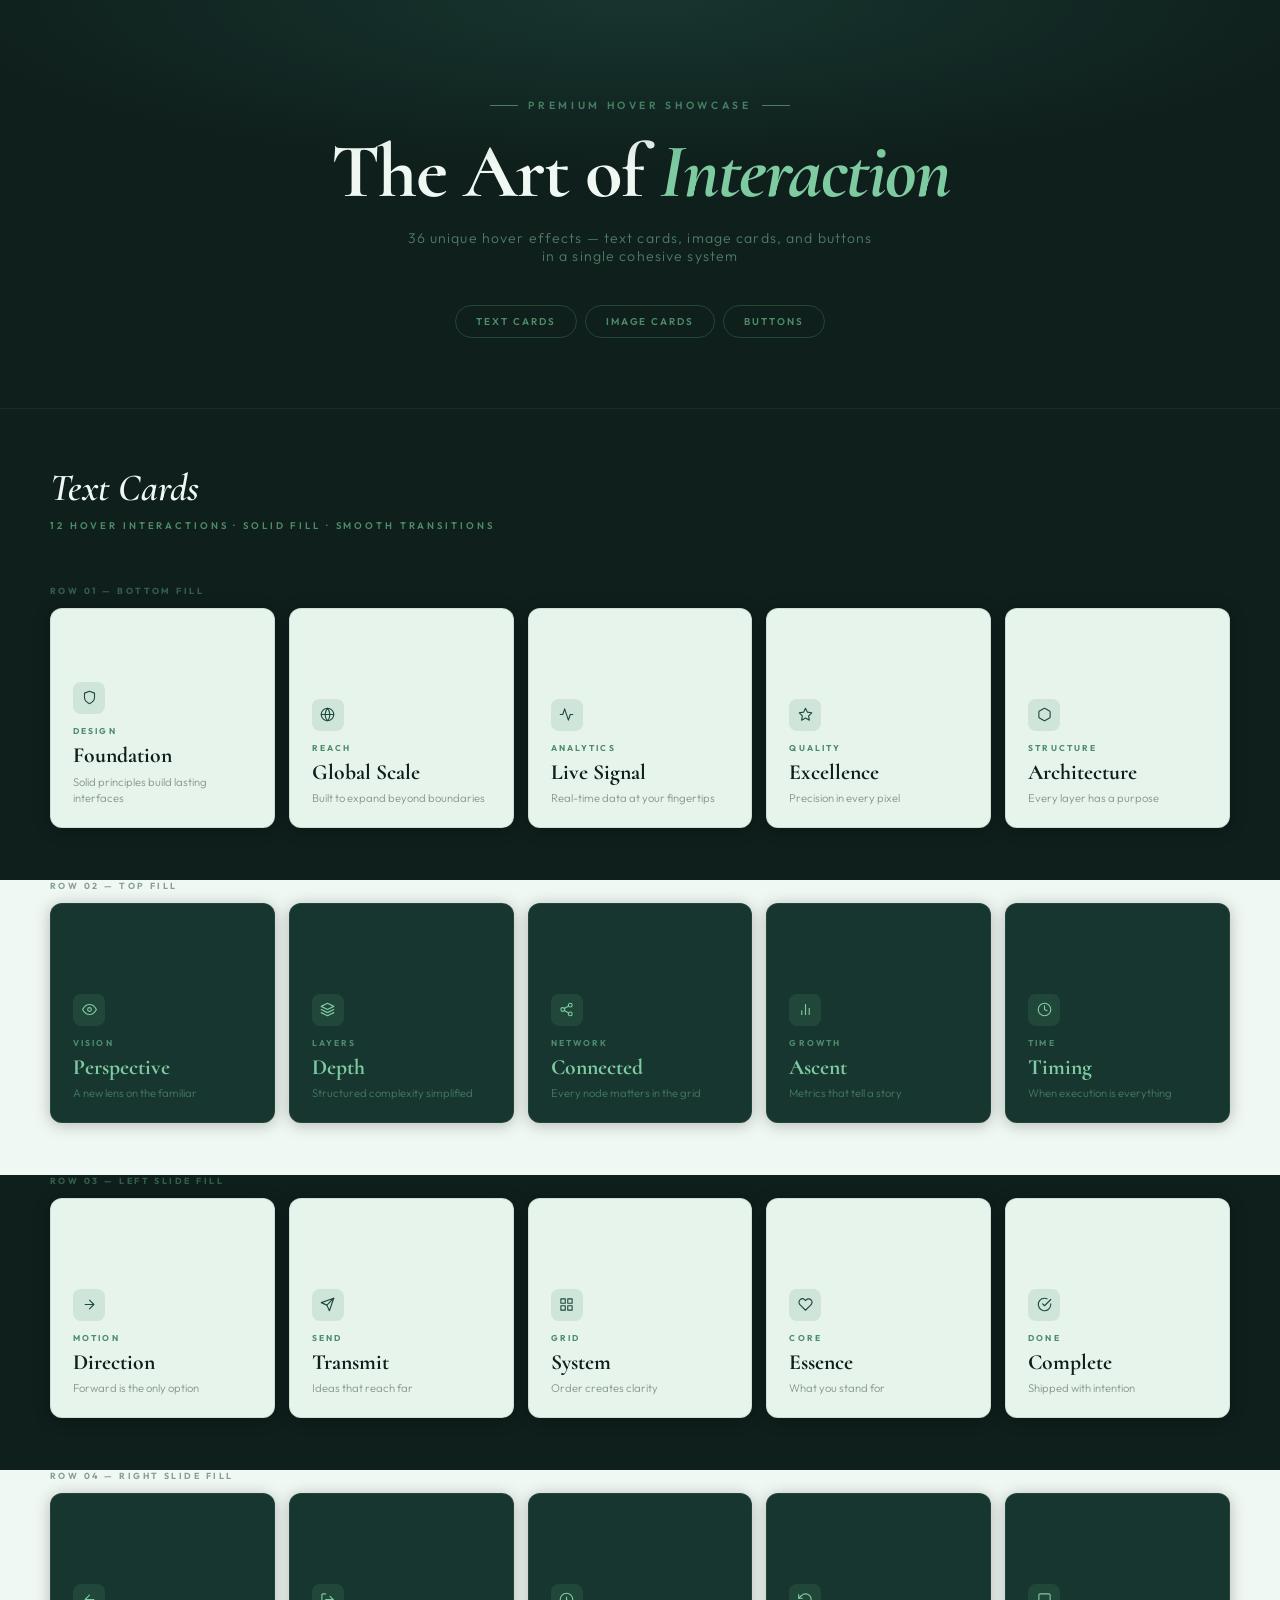
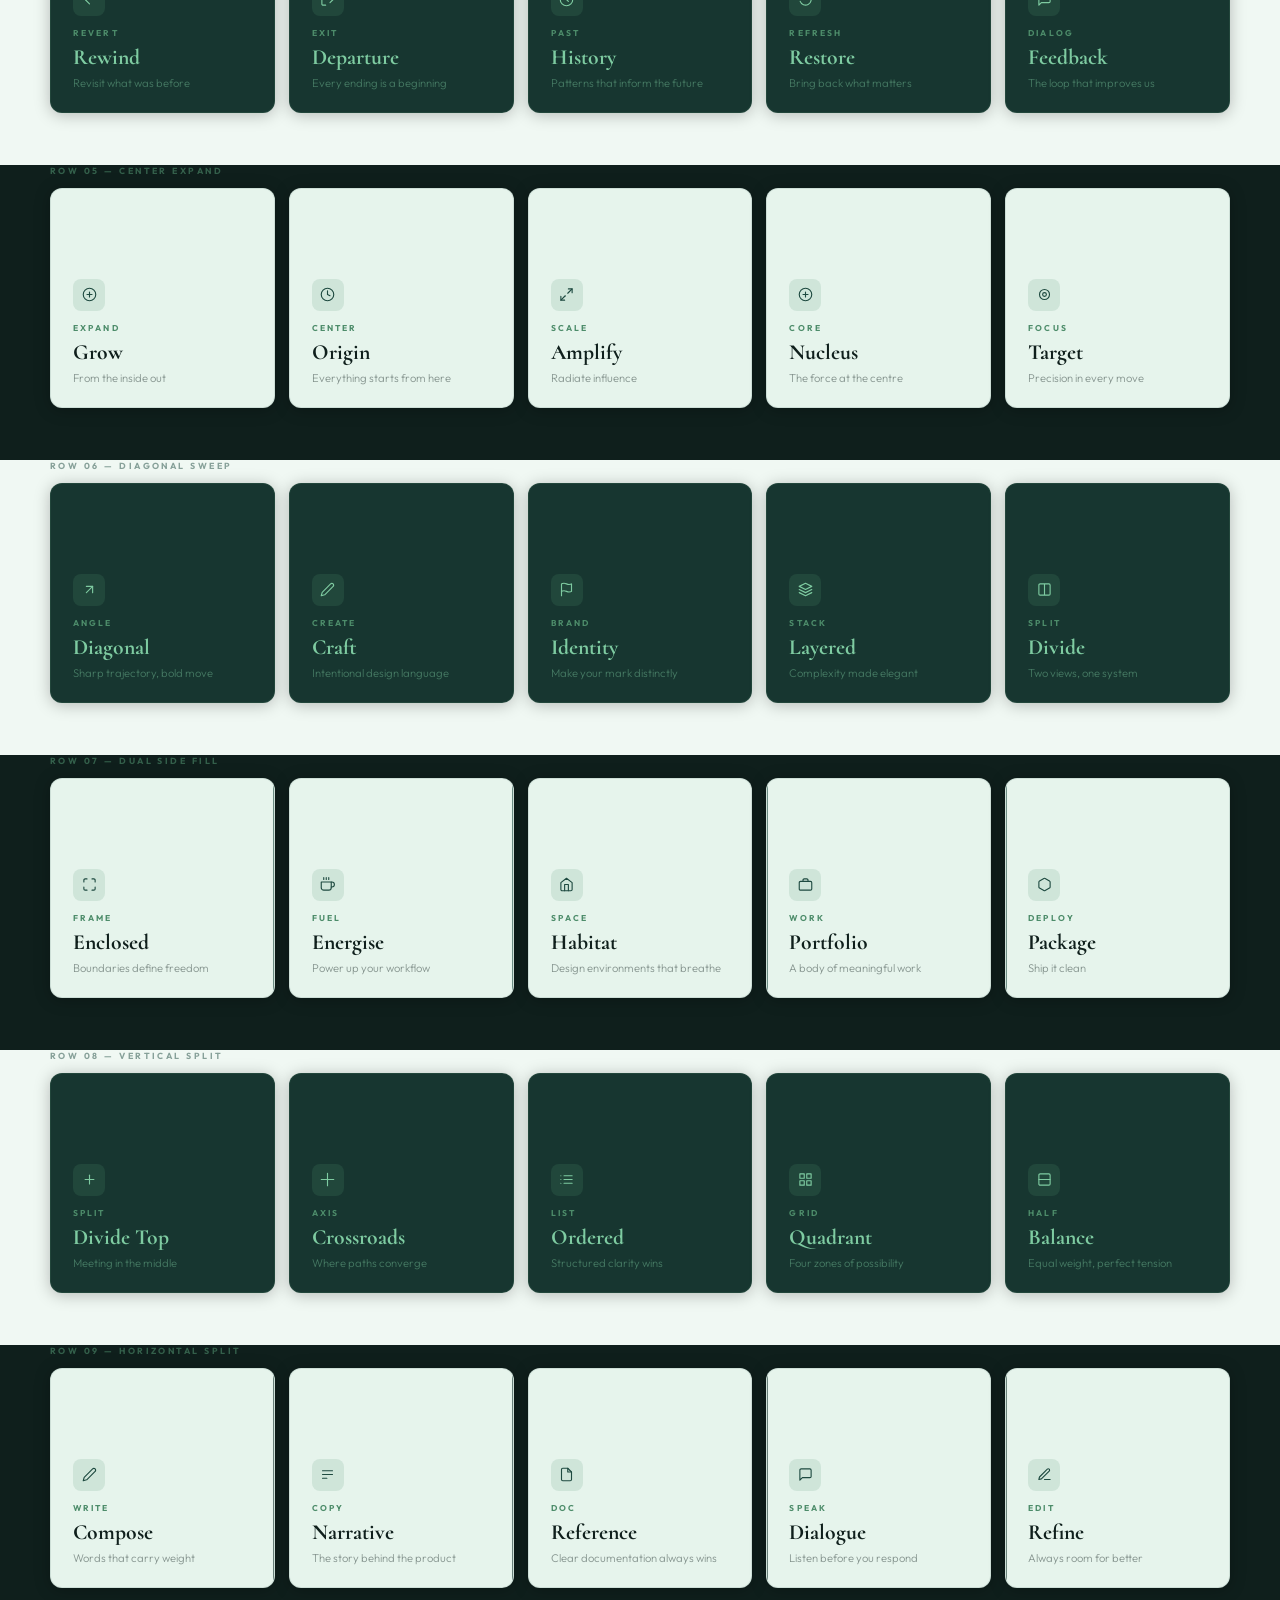
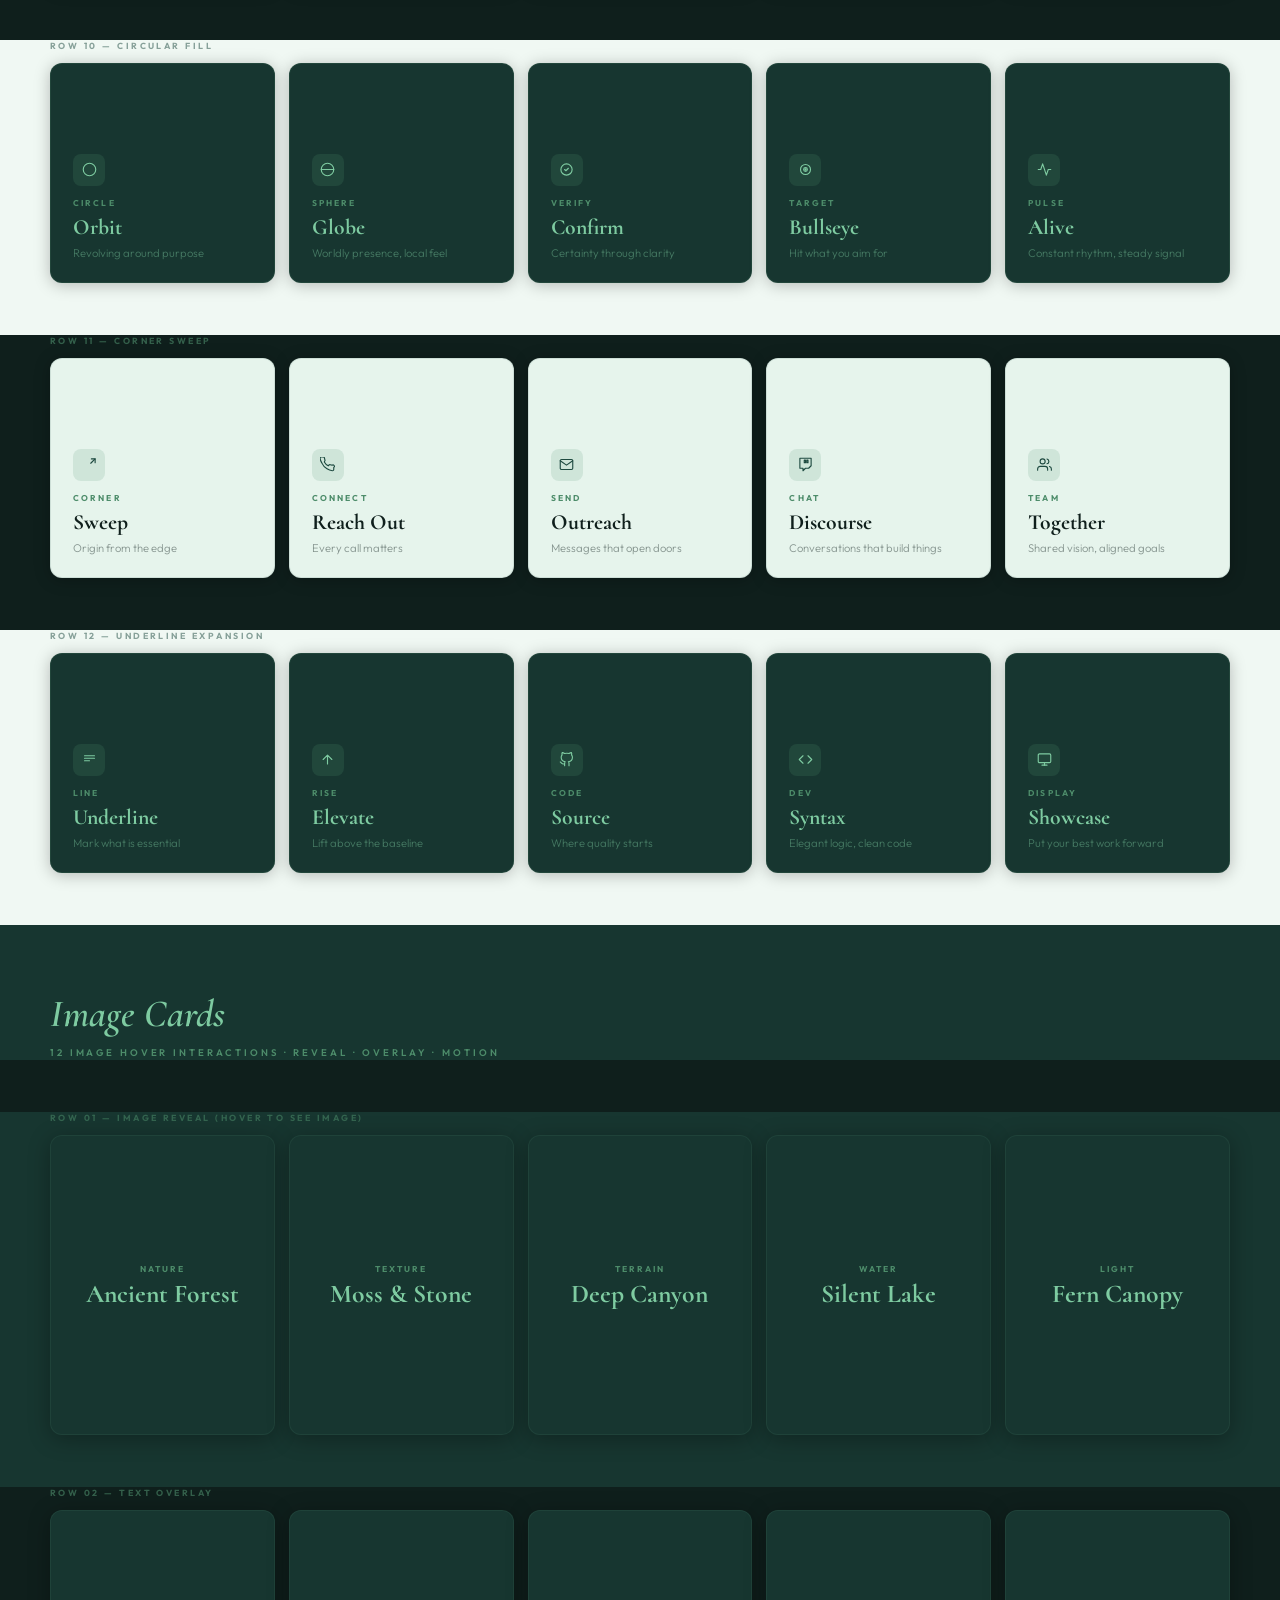
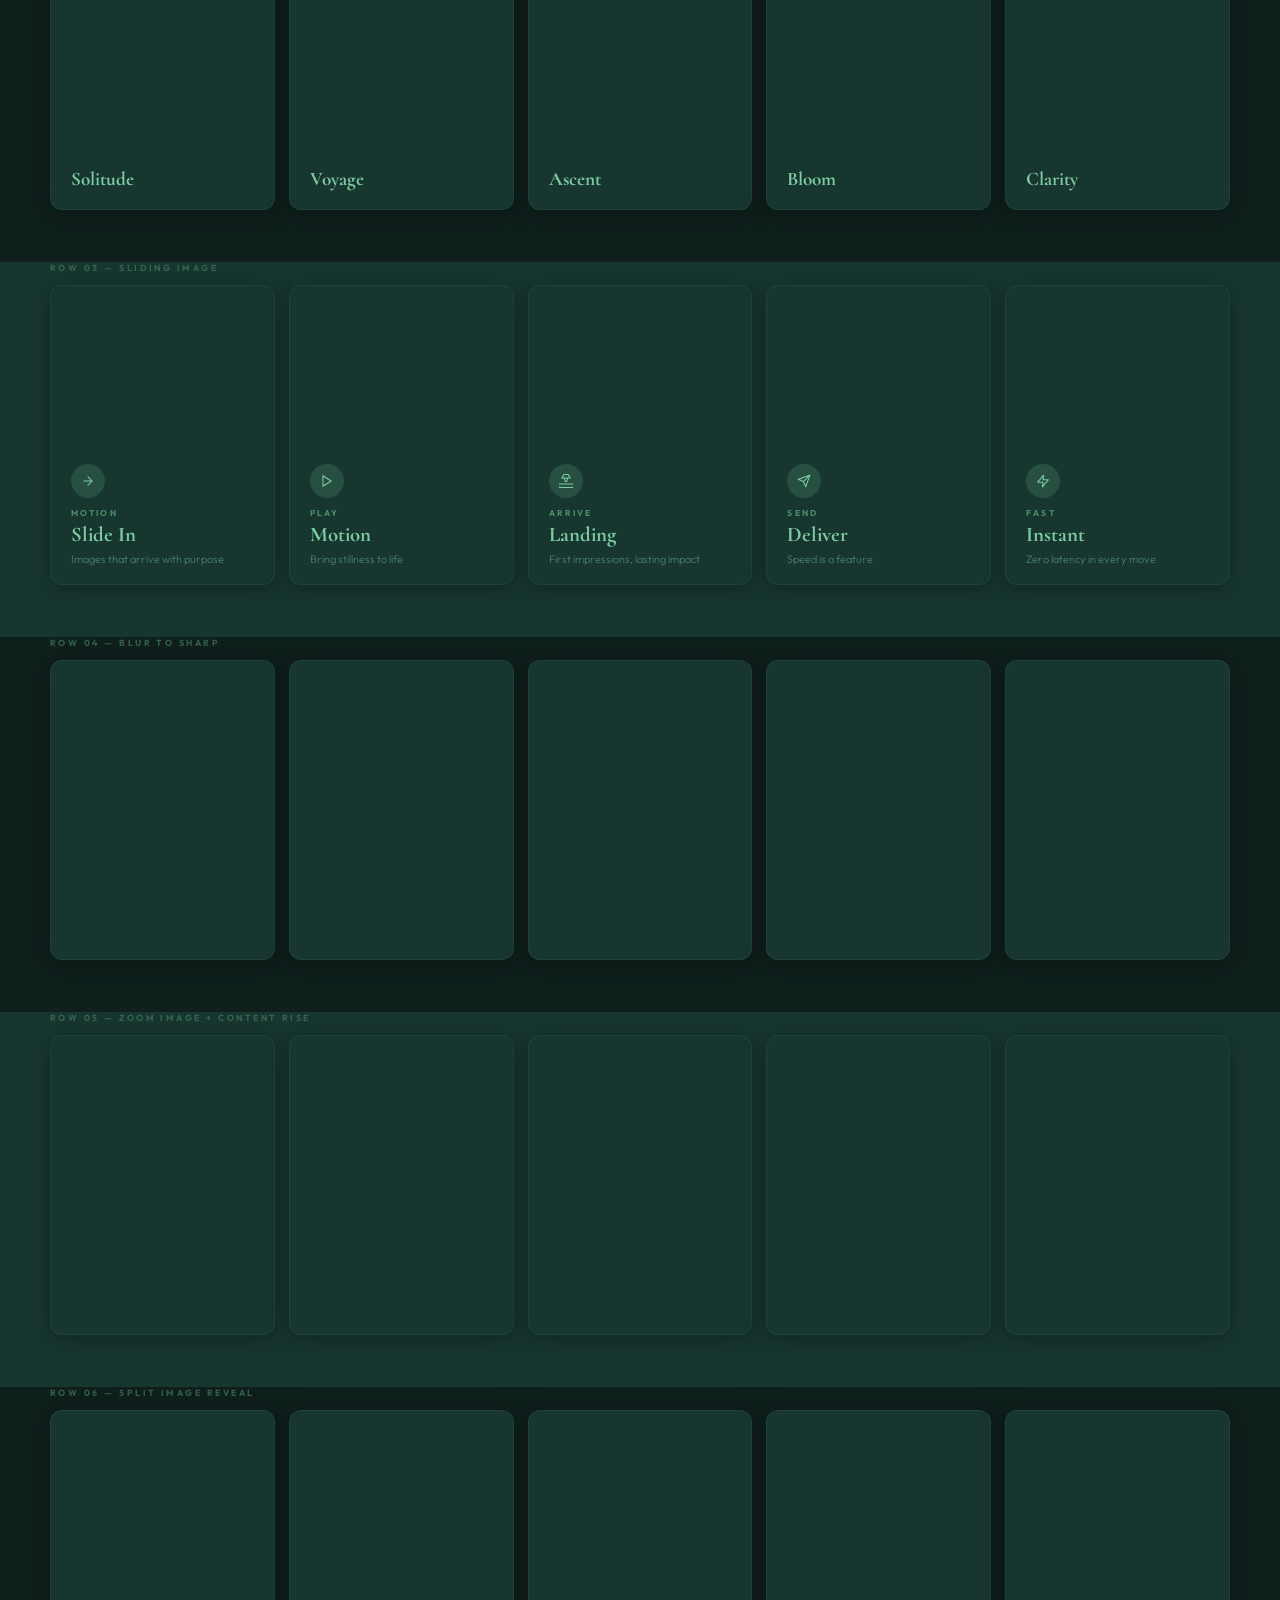
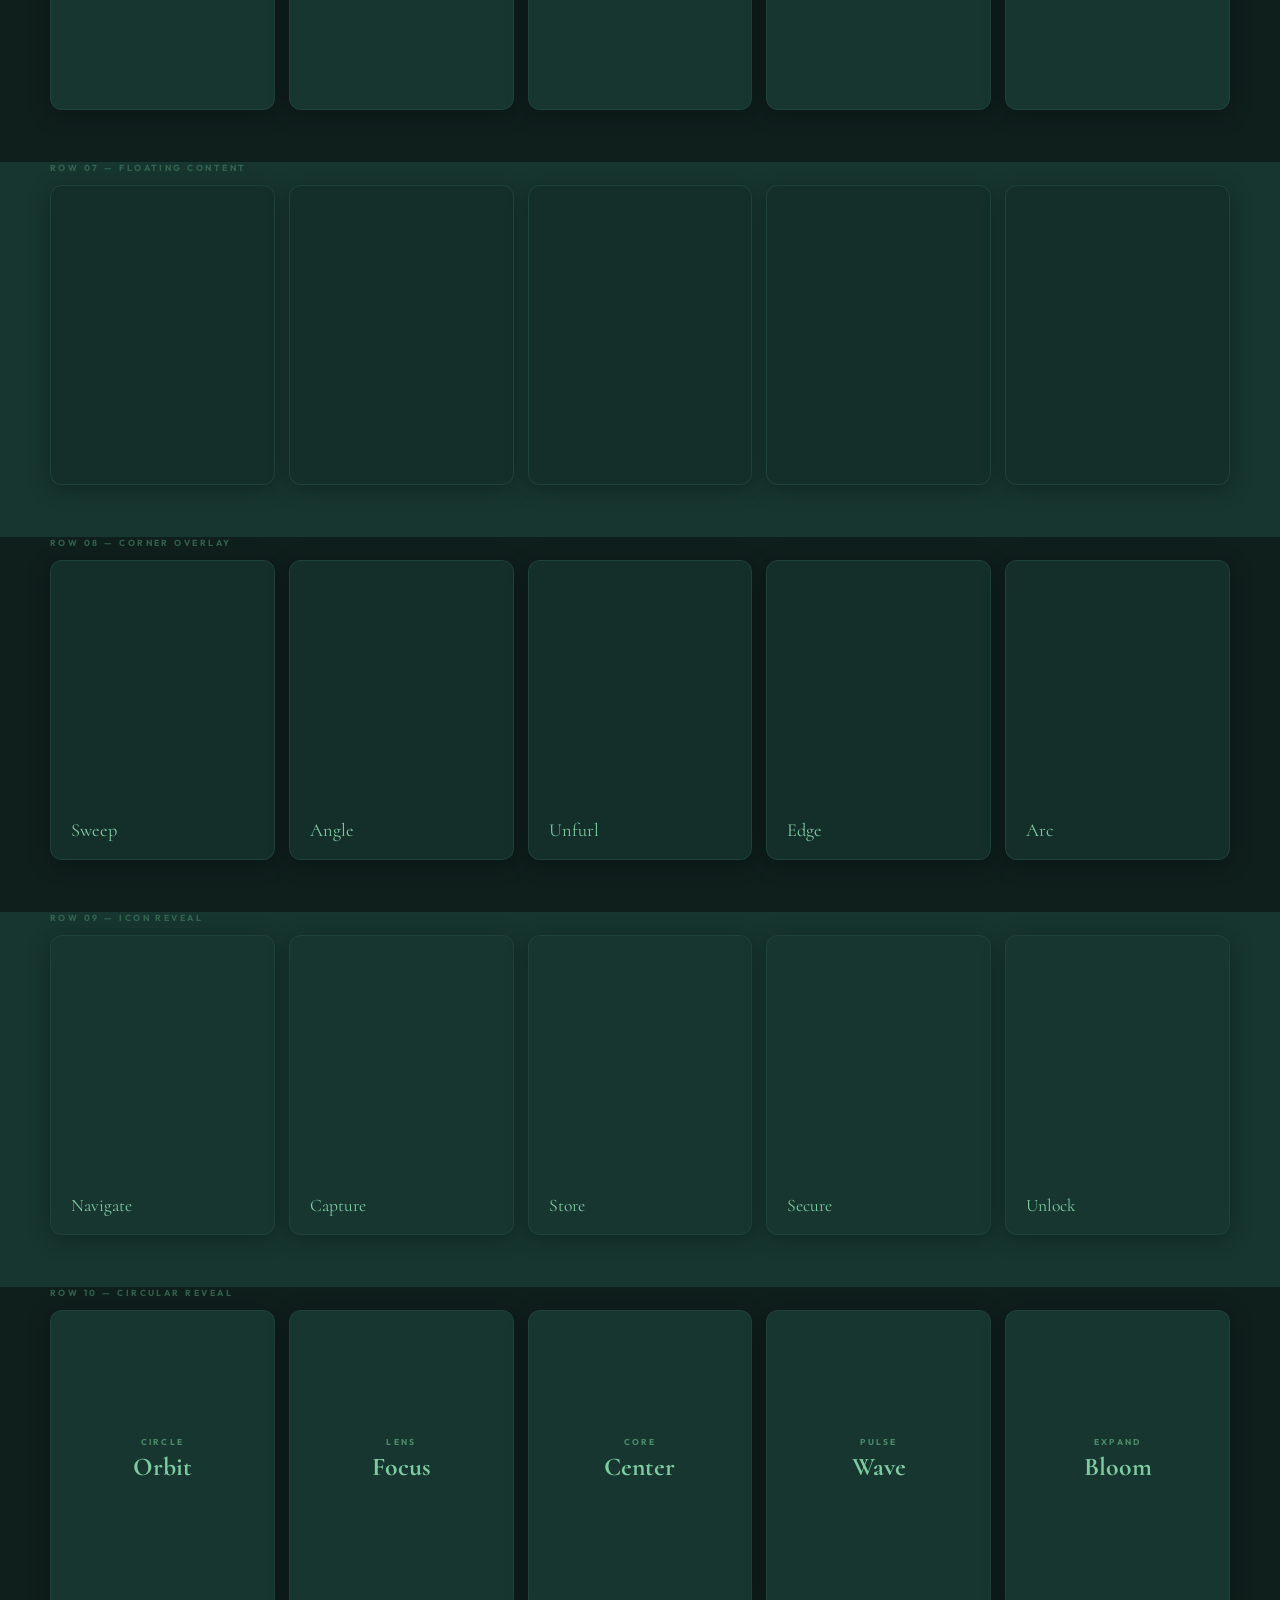
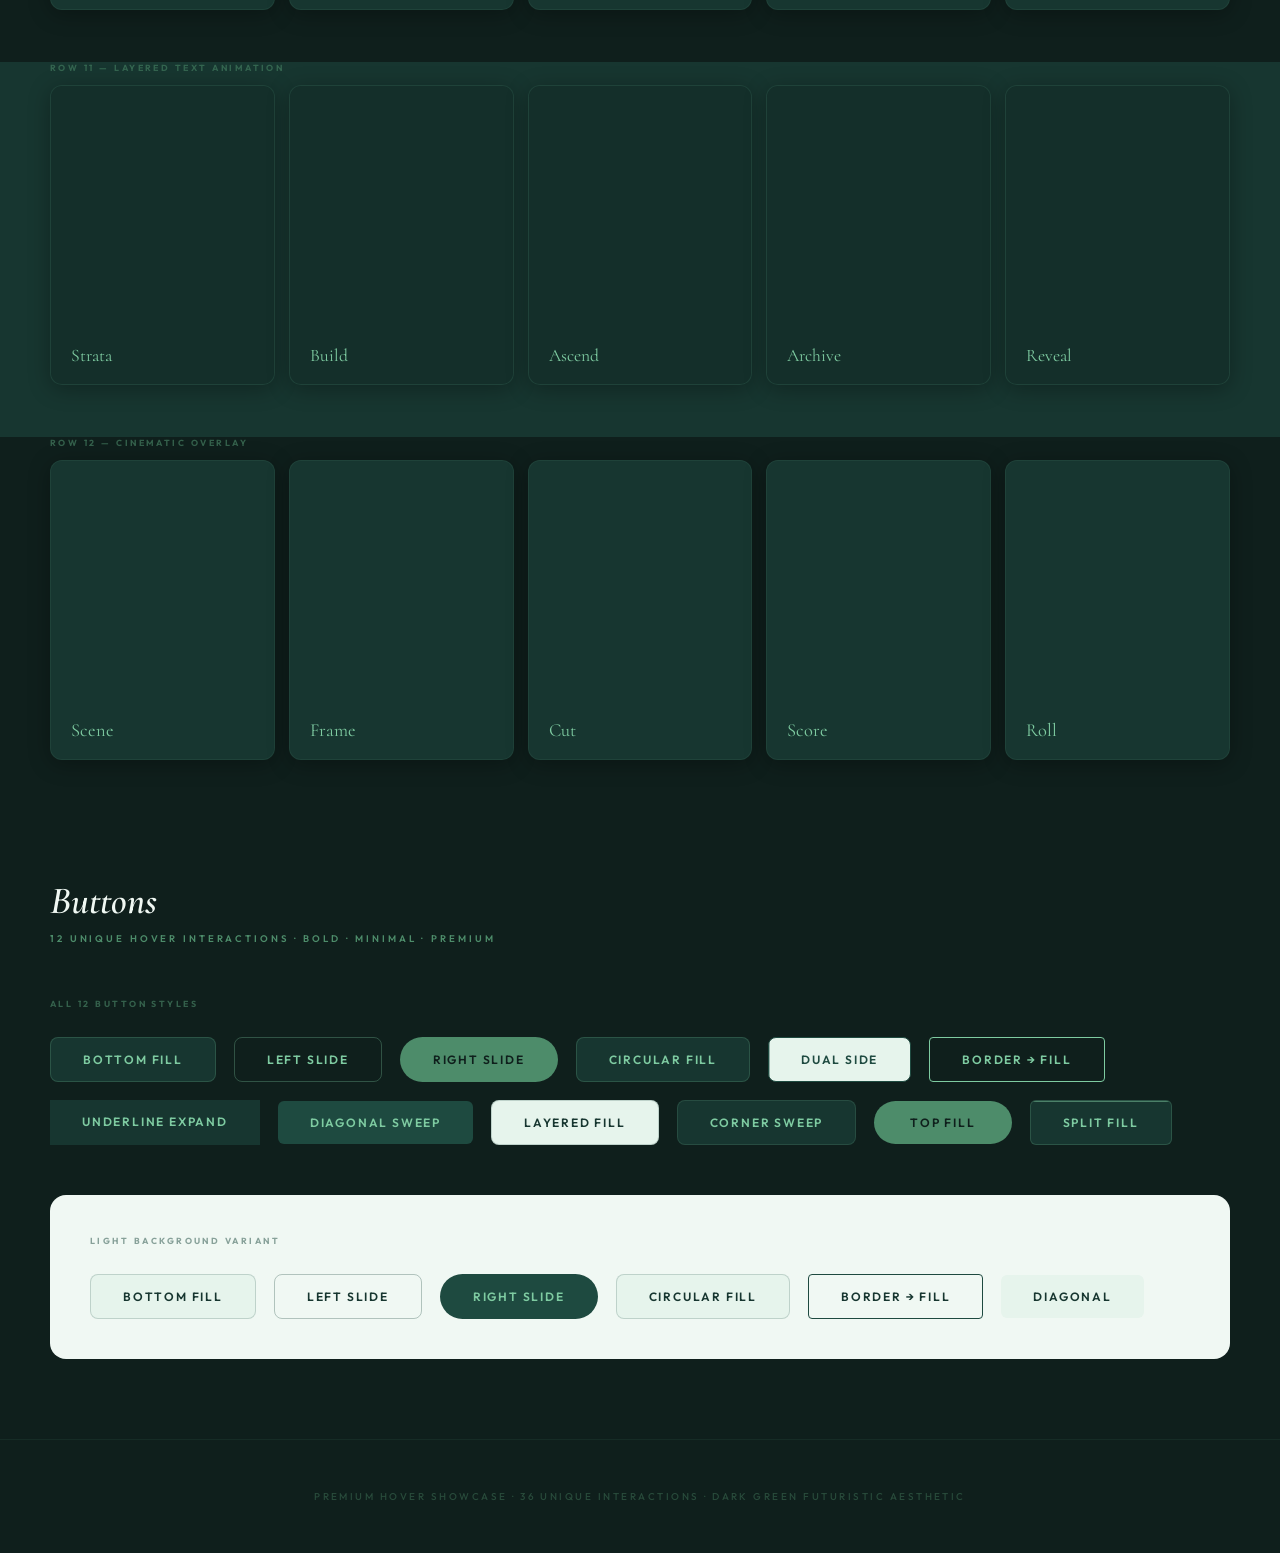
==== hvereffct.html @ 58dda0cb "today work done" ====
<!DOCTYPE html>
<html lang="en">
<head>
<meta charset="UTF-8">
<meta name="viewport" content="width=device-width, initial-scale=1.0">
<title>Premium Hover Showcase</title>
<link href="https://fonts.googleapis.com/css2?family=Cormorant:ital,wght@0,600;0,700;1,600&family=Outfit:wght@300;400;500;600;700&display=swap" rel="stylesheet">
<style>
/* ═══════════ TOKENS ═══════════ */
:root{
  --d1:#0f1f1c; --d2:#173630; --d3:#1e4a40;
  --a1:#4d8c6a; --a2:#7ecba1;
  --light:#e6f4ec; --lighter:#f0f8f3;
  --fd:'Cormorant',serif; --fb:'Outfit',sans-serif;
  --tr:0.5s cubic-bezier(.4,0,.2,1);
  --tr-fast:0.35s cubic-bezier(.4,0,.2,1);
  --r:12px;
}
*,*::before,*::after{box-sizing:border-box;margin:0;padding:0}
html{scroll-behavior:smooth}
body{background:var(--d1);font-family:var(--fb);color:var(--a2);overflow-x:hidden;min-width:1100px}

/* ── Scrollbar ── */
::-webkit-scrollbar{width:5px}
::-webkit-scrollbar-track{background:var(--d1)}
::-webkit-scrollbar-thumb{background:var(--d3);border-radius:3px}

/* ══════════════════════════════════════════════════════
   HERO
══════════════════════════════════════════════════════ */
.hero{
  text-align:center;padding:90px 40px 70px;
  border-bottom:1px solid rgba(77,140,106,.15);
  position:relative;overflow:hidden;
}
.hero::before{
  content:'';position:absolute;inset:0;
  background:radial-gradient(ellipse 80% 60% at 50% 0%, rgba(30,74,64,.5) 0%, transparent 70%);
  pointer-events:none;
}
.hero-eyebrow{
  font-size:.65rem;letter-spacing:.35em;text-transform:uppercase;
  color:var(--a1);font-weight:600;margin-bottom:22px;
  display:inline-flex;align-items:center;gap:10px;
}
.hero-eyebrow::before,.hero-eyebrow::after{
  content:'';display:block;width:28px;height:1px;background:var(--a1);
}
.hero h1{
  font-family:var(--fd);font-size:clamp(3rem,6vw,5.5rem);
  font-weight:700;color:var(--lighter);line-height:1;
  letter-spacing:-.02em;margin-bottom:18px;
}
.hero h1 em{font-style:italic;color:var(--a2)}
.hero p{
  font-size:.88rem;color:rgba(126,203,161,.55);letter-spacing:.08em;
  font-weight:300;max-width:480px;margin:0 auto;
}
.hero-nav{
  display:flex;gap:8px;justify-content:center;margin-top:40px;flex-wrap:wrap;
}
.hero-nav a{
  font-size:.62rem;letter-spacing:.2em;text-transform:uppercase;
  padding:9px 20px;border:1px solid rgba(77,140,106,.35);
  border-radius:40px;color:var(--a1);text-decoration:none;
  transition:all .3s;font-weight:600;
}
.hero-nav a:hover{background:var(--a1);color:var(--d1);border-color:var(--a1)}

/* ══════════════════════════════════════════════════════
   LAYOUT WRAPPERS
══════════════════════════════════════════════════════ */
.chapter{padding:70px 50px 0}
.chapter-hd{margin-bottom:52px}
.chapter-hd h2{
  font-family:var(--fd);font-size:2.4rem;font-weight:600;
  font-style:italic;color:var(--lighter);line-height:1;margin-bottom:6px;
}
.chapter-hd span{
  font-size:.6rem;letter-spacing:.3em;text-transform:uppercase;
  color:var(--a1);font-weight:600;
}
.section{padding:0 50px 56px}
.row-lbl{
  font-size:.55rem;letter-spacing:.28em;text-transform:uppercase;
  color:rgba(77,140,106,.6);margin-bottom:12px;font-weight:700;
}
.row{display:grid;grid-template-columns:repeat(5,1fr);gap:14px}

/* ── Section bg alternation ── */
.sec-dark{background:var(--d1)}
.sec-light{background:var(--lighter)}
.sec-light .chapter-hd h2{color:var(--d1)}
.sec-light .chapter-hd span{color:var(--a1)}
.sec-light .row-lbl{color:rgba(30,74,64,.5)}

/* ══════════════════════════════════════════════════════
   TEXT CARD BASE
══════════════════════════════════════════════════════ */
.tc{
  position:relative;height:220px;border-radius:var(--r);
  overflow:hidden;cursor:pointer;
  border:1px solid rgba(126,203,161,.1);
  box-shadow:0 2px 16px rgba(0,0,0,.25);
  transition:box-shadow var(--tr);
}
.tc:hover{box-shadow:0 6px 32px rgba(0,0,0,.4)}
.tc-fill{position:absolute;inset:0;z-index:2;pointer-events:none}
.tc-body{
  position:absolute;inset:0;z-index:4;
  display:flex;flex-direction:column;justify-content:flex-end;
  padding:24px 22px 20px;
}
.tc-ico{
  width:32px;height:32px;border-radius:8px;
  display:flex;align-items:center;justify-content:center;
  margin-bottom:12px;transition:background var(--tr),transform var(--tr);
}
.tc-ico svg{width:15px;height:15px;stroke-width:1.8;stroke-linecap:round;stroke-linejoin:round;fill:none}
.tc-tag{
  font-size:.53rem;letter-spacing:.25em;text-transform:uppercase;
  font-weight:700;margin-bottom:7px;
  transition:color var(--tr);
}
.tc-title{
  font-family:var(--fd);font-size:1.35rem;font-weight:700;
  line-height:1.15;transition:color var(--tr);
}
.tc-desc{
  font-size:.7rem;margin-top:6px;font-weight:300;
  line-height:1.5;transition:color var(--tr),opacity var(--tr);
}

/* Dark card defaults */
.tc.dk{background:var(--d2)}
.tc.dk .tc-tag{color:var(--a1)}
.tc.dk .tc-title{color:var(--a2)}
.tc.dk .tc-desc{color:rgba(126,203,161,.45)}
.tc.dk .tc-ico{background:rgba(77,140,106,.2)}
.tc.dk .tc-ico svg{stroke:var(--a2)}

/* Light card defaults */
.tc.lt{background:var(--light);border-color:rgba(30,74,64,.12)}
.tc.lt .tc-tag{color:var(--a1)}
.tc.lt .tc-title{color:var(--d1)}
.tc.lt .tc-desc{color:rgba(15,31,28,.45)}
.tc.lt .tc-ico{background:rgba(77,140,106,.15)}
.tc.lt .tc-ico svg{stroke:var(--d3)}

/* ──────── TEXT ROW 1 — Bottom-to-top fill ──────── */
.tr1 .tc-fill{background:var(--d3);clip-path:inset(100% 0 0 0);transition:clip-path var(--tr)}
.tr1 .tc:hover .tc-fill{clip-path:inset(0 0 0 0)}
.tr1 .tc.lt:hover .tc-tag,.tr1 .tc.lt:hover .tc-ico svg{color:var(--a2);stroke:var(--a2)}
.tr1 .tc.lt:hover .tc-title{color:var(--a2)}
.tr1 .tc.lt:hover .tc-desc{color:rgba(126,203,161,.6)}
.tr1 .tc.lt:hover .tc-ico{background:rgba(126,203,161,.15)}
.tr1 .tc.dk:hover .tc-title{color:var(--lighter)}
.tr1 .tc.dk:hover .tc-ico{background:rgba(126,203,161,.2)}

/* ──────── TEXT ROW 2 — Top-to-bottom fill ──────── */
.tr2 .tc-fill{background:var(--a2);clip-path:inset(0 0 100% 0);transition:clip-path var(--tr)}
.tr2 .tc:hover .tc-fill{clip-path:inset(0 0 0% 0)}
.tr2 .tc.dk:hover .tc-tag,.tr2 .tc.lt:hover .tc-tag{color:var(--d2)}
.tr2 .tc.dk:hover .tc-title,.tr2 .tc.lt:hover .tc-title{color:var(--d1)}
.tr2 .tc.dk:hover .tc-desc,.tr2 .tc.lt:hover .tc-desc{color:rgba(15,31,28,.55)}
.tr2 .tc:hover .tc-ico{background:rgba(15,31,28,.15)}
.tr2 .tc:hover .tc-ico svg{stroke:var(--d1)}

/* ──────── TEXT ROW 3 — Left-to-right fill ──────── */
.tr3 .tc-fill{background:var(--d3);clip-path:inset(0 100% 0 0);transition:clip-path var(--tr)}
.tr3 .tc:hover .tc-fill{clip-path:inset(0 0% 0 0)}
.tr3 .tc.lt:hover .tc-title,.tr3 .tc.lt:hover .tc-tag{color:var(--a2)}
.tr3 .tc.lt:hover .tc-desc{color:rgba(126,203,161,.55)}
.tr3 .tc.lt:hover .tc-ico svg{stroke:var(--a2)}
.tr3 .tc.lt:hover .tc-ico{background:rgba(126,203,161,.15)}
.tr3 .tc.dk:hover .tc-title{color:var(--lighter)}

/* ──────── TEXT ROW 4 — Right-to-left fill ──────── */
.tr4 .tc-fill{background:var(--a1);clip-path:inset(0 0 0 100%);transition:clip-path var(--tr)}
.tr4 .tc:hover .tc-fill{clip-path:inset(0 0 0 0%)}
.tr4 .tc:hover .tc-tag{color:var(--d1)}
.tr4 .tc:hover .tc-title{color:var(--d1)}
.tr4 .tc:hover .tc-desc{color:rgba(15,31,28,.6)}
.tr4 .tc:hover .tc-ico{background:rgba(15,31,28,.2)}
.tr4 .tc:hover .tc-ico svg{stroke:var(--d1)}

/* ──────── TEXT ROW 5 — Center expand ──────── */
.tr5 .tc-fill{
  background:var(--d2);border-radius:50%;
  width:0;height:0;top:50%;left:50%;
  transform:translate(-50%,-50%);
  transition:width .55s cubic-bezier(.4,0,.2,1),height .55s cubic-bezier(.4,0,.2,1);
}
.tr5 .tc:hover .tc-fill{width:220%;height:220%}
.tr5 .tc.lt:hover .tc-title{color:var(--a2)}
.tr5 .tc.lt:hover .tc-desc{color:rgba(126,203,161,.5)}
.tr5 .tc.lt:hover .tc-tag{color:var(--a1)}
.tr5 .tc.lt:hover .tc-ico svg{stroke:var(--a2)}
.tr5 .tc.lt:hover .tc-ico{background:rgba(126,203,161,.15)}
.tr5 .tc.dk:hover .tc-title{color:var(--lighter)}

/* ──────── TEXT ROW 6 — Diagonal sweep ──────── */
.tr6 .tc-fill{
  background:var(--a1);
  clip-path:polygon(0 100%,0 100%,0 100%);
  transition:clip-path .6s cubic-bezier(.4,0,.2,1);
}
.tr6 .tc:hover .tc-fill{clip-path:polygon(-5% 105%,105% -5%,105% 105%)}
.tr6 .tc:hover .tc-tag{color:var(--d1)}
.tr6 .tc:hover .tc-title{color:var(--d1)}
.tr6 .tc:hover .tc-desc{color:rgba(15,31,28,.6)}
.tr6 .tc:hover .tc-ico{background:rgba(15,31,28,.2)}
.tr6 .tc:hover .tc-ico svg{stroke:var(--d1)}

/* ──────── TEXT ROW 7 — Dual-side fill ──────── */
.tr7 .fill-l,.tr7 .fill-r{
  position:absolute;top:0;bottom:0;width:50%;z-index:2;
  background:var(--d3);pointer-events:none;
  transition:transform var(--tr);
}
.tr7 .fill-l{left:0;transform:translateX(-100%)}
.tr7 .fill-r{right:0;transform:translateX(100%)}
.tr7 .tc:hover .fill-l{transform:translateX(0)}
.tr7 .tc:hover .fill-r{transform:translateX(0)}
.tr7 .tc.lt:hover .tc-title{color:var(--a2)}
.tr7 .tc.lt:hover .tc-desc{color:rgba(126,203,161,.5)}
.tr7 .tc.lt:hover .tc-tag{color:var(--a1)}
.tr7 .tc.lt:hover .tc-ico svg{stroke:var(--a2)}
.tr7 .tc.lt:hover .tc-ico{background:rgba(126,203,161,.15)}
.tr7 .tc.dk:hover .tc-title{color:var(--lighter)}

/* ──────── TEXT ROW 8 — Vertical split ──────── */
.tr8 .fill-t,.tr8 .fill-b{
  position:absolute;left:0;right:0;height:50%;z-index:2;
  background:var(--a2);pointer-events:none;
  transition:transform var(--tr);
}
.tr8 .fill-t{top:0;transform:translateY(-100%)}
.tr8 .fill-b{bottom:0;transform:translateY(100%)}
.tr8 .tc:hover .fill-t{transform:translateY(0)}
.tr8 .tc:hover .fill-b{transform:translateY(0)}
.tr8 .tc:hover .tc-tag,.tr8 .tc:hover .tc-title,.tr8 .tc:hover .tc-desc{color:var(--d1)}
.tr8 .tc:hover .tc-ico{background:rgba(15,31,28,.15)}
.tr8 .tc:hover .tc-ico svg{stroke:var(--d1)}

/* ──────── TEXT ROW 9 — Horizontal split ──────── */
.tr9 .fill-hl,.tr9 .fill-hr{
  position:absolute;top:0;bottom:0;width:50%;z-index:2;
  background:var(--d2);pointer-events:none;
  transition:transform var(--tr);
}
.tr9 .fill-hl{left:0;transform:translateX(-100%)}
.tr9 .fill-hr{right:0;transform:translateX(100%)}
.tr9 .tc:hover .fill-hl{transform:translateX(0)}
.tr9 .tc:hover .fill-hr{transform:translateX(0)}
.tr9 .tc.lt:hover .tc-title{color:var(--a2)}
.tr9 .tc.lt:hover .tc-desc{color:rgba(126,203,161,.5)}
.tr9 .tc.lt:hover .tc-tag{color:var(--a1)}
.tr9 .tc.lt:hover .tc-ico svg{stroke:var(--a2)}
.tr9 .tc.lt:hover .tc-ico{background:rgba(126,203,161,.15)}
.tr9 .tc.dk:hover .tc-title{color:var(--lighter)}

/* ──────── TEXT ROW 10 — Circular fill ──────── */
.tr10 .tc-fill{
  background:radial-gradient(circle,var(--d3) 0%,var(--d2) 100%);
  border-radius:50%;width:0;height:0;
  top:50%;left:50%;transform:translate(-50%,-50%);
  transition:width .6s cubic-bezier(.4,0,.2,1),height .6s cubic-bezier(.4,0,.2,1);
}
.tr10 .tc:hover .tc-fill{width:230%;height:230%}
.tr10 .tc.lt:hover .tc-title{color:var(--a2)}
.tr10 .tc.lt:hover .tc-tag{color:var(--a1)}
.tr10 .tc.lt:hover .tc-desc{color:rgba(126,203,161,.5)}
.tr10 .tc.lt:hover .tc-ico svg{stroke:var(--a2)}
.tr10 .tc.lt:hover .tc-ico{background:rgba(126,203,161,.15)}
.tr10 .tc.dk:hover .tc-title{color:var(--lighter)}

/* ──────── TEXT ROW 11 — Corner sweep ──────── */
.tr11 .tc-fill{
  background:var(--a1);
  clip-path:polygon(100% 0,100% 0,100% 0);
  transition:clip-path .62s cubic-bezier(.4,0,.2,1);
}
.tr11 .tc:hover .tc-fill{clip-path:polygon(100% 0,-5% 0,-5% 110%,105% 110%)}
.tr11 .tc:hover .tc-tag{color:var(--d1)}
.tr11 .tc:hover .tc-title{color:var(--d1)}
.tr11 .tc:hover .tc-desc{color:rgba(15,31,28,.6)}
.tr11 .tc:hover .tc-ico{background:rgba(15,31,28,.2)}
.tr11 .tc:hover .tc-ico svg{stroke:var(--d1)}

/* ──────── TEXT ROW 12 — Underline expansion ──────── */
.tr12 .tc::after{
  content:'';position:absolute;bottom:0;left:0;right:0;
  height:3px;background:var(--a2);
  transform:scaleX(0);transform-origin:left;
  transition:transform var(--tr);z-index:5;
}
.tr12 .tc-fill{background:var(--d3);clip-path:inset(100% 0 0 0);transition:clip-path var(--tr)}
.tr12 .tc:hover::after{transform:scaleX(1)}
.tr12 .tc:hover .tc-fill{clip-path:inset(20% 0 0 0)}
.tr12 .tc.lt:hover .tc-title{color:var(--a2)}
.tr12 .tc.lt:hover .tc-tag{color:var(--a1)}
.tr12 .tc.lt:hover .tc-desc{color:rgba(126,203,161,.55)}
.tr12 .tc.lt:hover .tc-ico svg{stroke:var(--a2)}
.tr12 .tc.lt:hover .tc-ico{background:rgba(126,203,161,.15)}
.tr12 .tc.dk:hover .tc-title{color:var(--lighter)}
.tr12 .tc.dk:hover .tc-ico{background:rgba(126,203,161,.2)}

/* ══════════════════════════════════════════════════════
   IMAGE CARD BASE
══════════════════════════════════════════════════════ */
.ic{
  position:relative;height:300px;border-radius:var(--r);
  overflow:hidden;cursor:pointer;background:var(--d2);
  border:1px solid rgba(126,203,161,.08);
  box-shadow:0 4px 22px rgba(0,0,0,.3);
  transition:box-shadow var(--tr);
}
.ic:hover{box-shadow:0 8px 40px rgba(0,0,0,.5)}
.ic-img{
  position:absolute;inset:0;
  background-size:cover;background-position:center;
  transition:transform .55s cubic-bezier(.4,0,.2,1),filter .5s ease,opacity .5s ease;
}
.ic:hover .ic-img{transform:scale(1.06)}
.ic-fill{position:absolute;inset:0;z-index:2;pointer-events:none}
.ic-body{
  position:absolute;inset:0;z-index:4;
  display:flex;flex-direction:column;justify-content:flex-end;
  padding:22px 20px 18px;
}
.ic-tag{font-size:.53rem;letter-spacing:.25em;text-transform:uppercase;font-weight:700;color:var(--a1);margin-bottom:5px;transition:color var(--tr)}
.ic-title{font-family:var(--fd);font-size:1.3rem;font-weight:700;color:var(--a2);line-height:1.2;transition:color var(--tr)}
.ic-sub{font-size:.68rem;color:rgba(126,203,161,.5);margin-top:4px;font-weight:300;transition:color var(--tr)}
.ic-ico{
  width:34px;height:34px;border-radius:50%;
  background:rgba(77,140,106,.3);
  display:flex;align-items:center;justify-content:center;
  margin-bottom:10px;transition:background var(--tr),transform var(--tr);
}
.ic-ico svg{width:14px;height:14px;stroke:var(--a2);fill:none;stroke-width:1.8;stroke-linecap:round;stroke-linejoin:round;transition:stroke var(--tr)}

/* images */
.ia{background-image:url('https://images.unsplash.com/photo-1448375240586-882707db888b?w=700&q=80')}
.ib{background-image:url('https://images.unsplash.com/photo-1504701954957-2010ec3bcec1?w=700&q=80')}
.ic2{background-image:url('https://images.unsplash.com/photo-1469854523086-cc02fe5d8800?w=700&q=80')}
.id{background-image:url('https://images.unsplash.com/photo-1441974231531-c6227db76b6e?w=700&q=80')}
.ie{background-image:url('https://images.unsplash.com/photo-1518495973542-4542c06a5843?w=700&q=80')}
.if{background-image:url('https://images.unsplash.com/photo-1500534314209-a25ddb2bd429?w=700&q=80')}
.ig{background-image:url('https://images.unsplash.com/photo-1421789665209-c9b2a435e3dc?w=700&q=80')}
.ih{background-image:url('https://images.unsplash.com/photo-1470770841072-f978cf4d019e?w=700&q=80')}
.ii{background-image:url('https://images.unsplash.com/photo-1465146344425-f00d5f5c8f07?w=700&q=80')}
.ij{background-image:url('https://images.unsplash.com/photo-1426604966848-d7adac402bff?w=700&q=80')}

/* ──────── IMAGE ROW 1 — Image Reveal (text→image from bottom) ──────── */
.ir1 .ic-img{opacity:0;transform:translateY(15px) scale(1.08);transition:opacity .55s ease,transform .55s cubic-bezier(.4,0,.2,1)}
.ir1 .ic-fill{background:var(--d3);clip-path:inset(100% 0 0 0);transition:clip-path var(--tr)}
.ir1 .ic:hover .ic-fill{clip-path:inset(0 0 0 0)}
.ir1 .ic:hover .ic-img{opacity:1;transform:scale(1.04)}
.ir1 .ic:hover .ic-title{color:var(--a2)}
/* static text visible always */
.ir1 .ic-body{justify-content:center;align-items:center;text-align:center}
.ir1 .ic-title{font-size:1.6rem;color:var(--a2)}
.ir1 .ic:hover .ic-tag{color:var(--a1)}

/* ──────── IMAGE ROW 2 — Text Overlay (image→text top-down) ──────── */
.ir2 .ic-img{opacity:.9}
.ir2 .ic-fill{background:linear-gradient(180deg,var(--d3) 0%,var(--d2) 100%);clip-path:inset(0 0 100% 0);transition:clip-path var(--tr)}
.ir2 .ic:hover .ic-fill{clip-path:inset(0 0 0% 0)}
.ir2 .ic-body{opacity:0;transform:translateY(8px);transition:opacity .4s ease .15s,transform .4s ease .15s}
.ir2 .ic:hover .ic-body{opacity:1;transform:translateY(0)}
.ir2 .always-title{
  position:absolute;bottom:18px;left:20px;z-index:3;
  font-family:var(--fd);font-size:1.2rem;color:var(--a2);
  transition:opacity .3s;font-weight:700;
}
.ir2 .ic:hover .always-title{opacity:0}

/* ──────── IMAGE ROW 3 — Sliding Image (image slides from left) ──────── */
.ir3 .ic-img{transform:translateX(-100%);opacity:.85;transition:transform .55s cubic-bezier(.4,0,.2,1),opacity .4s}
.ir3 .ic:hover .ic-img{transform:translateX(0) scale(1.04);opacity:1}
.ir3 .ic-fill{background:rgba(15,31,28,.7);clip-path:inset(0 0 0 100%);transition:clip-path var(--tr) .05s}
.ir3 .ic:hover .ic-fill{clip-path:inset(0 0 0 0%)}
.ir3 .ic-body{transition:transform .4s}
.ir3 .ic:hover .ic-body{transform:translateY(-6px)}

/* ──────── IMAGE ROW 4 — Blur to Sharp ──────── */
.ir4 .ic-img{filter:blur(10px);transform:scale(1.12);opacity:.7;transition:filter .5s,transform .55s,opacity .4s}
.ir4 .ic:hover .ic-img{filter:blur(0);transform:scale(1.04);opacity:1}
.ir4 .ic-fill{
  background:rgba(14,31,28,.6);border-radius:50%;
  width:0;height:0;top:50%;left:50%;transform:translate(-50%,-50%);
  transition:width .5s cubic-bezier(.4,0,.2,1),height .5s;
}
.ir4 .ic:hover .ic-fill{width:210%;height:210%}
.ir4 .ic-body{opacity:0;transition:opacity .4s .15s}
.ir4 .ic:hover .ic-body{opacity:1}

/* ──────── IMAGE ROW 5 — Zoom with center expand ──────── */
.ir5 .ic-img{opacity:1}
.ir5 .ic-fill{background:rgba(14,31,28,.65);clip-path:inset(100% 0 0 0);transition:clip-path var(--tr)}
.ir5 .ic:hover .ic-fill{clip-path:inset(0 0 0 0)}
.ir5 .ic-body{transform:translateY(20px);opacity:0;transition:transform .4s .1s,opacity .4s .1s}
.ir5 .ic:hover .ic-body{transform:translateY(0);opacity:1}

/* ──────── IMAGE ROW 6 — Split Image Reveal ──────── */
.ir6 .img-l,.ir6 .img-r{
  position:absolute;inset:0;background-size:cover;background-position:center;
  transition:transform .55s cubic-bezier(.4,0,.2,1);z-index:1;
}
.ir6 .img-l{clip-path:inset(0 50% 0 0)}
.ir6 .img-r{clip-path:inset(0 0 0 50%)}
.ir6 .ic:hover .img-l{transform:translateX(-105%)}
.ir6 .ic:hover .img-r{transform:translateX(105%)}
.ir6 .ic-fill{background:var(--d3);clip-path:inset(0 100% 0 0);transition:clip-path var(--tr) .1s;z-index:2}
.ir6 .ic:hover .ic-fill{clip-path:inset(0 0% 0 0)}
.ir6 .ic-body{opacity:0;transition:opacity .4s .3s}
.ir6 .ic:hover .ic-body{opacity:1}

/* ──────── IMAGE ROW 7 — Floating Content ──────── */
.ir7 .ic-img{opacity:1}
.ir7 .ic-overlay{position:absolute;inset:0;z-index:1;background:rgba(15,31,28,.3);transition:background .4s}
.ir7 .ic:hover .ic-overlay{background:rgba(15,31,28,.0)}
.ir7 .ft-t,.ir7 .ft-b{
  position:absolute;left:0;right:0;z-index:2;background:rgba(14,31,28,.8);
  height:50%;pointer-events:none;transition:transform var(--tr);
}
.ir7 .ft-t{top:0;transform:translateY(-100%)}
.ir7 .ft-b{bottom:0;transform:translateY(100%)}
.ir7 .ic:hover .ft-t{transform:translateY(0)}
.ir7 .ic:hover .ft-b{transform:translateY(0)}
.ir7 .ic-body{opacity:0;transform:translateY(20px);transition:opacity .4s .12s,transform .4s .12s}
.ir7 .ic:hover .ic-body{opacity:1;transform:translateY(0)}

/* ──────── IMAGE ROW 8 — Corner Overlay ──────── */
.ir8 .ic-img{opacity:.85}
.ir8 .ic-img-overlay{position:absolute;inset:0;z-index:1;background:rgba(15,31,28,.3)}
.ir8 .ic-fill{
  background:var(--d3);
  clip-path:polygon(100% 100%,100% 100%,100% 100%);
  transition:clip-path .6s cubic-bezier(.4,0,.2,1);z-index:2;
}
.ir8 .ic:hover .ic-fill{clip-path:polygon(100% 100%,-5% -5%,-5% 105%,105% 105%)}
.ir8 .ic-body{opacity:0;transform:translateX(14px);transition:opacity .4s .18s,transform .4s .18s}
.ir8 .ic:hover .ic-body{opacity:1;transform:translateX(0)}
.ir8 .mini-t{
  position:absolute;z-index:3;bottom:18px;left:20px;
  font-family:var(--fd);font-size:1.15rem;color:var(--a2);transition:opacity .3s;
}
.ir8 .ic:hover .mini-t{opacity:0}

/* ──────── IMAGE ROW 9 — Icon Reveal ──────── */
.ir9 .ic-img{opacity:.9}
.ir9 .ic-fill{background:var(--d2);clip-path:inset(0 0 100% 0);transition:clip-path var(--tr)}
.ir9 .ic:hover .ic-fill{clip-path:inset(0 0 0% 0)}
.ir9 .ic-body{opacity:0;transition:opacity .4s .1s}
.ir9 .ic:hover .ic-body{opacity:1}
.ir9 .ic-ico{width:48px;height:48px;transform:scale(.6);transition:transform .4s .25s,background var(--tr)}
.ir9 .ic:hover .ic-ico{transform:scale(1)}
.ir9 .ic-ico svg{width:20px;height:20px}
.ir9 .mini-t{
  position:absolute;z-index:3;bottom:18px;left:20px;
  font-family:var(--fd);font-size:1.1rem;color:var(--a2);transition:opacity .3s;
}
.ir9 .ic:hover .mini-t{opacity:0}

/* ──────── IMAGE ROW 10 — Circular Image Reveal ──────── */
.ir10 .ic-img{clip-path:circle(0% at 50% 50%);transition:clip-path .6s cubic-bezier(.4,0,.2,1)}
.ir10 .ic:hover .ic-img{clip-path:circle(75% at 50% 50%)}
.ir10 .ic-fill{background:rgba(14,31,28,.6);clip-path:circle(0% at 50% 50%);transition:clip-path .6s cubic-bezier(.4,0,.2,1) .05s}
.ir10 .ic:hover .ic-fill{clip-path:circle(75% at 50% 50%)}
.ir10 .def-text{
  position:absolute;inset:0;z-index:3;
  display:flex;flex-direction:column;align-items:center;justify-content:center;
  text-align:center;padding:20px;transition:opacity .35s;
}
.ir10 .def-text .ic-title{font-size:1.6rem;text-align:center}
.ir10 .ic:hover .def-text{opacity:0}
.ir10 .ic-body{opacity:0;align-items:center;justify-content:center;text-align:center;transition:opacity .4s .25s}
.ir10 .ic:hover .ic-body{opacity:1}

/* ──────── IMAGE ROW 11 — Layered Text Animation ──────── */
.ir11 .ic-img{opacity:.85}
.ir11 .ic-img-ov{position:absolute;inset:0;z-index:1;background:rgba(15,31,28,.3)}
.ir11 .lyr1,.ir11 .lyr2,.ir11 .lyr3{
  position:absolute;left:0;right:0;z-index:2;
  clip-path:inset(100% 0 0 0);pointer-events:none;
  transition:clip-path .42s cubic-bezier(.4,0,.2,1);
}
.ir11 .lyr1{bottom:0;height:100%;background:rgba(30,74,64,.65);transition-delay:0s}
.ir11 .lyr2{bottom:0;height:65%;background:rgba(23,54,48,.8);transition-delay:.07s}
.ir11 .lyr3{bottom:0;height:42%;background:rgba(15,31,28,.95);transition-delay:.14s}
.ir11 .ic:hover .lyr1,.ir11 .ic:hover .lyr2,.ir11 .ic:hover .lyr3{clip-path:inset(0% 0 0 0)}
.ir11 .ic-body{opacity:0;transform:translateY(12px);transition:opacity .4s .3s,transform .4s .3s}
.ir11 .ic:hover .ic-body{opacity:1;transform:translateY(0)}
.ir11 .mini-t{
  position:absolute;z-index:3;bottom:18px;left:20px;
  font-family:var(--fd);font-size:1.1rem;color:var(--a2);transition:opacity .3s;
}
.ir11 .ic:hover .mini-t{opacity:0}

/* ──────── IMAGE ROW 12 — Cinematic Overlay ──────── */
.ir12 .ic-img{opacity:1;transition:transform .55s cubic-bezier(.4,0,.2,1),filter .5s}
.ir12 .ic:hover .ic-img{transform:scale(1.05);filter:brightness(.7)}
.ir12 .ic-fill{
  background:linear-gradient(0deg,rgba(15,31,28,.97) 0%,rgba(15,31,28,.5) 50%,transparent 100%);
  opacity:0;transition:opacity var(--tr);
}
.ir12 .ic:hover .ic-fill{opacity:1}
.ir12 .ic-body{transform:translateY(24px);opacity:0;transition:transform .45s .08s,opacity .4s .08s}
.ir12 .ic:hover .ic-body{transform:translateY(0);opacity:1}
.ir12 .ic-ico{transform:scale(.7) translateY(8px);opacity:0;transition:transform .4s .2s,opacity .4s .2s,background var(--tr)}
.ir12 .ic:hover .ic-ico{transform:scale(1) translateY(0);opacity:1}
.ir12 .mini-t{
  position:absolute;z-index:3;bottom:18px;left:20px;
  font-family:var(--fd);font-size:1.15rem;color:var(--a2);
  transition:opacity .3s,transform .3s;
}
.ir12 .ic:hover .mini-t{opacity:0;transform:translateY(-6px)}

/* ══════════════════════════════════════════════════════
   BUTTONS
══════════════════════════════════════════════════════ */
.btn-section{padding:0 50px 80px}
.btn-grid{display:flex;flex-wrap:wrap;gap:18px;align-items:center}

/* Base button */
.btn{
  position:relative;overflow:hidden;cursor:pointer;
  font-family:var(--fb);font-weight:600;font-size:.75rem;
  letter-spacing:.15em;text-transform:uppercase;
  padding:14px 32px;border-radius:8px;
  display:inline-flex;align-items:center;gap:8px;
  text-decoration:none;border:none;outline:none;
  transition:color var(--tr),border-color var(--tr),box-shadow var(--tr);
}
.btn .btn-fill{position:absolute;inset:0;z-index:0;pointer-events:none}
.btn span{position:relative;z-index:1;white-space:nowrap}

/* ── Button 1 — Bottom fill ── */
.b1{background:var(--d2);color:var(--a2);border:1px solid rgba(126,203,161,.2)}
.b1 .btn-fill{background:var(--a2);clip-path:inset(100% 0 0 0);transition:clip-path var(--tr)}
.b1:hover .btn-fill{clip-path:inset(0 0 0 0)}
.b1:hover{color:var(--d1)}

/* ── Button 2 — Left slide ── */
.b2{background:transparent;color:var(--a2);border:1px solid rgba(126,203,161,.3)}
.b2 .btn-fill{background:var(--d3);clip-path:inset(0 100% 0 0);transition:clip-path var(--tr)}
.b2:hover .btn-fill{clip-path:inset(0 0% 0 0)}
.b2:hover{color:var(--a2);border-color:var(--d3)}

/* ── Button 3 — Right slide ── */
.b3{background:var(--a1);color:var(--d1);border:1px solid transparent;border-radius:40px}
.b3 .btn-fill{background:var(--d1);clip-path:inset(0 0 0 100%);transition:clip-path var(--tr)}
.b3:hover .btn-fill{clip-path:inset(0 0 0 0%)}
.b3:hover{color:var(--a2)}

/* ── Button 4 — Circular fill ── */
.b4{background:var(--d2);color:var(--a2);border:1px solid rgba(126,203,161,.2)}
.b4 .btn-fill{
  background:var(--a1);border-radius:50%;
  width:0;height:0;top:50%;left:50%;transform:translate(-50%,-50%);
  transition:width .5s cubic-bezier(.4,0,.2,1),height .5s;
}
.b4:hover .btn-fill{width:220%;height:220%}
.b4:hover{color:var(--d1)}

/* ── Button 5 — Dual-side fill ── */
.b5{background:transparent;color:var(--d3);border:1.5px solid var(--d3);background:var(--light)}
.b5 .fill-bl,.b5 .fill-br{
  position:absolute;top:0;bottom:0;width:50%;z-index:0;
  background:var(--d3);transition:transform var(--tr);
}
.b5 .fill-bl{left:0;transform:translateX(-100%)}
.b5 .fill-br{right:0;transform:translateX(100%)}
.b5:hover .fill-bl{transform:translateX(0)}
.b5:hover .fill-br{transform:translateX(0)}
.b5:hover{color:var(--a2)}

/* ── Button 6 — Border to fill ── */
.b6{background:transparent;color:var(--a2);border:1.5px solid var(--a2);border-radius:4px}
.b6 .btn-fill{background:var(--a2);opacity:0;transition:opacity var(--tr)}
.b6:hover .btn-fill{opacity:1}
.b6:hover{color:var(--d1)}

/* ── Button 7 — Underline animation ── */
.b7{background:var(--d2);color:var(--a2);border:none;border-radius:0;padding-bottom:16px}
.b7::after{
  content:'';position:absolute;bottom:0;left:0;right:0;height:2px;
  background:var(--a2);transform:scaleX(0);transform-origin:left;
  transition:transform var(--tr);
}
.b7 .btn-fill{background:rgba(126,203,161,.08);clip-path:inset(100% 0 0 0);transition:clip-path var(--tr)}
.b7:hover::after{transform:scaleX(1)}
.b7:hover .btn-fill{clip-path:inset(0 0 0 0)}
.b7:hover{color:var(--a2)}

/* ── Button 8 — Diagonal sweep ── */
.b8{background:var(--d3);color:var(--a2);border:none;border-radius:6px}
.b8 .btn-fill{
  background:var(--a1);
  clip-path:polygon(0 100%,0 100%,0 100%);
  transition:clip-path .55s cubic-bezier(.4,0,.2,1);
}
.b8:hover .btn-fill{clip-path:polygon(-5% 105%,105% -5%,105% 105%)}
.b8:hover{color:var(--d1)}

/* ── Button 9 — Layered fill ── */
.b9{background:var(--light);color:var(--d2);border:1px solid rgba(30,74,64,.2);border-radius:8px}
.b9 .lyr-a,.b9 .lyr-b,.b9 .lyr-c{
  position:absolute;inset:0;z-index:0;
  clip-path:inset(100% 0 0 0);pointer-events:none;
}
.b9 .lyr-a{background:rgba(30,74,64,.4);transition:clip-path .38s cubic-bezier(.4,0,.2,1) 0s}
.b9 .lyr-b{background:rgba(23,54,48,.6);transition:clip-path .38s cubic-bezier(.4,0,.2,1) .07s}
.b9 .lyr-c{background:rgba(15,31,28,.9);transition:clip-path .38s cubic-bezier(.4,0,.2,1) .14s}
.b9:hover .lyr-a,.b9:hover .lyr-b,.b9:hover .lyr-c{clip-path:inset(0% 0 0 0)}
.b9:hover{color:var(--a2)}

/* ── Button 10 — Corner sweep ── */
.b10{background:var(--d2);color:var(--a2);border:1px solid rgba(126,203,161,.15);border-radius:8px}
.b10 .btn-fill{
  background:var(--a2);
  clip-path:polygon(100% 0,100% 0,100% 0);
  transition:clip-path .58s cubic-bezier(.4,0,.2,1);
}
.b10:hover .btn-fill{clip-path:polygon(100% 0,-5% 0,-5% 110%,105% 110%)}
.b10:hover{color:var(--d1)}

/* ── Button 11 — Top fill ── */
.b11{background:var(--a1);color:var(--d1);border:none;border-radius:40px;padding:14px 36px}
.b11 .btn-fill{background:var(--d1);clip-path:inset(0 0 100% 0);transition:clip-path var(--tr)}
.b11:hover .btn-fill{clip-path:inset(0 0 0% 0)}
.b11:hover{color:var(--a2)}

/* ── Button 12 — Split fill ── */
.b12{background:var(--d2);color:var(--a2);border:1px solid rgba(126,203,161,.2);border-radius:6px}
.b12 .split-t,.b12 .split-b{
  position:absolute;left:0;right:0;height:50%;z-index:0;
  background:var(--a2);transition:transform var(--tr);
}
.b12 .split-t{top:0;transform:translateY(-100%)}
.b12 .split-b{bottom:0;transform:translateY(100%)}
.b12:hover .split-t{transform:translateY(0)}
.b12:hover .split-b{transform:translateY(0)}
.b12:hover{color:var(--d1)}

/* ══════════════════════════════════════════════════════
   FOOTER
══════════════════════════════════════════════════════ */
.footer{
  text-align:center;padding:50px 40px;
  border-top:1px solid rgba(77,140,106,.12);
}
.footer p{font-size:.62rem;letter-spacing:.25em;text-transform:uppercase;color:rgba(77,140,106,.4);font-weight:500}

/* ══════════════════════════════════════════════════════
   SECTION BG OVERRIDE for image rows
══════════════════════════════════════════════════════ */
.sec-mid{background:var(--d2)}
.sec-mid .chapter-hd h2{color:var(--a2)}
.sec-mid .chapter-hd span{color:var(--a1)}
.sec-mid .row-lbl{color:rgba(77,140,106,.55)}

/* spacing between sections */
.section{padding:0 50px 52px}
.chapter{padding:60px 50px 0}
</style>
</head>
<body>

<!-- ══════════════ HERO ══════════════ -->
<header class="hero">
  <div class="hero-eyebrow">Premium Hover Showcase</div>
  <h1>The Art of <em>Interaction</em></h1>
  <p>36 unique hover effects — text cards, image cards, and buttons in a single cohesive system</p>
  <nav class="hero-nav">
    <a href="#text-cards">Text Cards</a>
    <a href="#image-cards">Image Cards</a>
    <a href="#buttons">Buttons</a>
  </nav>
</header>

<!-- ══════════════════════════════════════════
     TEXT-ONLY CARDS — 12 ROWS
══════════════════════════════════════════ -->
<div id="text-cards">

<!-- Chapter Header -->
<div class="chapter sec-dark">
  <div class="chapter-hd">
    <h2>Text Cards</h2>
    <span>12 hover interactions · solid fill · smooth transitions</span>
  </div>
</div>

<!-- ROW 1 — Bottom-to-top fill (dark bg, light cards) -->
<div class="section sec-dark">
  <div class="row-lbl">Row 01 — Bottom Fill</div>
  <div class="row tr1">
    <div class="tc lt"><div class="tc-fill"></div><div class="tc-body"><div class="tc-ico"><svg viewBox="0 0 24 24"><path d="M12 22s8-4 8-10V5l-8-3-8 3v7c0 6 8 10 8 10z"/></svg></div><div class="tc-tag">Design</div><div class="tc-title">Foundation</div><div class="tc-desc">Solid principles build lasting interfaces</div></div></div>
    <div class="tc lt"><div class="tc-fill"></div><div class="tc-body"><div class="tc-ico"><svg viewBox="0 0 24 24"><circle cx="12" cy="12" r="10"/><line x1="2" y1="12" x2="22" y2="12"/><path d="M12 2a15 15 0 010 20M12 2a15 15 0 000 20"/></svg></div><div class="tc-tag">Reach</div><div class="tc-title">Global Scale</div><div class="tc-desc">Built to expand beyond boundaries</div></div></div>
    <div class="tc lt"><div class="tc-fill"></div><div class="tc-body"><div class="tc-ico"><svg viewBox="0 0 24 24"><polyline points="22 12 18 12 15 21 9 3 6 12 2 12"/></svg></div><div class="tc-tag">Analytics</div><div class="tc-title">Live Signal</div><div class="tc-desc">Real-time data at your fingertips</div></div></div>
    <div class="tc lt"><div class="tc-fill"></div><div class="tc-body"><div class="tc-ico"><svg viewBox="0 0 24 24"><polygon points="12 2 15.09 8.26 22 9.27 17 14.14 18.18 21.02 12 17.77 5.82 21.02 7 14.14 2 9.27 8.91 8.26 12 2"/></svg></div><div class="tc-tag">Quality</div><div class="tc-title">Excellence</div><div class="tc-desc">Precision in every pixel</div></div></div>
    <div class="tc lt"><div class="tc-fill"></div><div class="tc-body"><div class="tc-ico"><svg viewBox="0 0 24 24"><path d="M21 16V8a2 2 0 00-1-1.73l-7-4a2 2 0 00-2 0l-7 4A2 2 0 003 8v8a2 2 0 001 1.73l7 4a2 2 0 002 0l7-4A2 2 0 0021 16z"/></svg></div><div class="tc-tag">Structure</div><div class="tc-title">Architecture</div><div class="tc-desc">Every layer has a purpose</div></div></div>
  </div>
</div>

<!-- ROW 2 — Top-to-bottom fill (light bg, dark cards) -->
<div class="section sec-light">
  <div class="row-lbl">Row 02 — Top Fill</div>
  <div class="row tr2">
    <div class="tc dk"><div class="tc-fill"></div><div class="tc-body"><div class="tc-ico"><svg viewBox="0 0 24 24"><path d="M1 12s4-8 11-8 11 8 11 8-4 8-11 8-11-8-11-8z"/><circle cx="12" cy="12" r="3"/></svg></div><div class="tc-tag">Vision</div><div class="tc-title">Perspective</div><div class="tc-desc">A new lens on the familiar</div></div></div>
    <div class="tc dk"><div class="tc-fill"></div><div class="tc-body"><div class="tc-ico"><svg viewBox="0 0 24 24"><path d="M12 2L2 7l10 5 10-5-10-5zM2 17l10 5 10-5M2 12l10 5 10-5"/></svg></div><div class="tc-tag">Layers</div><div class="tc-title">Depth</div><div class="tc-desc">Structured complexity simplified</div></div></div>
    <div class="tc dk"><div class="tc-fill"></div><div class="tc-body"><div class="tc-ico"><svg viewBox="0 0 24 24"><circle cx="18" cy="5" r="3"/><circle cx="6" cy="12" r="3"/><circle cx="18" cy="19" r="3"/><line x1="8.59" y1="13.51" x2="15.42" y2="17.49"/><line x1="15.41" y1="6.51" x2="8.59" y2="10.49"/></svg></div><div class="tc-tag">Network</div><div class="tc-title">Connected</div><div class="tc-desc">Every node matters in the grid</div></div></div>
    <div class="tc dk"><div class="tc-fill"></div><div class="tc-body"><div class="tc-ico"><svg viewBox="0 0 24 24"><path d="M18 20V10M12 20V4M6 20v-6"/></svg></div><div class="tc-tag">Growth</div><div class="tc-title">Ascent</div><div class="tc-desc">Metrics that tell a story</div></div></div>
    <div class="tc dk"><div class="tc-fill"></div><div class="tc-body"><div class="tc-ico"><svg viewBox="0 0 24 24"><circle cx="12" cy="12" r="10"/><polyline points="12 6 12 12 16 14"/></svg></div><div class="tc-tag">Time</div><div class="tc-title">Timing</div><div class="tc-desc">When execution is everything</div></div></div>
  </div>
</div>

<!-- ROW 3 — Left-to-right fill (dark bg) -->
<div class="section sec-dark">
  <div class="row-lbl">Row 03 — Left Slide Fill</div>
  <div class="row tr3">
    <div class="tc lt"><div class="tc-fill"></div><div class="tc-body"><div class="tc-ico"><svg viewBox="0 0 24 24"><path d="M5 12h14M12 5l7 7-7 7"/></svg></div><div class="tc-tag">Motion</div><div class="tc-title">Direction</div><div class="tc-desc">Forward is the only option</div></div></div>
    <div class="tc lt"><div class="tc-fill"></div><div class="tc-body"><div class="tc-ico"><svg viewBox="0 0 24 24"><line x1="22" y1="2" x2="11" y2="13"/><polygon points="22 2 15 22 11 13 2 9 22 2"/></svg></div><div class="tc-tag">Send</div><div class="tc-title">Transmit</div><div class="tc-desc">Ideas that reach far</div></div></div>
    <div class="tc lt"><div class="tc-fill"></div><div class="tc-body"><div class="tc-ico"><svg viewBox="0 0 24 24"><rect x="3" y="3" width="7" height="7"/><rect x="14" y="3" width="7" height="7"/><rect x="14" y="14" width="7" height="7"/><rect x="3" y="14" width="7" height="7"/></svg></div><div class="tc-tag">Grid</div><div class="tc-title">System</div><div class="tc-desc">Order creates clarity</div></div></div>
    <div class="tc lt"><div class="tc-fill"></div><div class="tc-body"><div class="tc-ico"><svg viewBox="0 0 24 24"><path d="M20.84 4.61a5.5 5.5 0 00-7.78 0L12 5.67l-1.06-1.06a5.5 5.5 0 00-7.78 7.78l1.06 1.06L12 21.23l7.78-7.78 1.06-1.06a5.5 5.5 0 000-7.78z"/></svg></div><div class="tc-tag">Core</div><div class="tc-title">Essence</div><div class="tc-desc">What you stand for</div></div></div>
    <div class="tc lt"><div class="tc-fill"></div><div class="tc-body"><div class="tc-ico"><svg viewBox="0 0 24 24"><path d="M22 11.08V12a10 10 0 11-5.93-9.14"/><polyline points="22 4 12 14.01 9 11.01"/></svg></div><div class="tc-tag">Done</div><div class="tc-title">Complete</div><div class="tc-desc">Shipped with intention</div></div></div>
  </div>
</div>

<!-- ROW 4 — Right-to-left fill (light bg) -->
<div class="section sec-light">
  <div class="row-lbl">Row 04 — Right Slide Fill</div>
  <div class="row tr4">
    <div class="tc dk"><div class="tc-fill"></div><div class="tc-body"><div class="tc-ico"><svg viewBox="0 0 24 24"><path d="M19 12H5M12 19l-7-7 7-7"/></svg></div><div class="tc-tag">Revert</div><div class="tc-title">Rewind</div><div class="tc-desc">Revisit what was before</div></div></div>
    <div class="tc dk"><div class="tc-fill"></div><div class="tc-body"><div class="tc-ico"><svg viewBox="0 0 24 24"><path d="M9 21H5a2 2 0 01-2-2V5a2 2 0 012-2h4"/><polyline points="16 17 21 12 16 7"/><line x1="21" y1="12" x2="9" y2="12"/></svg></div><div class="tc-tag">Exit</div><div class="tc-title">Departure</div><div class="tc-desc">Every ending is a beginning</div></div></div>
    <div class="tc dk"><div class="tc-fill"></div><div class="tc-body"><div class="tc-ico"><svg viewBox="0 0 24 24"><circle cx="12" cy="12" r="10"/><path d="M12 8v4l3 3"/></svg></div><div class="tc-tag">Past</div><div class="tc-title">History</div><div class="tc-desc">Patterns that inform the future</div></div></div>
    <div class="tc dk"><div class="tc-fill"></div><div class="tc-body"><div class="tc-ico"><svg viewBox="0 0 24 24"><polyline points="1 4 1 10 7 10"/><path d="M3.51 15a9 9 0 102.13-9.36L1 10"/></svg></div><div class="tc-tag">Refresh</div><div class="tc-title">Restore</div><div class="tc-desc">Bring back what matters</div></div></div>
    <div class="tc dk"><div class="tc-fill"></div><div class="tc-body"><div class="tc-ico"><svg viewBox="0 0 24 24"><path d="M21 15a2 2 0 01-2 2H7l-4 4V5a2 2 0 012-2h14a2 2 0 012 2z"/></svg></div><div class="tc-tag">Dialog</div><div class="tc-title">Feedback</div><div class="tc-desc">The loop that improves us</div></div></div>
  </div>
</div>

<!-- ROW 5 — Center expand (dark bg) -->
<div class="section sec-dark">
  <div class="row-lbl">Row 05 — Center Expand</div>
  <div class="row tr5">
    <div class="tc lt"><div class="tc-fill"></div><div class="tc-body"><div class="tc-ico"><svg viewBox="0 0 24 24"><circle cx="12" cy="12" r="10"/><line x1="12" y1="8" x2="12" y2="16"/><line x1="8" y1="12" x2="16" y2="12"/></svg></div><div class="tc-tag">Expand</div><div class="tc-title">Grow</div><div class="tc-desc">From the inside out</div></div></div>
    <div class="tc lt"><div class="tc-fill"></div><div class="tc-body"><div class="tc-ico"><svg viewBox="0 0 24 24"><path d="M12 2a10 10 0 110 20A10 10 0 0112 2z"/><path d="M12 6v6l4 2"/></svg></div><div class="tc-tag">Center</div><div class="tc-title">Origin</div><div class="tc-desc">Everything starts from here</div></div></div>
    <div class="tc lt"><div class="tc-fill"></div><div class="tc-body"><div class="tc-ico"><svg viewBox="0 0 24 24"><polyline points="15 3 21 3 21 9"/><polyline points="9 21 3 21 3 15"/><line x1="21" y1="3" x2="14" y2="10"/><line x1="3" y1="21" x2="10" y2="14"/></svg></div><div class="tc-tag">Scale</div><div class="tc-title">Amplify</div><div class="tc-desc">Radiate influence</div></div></div>
    <div class="tc lt"><div class="tc-fill"></div><div class="tc-body"><div class="tc-ico"><svg viewBox="0 0 24 24"><path d="M12 22c5.523 0 10-4.477 10-10S17.523 2 12 2 2 6.477 2 12s4.477 10 10 10z"/><path d="M8 12h8M12 8v8"/></svg></div><div class="tc-tag">Core</div><div class="tc-title">Nucleus</div><div class="tc-desc">The force at the centre</div></div></div>
    <div class="tc lt"><div class="tc-fill"></div><div class="tc-body"><div class="tc-ico"><svg viewBox="0 0 24 24"><circle cx="12" cy="12" r="3"/><circle cx="12" cy="12" r="8"/></svg></div><div class="tc-tag">Focus</div><div class="tc-title">Target</div><div class="tc-desc">Precision in every move</div></div></div>
  </div>
</div>

<!-- ROW 6 — Diagonal sweep (light bg) -->
<div class="section sec-light">
  <div class="row-lbl">Row 06 — Diagonal Sweep</div>
  <div class="row tr6">
    <div class="tc dk"><div class="tc-fill"></div><div class="tc-body"><div class="tc-ico"><svg viewBox="0 0 24 24"><line x1="7" y1="17" x2="17" y2="7"/><polyline points="7 7 17 7 17 17"/></svg></div><div class="tc-tag">Angle</div><div class="tc-title">Diagonal</div><div class="tc-desc">Sharp trajectory, bold move</div></div></div>
    <div class="tc dk"><div class="tc-fill"></div><div class="tc-body"><div class="tc-ico"><svg viewBox="0 0 24 24"><path d="M17 3a2.828 2.828 0 114 4L7.5 20.5 2 22l1.5-5.5L17 3z"/></svg></div><div class="tc-tag">Create</div><div class="tc-title">Craft</div><div class="tc-desc">Intentional design language</div></div></div>
    <div class="tc dk"><div class="tc-fill"></div><div class="tc-body"><div class="tc-ico"><svg viewBox="0 0 24 24"><path d="M4 15s1-1 4-1 5 2 8 2 4-1 4-1V3s-1 1-4 1-5-2-8-2-4 1-4 1z"/><line x1="4" y1="22" x2="4" y2="15"/></svg></div><div class="tc-tag">Brand</div><div class="tc-title">Identity</div><div class="tc-desc">Make your mark distinctly</div></div></div>
    <div class="tc dk"><div class="tc-fill"></div><div class="tc-body"><div class="tc-ico"><svg viewBox="0 0 24 24"><polygon points="12 2 2 7 12 12 22 7 12 2"/><polyline points="2 17 12 22 22 17"/><polyline points="2 12 12 17 22 12"/></svg></div><div class="tc-tag">Stack</div><div class="tc-title">Layered</div><div class="tc-desc">Complexity made elegant</div></div></div>
    <div class="tc dk"><div class="tc-fill"></div><div class="tc-body"><div class="tc-ico"><svg viewBox="0 0 24 24"><path d="M12 3h7a2 2 0 012 2v14a2 2 0 01-2 2h-7m0-18H5a2 2 0 00-2 2v14a2 2 0 002 2h7m0-18v18"/></svg></div><div class="tc-tag">Split</div><div class="tc-title">Divide</div><div class="tc-desc">Two views, one system</div></div></div>
  </div>
</div>

<!-- ROW 7 — Dual-side fill (dark bg) -->
<div class="section sec-dark">
  <div class="row-lbl">Row 07 — Dual Side Fill</div>
  <div class="row tr7">
    <div class="tc lt"><div class="fill-l"></div><div class="fill-r"></div><div class="tc-body"><div class="tc-ico"><svg viewBox="0 0 24 24"><path d="M8 3H5a2 2 0 00-2 2v3m18 0V5a2 2 0 00-2-2h-3m0 18h3a2 2 0 002-2v-3M3 16v3a2 2 0 002 2h3"/></svg></div><div class="tc-tag">Frame</div><div class="tc-title">Enclosed</div><div class="tc-desc">Boundaries define freedom</div></div></div>
    <div class="tc lt"><div class="fill-l"></div><div class="fill-r"></div><div class="tc-body"><div class="tc-ico"><svg viewBox="0 0 24 24"><path d="M18 8h1a4 4 0 010 8h-1"/><path d="M2 8h16v9a4 4 0 01-4 4H6a4 4 0 01-4-4V8z"/><line x1="6" y1="1" x2="6" y2="4"/><line x1="10" y1="1" x2="10" y2="4"/><line x1="14" y1="1" x2="14" y2="4"/></svg></div><div class="tc-tag">Fuel</div><div class="tc-title">Energise</div><div class="tc-desc">Power up your workflow</div></div></div>
    <div class="tc lt"><div class="fill-l"></div><div class="fill-r"></div><div class="tc-body"><div class="tc-ico"><svg viewBox="0 0 24 24"><path d="M3 9l9-7 9 7v11a2 2 0 01-2 2H5a2 2 0 01-2-2z"/><polyline points="9 22 9 12 15 12 15 22"/></svg></div><div class="tc-tag">Space</div><div class="tc-title">Habitat</div><div class="tc-desc">Design environments that breathe</div></div></div>
    <div class="tc lt"><div class="fill-l"></div><div class="fill-r"></div><div class="tc-body"><div class="tc-ico"><svg viewBox="0 0 24 24"><rect x="2" y="7" width="20" height="14" rx="2"/><path d="M16 7V5a2 2 0 00-2-2h-4a2 2 0 00-2 2v2"/></svg></div><div class="tc-tag">Work</div><div class="tc-title">Portfolio</div><div class="tc-desc">A body of meaningful work</div></div></div>
    <div class="tc lt"><div class="fill-l"></div><div class="fill-r"></div><div class="tc-body"><div class="tc-ico"><svg viewBox="0 0 24 24"><path d="M21 16V8a2 2 0 00-1-1.73l-7-4a2 2 0 00-2 0l-7 4A2 2 0 003 8v8a2 2 0 001 1.73l7 4a2 2 0 002 0l7-4A2 2 0 0021 16z"/></svg></div><div class="tc-tag">Deploy</div><div class="tc-title">Package</div><div class="tc-desc">Ship it clean</div></div></div>
  </div>
</div>

<!-- ROW 8 — Vertical split (light bg) -->
<div class="section sec-light">
  <div class="row-lbl">Row 08 — Vertical Split</div>
  <div class="row tr8">
    <div class="tc dk"><div class="fill-t"></div><div class="fill-b"></div><div class="tc-body"><div class="tc-ico"><svg viewBox="0 0 24 24"><line x1="12" y1="5" x2="12" y2="19"/><line x1="5" y1="12" x2="19" y2="12"/></svg></div><div class="tc-tag">Split</div><div class="tc-title">Divide Top</div><div class="tc-desc">Meeting in the middle</div></div></div>
    <div class="tc dk"><div class="fill-t"></div><div class="fill-b"></div><div class="tc-body"><div class="tc-ico"><svg viewBox="0 0 24 24"><path d="M12 2v20M2 12h20"/></svg></div><div class="tc-tag">Axis</div><div class="tc-title">Crossroads</div><div class="tc-desc">Where paths converge</div></div></div>
    <div class="tc dk"><div class="fill-t"></div><div class="fill-b"></div><div class="tc-body"><div class="tc-ico"><svg viewBox="0 0 24 24"><path d="M8 6h13M8 12h13M8 18h13M3 6h.01M3 12h.01M3 18h.01"/></svg></div><div class="tc-tag">List</div><div class="tc-title">Ordered</div><div class="tc-desc">Structured clarity wins</div></div></div>
    <div class="tc dk"><div class="fill-t"></div><div class="fill-b"></div><div class="tc-body"><div class="tc-ico"><svg viewBox="0 0 24 24"><path d="M3 3h7v7H3zM14 3h7v7h-7zM14 14h7v7h-7zM3 14h7v7H3z"/></svg></div><div class="tc-tag">Grid</div><div class="tc-title">Quadrant</div><div class="tc-desc">Four zones of possibility</div></div></div>
    <div class="tc dk"><div class="fill-t"></div><div class="fill-b"></div><div class="tc-body"><div class="tc-ico"><svg viewBox="0 0 24 24"><rect x="3" y="3" width="18" height="18" rx="2"/><line x1="3" y1="12" x2="21" y2="12"/></svg></div><div class="tc-tag">Half</div><div class="tc-title">Balance</div><div class="tc-desc">Equal weight, perfect tension</div></div></div>
  </div>
</div>

<!-- ROW 9 — Horizontal split (dark bg) -->
<div class="section sec-dark">
  <div class="row-lbl">Row 09 — Horizontal Split</div>
  <div class="row tr9">
    <div class="tc lt"><div class="fill-hl"></div><div class="fill-hr"></div><div class="tc-body"><div class="tc-ico"><svg viewBox="0 0 24 24"><path d="M17 3a2.828 2.828 0 114 4L7.5 20.5 2 22l1.5-5.5L17 3z"/></svg></div><div class="tc-tag">Write</div><div class="tc-title">Compose</div><div class="tc-desc">Words that carry weight</div></div></div>
    <div class="tc lt"><div class="fill-hl"></div><div class="fill-hr"></div><div class="tc-body"><div class="tc-ico"><svg viewBox="0 0 24 24"><path d="M4 6h16M4 12h16M4 18h7"/></svg></div><div class="tc-tag">Copy</div><div class="tc-title">Narrative</div><div class="tc-desc">The story behind the product</div></div></div>
    <div class="tc lt"><div class="fill-hl"></div><div class="fill-hr"></div><div class="tc-body"><div class="tc-ico"><svg viewBox="0 0 24 24"><path d="M14 2H6a2 2 0 00-2 2v16a2 2 0 002 2h12a2 2 0 002-2V8z"/><polyline points="14 2 14 8 20 8"/></svg></div><div class="tc-tag">Doc</div><div class="tc-title">Reference</div><div class="tc-desc">Clear documentation always wins</div></div></div>
    <div class="tc lt"><div class="fill-hl"></div><div class="fill-hr"></div><div class="tc-body"><div class="tc-ico"><svg viewBox="0 0 24 24"><path d="M21 15a2 2 0 01-2 2H7l-4 4V5a2 2 0 012-2h14a2 2 0 012 2z"/></svg></div><div class="tc-tag">Speak</div><div class="tc-title">Dialogue</div><div class="tc-desc">Listen before you respond</div></div></div>
    <div class="tc lt"><div class="fill-hl"></div><div class="fill-hr"></div><div class="tc-body"><div class="tc-ico"><svg viewBox="0 0 24 24"><path d="M12 20h9M16.5 3.5a2.121 2.121 0 013 3L7 19l-4 1 1-4L16.5 3.5z"/></svg></div><div class="tc-tag">Edit</div><div class="tc-title">Refine</div><div class="tc-desc">Always room for better</div></div></div>
  </div>
</div>

<!-- ROW 10 — Circular fill (light bg) -->
<div class="section sec-light">
  <div class="row-lbl">Row 10 — Circular Fill</div>
  <div class="row tr10">
    <div class="tc dk"><div class="tc-fill"></div><div class="tc-body"><div class="tc-ico"><svg viewBox="0 0 24 24"><circle cx="12" cy="12" r="10"/></svg></div><div class="tc-tag">Circle</div><div class="tc-title">Orbit</div><div class="tc-desc">Revolving around purpose</div></div></div>
    <div class="tc dk"><div class="tc-fill"></div><div class="tc-body"><div class="tc-ico"><svg viewBox="0 0 24 24"><path d="M12 2a10 10 0 110 20A10 10 0 0112 2z"/><path d="M2 12h20"/></svg></div><div class="tc-tag">Sphere</div><div class="tc-title">Globe</div><div class="tc-desc">Worldly presence, local feel</div></div></div>
    <div class="tc dk"><div class="tc-fill"></div><div class="tc-body"><div class="tc-ico"><svg viewBox="0 0 24 24"><path d="M21 12a9 9 0 11-18 0 9 9 0 0118 0z"/><path d="M9 12l2 2 4-4"/></svg></div><div class="tc-tag">Verify</div><div class="tc-title">Confirm</div><div class="tc-desc">Certainty through clarity</div></div></div>
    <div class="tc dk"><div class="tc-fill"></div><div class="tc-body"><div class="tc-ico"><svg viewBox="0 0 24 24"><circle cx="12" cy="12" r="3"/><circle cx="12" cy="12" r="8"/><circle cx="12" cy="12" r="1"/></svg></div><div class="tc-tag">Target</div><div class="tc-title">Bullseye</div><div class="tc-desc">Hit what you aim for</div></div></div>
    <div class="tc dk"><div class="tc-fill"></div><div class="tc-body"><div class="tc-ico"><svg viewBox="0 0 24 24"><path d="M22 12h-4l-3 9L9 3l-3 9H2"/></svg></div><div class="tc-tag">Pulse</div><div class="tc-title">Alive</div><div class="tc-desc">Constant rhythm, steady signal</div></div></div>
  </div>
</div>

<!-- ROW 11 — Corner sweep (dark bg) -->
<div class="section sec-dark">
  <div class="row-lbl">Row 11 — Corner Sweep</div>
  <div class="row tr11">
    <div class="tc lt"><div class="tc-fill"></div><div class="tc-body"><div class="tc-ico"><svg viewBox="0 0 24 24"><polyline points="15 3 21 3 21 9"/><line x1="21" y1="3" x2="14" y2="10"/></svg></div><div class="tc-tag">Corner</div><div class="tc-title">Sweep</div><div class="tc-desc">Origin from the edge</div></div></div>
    <div class="tc lt"><div class="tc-fill"></div><div class="tc-body"><div class="tc-ico"><svg viewBox="0 0 24 24"><path d="M22 16.92v3a2 2 0 01-2.18 2 19.79 19.79 0 01-8.63-3.07A19.5 19.5 0 013.07 9.8a19.79 19.79 0 01-3.07-8.63A2 2 0 012.18 0h3a2 2 0 012 1.72c.127.96.361 1.903.7 2.81a2 2 0 01-.45 2.11L6.91 7.91a16 16 0 006.18 6.18l1.27-1.27a2 2 0 012.11-.45c.907.339 1.85.573 2.81.7A2 2 0 0122 16.92z"/></svg></div><div class="tc-tag">Connect</div><div class="tc-title">Reach Out</div><div class="tc-desc">Every call matters</div></div></div>
    <div class="tc lt"><div class="tc-fill"></div><div class="tc-body"><div class="tc-ico"><svg viewBox="0 0 24 24"><path d="M4 4h16c1.1 0 2 .9 2 2v12c0 1.1-.9 2-2 2H4c-1.1 0-2-.9-2-2V6c0-1.1.9-2 2-2z"/><polyline points="22,6 12,13 2,6"/></svg></div><div class="tc-tag">Send</div><div class="tc-title">Outreach</div><div class="tc-desc">Messages that open doors</div></div></div>
    <div class="tc lt"><div class="tc-fill"></div><div class="tc-body"><div class="tc-ico"><svg viewBox="0 0 24 24"><path d="M21 2H3v16h5v4l4-4h5l4-4V2zm-7 7V5h2v4h-2zm-4 0V5h2v4h-2z"/></svg></div><div class="tc-tag">Chat</div><div class="tc-title">Discourse</div><div class="tc-desc">Conversations that build things</div></div></div>
    <div class="tc lt"><div class="tc-fill"></div><div class="tc-body"><div class="tc-ico"><svg viewBox="0 0 24 24"><path d="M17 21v-2a4 4 0 00-4-4H5a4 4 0 00-4 4v2"/><circle cx="9" cy="7" r="4"/><path d="M23 21v-2a4 4 0 00-3-3.87M16 3.13a4 4 0 010 7.75"/></svg></div><div class="tc-tag">Team</div><div class="tc-title">Together</div><div class="tc-desc">Shared vision, aligned goals</div></div></div>
  </div>
</div>

<!-- ROW 12 — Underline expansion (light bg) -->
<div class="section sec-light">
  <div class="row-lbl">Row 12 — Underline Expansion</div>
  <div class="row tr12">
    <div class="tc dk"><div class="tc-fill"></div><div class="tc-body"><div class="tc-ico"><svg viewBox="0 0 24 24"><path d="M4 6h16M4 10h16M4 14h8"/></svg></div><div class="tc-tag">Line</div><div class="tc-title">Underline</div><div class="tc-desc">Mark what is essential</div></div></div>
    <div class="tc dk"><div class="tc-fill"></div><div class="tc-body"><div class="tc-ico"><svg viewBox="0 0 24 24"><path d="M12 19V5M5 12l7-7 7 7"/></svg></div><div class="tc-tag">Rise</div><div class="tc-title">Elevate</div><div class="tc-desc">Lift above the baseline</div></div></div>
    <div class="tc dk"><div class="tc-fill"></div><div class="tc-body"><div class="tc-ico"><svg viewBox="0 0 24 24"><path d="M9 19c-5 1.5-5-2.5-7-3m14 6v-3.87a3.37 3.37 0 00-.94-2.61c3.14-.35 6.44-1.54 6.44-7A5.44 5.44 0 0020 4.77 5.07 5.07 0 0019.91 1S18.73.65 16 2.48a13.38 13.38 0 00-7 0C6.27.65 5.09 1 5.09 1A5.07 5.07 0 005 4.77a5.44 5.44 0 00-1.5 3.78c0 5.42 3.3 6.61 6.44 7A3.37 3.37 0 009 18.13V22"/></svg></div><div class="tc-tag">Code</div><div class="tc-title">Source</div><div class="tc-desc">Where quality starts</div></div></div>
    <div class="tc dk"><div class="tc-fill"></div><div class="tc-body"><div class="tc-ico"><svg viewBox="0 0 24 24"><polyline points="16 18 22 12 16 6"/><polyline points="8 6 2 12 8 18"/></svg></div><div class="tc-tag">Dev</div><div class="tc-title">Syntax</div><div class="tc-desc">Elegant logic, clean code</div></div></div>
    <div class="tc dk"><div class="tc-fill"></div><div class="tc-body"><div class="tc-ico"><svg viewBox="0 0 24 24"><rect x="2" y="3" width="20" height="14" rx="2"/><line x1="8" y1="21" x2="16" y2="21"/><line x1="12" y1="17" x2="12" y2="21"/></svg></div><div class="tc-tag">Display</div><div class="tc-title">Showcase</div><div class="tc-desc">Put your best work forward</div></div></div>
  </div>
</div>

</div><!-- end text-cards -->

<!-- ══════════════════════════════════════════
     IMAGE CARDS — 12 ROWS
══════════════════════════════════════════ -->
<div id="image-cards">

<div class="chapter sec-mid" style="padding-top:70px">
  <div class="chapter-hd">
    <h2>Image Cards</h2>
    <span>12 image hover interactions · reveal · overlay · motion</span>
  </div>
</div>

<!-- IR1 — Image Reveal -->
<div class="section sec-mid">
  <div class="row-lbl">Row 01 — Image Reveal (hover to see image)</div>
  <div class="row ir1">
    <div class="ic"><div class="ic-img ia"></div><div class="ic-fill"></div><div class="ic-body"><div class="ic-tag">Nature</div><div class="ic-title">Ancient Forest</div></div></div>
    <div class="ic"><div class="ic-img ib"></div><div class="ic-fill"></div><div class="ic-body"><div class="ic-tag">Texture</div><div class="ic-title">Moss & Stone</div></div></div>
    <div class="ic"><div class="ic-img ic2"></div><div class="ic-fill"></div><div class="ic-body"><div class="ic-tag">Terrain</div><div class="ic-title">Deep Canyon</div></div></div>
    <div class="ic"><div class="ic-img id"></div><div class="ic-fill"></div><div class="ic-body"><div class="ic-tag">Water</div><div class="ic-title">Silent Lake</div></div></div>
    <div class="ic"><div class="ic-img ie"></div><div class="ic-fill"></div><div class="ic-body"><div class="ic-tag">Light</div><div class="ic-title">Fern Canopy</div></div></div>
  </div>
</div>

<!-- IR2 — Text Overlay -->
<div class="section sec-dark">
  <div class="row-lbl">Row 02 — Text Overlay</div>
  <div class="row ir2">
    <div class="ic"><div class="ic-img if"></div><div class="ic-fill"></div><div class="always-title">Solitude</div><div class="ic-body"><div class="ic-ico"><svg viewBox="0 0 24 24"><path d="M12 22s8-4 8-10V5l-8-3-8 3v7c0 6 8 10 8 10z"/></svg></div><div class="ic-tag">Peace</div><div class="ic-title">Solitude</div><div class="ic-sub">Find your stillness within</div></div></div>
    <div class="ic"><div class="ic-img ig"></div><div class="ic-fill"></div><div class="always-title">Voyage</div><div class="ic-body"><div class="ic-ico"><svg viewBox="0 0 24 24"><circle cx="12" cy="12" r="10"/><line x1="2" y1="12" x2="22" y2="12"/><path d="M12 2a15 15 0 010 20"/></svg></div><div class="ic-tag">Explore</div><div class="ic-title">Voyage</div><div class="ic-sub">Beyond the known horizon</div></div></div>
    <div class="ic"><div class="ic-img ih"></div><div class="ic-fill"></div><div class="always-title">Ascent</div><div class="ic-body"><div class="ic-ico"><svg viewBox="0 0 24 24"><polyline points="23 6 13.5 15.5 8.5 10.5 1 18"/></svg></div><div class="ic-tag">Rise</div><div class="ic-title">Ascent</div><div class="ic-sub">Rise with every dawn</div></div></div>
    <div class="ic"><div class="ic-img ii"></div><div class="ic-fill"></div><div class="always-title">Bloom</div><div class="ic-body"><div class="ic-ico"><svg viewBox="0 0 24 24"><path d="M12 22V12m0 0C12 6 6 2 6 2s0 6 6 10zm0 0c0-6 6-10 6-10s0 6-6 10z"/></svg></div><div class="ic-tag">Growth</div><div class="ic-title">Bloom</div><div class="ic-sub">Unfold every potential</div></div></div>
    <div class="ic"><div class="ic-img ij"></div><div class="ic-fill"></div><div class="always-title">Clarity</div><div class="ic-body"><div class="ic-ico"><svg viewBox="0 0 24 24"><circle cx="12" cy="12" r="5"/><line x1="12" y1="1" x2="12" y2="3"/><line x1="12" y1="21" x2="12" y2="23"/></svg></div><div class="ic-tag">Vision</div><div class="ic-title">Clarity</div><div class="ic-sub">See what truly matters</div></div></div>
  </div>
</div>

<!-- IR3 — Sliding Image -->
<div class="section sec-mid">
  <div class="row-lbl">Row 03 — Sliding Image</div>
  <div class="row ir3">
    <div class="ic"><div class="ic-img ia"></div><div class="ic-fill"></div><div class="ic-body"><div class="ic-ico"><svg viewBox="0 0 24 24"><path d="M5 12h14M12 5l7 7-7 7"/></svg></div><div class="ic-tag">Motion</div><div class="ic-title">Slide In</div><div class="ic-sub">Images that arrive with purpose</div></div></div>
    <div class="ic"><div class="ic-img ib"></div><div class="ic-fill"></div><div class="ic-body"><div class="ic-ico"><svg viewBox="0 0 24 24"><polygon points="5 3 19 12 5 21 5 3"/></svg></div><div class="ic-tag">Play</div><div class="ic-title">Motion</div><div class="ic-sub">Bring stillness to life</div></div></div>
    <div class="ic"><div class="ic-img ic2"></div><div class="ic-fill"></div><div class="ic-body"><div class="ic-ico"><svg viewBox="0 0 24 24"><path d="M22 17H2a3 3 0 000 6h20a3 3 0 000-6zm-11-4h2l2-6H9l2 6zm5-12H8L5 7h14l-3-6z"/></svg></div><div class="ic-tag">Arrive</div><div class="ic-title">Landing</div><div class="ic-sub">First impressions, lasting impact</div></div></div>
    <div class="ic"><div class="ic-img id"></div><div class="ic-fill"></div><div class="ic-body"><div class="ic-ico"><svg viewBox="0 0 24 24"><line x1="22" y1="2" x2="11" y2="13"/><polygon points="22 2 15 22 11 13 2 9 22 2"/></svg></div><div class="ic-tag">Send</div><div class="ic-title">Deliver</div><div class="ic-sub">Speed is a feature</div></div></div>
    <div class="ic"><div class="ic-img ie"></div><div class="ic-fill"></div><div class="ic-body"><div class="ic-ico"><svg viewBox="0 0 24 24"><path d="M13 2L3 14h9l-1 8 10-12h-9l1-8z"/></svg></div><div class="ic-tag">Fast</div><div class="ic-title">Instant</div><div class="ic-sub">Zero latency in every move</div></div></div>
  </div>
</div>

<!-- IR4 — Blur to Sharp -->
<div class="section sec-dark">
  <div class="row-lbl">Row 04 — Blur to Sharp</div>
  <div class="row ir4">
    <div class="ic"><div class="ic-img if"></div><div class="ic-fill"></div><div class="ic-body"><div class="ic-ico"><svg viewBox="0 0 24 24"><circle cx="11" cy="11" r="8"/><line x1="21" y1="21" x2="16.65" y2="16.65"/></svg></div><div class="ic-tag">Clarity</div><div class="ic-title">Focus</div><div class="ic-sub">Sharpen your attention</div></div></div>
    <div class="ic"><div class="ic-img ig"></div><div class="ic-fill"></div><div class="ic-body"><div class="ic-ico"><svg viewBox="0 0 24 24"><path d="M1 12s4-8 11-8 11 8 11 8-4 8-11 8-11-8-11-8z"/><circle cx="12" cy="12" r="3"/></svg></div><div class="ic-tag">Sight</div><div class="ic-title">Reveal</div><div class="ic-sub">Nothing stays hidden</div></div></div>
    <div class="ic"><div class="ic-img ih"></div><div class="ic-fill"></div><div class="ic-body"><div class="ic-ico"><svg viewBox="0 0 24 24"><path d="M2 12s3-7 10-7 10 7 10 7-3 7-10 7-10-7-10-7z"/><circle cx="12" cy="12" r="4"/></svg></div><div class="ic-tag">See</div><div class="ic-title">Observe</div><div class="ic-sub">The detail is everything</div></div></div>
    <div class="ic"><div class="ic-img ii"></div><div class="ic-fill"></div><div class="ic-body"><div class="ic-ico"><svg viewBox="0 0 24 24"><path d="M15 3h6v6M9 21H3v-6M21 3l-7 7M3 21l7-7"/></svg></div><div class="ic-tag">Zoom</div><div class="ic-title">Enlarge</div><div class="ic-sub">Get closer to the truth</div></div></div>
    <div class="ic"><div class="ic-img ij"></div><div class="ic-fill"></div><div class="ic-body"><div class="ic-ico"><svg viewBox="0 0 24 24"><polygon points="12 2 15.09 8.26 22 9.27 17 14.14 18.18 21.02 12 17.77 5.82 21.02 7 14.14 2 9.27 8.91 8.26 12 2"/></svg></div><div class="ic-tag">Star</div><div class="ic-title">Emerge</div><div class="ic-sub">Brilliance in the blur</div></div></div>
  </div>
</div>

<!-- IR5 — Zoom with content -->
<div class="section sec-mid">
  <div class="row-lbl">Row 05 — Zoom Image + Content Rise</div>
  <div class="row ir5">
    <div class="ic"><div class="ic-img ia"></div><div class="ic-fill"></div><div class="ic-body"><div class="ic-ico"><svg viewBox="0 0 24 24"><path d="M21 15v4a2 2 0 01-2 2H5a2 2 0 01-2-2v-4"/><polyline points="7 10 12 15 17 10"/><line x1="12" y1="15" x2="12" y2="3"/></svg></div><div class="ic-tag">Drop</div><div class="ic-title">Descend</div><div class="ic-sub">Depth of character</div></div></div>
    <div class="ic"><div class="ic-img ib"></div><div class="ic-fill"></div><div class="ic-body"><div class="ic-ico"><svg viewBox="0 0 24 24"><path d="M3 15v4c0 1.1.9 2 2 2h14a2 2 0 002-2v-4M17 8l-5-5-5 5M12 3v13"/></svg></div><div class="ic-tag">Rise</div><div class="ic-title">Ascend</div><div class="ic-sub">Upward is the direction</div></div></div>
    <div class="ic"><div class="ic-img ic2"></div><div class="ic-fill"></div><div class="ic-body"><div class="ic-ico"><svg viewBox="0 0 24 24"><path d="M12 2v4m0 12v4M4.93 4.93l2.83 2.83m8.48 8.48l2.83 2.83M2 12h4m12 0h4"/></svg></div><div class="ic-tag">Shine</div><div class="ic-title">Radiate</div><div class="ic-sub">Energy in all directions</div></div></div>
    <div class="ic"><div class="ic-img id"></div><div class="ic-fill"></div><div class="ic-body"><div class="ic-ico"><svg viewBox="0 0 24 24"><path d="M12 22V12m0 0C6 12 2 6 2 6s4 0 10 6zm0 0c6 0 10-6 10-6s-4 0-10 6z"/></svg></div><div class="ic-tag">Branch</div><div class="ic-title">Spread</div><div class="ic-sub">Grow in every direction</div></div></div>
    <div class="ic"><div class="ic-img ie"></div><div class="ic-fill"></div><div class="ic-body"><div class="ic-ico"><svg viewBox="0 0 24 24"><path d="M20.84 4.61a5.5 5.5 0 00-7.78 0L12 5.67l-1.06-1.06a5.5 5.5 0 00-7.78 7.78l1.06 1.06L12 21.23l7.78-7.78 1.06-1.06a5.5 5.5 0 000-7.78z"/></svg></div><div class="ic-tag">Heart</div><div class="ic-title">Cherish</div><div class="ic-sub">What you love, you protect</div></div></div>
  </div>
</div>

<!-- IR6 — Split Image Reveal -->
<div class="section sec-dark">
  <div class="row-lbl">Row 06 — Split Image Reveal</div>
  <div class="row ir6">
    <div class="ic"><div class="img-l ia" style="background-image:url('https://images.unsplash.com/photo-1448375240586-882707db888b?w=700&q=80')"></div><div class="img-r ia" style="background-image:url('https://images.unsplash.com/photo-1448375240586-882707db888b?w=700&q=80')"></div><div class="ic-fill"></div><div class="ic-body"><div class="ic-tag">Split</div><div class="ic-title">Hidden Depth</div><div class="ic-sub">Beneath the surface</div></div></div>
    <div class="ic"><div class="img-l ib" style="background-image:url('https://images.unsplash.com/photo-1504701954957-2010ec3bcec1?w=700&q=80')"></div><div class="img-r ib" style="background-image:url('https://images.unsplash.com/photo-1504701954957-2010ec3bcec1?w=700&q=80')"></div><div class="ic-fill"></div><div class="ic-body"><div class="ic-tag">Part</div><div class="ic-title">Divide</div><div class="ic-sub">Two halves, one story</div></div></div>
    <div class="ic"><div class="img-l ic2" style="background-image:url('https://images.unsplash.com/photo-1469854523086-cc02fe5d8800?w=700&q=80')"></div><div class="img-r ic2" style="background-image:url('https://images.unsplash.com/photo-1469854523086-cc02fe5d8800?w=700&q=80')"></div><div class="ic-fill"></div><div class="ic-body"><div class="ic-tag">Open</div><div class="ic-title">Unveil</div><div class="ic-sub">Open what was closed</div></div></div>
    <div class="ic"><div class="img-l id" style="background-image:url('https://images.unsplash.com/photo-1441974231531-c6227db76b6e?w=700&q=80')"></div><div class="img-r id" style="background-image:url('https://images.unsplash.com/photo-1441974231531-c6227db76b6e?w=700&q=80')"></div><div class="ic-fill"></div><div class="ic-body"><div class="ic-tag">Mirror</div><div class="ic-title">Reflect</div><div class="ic-sub">Perfect symmetry breaks</div></div></div>
    <div class="ic"><div class="img-l ie" style="background-image:url('https://images.unsplash.com/photo-1518495973542-4542c06a5843?w=700&q=80')"></div><div class="img-r ie" style="background-image:url('https://images.unsplash.com/photo-1518495973542-4542c06a5843?w=700&q=80')"></div><div class="ic-fill"></div><div class="ic-body"><div class="ic-tag">Light</div><div class="ic-title">Between</div><div class="ic-sub">Revealed at the seam</div></div></div>
  </div>
</div>

<!-- IR7 — Floating Content -->
<div class="section sec-mid">
  <div class="row-lbl">Row 07 — Floating Content</div>
  <div class="row ir7">
    <div class="ic"><div class="ic-img if"></div><div class="ic-overlay"></div><div class="ft-t"></div><div class="ft-b"></div><div class="ic-body"><div class="ic-ico"><svg viewBox="0 0 24 24"><path d="M12 2C6.48 2 2 6.48 2 12s4.48 10 10 10 10-4.48 10-10S17.52 2 12 2zm-2 14.5v-9l6 4.5-6 4.5z"/></svg></div><div class="ic-tag">Float</div><div class="ic-title">Emerge</div><div class="ic-sub">Rise into view</div></div></div>
    <div class="ic"><div class="ic-img ig"></div><div class="ic-overlay"></div><div class="ft-t"></div><div class="ft-b"></div><div class="ic-body"><div class="ic-ico"><svg viewBox="0 0 24 24"><path d="M3 9l9-7 9 7v11a2 2 0 01-2 2H5a2 2 0 01-2-2z"/></svg></div><div class="ic-tag">Shelter</div><div class="ic-title">Refuge</div><div class="ic-sub">A place to land</div></div></div>
    <div class="ic"><div class="ic-img ih"></div><div class="ic-overlay"></div><div class="ft-t"></div><div class="ft-b"></div><div class="ic-body"><div class="ic-ico"><svg viewBox="0 0 24 24"><path d="M17 21v-2a4 4 0 00-4-4H5a4 4 0 00-4 4v2"/><circle cx="9" cy="7" r="4"/></svg></div><div class="ic-tag">People</div><div class="ic-title">Community</div><div class="ic-sub">Built for human connection</div></div></div>
    <div class="ic"><div class="ic-img ii"></div><div class="ic-overlay"></div><div class="ft-t"></div><div class="ft-b"></div><div class="ic-body"><div class="ic-ico"><svg viewBox="0 0 24 24"><path d="M21 10c0 7-9 13-9 13s-9-6-9-13a9 9 0 0118 0z"/><circle cx="12" cy="10" r="3"/></svg></div><div class="ic-tag">Place</div><div class="ic-title">Locate</div><div class="ic-sub">Every place has meaning</div></div></div>
    <div class="ic"><div class="ic-img ij"></div><div class="ic-overlay"></div><div class="ft-t"></div><div class="ft-b"></div><div class="ic-body"><div class="ic-ico"><svg viewBox="0 0 24 24"><path d="M22 11.08V12a10 10 0 11-5.93-9.14"/><polyline points="22 4 12 14.01 9 11.01"/></svg></div><div class="ic-tag">Done</div><div class="ic-title">Achieved</div><div class="ic-sub">Milestones that matter</div></div></div>
  </div>
</div>

<!-- IR8 — Corner Overlay -->
<div class="section sec-dark">
  <div class="row-lbl">Row 08 — Corner Overlay</div>
  <div class="row ir8">
    <div class="ic"><div class="ic-img ia"></div><div class="ic-img-overlay"></div><div class="ic-fill"></div><div class="mini-t">Sweep</div><div class="ic-body"><div class="ic-ico"><svg viewBox="0 0 24 24"><path d="M15 3h6v6M9 21H3v-6M21 3l-7 7M3 21l7-7"/></svg></div><div class="ic-tag">Corner</div><div class="ic-title">Diagonal</div><div class="ic-sub">Sharp elegant approach</div></div></div>
    <div class="ic"><div class="ic-img ib"></div><div class="ic-img-overlay"></div><div class="ic-fill"></div><div class="mini-t">Angle</div><div class="ic-body"><div class="ic-ico"><svg viewBox="0 0 24 24"><line x1="7" y1="17" x2="17" y2="7"/><polyline points="7 7 17 7 17 17"/></svg></div><div class="ic-tag">Direction</div><div class="ic-title">Trajectory</div><div class="ic-sub">Always moving forward</div></div></div>
    <div class="ic"><div class="ic-img ic2"></div><div class="ic-img-overlay"></div><div class="ic-fill"></div><div class="mini-t">Unfurl</div><div class="ic-body"><div class="ic-ico"><svg viewBox="0 0 24 24"><path d="M3 12l2-2m0 0l7-7 7 7M5 10v10a1 1 0 001 1h3m10-11l2 2m-2-2v10a1 1 0 01-1 1h-3"/></svg></div><div class="ic-tag">Open</div><div class="ic-title">Unfurl</div><div class="ic-sub">Reveal with elegance</div></div></div>
    <div class="ic"><div class="ic-img id"></div><div class="ic-img-overlay"></div><div class="ic-fill"></div><div class="mini-t">Edge</div><div class="ic-body"><div class="ic-ico"><svg viewBox="0 0 24 24"><path d="M12 2L2 7l10 5 10-5-10-5zM2 17l10 5 10-5"/></svg></div><div class="ic-tag">Stack</div><div class="ic-title">Edge</div><div class="ic-sub">The power at the margin</div></div></div>
    <div class="ic"><div class="ic-img ie"></div><div class="ic-img-overlay"></div><div class="ic-fill"></div><div class="mini-t">Arc</div><div class="ic-body"><div class="ic-ico"><svg viewBox="0 0 24 24"><path d="M22 12h-4l-3 9L9 3l-3 9H2"/></svg></div><div class="ic-tag">Signal</div><div class="ic-title">Transmit</div><div class="ic-sub">Messages that land</div></div></div>
  </div>
</div>

<!-- IR9 — Icon Reveal -->
<div class="section sec-mid">
  <div class="row-lbl">Row 09 — Icon Reveal</div>
  <div class="row ir9">
    <div class="ic"><div class="ic-img if"></div><div class="ic-fill"></div><div class="mini-t">Navigate</div><div class="ic-body"><div class="ic-ico"><svg viewBox="0 0 24 24"><polygon points="3 11 22 2 13 21 11 13 3 11"/></svg></div><div class="ic-tag">Go</div><div class="ic-title">Navigate</div><div class="ic-sub">Find the right path</div></div></div>
    <div class="ic"><div class="ic-img ig"></div><div class="ic-fill"></div><div class="mini-t">Capture</div><div class="ic-body"><div class="ic-ico"><svg viewBox="0 0 24 24"><path d="M23 19a2 2 0 01-2 2H3a2 2 0 01-2-2V8a2 2 0 012-2h4l2-3h6l2 3h4a2 2 0 012 2z"/><circle cx="12" cy="13" r="4"/></svg></div><div class="ic-tag">Shot</div><div class="ic-title">Capture</div><div class="ic-sub">Freeze the moment</div></div></div>
    <div class="ic"><div class="ic-img ih"></div><div class="ic-fill"></div><div class="mini-t">Store</div><div class="ic-body"><div class="ic-ico"><svg viewBox="0 0 24 24"><path d="M21 16V8a2 2 0 00-1-1.73l-7-4a2 2 0 00-2 0l-7 4A2 2 0 003 8v8a2 2 0 001 1.73l7 4a2 2 0 002 0l7-4A2 2 0 0021 16z"/></svg></div><div class="ic-tag">Archive</div><div class="ic-title">Store</div><div class="ic-sub">Preserve what endures</div></div></div>
    <div class="ic"><div class="ic-img ii"></div><div class="ic-fill"></div><div class="mini-t">Secure</div><div class="ic-body"><div class="ic-ico"><svg viewBox="0 0 24 24"><rect x="3" y="11" width="18" height="11" rx="2"/><path d="M7 11V7a5 5 0 0110 0v4"/></svg></div><div class="ic-tag">Safe</div><div class="ic-title">Secure</div><div class="ic-sub">Protection by design</div></div></div>
    <div class="ic"><div class="ic-img ij"></div><div class="ic-fill"></div><div class="mini-t">Unlock</div><div class="ic-body"><div class="ic-ico"><svg viewBox="0 0 24 24"><rect x="3" y="11" width="18" height="11" rx="2"/><path d="M7 11V7a5 5 0 019.9-1"/></svg></div><div class="ic-tag">Open</div><div class="ic-title">Unlock</div><div class="ic-sub">Access opens everything</div></div></div>
  </div>
</div>

<!-- IR10 — Circular Reveal -->
<div class="section sec-dark">
  <div class="row-lbl">Row 10 — Circular Reveal</div>
  <div class="row ir10">
    <div class="ic"><div class="ic-img ia"></div><div class="ic-fill"></div><div class="def-text"><div class="ic-tag">Circle</div><div class="ic-title">Orbit</div></div><div class="ic-body"><div class="ic-ico"><svg viewBox="0 0 24 24"><circle cx="12" cy="12" r="10"/></svg></div><div class="ic-tag">Sphere</div><div class="ic-title">Orbit</div><div class="ic-sub">Revolving with precision</div></div></div>
    <div class="ic"><div class="ic-img ib"></div><div class="ic-fill"></div><div class="def-text"><div class="ic-tag">Lens</div><div class="ic-title">Focus</div></div><div class="ic-body"><div class="ic-ico"><svg viewBox="0 0 24 24"><circle cx="11" cy="11" r="8"/><line x1="21" y1="21" x2="16.65" y2="16.65"/></svg></div><div class="ic-tag">Lens</div><div class="ic-title">Focus</div><div class="ic-sub">See through the noise</div></div></div>
    <div class="ic"><div class="ic-img ic2"></div><div class="ic-fill"></div><div class="def-text"><div class="ic-tag">Core</div><div class="ic-title">Center</div></div><div class="ic-body"><div class="ic-ico"><svg viewBox="0 0 24 24"><circle cx="12" cy="12" r="5"/><circle cx="12" cy="12" r="10"/></svg></div><div class="ic-tag">Core</div><div class="ic-title">Center</div><div class="ic-sub">Everything from the core</div></div></div>
    <div class="ic"><div class="ic-img id"></div><div class="ic-fill"></div><div class="def-text"><div class="ic-tag">Pulse</div><div class="ic-title">Wave</div></div><div class="ic-body"><div class="ic-ico"><svg viewBox="0 0 24 24"><path d="M22 12h-4l-3 9L9 3l-3 9H2"/></svg></div><div class="ic-tag">Pulse</div><div class="ic-title">Rhythm</div><div class="ic-sub">The beat that never stops</div></div></div>
    <div class="ic"><div class="ic-img ie"></div><div class="ic-fill"></div><div class="def-text"><div class="ic-tag">Expand</div><div class="ic-title">Bloom</div></div><div class="ic-body"><div class="ic-ico"><svg viewBox="0 0 24 24"><path d="M12 2a10 10 0 110 20"/></svg></div><div class="ic-tag">Grow</div><div class="ic-title">Bloom</div><div class="ic-sub">Expand from within</div></div></div>
  </div>
</div>

<!-- IR11 — Layered Text -->
<div class="section sec-mid">
  <div class="row-lbl">Row 11 — Layered Text Animation</div>
  <div class="row ir11">
    <div class="ic"><div class="ic-img if"></div><div class="ic-img-ov"></div><div class="lyr1"></div><div class="lyr2"></div><div class="lyr3"></div><div class="mini-t">Strata</div><div class="ic-body"><div class="ic-ico"><svg viewBox="0 0 24 24"><path d="M12 2L2 7l10 5 10-5-10-5zM2 17l10 5 10-5M2 12l10 5 10-5"/></svg></div><div class="ic-tag">Depth</div><div class="ic-title">Strata</div><div class="ic-sub">Layer upon layer</div></div></div>
    <div class="ic"><div class="ic-img ig"></div><div class="ic-img-ov"></div><div class="lyr1"></div><div class="lyr2"></div><div class="lyr3"></div><div class="mini-t">Build</div><div class="ic-body"><div class="ic-ico"><svg viewBox="0 0 24 24"><rect x="2" y="7" width="20" height="14" rx="2"/><path d="M16 7V5a2 2 0 00-2-2h-4a2 2 0 00-2 2v2"/></svg></div><div class="ic-tag">Stack</div><div class="ic-title">Build</div><div class="ic-sub">Constructed with care</div></div></div>
    <div class="ic"><div class="ic-img ih"></div><div class="ic-img-ov"></div><div class="lyr1"></div><div class="lyr2"></div><div class="lyr3"></div><div class="mini-t">Ascend</div><div class="ic-body"><div class="ic-ico"><svg viewBox="0 0 24 24"><polyline points="18 15 12 9 6 15"/></svg></div><div class="ic-tag">Rise</div><div class="ic-title">Ascend</div><div class="ic-sub">Layer by layer upward</div></div></div>
    <div class="ic"><div class="ic-img ii"></div><div class="ic-img-ov"></div><div class="lyr1"></div><div class="lyr2"></div><div class="lyr3"></div><div class="mini-t">Archive</div><div class="ic-body"><div class="ic-ico"><svg viewBox="0 0 24 24"><polyline points="21 8 21 21 3 21 3 8"/><rect x="1" y="3" width="22" height="5"/><line x1="10" y1="12" x2="14" y2="12"/></svg></div><div class="ic-tag">Archive</div><div class="ic-title">Memory</div><div class="ic-sub">Stored with precision</div></div></div>
    <div class="ic"><div class="ic-img ij"></div><div class="ic-img-ov"></div><div class="lyr1"></div><div class="lyr2"></div><div class="lyr3"></div><div class="mini-t">Reveal</div><div class="ic-body"><div class="ic-ico"><svg viewBox="0 0 24 24"><path d="M1 12s4-8 11-8 11 8 11 8-4 8-11 8-11-8-11-8z"/><circle cx="12" cy="12" r="3"/></svg></div><div class="ic-tag">Unveil</div><div class="ic-title">Reveal</div><div class="ic-sub">The final layer</div></div></div>
  </div>
</div>

<!-- IR12 — Cinematic Overlay -->
<div class="section sec-dark">
  <div class="row-lbl">Row 12 — Cinematic Overlay</div>
  <div class="row ir12">
    <div class="ic"><div class="ic-img ia"></div><div class="ic-fill"></div><div class="mini-t">Scene</div><div class="ic-body"><div class="ic-ico"><svg viewBox="0 0 24 24"><rect x="2" y="2" width="20" height="20" rx="2.18"/><line x1="7" y1="2" x2="7" y2="22"/><line x1="17" y1="2" x2="17" y2="22"/><line x1="2" y1="12" x2="22" y2="12"/><line x1="2" y1="7" x2="7" y2="7"/><line x1="2" y1="17" x2="7" y2="17"/><line x1="17" y1="17" x2="22" y2="17"/><line x1="17" y1="7" x2="22" y2="7"/></svg></div><div class="ic-tag">Cinema</div><div class="ic-title">The Scene</div><div class="ic-sub">Composed with intent</div></div></div>
    <div class="ic"><div class="ic-img ib"></div><div class="ic-fill"></div><div class="mini-t">Frame</div><div class="ic-body"><div class="ic-ico"><svg viewBox="0 0 24 24"><path d="M23 7l-7 5 7 5V7z"/><rect x="1" y="5" width="15" height="14" rx="2"/></svg></div><div class="ic-tag">Film</div><div class="ic-title">The Frame</div><div class="ic-sub">Every frame tells something</div></div></div>
    <div class="ic"><div class="ic-img ic2"></div><div class="ic-fill"></div><div class="mini-t">Cut</div><div class="ic-body"><div class="ic-ico"><svg viewBox="0 0 24 24"><circle cx="6" cy="6" r="3"/><circle cx="6" cy="18" r="3"/><line x1="20" y1="4" x2="8.12" y2="15.88"/><line x1="14.47" y1="14.48" x2="20" y2="20"/><line x1="8.12" y1="8.12" x2="12" y2="12"/></svg></div><div class="ic-tag">Edit</div><div class="ic-title">The Cut</div><div class="ic-sub">Precision in post</div></div></div>
    <div class="ic"><div class="ic-img id"></div><div class="ic-fill"></div><div class="mini-t">Score</div><div class="ic-body"><div class="ic-ico"><svg viewBox="0 0 24 24"><path d="M9 18V5l12-2v13"/><circle cx="6" cy="18" r="3"/><circle cx="18" cy="16" r="3"/></svg></div><div class="ic-tag">Sound</div><div class="ic-title">The Score</div><div class="ic-sub">Emotion through sound</div></div></div>
    <div class="ic"><div class="ic-img ie"></div><div class="ic-fill"></div><div class="mini-t">Roll</div><div class="ic-body"><div class="ic-ico"><svg viewBox="0 0 24 24"><circle cx="12" cy="12" r="10"/><polygon points="10 8 16 12 10 16 10 8"/></svg></div><div class="ic-tag">Play</div><div class="ic-title">Roll It</div><div class="ic-sub">Action. Always.</div></div></div>
  </div>
</div>

</div><!-- end image-cards -->

<!-- ══════════════════════════════════════════
     BUTTONS — 12 DESIGNS
══════════════════════════════════════════ -->
<div id="buttons">

<div class="chapter sec-dark" style="padding-top:70px">
  <div class="chapter-hd">
    <h2>Buttons</h2>
    <span>12 unique hover interactions · bold · minimal · premium</span>
  </div>
</div>

<div class="btn-section">
  <div class="row-lbl" style="margin-bottom:28px">All 12 Button Styles</div>
  <div class="btn-grid">

    <!-- B1 Bottom fill -->
    <button class="btn b1"><div class="btn-fill"></div><span>Bottom Fill</span></button>

    <!-- B2 Left slide -->
    <button class="btn b2"><div class="btn-fill"></div><span>Left Slide</span></button>

    <!-- B3 Right slide -->
    <button class="btn b3"><div class="btn-fill"></div><span>Right Slide</span></button>

    <!-- B4 Circular -->
    <button class="btn b4"><div class="btn-fill"></div><span>Circular Fill</span></button>

    <!-- B5 Dual-side -->
    <button class="btn b5"><div class="fill-bl"></div><div class="fill-br"></div><span>Dual Side</span></button>

    <!-- B6 Border-to-fill -->
    <button class="btn b6"><div class="btn-fill"></div><span>Border → Fill</span></button>

    <!-- B7 Underline -->
    <button class="btn b7"><div class="btn-fill"></div><span>Underline Expand</span></button>

    <!-- B8 Diagonal -->
    <button class="btn b8"><div class="btn-fill"></div><span>Diagonal Sweep</span></button>

    <!-- B9 Layered -->
    <button class="btn b9"><div class="lyr-a"></div><div class="lyr-b"></div><div class="lyr-c"></div><span>Layered Fill</span></button>

    <!-- B10 Corner sweep -->
    <button class="btn b10"><div class="btn-fill"></div><span>Corner Sweep</span></button>

    <!-- B11 Top fill -->
    <button class="btn b11"><div class="btn-fill"></div><span>Top Fill</span></button>

    <!-- B12 Split -->
    <button class="btn b12"><div class="split-t"></div><div class="split-b"></div><span>Split Fill</span></button>

  </div>

  <!-- Buttons repeated on alternating bg -->
  <div style="margin-top:50px;padding:40px;background:var(--lighter);border-radius:16px">
    <div class="row-lbl" style="color:rgba(30,74,64,.5);margin-bottom:28px">Light Background Variant</div>
    <div class="btn-grid">
      <button class="btn b1" style="background:var(--light);color:var(--d2);border-color:rgba(30,74,64,.2)"><div class="btn-fill" style="background:var(--d3)"></div><span>Bottom Fill</span></button>
      <button class="btn b2" style="color:var(--d2);border-color:rgba(30,74,64,.3)"><div class="btn-fill" style="background:var(--d3)"></div><span>Left Slide</span></button>
      <button class="btn b3" style="background:var(--d3);color:var(--a2)"><div class="btn-fill" style="background:var(--a2)"></div><span>Right Slide</span></button>
      <button class="btn b4" style="background:var(--light);color:var(--d2);border-color:rgba(30,74,64,.2)"><div class="btn-fill" style="background:var(--d3)"></div><span>Circular Fill</span></button>
      <button class="btn b6" style="color:var(--d2);border-color:var(--d3)"><div class="btn-fill" style="background:var(--d3)"></div><span>Border → Fill</span></button>
      <button class="btn b8" style="background:var(--light);color:var(--d2)"><div class="btn-fill" style="background:var(--d3)"></div><span>Diagonal</span></button>
    </div>
  </div>
</div>

</div><!-- end buttons -->

<footer class="footer">
  <p>Premium Hover Showcase · 36 unique interactions · dark green futuristic aesthetic</p>
</footer>

<script>
// Center-expand buttons & cards — ensure circle covers fully on hover
document.querySelectorAll('.tr5 .tc, .tr10 .tc').forEach(card => {
  const fill = card.querySelector('.tc-fill');
  card.addEventListener('mouseenter', () => {
    fill.style.width = '220%';
    fill.style.height = '220%';
  });
  card.addEventListener('mouseleave', () => {
    fill.style.width = '0';
    fill.style.height = '0';
  });
});

// IR4 blur to sharp circle
document.querySelectorAll('.ir4 .ic').forEach(card => {
  const fill = card.querySelector('.ic-fill');
  card.addEventListener('mouseenter', () => {
    fill.style.width = '210%';
    fill.style.height = '210%';
  });
  card.addEventListener('mouseleave', () => {
    fill.style.width = '0';
    fill.style.height = '0';
  });
});

// B4 circular button
document.querySelectorAll('.b4').forEach(btn => {
  const fill = btn.querySelector('.btn-fill');
  btn.addEventListener('mouseenter', () => {
    fill.style.width = '220%';
    fill.style.height = '220%';
  });
  btn.addEventListener('mouseleave', () => {
    fill.style.width = '0';
    fill.style.height = '0';
  });
});
</script>
</body>
</html>
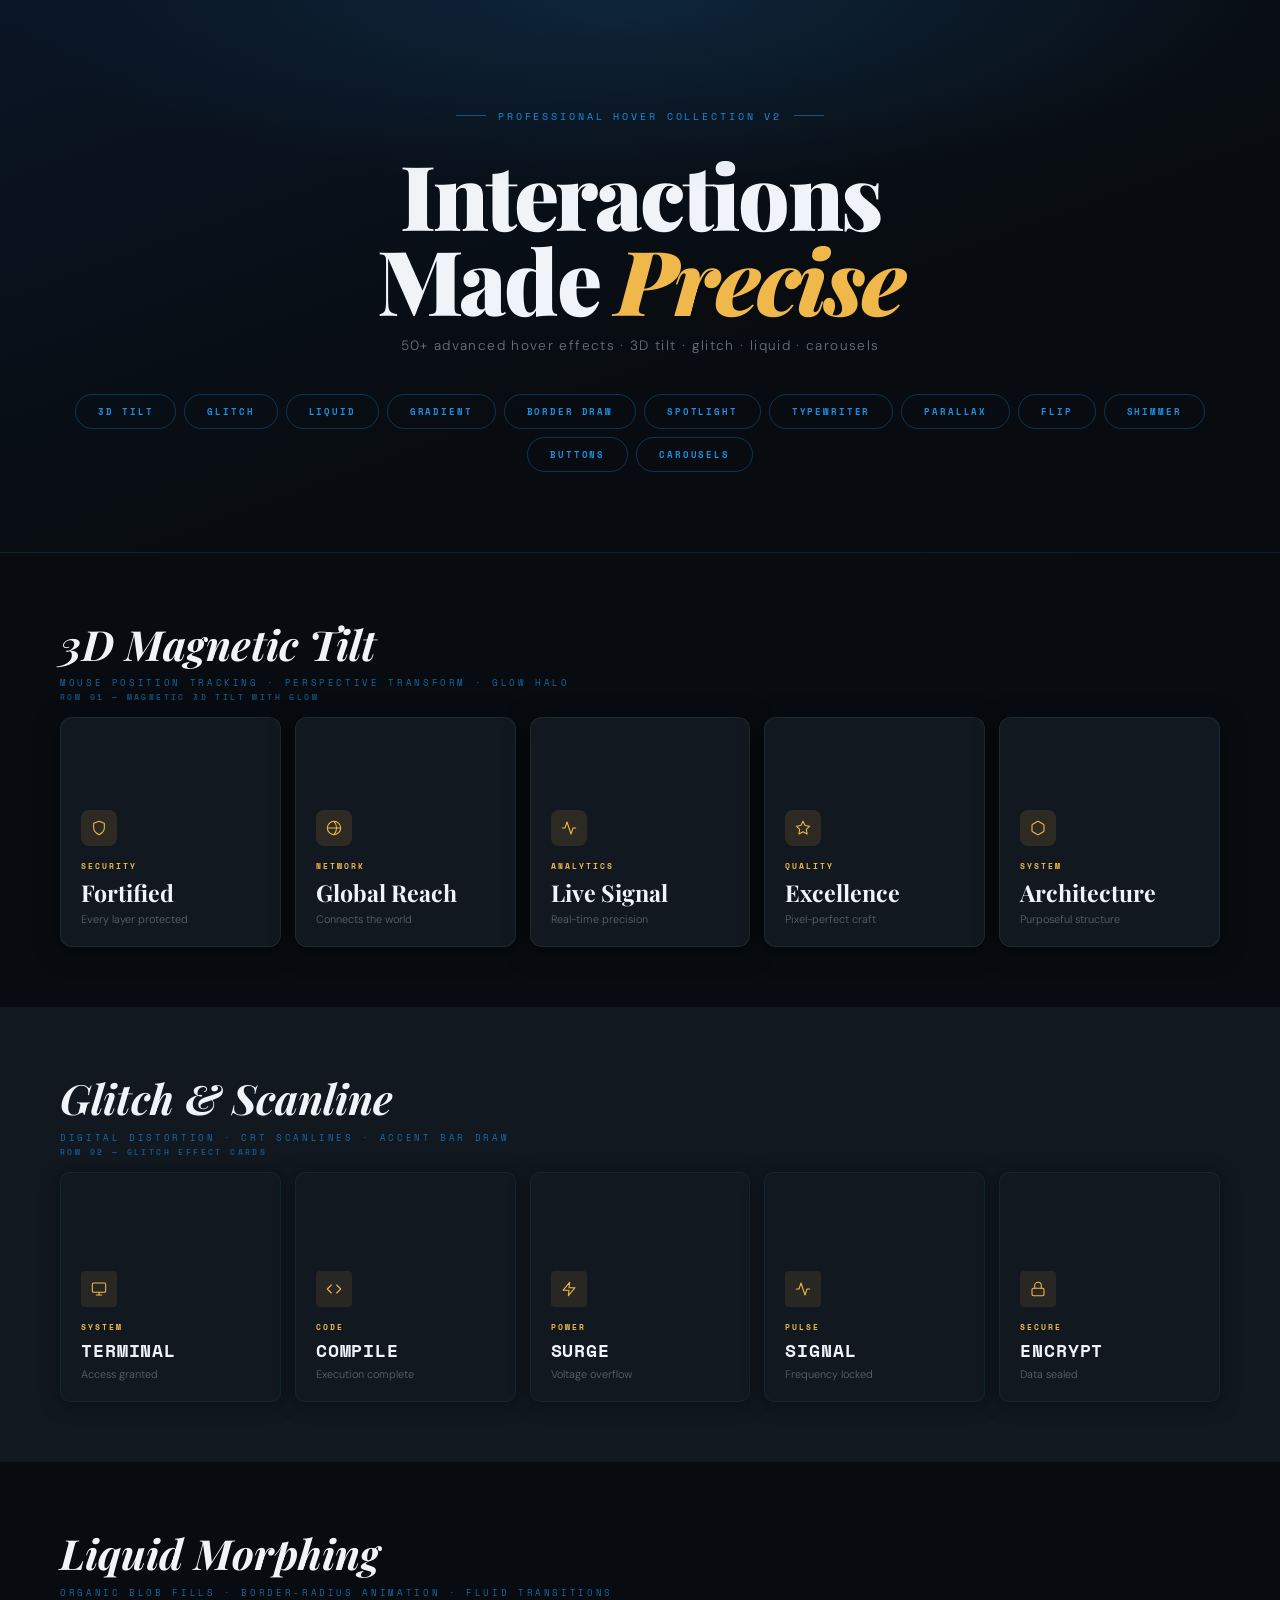
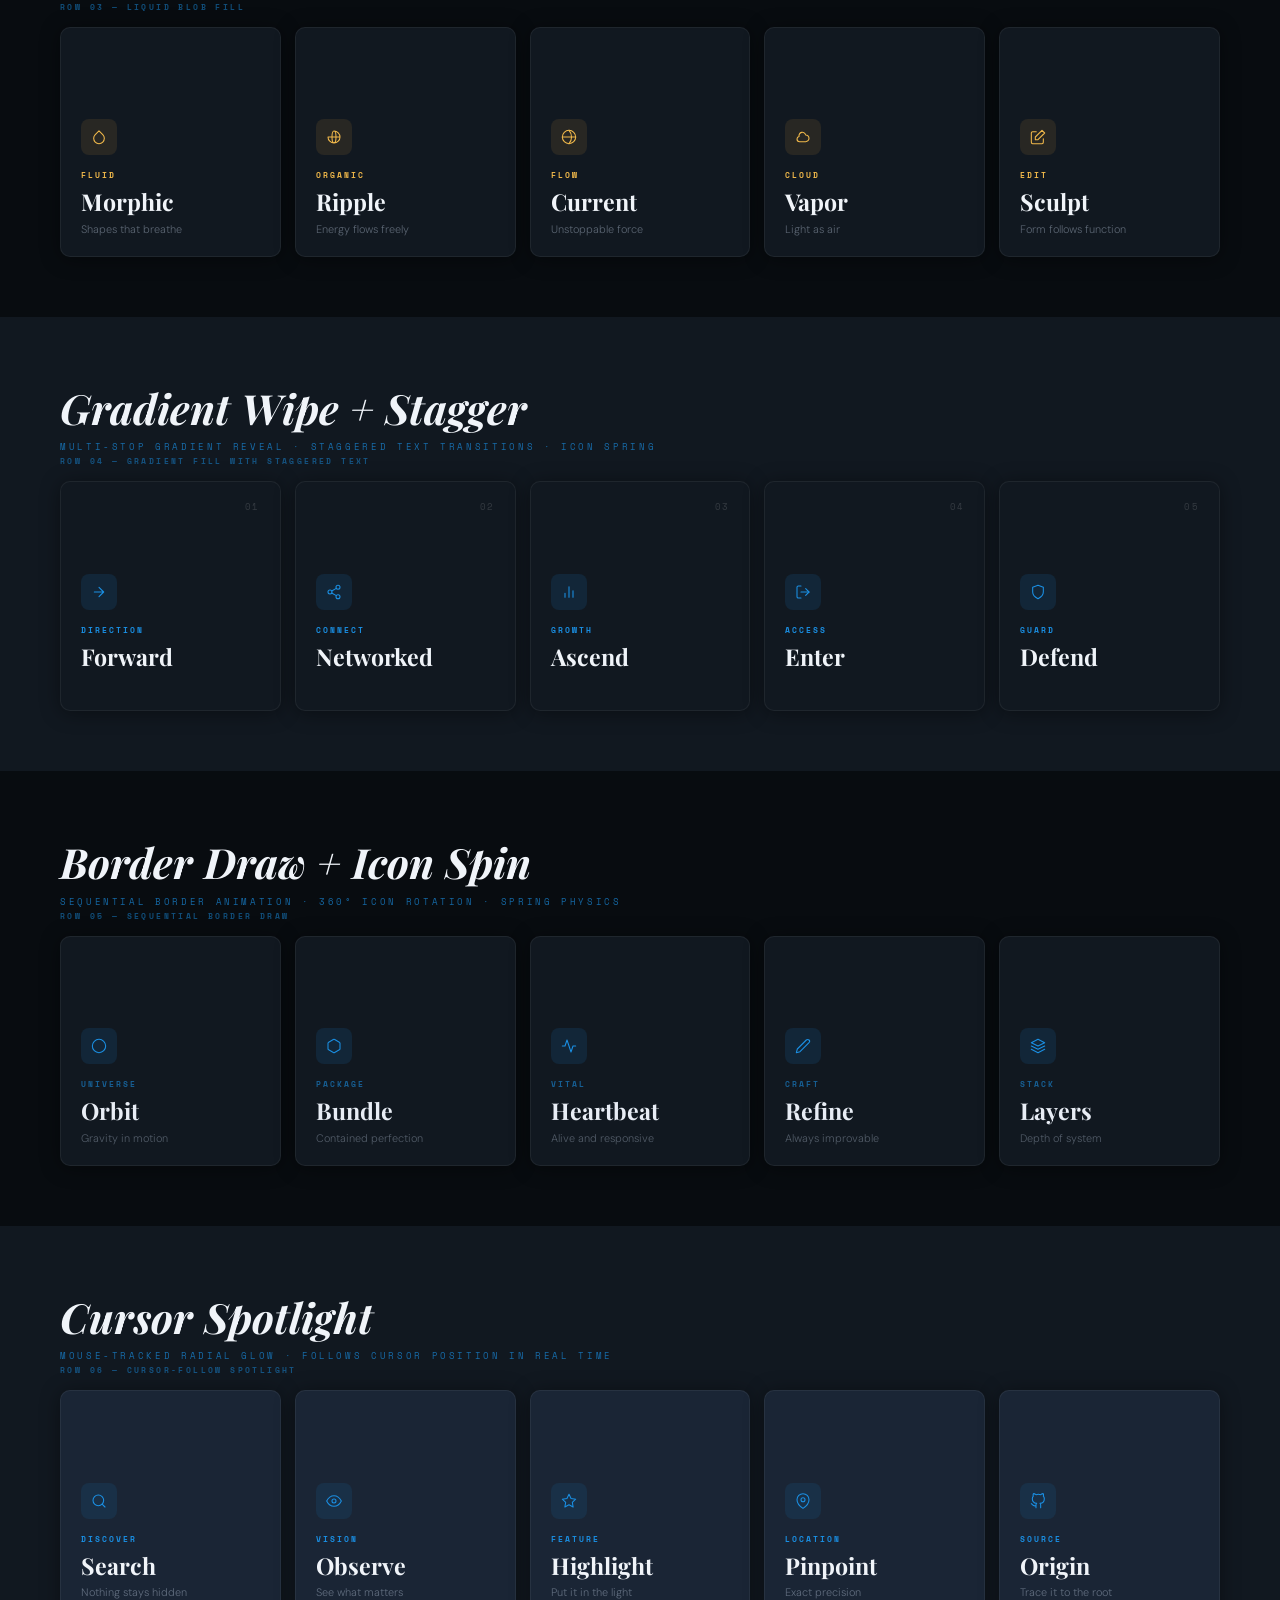
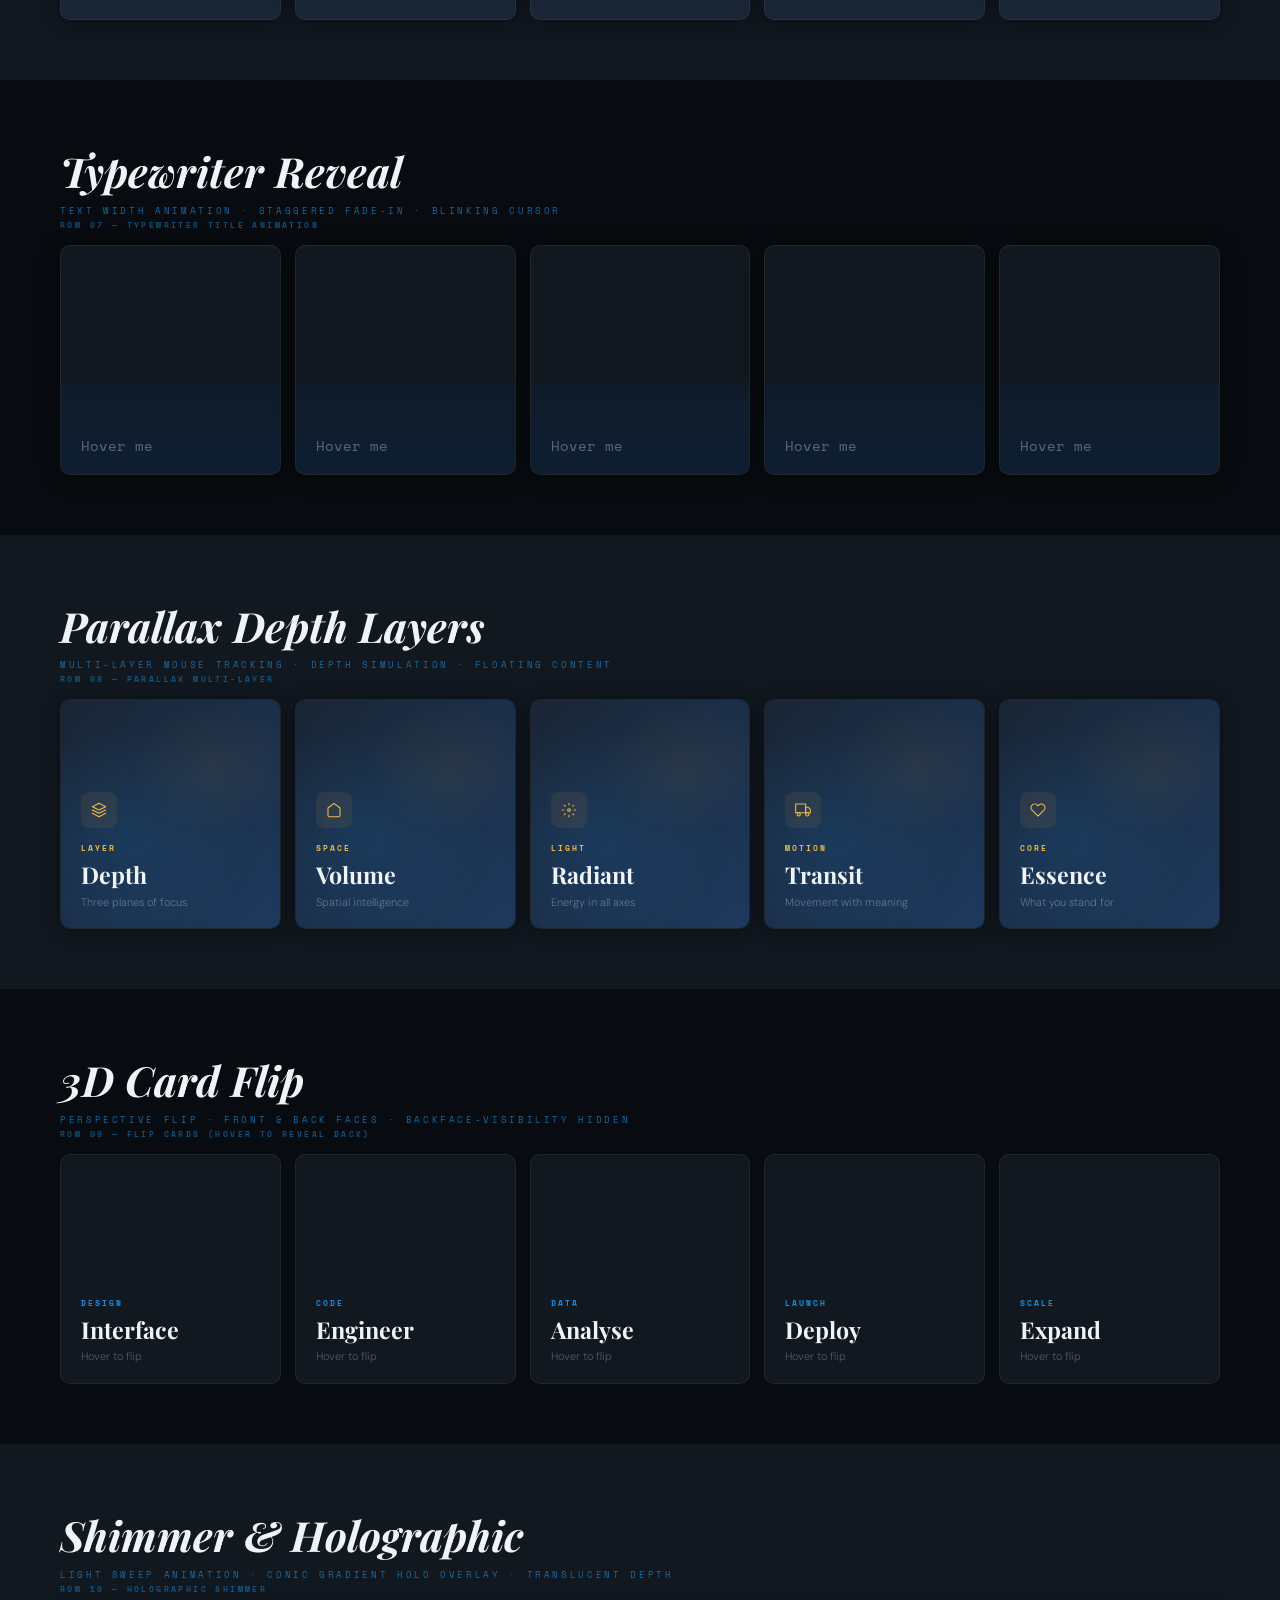
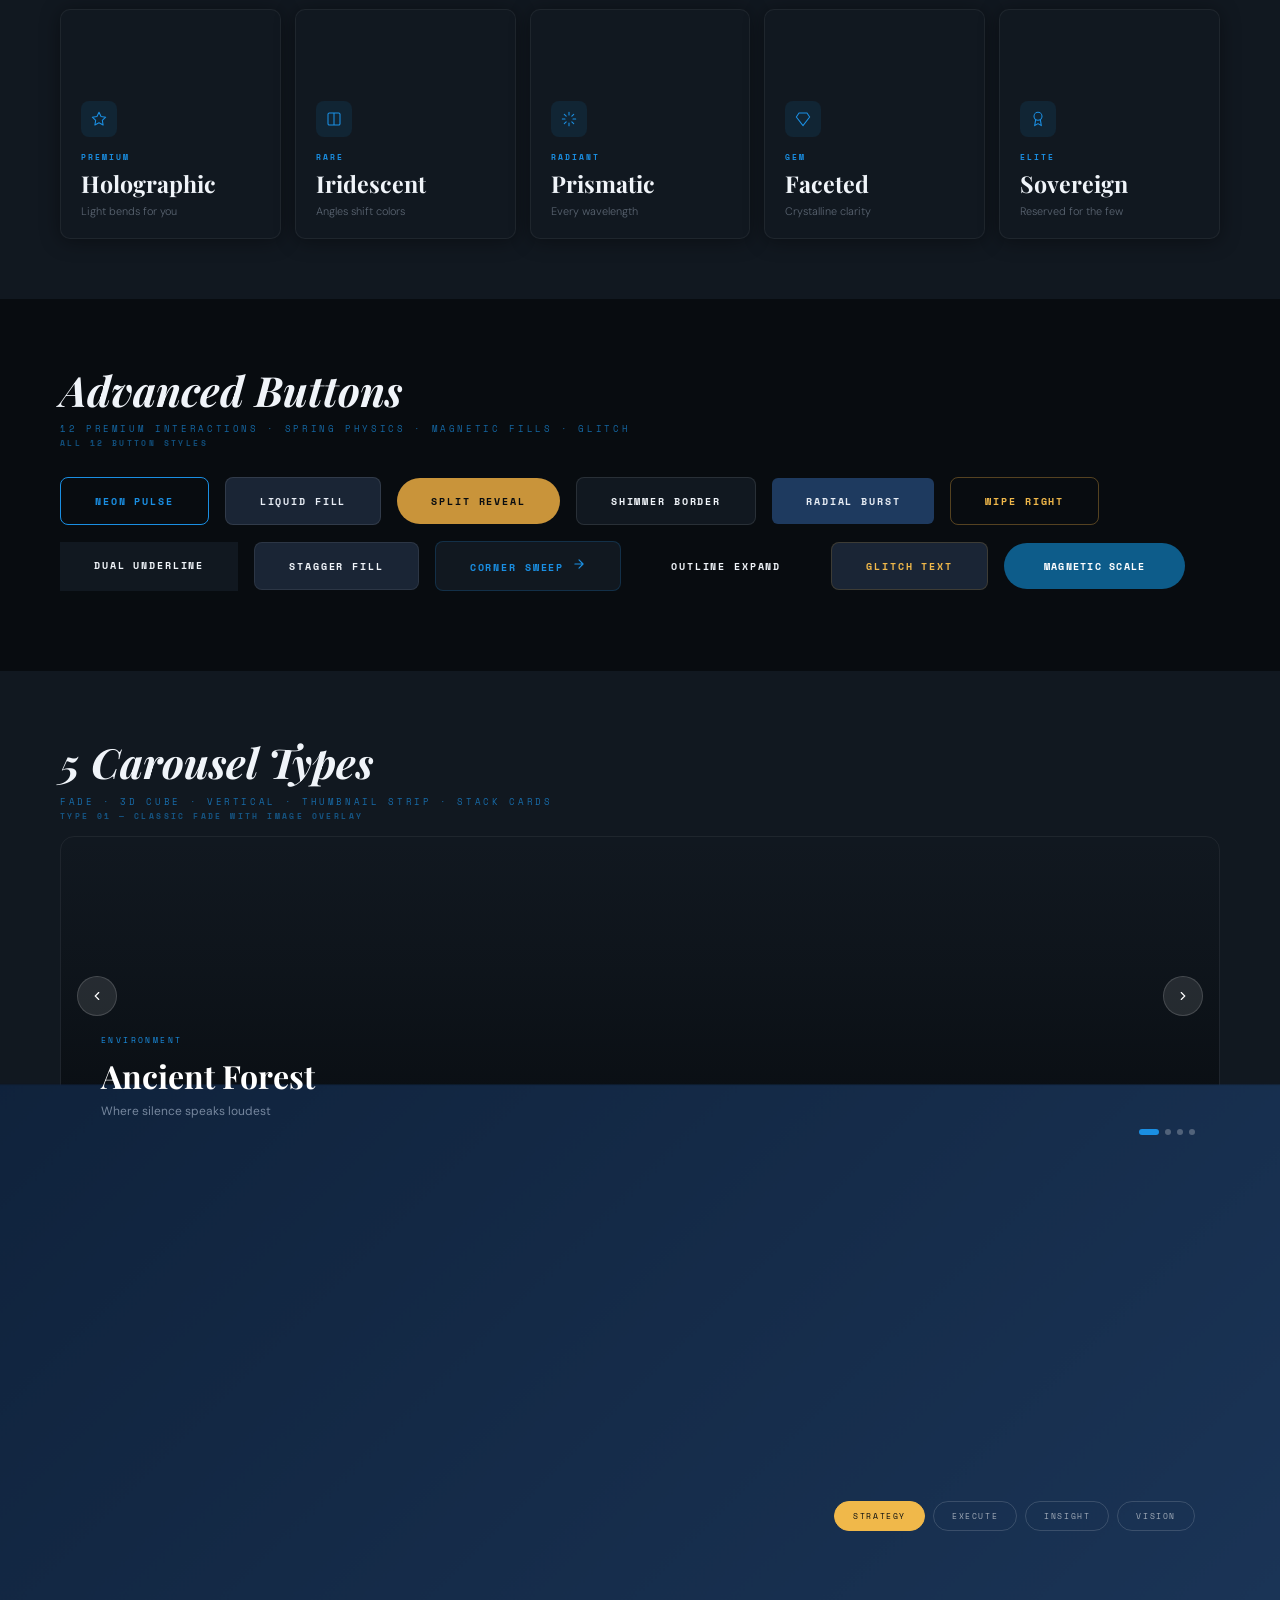
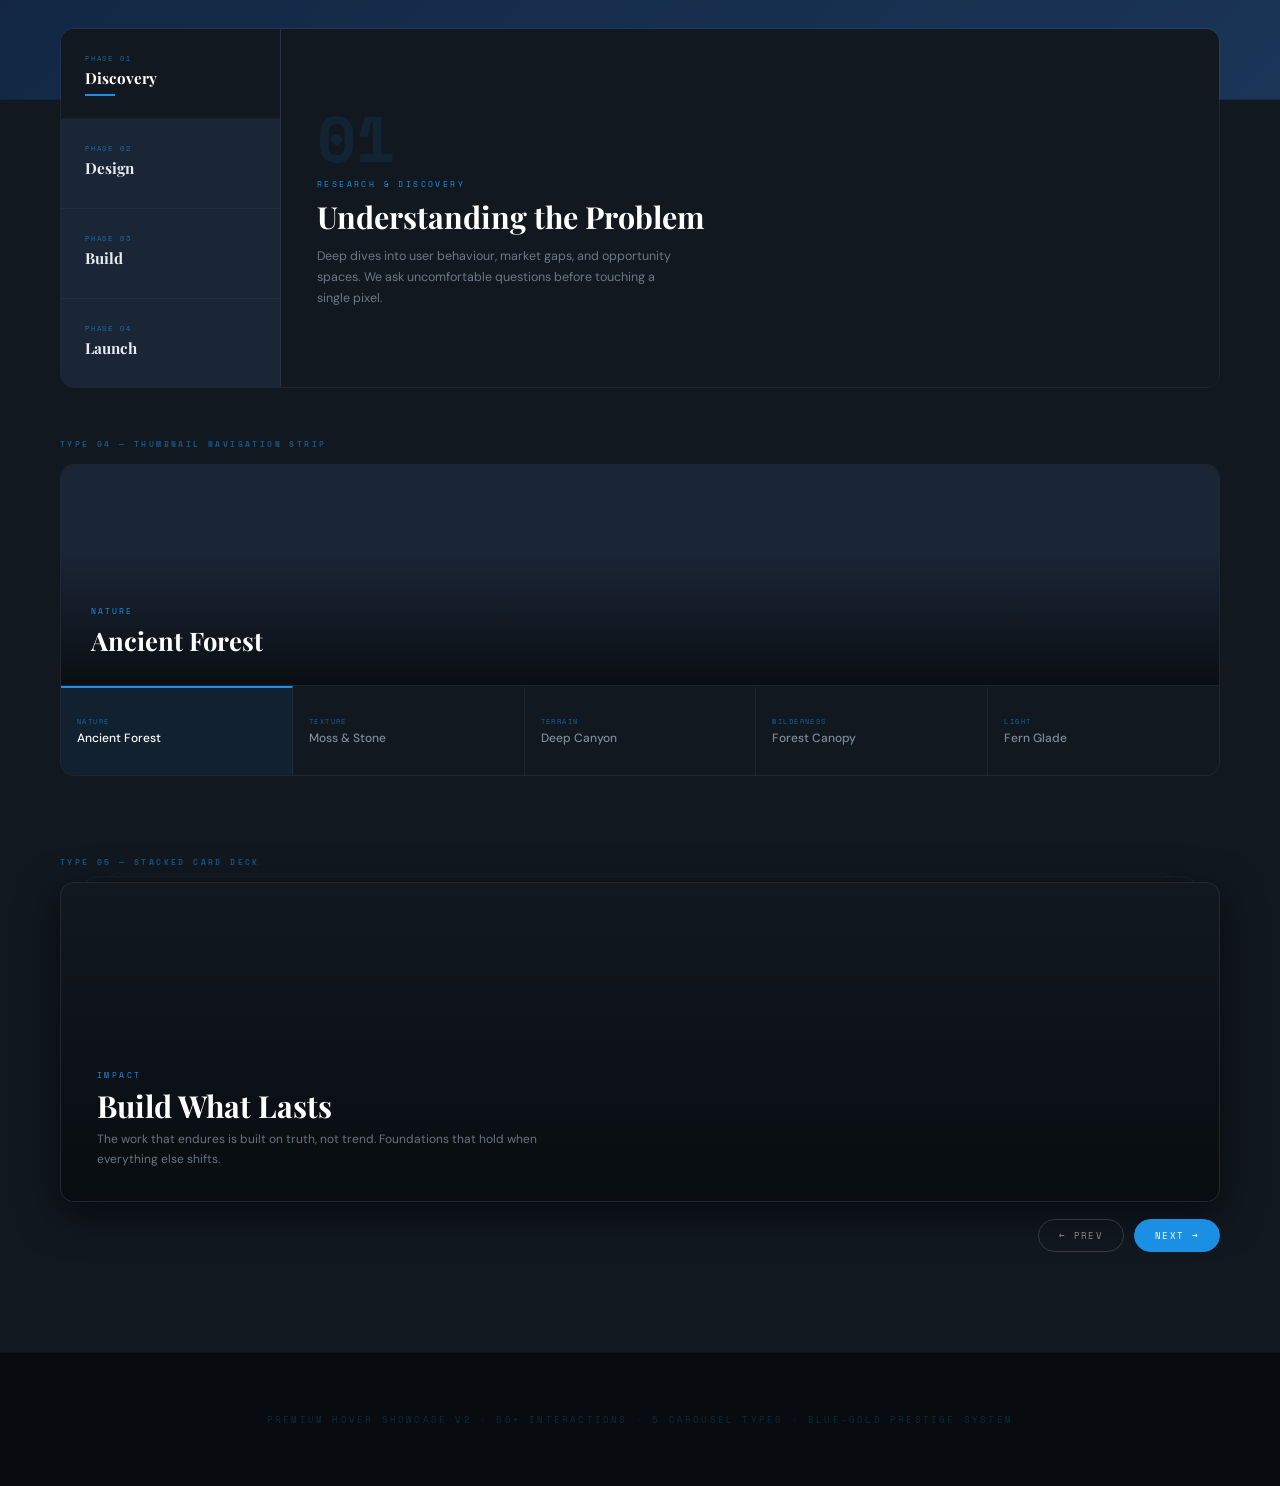
==== commit d05508f8: "today work done" ====
--- a/hvereffct.html
+++ b/hvereffct.html
@@ -3,1115 +3,1275 @@
 <head>
 <meta charset="UTF-8">
 <meta name="viewport" content="width=device-width, initial-scale=1.0">
-<title>Premium Hover Showcase</title>
-<link href="https://fonts.googleapis.com/css2?family=Cormorant:ital,wght@0,600;0,700;1,600&family=Outfit:wght@300;400;500;600;700&display=swap" rel="stylesheet">
+<title>Premium Hover Showcase V2</title>
+<link href="https://fonts.googleapis.com/css2?family=Playfair+Display:ital,wght@0,700;0,900;1,700&family=DM+Sans:wght@300;400;500;600&family=Space+Mono:wght@400;700&display=swap" rel="stylesheet">
 <style>
-/* ═══════════ TOKENS ═══════════ */
 :root{
-  --d1:#0f1f1c; --d2:#173630; --d3:#1e4a40;
-  --a1:#4d8c6a; --a2:#7ecba1;
-  --light:#e6f4ec; --lighter:#f0f8f3;
-  --fd:'Cormorant',serif; --fb:'Outfit',sans-serif;
-  --tr:0.5s cubic-bezier(.4,0,.2,1);
-  --tr-fast:0.35s cubic-bezier(.4,0,.2,1);
-  --r:12px;
+  --ink:#080c10;--ink2:#111820;--ink3:#1a2535;
+  --steel:#1e3a5f;--ocean:#0d5c8a;--azure:#1a8fe3;
+  --gold:#c9943a;--gold2:#f0b84a;--cream:#f5f0e8;
+  --fog:#e8edf5;--mist:#f0f4f9;
+  --fd:'Playfair Display',serif;--fb:'DM Sans',sans-serif;--fm:'Space Mono',monospace;
+  --ease:cubic-bezier(.4,0,.2,1);--spring:cubic-bezier(.34,1.56,.64,1);
+  --t:.5s;--tf:.32s;
+  --r:10px;
 }
 *,*::before,*::after{box-sizing:border-box;margin:0;padding:0}
 html{scroll-behavior:smooth}
-body{background:var(--d1);font-family:var(--fb);color:var(--a2);overflow-x:hidden;min-width:1100px}
-
-/* ── Scrollbar ── */
-::-webkit-scrollbar{width:5px}
-::-webkit-scrollbar-track{background:var(--d1)}
-::-webkit-scrollbar-thumb{background:var(--d3);border-radius:3px}
-
-/* ══════════════════════════════════════════════════════
-   HERO
-══════════════════════════════════════════════════════ */
+body{background:var(--ink);font-family:var(--fb);color:var(--fog);overflow-x:hidden;min-width:1100px}
+::-webkit-scrollbar{width:4px}
+::-webkit-scrollbar-track{background:var(--ink)}
+::-webkit-scrollbar-thumb{background:var(--steel);border-radius:2px}
+
+/* ── HERO ── */
 .hero{
-  text-align:center;padding:90px 40px 70px;
-  border-bottom:1px solid rgba(77,140,106,.15);
+  padding:100px 60px 80px;text-align:center;
+  background:linear-gradient(160deg,#0a1525 0%,var(--ink) 60%);
+  border-bottom:1px solid rgba(26,143,227,.12);
   position:relative;overflow:hidden;
 }
 .hero::before{
   content:'';position:absolute;inset:0;
-  background:radial-gradient(ellipse 80% 60% at 50% 0%, rgba(30,74,64,.5) 0%, transparent 70%);
+  background:radial-gradient(ellipse 70% 50% at 50% 0%,rgba(26,95,143,.25) 0%,transparent 70%);
   pointer-events:none;
 }
-.hero-eyebrow{
-  font-size:.65rem;letter-spacing:.35em;text-transform:uppercase;
-  color:var(--a1);font-weight:600;margin-bottom:22px;
-  display:inline-flex;align-items:center;gap:10px;
-}
-.hero-eyebrow::before,.hero-eyebrow::after{
-  content:'';display:block;width:28px;height:1px;background:var(--a1);
-}
-.hero h1{
-  font-family:var(--fd);font-size:clamp(3rem,6vw,5.5rem);
-  font-weight:700;color:var(--lighter);line-height:1;
-  letter-spacing:-.02em;margin-bottom:18px;
-}
-.hero h1 em{font-style:italic;color:var(--a2)}
-.hero p{
-  font-size:.88rem;color:rgba(126,203,161,.55);letter-spacing:.08em;
-  font-weight:300;max-width:480px;margin:0 auto;
-}
-.hero-nav{
-  display:flex;gap:8px;justify-content:center;margin-top:40px;flex-wrap:wrap;
-}
-.hero-nav a{
-  font-size:.62rem;letter-spacing:.2em;text-transform:uppercase;
-  padding:9px 20px;border:1px solid rgba(77,140,106,.35);
-  border-radius:40px;color:var(--a1);text-decoration:none;
-  transition:all .3s;font-weight:600;
-}
-.hero-nav a:hover{background:var(--a1);color:var(--d1);border-color:var(--a1)}
-
-/* ══════════════════════════════════════════════════════
-   LAYOUT WRAPPERS
-══════════════════════════════════════════════════════ */
-.chapter{padding:70px 50px 0}
-.chapter-hd{margin-bottom:52px}
-.chapter-hd h2{
-  font-family:var(--fd);font-size:2.4rem;font-weight:600;
-  font-style:italic;color:var(--lighter);line-height:1;margin-bottom:6px;
-}
-.chapter-hd span{
-  font-size:.6rem;letter-spacing:.3em;text-transform:uppercase;
-  color:var(--a1);font-weight:600;
-}
-.section{padding:0 50px 56px}
-.row-lbl{
-  font-size:.55rem;letter-spacing:.28em;text-transform:uppercase;
-  color:rgba(77,140,106,.6);margin-bottom:12px;font-weight:700;
-}
-.row{display:grid;grid-template-columns:repeat(5,1fr);gap:14px}
-
-/* ── Section bg alternation ── */
-.sec-dark{background:var(--d1)}
-.sec-light{background:var(--lighter)}
-.sec-light .chapter-hd h2{color:var(--d1)}
-.sec-light .chapter-hd span{color:var(--a1)}
-.sec-light .row-lbl{color:rgba(30,74,64,.5)}
-
-/* ══════════════════════════════════════════════════════
-   TEXT CARD BASE
-══════════════════════════════════════════════════════ */
-.tc{
-  position:relative;height:220px;border-radius:var(--r);
+.eyebrow{
+  display:inline-flex;align-items:center;gap:12px;
+  font-family:var(--fm);font-size:.6rem;letter-spacing:.3em;
+  color:var(--azure);margin-bottom:28px;text-transform:uppercase;
+}
+.eyebrow::before,.eyebrow::after{content:'';width:30px;height:1px;background:var(--azure);opacity:.5}
+.hero h1{font-family:var(--fd);font-size:clamp(3.2rem,7vw,6rem);font-weight:900;line-height:.95;letter-spacing:-.03em;color:var(--mist);margin-bottom:16px}
+.hero h1 em{font-style:italic;color:var(--gold2)}
+.hero p{font-size:.85rem;color:rgba(200,215,235,.5);letter-spacing:.1em;font-weight:300;max-width:500px;margin:0 auto 40px}
+.hnav{display:flex;gap:8px;justify-content:center;flex-wrap:wrap}
+.hnav a{
+  font-family:var(--fm);font-size:.58rem;letter-spacing:.2em;text-transform:uppercase;
+  padding:10px 22px;border:1px solid rgba(26,143,227,.3);border-radius:40px;
+  color:var(--azure);text-decoration:none;transition:all .3s;font-weight:700;
+}
+.hnav a:hover{background:var(--azure);color:var(--ink);border-color:var(--azure)}
+
+/* ── LAYOUT ── */
+.chapter{padding:70px 60px 0}
+.chapter h2{font-family:var(--fd);font-size:2.6rem;font-weight:700;font-style:italic;color:var(--mist);line-height:1;margin-bottom:6px}
+.chapter span{font-family:var(--fm);font-size:.55rem;letter-spacing:.3em;text-transform:uppercase;color:var(--azure);opacity:.7}
+.section{padding:0 60px 60px}
+.rlbl{font-family:var(--fm);font-size:.5rem;letter-spacing:.3em;text-transform:uppercase;color:rgba(26,143,227,.5);margin-bottom:14px;font-weight:700}
+.row5{display:grid;grid-template-columns:repeat(5,1fr);gap:14px}
+.row4{display:grid;grid-template-columns:repeat(4,1fr);gap:16px}
+.row3{display:grid;grid-template-columns:repeat(3,1fr);gap:18px}
+
+/* ── BASE CARD ── */
+.c{
+  position:relative;height:230px;border-radius:var(--r);
   overflow:hidden;cursor:pointer;
-  border:1px solid rgba(126,203,161,.1);
-  box-shadow:0 2px 16px rgba(0,0,0,.25);
-  transition:box-shadow var(--tr);
-}
-.tc:hover{box-shadow:0 6px 32px rgba(0,0,0,.4)}
-.tc-fill{position:absolute;inset:0;z-index:2;pointer-events:none}
-.tc-body{
-  position:absolute;inset:0;z-index:4;
-  display:flex;flex-direction:column;justify-content:flex-end;
-  padding:24px 22px 20px;
-}
-.tc-ico{
-  width:32px;height:32px;border-radius:8px;
-  display:flex;align-items:center;justify-content:center;
-  margin-bottom:12px;transition:background var(--tr),transform var(--tr);
-}
-.tc-ico svg{width:15px;height:15px;stroke-width:1.8;stroke-linecap:round;stroke-linejoin:round;fill:none}
-.tc-tag{
-  font-size:.53rem;letter-spacing:.25em;text-transform:uppercase;
-  font-weight:700;margin-bottom:7px;
-  transition:color var(--tr);
-}
-.tc-title{
-  font-family:var(--fd);font-size:1.35rem;font-weight:700;
-  line-height:1.15;transition:color var(--tr);
-}
-.tc-desc{
-  font-size:.7rem;margin-top:6px;font-weight:300;
-  line-height:1.5;transition:color var(--tr),opacity var(--tr);
-}
-
-/* Dark card defaults */
-.tc.dk{background:var(--d2)}
-.tc.dk .tc-tag{color:var(--a1)}
-.tc.dk .tc-title{color:var(--a2)}
-.tc.dk .tc-desc{color:rgba(126,203,161,.45)}
-.tc.dk .tc-ico{background:rgba(77,140,106,.2)}
-.tc.dk .tc-ico svg{stroke:var(--a2)}
-
-/* Light card defaults */
-.tc.lt{background:var(--light);border-color:rgba(30,74,64,.12)}
-.tc.lt .tc-tag{color:var(--a1)}
-.tc.lt .tc-title{color:var(--d1)}
-.tc.lt .tc-desc{color:rgba(15,31,28,.45)}
-.tc.lt .tc-ico{background:rgba(77,140,106,.15)}
-.tc.lt .tc-ico svg{stroke:var(--d3)}
-
-/* ──────── TEXT ROW 1 — Bottom-to-top fill ──────── */
-.tr1 .tc-fill{background:var(--d3);clip-path:inset(100% 0 0 0);transition:clip-path var(--tr)}
-.tr1 .tc:hover .tc-fill{clip-path:inset(0 0 0 0)}
-.tr1 .tc.lt:hover .tc-tag,.tr1 .tc.lt:hover .tc-ico svg{color:var(--a2);stroke:var(--a2)}
-.tr1 .tc.lt:hover .tc-title{color:var(--a2)}
-.tr1 .tc.lt:hover .tc-desc{color:rgba(126,203,161,.6)}
-.tr1 .tc.lt:hover .tc-ico{background:rgba(126,203,161,.15)}
-.tr1 .tc.dk:hover .tc-title{color:var(--lighter)}
-.tr1 .tc.dk:hover .tc-ico{background:rgba(126,203,161,.2)}
-
-/* ──────── TEXT ROW 2 — Top-to-bottom fill ──────── */
-.tr2 .tc-fill{background:var(--a2);clip-path:inset(0 0 100% 0);transition:clip-path var(--tr)}
-.tr2 .tc:hover .tc-fill{clip-path:inset(0 0 0% 0)}
-.tr2 .tc.dk:hover .tc-tag,.tr2 .tc.lt:hover .tc-tag{color:var(--d2)}
-.tr2 .tc.dk:hover .tc-title,.tr2 .tc.lt:hover .tc-title{color:var(--d1)}
-.tr2 .tc.dk:hover .tc-desc,.tr2 .tc.lt:hover .tc-desc{color:rgba(15,31,28,.55)}
-.tr2 .tc:hover .tc-ico{background:rgba(15,31,28,.15)}
-.tr2 .tc:hover .tc-ico svg{stroke:var(--d1)}
-
-/* ──────── TEXT ROW 3 — Left-to-right fill ──────── */
-.tr3 .tc-fill{background:var(--d3);clip-path:inset(0 100% 0 0);transition:clip-path var(--tr)}
-.tr3 .tc:hover .tc-fill{clip-path:inset(0 0% 0 0)}
-.tr3 .tc.lt:hover .tc-title,.tr3 .tc.lt:hover .tc-tag{color:var(--a2)}
-.tr3 .tc.lt:hover .tc-desc{color:rgba(126,203,161,.55)}
-.tr3 .tc.lt:hover .tc-ico svg{stroke:var(--a2)}
-.tr3 .tc.lt:hover .tc-ico{background:rgba(126,203,161,.15)}
-.tr3 .tc.dk:hover .tc-title{color:var(--lighter)}
-
-/* ──────── TEXT ROW 4 — Right-to-left fill ──────── */
-.tr4 .tc-fill{background:var(--a1);clip-path:inset(0 0 0 100%);transition:clip-path var(--tr)}
-.tr4 .tc:hover .tc-fill{clip-path:inset(0 0 0 0%)}
-.tr4 .tc:hover .tc-tag{color:var(--d1)}
-.tr4 .tc:hover .tc-title{color:var(--d1)}
-.tr4 .tc:hover .tc-desc{color:rgba(15,31,28,.6)}
-.tr4 .tc:hover .tc-ico{background:rgba(15,31,28,.2)}
-.tr4 .tc:hover .tc-ico svg{stroke:var(--d1)}
-
-/* ──────── TEXT ROW 5 — Center expand ──────── */
-.tr5 .tc-fill{
-  background:var(--d2);border-radius:50%;
-  width:0;height:0;top:50%;left:50%;
-  transform:translate(-50%,-50%);
-  transition:width .55s cubic-bezier(.4,0,.2,1),height .55s cubic-bezier(.4,0,.2,1);
-}
-.tr5 .tc:hover .tc-fill{width:220%;height:220%}
-.tr5 .tc.lt:hover .tc-title{color:var(--a2)}
-.tr5 .tc.lt:hover .tc-desc{color:rgba(126,203,161,.5)}
-.tr5 .tc.lt:hover .tc-tag{color:var(--a1)}
-.tr5 .tc.lt:hover .tc-ico svg{stroke:var(--a2)}
-.tr5 .tc.lt:hover .tc-ico{background:rgba(126,203,161,.15)}
-.tr5 .tc.dk:hover .tc-title{color:var(--lighter)}
-
-/* ──────── TEXT ROW 6 — Diagonal sweep ──────── */
-.tr6 .tc-fill{
-  background:var(--a1);
-  clip-path:polygon(0 100%,0 100%,0 100%);
-  transition:clip-path .6s cubic-bezier(.4,0,.2,1);
-}
-.tr6 .tc:hover .tc-fill{clip-path:polygon(-5% 105%,105% -5%,105% 105%)}
-.tr6 .tc:hover .tc-tag{color:var(--d1)}
-.tr6 .tc:hover .tc-title{color:var(--d1)}
-.tr6 .tc:hover .tc-desc{color:rgba(15,31,28,.6)}
-.tr6 .tc:hover .tc-ico{background:rgba(15,31,28,.2)}
-.tr6 .tc:hover .tc-ico svg{stroke:var(--d1)}
-
-/* ──────── TEXT ROW 7 — Dual-side fill ──────── */
-.tr7 .fill-l,.tr7 .fill-r{
-  position:absolute;top:0;bottom:0;width:50%;z-index:2;
-  background:var(--d3);pointer-events:none;
-  transition:transform var(--tr);
-}
-.tr7 .fill-l{left:0;transform:translateX(-100%)}
-.tr7 .fill-r{right:0;transform:translateX(100%)}
-.tr7 .tc:hover .fill-l{transform:translateX(0)}
-.tr7 .tc:hover .fill-r{transform:translateX(0)}
-.tr7 .tc.lt:hover .tc-title{color:var(--a2)}
-.tr7 .tc.lt:hover .tc-desc{color:rgba(126,203,161,.5)}
-.tr7 .tc.lt:hover .tc-tag{color:var(--a1)}
-.tr7 .tc.lt:hover .tc-ico svg{stroke:var(--a2)}
-.tr7 .tc.lt:hover .tc-ico{background:rgba(126,203,161,.15)}
-.tr7 .tc.dk:hover .tc-title{color:var(--lighter)}
-
-/* ──────── TEXT ROW 8 — Vertical split ──────── */
-.tr8 .fill-t,.tr8 .fill-b{
-  position:absolute;left:0;right:0;height:50%;z-index:2;
-  background:var(--a2);pointer-events:none;
-  transition:transform var(--tr);
-}
-.tr8 .fill-t{top:0;transform:translateY(-100%)}
-.tr8 .fill-b{bottom:0;transform:translateY(100%)}
-.tr8 .tc:hover .fill-t{transform:translateY(0)}
-.tr8 .tc:hover .fill-b{transform:translateY(0)}
-.tr8 .tc:hover .tc-tag,.tr8 .tc:hover .tc-title,.tr8 .tc:hover .tc-desc{color:var(--d1)}
-.tr8 .tc:hover .tc-ico{background:rgba(15,31,28,.15)}
-.tr8 .tc:hover .tc-ico svg{stroke:var(--d1)}
-
-/* ──────── TEXT ROW 9 — Horizontal split ──────── */
-.tr9 .fill-hl,.tr9 .fill-hr{
-  position:absolute;top:0;bottom:0;width:50%;z-index:2;
-  background:var(--d2);pointer-events:none;
-  transition:transform var(--tr);
-}
-.tr9 .fill-hl{left:0;transform:translateX(-100%)}
-.tr9 .fill-hr{right:0;transform:translateX(100%)}
-.tr9 .tc:hover .fill-hl{transform:translateX(0)}
-.tr9 .tc:hover .fill-hr{transform:translateX(0)}
-.tr9 .tc.lt:hover .tc-title{color:var(--a2)}
-.tr9 .tc.lt:hover .tc-desc{color:rgba(126,203,161,.5)}
-.tr9 .tc.lt:hover .tc-tag{color:var(--a1)}
-.tr9 .tc.lt:hover .tc-ico svg{stroke:var(--a2)}
-.tr9 .tc.lt:hover .tc-ico{background:rgba(126,203,161,.15)}
-.tr9 .tc.dk:hover .tc-title{color:var(--lighter)}
-
-/* ──────── TEXT ROW 10 — Circular fill ──────── */
-.tr10 .tc-fill{
-  background:radial-gradient(circle,var(--d3) 0%,var(--d2) 100%);
-  border-radius:50%;width:0;height:0;
-  top:50%;left:50%;transform:translate(-50%,-50%);
-  transition:width .6s cubic-bezier(.4,0,.2,1),height .6s cubic-bezier(.4,0,.2,1);
-}
-.tr10 .tc:hover .tc-fill{width:230%;height:230%}
-.tr10 .tc.lt:hover .tc-title{color:var(--a2)}
-.tr10 .tc.lt:hover .tc-tag{color:var(--a1)}
-.tr10 .tc.lt:hover .tc-desc{color:rgba(126,203,161,.5)}
-.tr10 .tc.lt:hover .tc-ico svg{stroke:var(--a2)}
-.tr10 .tc.lt:hover .tc-ico{background:rgba(126,203,161,.15)}
-.tr10 .tc.dk:hover .tc-title{color:var(--lighter)}
-
-/* ──────── TEXT ROW 11 — Corner sweep ──────── */
-.tr11 .tc-fill{
-  background:var(--a1);
-  clip-path:polygon(100% 0,100% 0,100% 0);
-  transition:clip-path .62s cubic-bezier(.4,0,.2,1);
-}
-.tr11 .tc:hover .tc-fill{clip-path:polygon(100% 0,-5% 0,-5% 110%,105% 110%)}
-.tr11 .tc:hover .tc-tag{color:var(--d1)}
-.tr11 .tc:hover .tc-title{color:var(--d1)}
-.tr11 .tc:hover .tc-desc{color:rgba(15,31,28,.6)}
-.tr11 .tc:hover .tc-ico{background:rgba(15,31,28,.2)}
-.tr11 .tc:hover .tc-ico svg{stroke:var(--d1)}
-
-/* ──────── TEXT ROW 12 — Underline expansion ──────── */
-.tr12 .tc::after{
-  content:'';position:absolute;bottom:0;left:0;right:0;
-  height:3px;background:var(--a2);
-  transform:scaleX(0);transform-origin:left;
-  transition:transform var(--tr);z-index:5;
-}
-.tr12 .tc-fill{background:var(--d3);clip-path:inset(100% 0 0 0);transition:clip-path var(--tr)}
-.tr12 .tc:hover::after{transform:scaleX(1)}
-.tr12 .tc:hover .tc-fill{clip-path:inset(20% 0 0 0)}
-.tr12 .tc.lt:hover .tc-title{color:var(--a2)}
-.tr12 .tc.lt:hover .tc-tag{color:var(--a1)}
-.tr12 .tc.lt:hover .tc-desc{color:rgba(126,203,161,.55)}
-.tr12 .tc.lt:hover .tc-ico svg{stroke:var(--a2)}
-.tr12 .tc.lt:hover .tc-ico{background:rgba(126,203,161,.15)}
-.tr12 .tc.dk:hover .tc-title{color:var(--lighter)}
-.tr12 .tc.dk:hover .tc-ico{background:rgba(126,203,161,.2)}
-
-/* ══════════════════════════════════════════════════════
-   IMAGE CARD BASE
-══════════════════════════════════════════════════════ */
-.ic{
-  position:relative;height:300px;border-radius:var(--r);
-  overflow:hidden;cursor:pointer;background:var(--d2);
-  border:1px solid rgba(126,203,161,.08);
-  box-shadow:0 4px 22px rgba(0,0,0,.3);
-  transition:box-shadow var(--tr);
-}
-.ic:hover{box-shadow:0 8px 40px rgba(0,0,0,.5)}
-.ic-img{
-  position:absolute;inset:0;
-  background-size:cover;background-position:center;
-  transition:transform .55s cubic-bezier(.4,0,.2,1),filter .5s ease,opacity .5s ease;
-}
-.ic:hover .ic-img{transform:scale(1.06)}
-.ic-fill{position:absolute;inset:0;z-index:2;pointer-events:none}
-.ic-body{
+  border:1px solid rgba(255,255,255,.06);
+  box-shadow:0 2px 20px rgba(0,0,0,.4);
+  transition:box-shadow var(--t) var(--ease),transform var(--t) var(--ease);
+}
+.c:hover{box-shadow:0 8px 40px rgba(0,0,0,.6)}
+.cfill{position:absolute;inset:0;z-index:2;pointer-events:none}
+.cbody{
   position:absolute;inset:0;z-index:4;
   display:flex;flex-direction:column;justify-content:flex-end;
   padding:22px 20px 18px;
 }
-.ic-tag{font-size:.53rem;letter-spacing:.25em;text-transform:uppercase;font-weight:700;color:var(--a1);margin-bottom:5px;transition:color var(--tr)}
-.ic-title{font-family:var(--fd);font-size:1.3rem;font-weight:700;color:var(--a2);line-height:1.2;transition:color var(--tr)}
-.ic-sub{font-size:.68rem;color:rgba(126,203,161,.5);margin-top:4px;font-weight:300;transition:color var(--tr)}
-.ic-ico{
-  width:34px;height:34px;border-radius:50%;
-  background:rgba(77,140,106,.3);
+.ctag{font-family:var(--fm);font-size:.5rem;letter-spacing:.25em;text-transform:uppercase;font-weight:700;margin-bottom:8px;color:var(--azure);transition:color var(--t)}
+.ctitle{font-family:var(--fd);font-size:1.45rem;font-weight:700;line-height:1.1;color:var(--mist);transition:color var(--t),transform var(--t)}
+.cdesc{font-size:.68rem;margin-top:6px;font-weight:300;line-height:1.55;color:rgba(200,215,235,.4);transition:color var(--t),opacity var(--t),transform var(--t)}
+.cico{
+  width:36px;height:36px;border-radius:8px;
   display:flex;align-items:center;justify-content:center;
-  margin-bottom:10px;transition:background var(--tr),transform var(--tr);
-}
-.ic-ico svg{width:14px;height:14px;stroke:var(--a2);fill:none;stroke-width:1.8;stroke-linecap:round;stroke-linejoin:round;transition:stroke var(--tr)}
-
-/* images */
+  margin-bottom:14px;background:rgba(26,143,227,.12);
+  transition:background var(--t),transform var(--t);
+}
+.cico svg{width:16px;height:16px;stroke:var(--azure);fill:none;stroke-width:1.6;stroke-linecap:round;stroke-linejoin:round;transition:stroke var(--t),transform var(--t)}
+
+/* dark card base */
+.dk{background:var(--ink2)}
+
+/* ════════════════════════════════════════
+   SECTION 1: MAGNETIC / 3D TILT CARDS
+════════════════════════════════════════ */
+.tilt-card{
+  position:relative;height:230px;border-radius:12px;
+  overflow:visible;cursor:pointer;
+  transform-style:preserve-3d;
+  transition:box-shadow .4s var(--ease);
+  box-shadow:0 4px 24px rgba(0,0,0,.5);
+}
+.tilt-card .inner{
+  position:absolute;inset:0;border-radius:12px;overflow:hidden;
+  background:var(--ink2);border:1px solid rgba(255,255,255,.07);
+  transform-style:preserve-3d;
+  transition:transform .15s linear;
+}
+.tilt-card .shine{
+  position:absolute;inset:0;z-index:10;
+  background:radial-gradient(circle at 50% 50%,rgba(255,255,255,.08) 0%,transparent 60%);
+  opacity:0;transition:opacity .3s;border-radius:12px;pointer-events:none;
+}
+.tilt-card:hover .shine{opacity:1}
+.tilt-card .inner .cbody{z-index:4}
+.tilt-card .glow{
+  position:absolute;inset:-2px;border-radius:14px;z-index:-1;
+  background:conic-gradient(from var(--a,0deg),var(--azure),var(--gold),var(--azure));
+  opacity:0;filter:blur(8px);
+  transition:opacity .4s;
+}
+.tilt-card:hover .glow{opacity:.5}
+.tilt-card .ctag{color:var(--gold2)}
+.tilt-card .cico{background:rgba(201,148,58,.15)}
+.tilt-card .cico svg{stroke:var(--gold2)}
+
+/* ════════════════════════════════════════
+   SECTION 2: GLITCH / SCANLINE EFFECTS
+════════════════════════════════════════ */
+.glitch-card{
+  position:relative;height:230px;border-radius:var(--r);
+  overflow:hidden;cursor:pointer;background:var(--ink2);
+  border:1px solid rgba(26,143,227,.1);
+  box-shadow:0 2px 20px rgba(0,0,0,.4);
+}
+.glitch-card .scanlines{
+  position:absolute;inset:0;z-index:6;pointer-events:none;
+  background:repeating-linear-gradient(0deg,transparent,transparent 2px,rgba(0,0,0,.15) 2px,rgba(0,0,0,.15) 4px);
+  opacity:0;transition:opacity .3s;
+}
+.glitch-card:hover .scanlines{opacity:1}
+.glitch-card .g-shift{
+  position:absolute;inset:0;z-index:5;pointer-events:none;
+  background:var(--ink3);
+  clip-path:polygon(0 0,100% 0,100% 0,0 0);
+  transition:none;
+}
+.glitch-card .cbody{z-index:7}
+.glitch-card .ctitle{font-family:var(--fm);font-size:1.1rem;letter-spacing:.05em}
+.glitch-card .ctag{color:var(--gold2)}
+.glitch-card .cico{background:rgba(201,148,58,.12);border-radius:4px}
+.glitch-card .cico svg{stroke:var(--gold2)}
+.glitch-card .noise{
+  position:absolute;inset:0;z-index:3;pointer-events:none;
+  opacity:0;transition:opacity .3s;
+  background-image:url("data:image/svg+xml,%3Csvg xmlns='http://www.w3.org/2000/svg' width='200' height='200'%3E%3Cfilter id='n'%3E%3CfeTurbulence type='fractalNoise' baseFrequency='0.9' numOctaves='4' stitchTiles='stitch'/%3E%3C/filter%3E%3Crect width='200' height='200' filter='url(%23n)' opacity='0.08'/%3E%3C/svg%3E");
+}
+.glitch-card:hover .noise{opacity:1}
+.glitch-card .accent-bar{
+  position:absolute;top:0;left:0;right:0;height:3px;z-index:8;
+  background:linear-gradient(90deg,var(--azure),var(--gold2),var(--azure));
+  background-size:200%;transform:scaleX(0);transform-origin:left;
+  transition:transform .5s var(--ease),background-position .5s;
+}
+.glitch-card:hover .accent-bar{transform:scaleX(1);background-position:100%}
+
+/* ════════════════════════════════════════
+   SECTION 3: LIQUID / MORPHING FILL
+════════════════════════════════════════ */
+.liquid-card{
+  position:relative;height:230px;border-radius:var(--r);
+  overflow:hidden;cursor:pointer;
+  background:var(--ink2);border:1px solid rgba(255,255,255,.06);
+  box-shadow:0 2px 20px rgba(0,0,0,.4);
+}
+.liquid-card .blob{
+  position:absolute;z-index:2;pointer-events:none;
+  border-radius:40% 60% 70% 30% / 40% 50% 60% 50%;
+  transition:transform .6s var(--ease),width .6s var(--ease),height .6s var(--ease),border-radius .6s var(--ease),opacity .4s;
+  opacity:0;
+}
+.liquid-card:hover .blob{opacity:1}
+.lq1 .blob{background:rgba(26,143,227,.2);width:180%;height:180%;top:-40%;left:-40%}
+.lq1:hover .blob{border-radius:60% 40% 30% 70% / 60% 30% 70% 40%;transform:rotate(60deg) scale(1.1)}
+.lq2 .blob{background:rgba(201,148,58,.18);width:200%;height:200%;top:-50%;left:-50%}
+.lq2:hover .blob{border-radius:30% 70% 50% 50% / 30% 30% 70% 70%;transform:rotate(-45deg) scale(1.05)}
+.lq3 .blob{background:rgba(26,95,143,.25);width:220%;height:220%;top:-60%;left:-60%}
+.lq3:hover .blob{border-radius:70% 30% 30% 70% / 50% 50% 30% 60%;transform:rotate(90deg) scale(1.08)}
+.lq4 .blob{background:rgba(26,143,227,.15);width:190%;height:190%;top:-45%;left:-45%}
+.lq4:hover .blob{border-radius:50% 50% 30% 70% / 60% 40% 60% 40%;transform:rotate(-70deg) scale(1.12)}
+.lq5 .blob{background:rgba(201,148,58,.2);width:210%;height:210%;top:-55%;left:-55%}
+.lq5:hover .blob{border-radius:40% 60% 60% 40% / 40% 30% 60% 50%;transform:rotate(30deg) scale(1.06)}
+.liquid-card .cbody{z-index:4}
+.liquid-card .ctag{color:var(--gold2)}
+.liquid-card .cico{background:rgba(201,148,58,.12)}
+.liquid-card .cico svg{stroke:var(--gold2)}
+.liquid-card:hover .ctitle{color:#fff}
+.liquid-card:hover .cdesc{color:rgba(200,215,235,.6)}
+
+/* ════════════════════════════════════════
+   SECTION 4: GRADIENT WIPE + STAGGER TEXT
+════════════════════════════════════════ */
+.gw-card{
+  position:relative;height:230px;border-radius:var(--r);
+  overflow:hidden;cursor:pointer;
+  background:var(--ink2);border:1px solid rgba(255,255,255,.06);
+  box-shadow:0 2px 20px rgba(0,0,0,.4);
+}
+.gw-card .gwfill{
+  position:absolute;inset:0;z-index:2;
+  background:linear-gradient(135deg,var(--steel) 0%,var(--ocean) 50%,var(--azure) 100%);
+  clip-path:inset(100% 0 0 0);
+  transition:clip-path .55s var(--ease);
+  opacity:.9;
+}
+.gw-card:hover .gwfill{clip-path:inset(0 0 0 0)}
+.gw-card .cbody{z-index:4}
+.gw-card .ctag{transition:color .4s .1s}
+.gw-card .ctitle{transition:color .4s .15s,transform .4s .15s}
+.gw-card .cdesc{transition:color .4s .2s,transform .4s .2s;transform:translateY(4px);opacity:0}
+.gw-card:hover .ctag{color:var(--gold2)}
+.gw-card:hover .ctitle{color:#fff}
+.gw-card:hover .cdesc{color:rgba(240,184,74,.7);transform:translateY(0);opacity:1}
+.gw-card .cico{transition:background .4s,transform .5s var(--spring) .1s}
+.gw-card:hover .cico{background:rgba(240,184,74,.2);transform:scale(1.15) rotate(-5deg)}
+.gw-card:hover .cico svg{stroke:var(--gold2)}
+.gw-card .num{
+  position:absolute;top:18px;right:20px;z-index:5;
+  font-family:var(--fm);font-size:.55rem;letter-spacing:.15em;
+  color:rgba(255,255,255,.15);transition:color .4s,transform .4s;
+}
+.gw-card:hover .num{color:rgba(240,184,74,.5);transform:scale(1.1)}
+
+/* ════════════════════════════════════════
+   SECTION 5: BORDER DRAW + ICON SPIN
+════════════════════════════════════════ */
+.bd-card{
+  position:relative;height:230px;border-radius:var(--r);
+  overflow:hidden;cursor:pointer;
+  background:var(--ink2);
+  box-shadow:0 2px 20px rgba(0,0,0,.4);
+}
+.bd-card::before,.bd-card::after{
+  content:'';position:absolute;z-index:3;pointer-events:none;
+  background:var(--azure);transition:none;
+}
+.bd-card::before{top:0;left:0;width:0;height:2px;transition:width .4s var(--ease)}
+.bd-card::after{bottom:0;right:0;width:0;height:2px;transition:width .4s var(--ease) .2s}
+.bd-card .bside-l,.bd-card .bside-r{
+  position:absolute;z-index:3;pointer-events:none;background:var(--azure);
+}
+.bd-card .bside-l{top:0;left:0;width:2px;height:0;transition:height .4s var(--ease) .4s}
+.bd-card .bside-r{bottom:0;right:0;width:2px;height:0;transition:height .4s var(--ease) .6s}
+.bd-card:hover::before{width:100%}
+.bd-card:hover::after{width:100%}
+.bd-card:hover .bside-l{height:100%}
+.bd-card:hover .bside-r{height:100%}
+.bd-card .cbody{z-index:4}
+.bd-card .cico{transition:transform .6s var(--spring),background .4s}
+.bd-card:hover .cico{transform:rotate(360deg) scale(1.15);background:rgba(26,143,227,.25)}
+.bd-card:hover .ctag{color:var(--azure)}
+.bd-card:hover .ctitle{color:#fff}
+.bd-card:hover .cico svg{stroke:var(--azure)}
+.bd-card .ctag{color:rgba(26,143,227,.6)}
+.bd-card .ctitle{color:var(--fog)}
+.bd-card .cdesc{color:rgba(200,215,235,.35)}
+
+/* ════════════════════════════════════════
+   SECTION 6: SPOTLIGHT / CURSOR FOLLOW
+════════════════════════════════════════ */
+.spot-card{
+  position:relative;height:230px;border-radius:var(--r);
+  overflow:hidden;cursor:pointer;
+  background:var(--ink3);border:1px solid rgba(255,255,255,.06);
+  box-shadow:0 2px 20px rgba(0,0,0,.4);
+}
+.spot-card .spotlight{
+  position:absolute;z-index:2;pointer-events:none;
+  width:300px;height:300px;
+  border-radius:50%;
+  transform:translate(-50%,-50%);
+  opacity:0;
+  transition:opacity .4s;
+}
+.spot-card:hover .spotlight{opacity:1}
+.sp1 .spotlight{background:radial-gradient(circle,rgba(26,143,227,.15) 0%,transparent 70%)}
+.sp2 .spotlight{background:radial-gradient(circle,rgba(201,148,58,.15) 0%,transparent 70%)}
+.sp3 .spotlight{background:radial-gradient(circle,rgba(26,143,227,.12) 0%,transparent 70%)}
+.sp4 .spotlight{background:radial-gradient(circle,rgba(201,148,58,.12) 0%,transparent 70%)}
+.sp5 .spotlight{background:radial-gradient(circle,rgba(26,143,227,.18) 0%,transparent 70%)}
+.spot-card .cbody{z-index:4}
+.spot-card:hover .ctitle{color:#fff}
+.spot-card:hover .cdesc{color:rgba(200,215,235,.55)}
+.spot-card .ctag{color:var(--azure)}
+.spot-card .cico{background:rgba(26,143,227,.1)}
+.spot-card .cico svg{stroke:var(--azure)}
+.spot-card:hover .cico{background:rgba(26,143,227,.22)}
+
+/* ════════════════════════════════════════
+   SECTION 7: TYPEWRITER REVEAL
+════════════════════════════════════════ */
+.tw-card{
+  position:relative;height:230px;border-radius:var(--r);
+  overflow:hidden;cursor:pointer;
+  background:var(--ink2);border:1px solid rgba(255,255,255,.06);
+  box-shadow:0 2px 20px rgba(0,0,0,.4);
+}
+.tw-card .cfill{background:linear-gradient(180deg,rgba(14,30,50,.0) 0%,rgba(14,30,50,.95) 100%);clip-path:inset(60% 0 0 0);transition:clip-path .5s var(--ease)}
+.tw-card:hover .cfill{clip-path:inset(0 0 0 0)}
+.tw-card .cbody{z-index:4}
+.tw-card .ctag{opacity:0;transform:translateX(-8px);transition:opacity .35s .1s,transform .35s .1s}
+.tw-card .ctitle{overflow:hidden;white-space:nowrap;width:0;transition:width .6s .15s var(--ease);font-family:var(--fm);font-size:1rem;letter-spacing:.05em}
+.tw-card .cdesc{opacity:0;transform:translateY(6px);transition:opacity .3s .55s,transform .3s .55s}
+.tw-card .cursor{display:inline-block;width:2px;height:1em;background:var(--azure);vertical-align:middle;opacity:0;margin-left:2px;transition:opacity .1s .15s;animation:blink 1s infinite}
+.tw-card:hover .ctag{opacity:1;transform:translateX(0)}
+.tw-card:hover .ctitle{width:100%}
+.tw-card:hover .cdesc{opacity:1;transform:translateY(0)}
+.tw-card:hover .cursor{opacity:1}
+@keyframes blink{0%,100%{opacity:1}50%{opacity:0}}
+.tw-card .preview-title{
+  position:absolute;bottom:18px;left:20px;z-index:5;
+  font-family:var(--fm);font-size:.85rem;color:rgba(200,215,235,.4);
+  transition:opacity .3s;
+}
+.tw-card:hover .preview-title{opacity:0}
+
+/* ════════════════════════════════════════
+   SECTION 8: LAYERED DEPTH / PARALLAX
+════════════════════════════════════════ */
+.par-card{
+  position:relative;height:230px;border-radius:var(--r);
+  overflow:hidden;cursor:pointer;
+  background:var(--ink2);border:1px solid rgba(255,255,255,.06);
+  box-shadow:0 2px 20px rgba(0,0,0,.4);
+  transform-style:preserve-3d;perspective:600px;
+}
+.par-card .pl1,.par-card .pl2,.par-card .pl3{
+  position:absolute;inset:0;pointer-events:none;
+  transition:transform .5s var(--ease);
+  will-change:transform;
+}
+.par-card .pl1{
+  background:linear-gradient(135deg,var(--ink3) 0%,var(--steel) 100%);
+  z-index:1;
+}
+.par-card .pl2{
+  background:radial-gradient(ellipse 60% 50% at 30% 60%,rgba(26,143,227,.12) 0%,transparent 100%);
+  z-index:2;
+}
+.par-card .pl3{
+  background:radial-gradient(ellipse 40% 30% at 70% 30%,rgba(201,148,58,.08) 0%,transparent 100%);
+  z-index:3;
+}
+.par-card .cbody{z-index:5}
+.par-card:hover .ctitle{color:#fff}
+.par-card:hover .cdesc{color:rgba(200,215,235,.6)}
+.par-card .ctag{color:var(--gold2)}
+.par-card .cico{background:rgba(201,148,58,.1)}
+.par-card .cico svg{stroke:var(--gold2)}
+
+/* ════════════════════════════════════════
+   SECTION 9: FLIP CARD
+════════════════════════════════════════ */
+.flip-wrap{height:230px;perspective:1000px;cursor:pointer}
+.flip-inner{
+  position:relative;width:100%;height:100%;
+  transform-style:preserve-3d;
+  transition:transform .65s cubic-bezier(.4,0,.2,1);
+}
+.flip-wrap:hover .flip-inner{transform:rotateY(180deg)}
+.flip-front,.flip-back{
+  position:absolute;inset:0;backface-visibility:hidden;
+  border-radius:var(--r);border:1px solid rgba(255,255,255,.06);
+  display:flex;flex-direction:column;justify-content:flex-end;
+  padding:22px 20px 18px;overflow:hidden;
+}
+.flip-front{background:var(--ink2)}
+.flip-back{
+  background:linear-gradient(135deg,var(--steel),var(--ink3));
+  transform:rotateY(180deg);
+  justify-content:center;align-items:flex-start;gap:10px;
+}
+.flip-front .ctag{color:var(--azure)}
+.flip-front .ctitle{color:var(--mist)}
+.flip-front .cdesc{color:rgba(200,215,235,.35)}
+.flip-back .bk-tag{font-family:var(--fm);font-size:.5rem;letter-spacing:.25em;text-transform:uppercase;color:var(--gold2);margin-bottom:4px}
+.flip-back .bk-title{font-family:var(--fd);font-size:1.3rem;font-weight:700;color:#fff;line-height:1.1;margin-bottom:10px}
+.flip-back .bk-desc{font-size:.7rem;color:rgba(200,215,235,.65);line-height:1.6}
+.flip-back .bk-btn{
+  display:inline-flex;align-items:center;gap:6px;margin-top:14px;
+  font-family:var(--fm);font-size:.55rem;letter-spacing:.2em;text-transform:uppercase;
+  padding:8px 16px;border:1px solid rgba(26,143,227,.5);border-radius:40px;
+  color:var(--azure);
+}
+
+/* ════════════════════════════════════════
+   SECTION 10: SHIMMER / HOLOGRAPHIC
+════════════════════════════════════════ */
+.shim-card{
+  position:relative;height:230px;border-radius:var(--r);
+  overflow:hidden;cursor:pointer;
+  background:var(--ink2);border:1px solid rgba(255,255,255,.06);
+  box-shadow:0 2px 20px rgba(0,0,0,.4);
+}
+.shim-card .shimmer{
+  position:absolute;inset:0;z-index:2;pointer-events:none;
+  background:linear-gradient(105deg,transparent 30%,rgba(255,255,255,.05) 50%,transparent 70%);
+  transform:translateX(-100%);
+  transition:transform .8s ease;
+}
+.shim-card:hover .shimmer{transform:translateX(100%)}
+.shim-card .holo{
+  position:absolute;inset:0;z-index:1;pointer-events:none;
+  background:conic-gradient(from 220deg at 60% 40%,rgba(26,143,227,.08),rgba(201,148,58,.06),rgba(26,143,227,.08));
+  opacity:0;transition:opacity .5s;
+}
+.shim-card:hover .holo{opacity:1}
+.shim-card .cbody{z-index:4}
+.shim-card .ctag{color:var(--azure)}
+.shim-card:hover .ctitle{color:#fff}
+.shim-card:hover .cdesc{color:rgba(200,215,235,.55)}
+.shim-card .cico{background:rgba(26,143,227,.1)}
+.shim-card .cico svg{stroke:var(--azure)}
+
+/* ════════════════════════════════════════
+   BUTTONS — ADVANCED
+════════════════════════════════════════ */
+.btn-sec{padding:0 60px 80px}
+.btn-grid{display:flex;flex-wrap:wrap;gap:16px;align-items:center}
+.btn{
+  position:relative;overflow:hidden;cursor:pointer;
+  font-family:var(--fm);font-weight:700;font-size:.65rem;
+  letter-spacing:.18em;text-transform:uppercase;
+  padding:15px 34px;border-radius:8px;
+  display:inline-flex;align-items:center;gap:8px;
+  border:none;outline:none;
+  transition:color var(--t) var(--ease),transform .2s var(--spring);
+}
+.btn:active{transform:scale(.97)}
+.btn .bf{position:absolute;inset:0;z-index:0;pointer-events:none}
+.btn span,.btn svg{position:relative;z-index:1}
+.btn svg{width:14px;height:14px;stroke:currentColor;fill:none;stroke-width:2;stroke-linecap:round;stroke-linejoin:round}
+
+/* B1 — Neon pulse */
+.b1{background:transparent;color:var(--azure);border:1px solid var(--azure)}
+.b1 .bf{background:var(--azure);transform:scale(0);border-radius:50%;transition:transform .5s var(--ease),border-radius .5s}
+.b1:hover .bf{transform:scale(3);border-radius:0}
+.b1:hover{color:var(--ink)}
+
+/* B2 — Liquid fill */
+.b2{background:var(--ink3);color:var(--fog);border:1px solid rgba(255,255,255,.1)}
+.b2 .bf{
+  background:linear-gradient(90deg,var(--ocean),var(--azure));
+  clip-path:ellipse(50% 0% at 50% 100%);
+  transition:clip-path .55s var(--ease);
+}
+.b2:hover .bf{clip-path:ellipse(150% 150% at 50% 100%)}
+.b2:hover{color:#fff}
+
+/* B3 — Split reveal */
+.b3{background:var(--gold);color:var(--ink);border-radius:40px}
+.b3 .t1,.b3 .t2{
+  position:absolute;inset:0;z-index:0;background:var(--ink);
+  transition:transform .4s var(--ease);
+}
+.b3 .t1{clip-path:polygon(0 0,50% 0,50% 100%,0 100%);transform:translateX(-100%)}
+.b3 .t2{clip-path:polygon(50% 0,100% 0,100% 100%,50% 100%);transform:translateX(100%)}
+.b3:hover .t1{transform:translateX(0)}
+.b3:hover .t2{transform:translateX(0)}
+.b3:hover{color:var(--gold2)}
+
+/* B4 — Magnetic shimmer */
+.b4{background:var(--ink2);color:var(--mist);border:1px solid rgba(255,255,255,.1)}
+.b4 .bf{
+  background:linear-gradient(105deg,transparent 30%,rgba(255,255,255,.1) 50%,transparent 70%);
+  transform:translateX(-100%);
+  transition:transform .6s ease;
+}
+.b4:hover .bf{transform:translateX(100%)}
+.b4 .border-anim{
+  position:absolute;inset:0;z-index:0;pointer-events:none;
+  border-radius:8px;
+  background:linear-gradient(90deg,transparent,var(--azure),var(--gold),var(--azure),transparent);
+  background-size:400%;
+  mask:linear-gradient(#fff 0 0) content-box,linear-gradient(#fff 0 0);
+  mask-composite:xor;padding:1px;
+  opacity:0;transition:opacity .4s;
+  animation:borderFlow 3s linear infinite;
+}
+.b4:hover .border-anim{opacity:1}
+@keyframes borderFlow{to{background-position:400% 0}}
+
+/* B5 — Particle burst */
+.b5{background:var(--steel);color:var(--fog);border-radius:6px}
+.b5 .bf{background:radial-gradient(circle at 50% 50%,var(--azure),var(--ocean));transform:scale(0);border-radius:50%;transition:transform .5s var(--spring),border-radius .5s}
+.b5:hover .bf{transform:scale(3);border-radius:0}
+.b5:hover{color:#fff}
+
+/* B6 — Typewriter */
+.b6{background:transparent;color:var(--gold2);border:1px solid rgba(201,148,58,.4);font-family:var(--fm)}
+.b6 .bf{background:var(--gold2);clip-path:inset(0 100% 0 0);transition:clip-path .5s var(--ease)}
+.b6:hover .bf{clip-path:inset(0 0% 0 0)}
+.b6:hover{color:var(--ink)}
+
+/* B7 — Underline reveal */
+.b7{background:var(--ink2);color:var(--mist);border:none;border-radius:0;padding-bottom:18px}
+.b7::after{content:'';position:absolute;bottom:0;left:0;width:0;height:2px;background:linear-gradient(90deg,var(--azure),var(--gold2));transition:width .5s var(--ease)}
+.b7::before{content:'';position:absolute;bottom:0;right:0;width:0;height:2px;background:linear-gradient(270deg,var(--azure),var(--gold2));transition:width .5s var(--ease) .05s}
+.b7 .bf{background:rgba(26,143,227,.06);clip-path:inset(100% 0 0 0);transition:clip-path .4s var(--ease)}
+.b7:hover::after,.b7:hover::before{width:50%}
+.b7:hover .bf{clip-path:inset(0 0 0 0)}
+
+/* B8 — Stagger fill */
+.b8{background:var(--ink3);color:var(--mist);border:1px solid rgba(255,255,255,.08)}
+.b8 .la,.b8 .lb,.b8 .lc{
+  position:absolute;inset:0;z-index:0;pointer-events:none;
+  clip-path:inset(100% 0 0 0);
+}
+.b8 .la{background:rgba(26,95,143,.5);transition:clip-path .35s var(--ease) 0s}
+.b8 .lb{background:rgba(13,92,138,.7);transition:clip-path .35s var(--ease) .07s}
+.b8 .lc{background:rgba(26,143,227,.9);transition:clip-path .35s var(--ease) .14s}
+.b8:hover .la,.b8:hover .lb,.b8:hover .lc{clip-path:inset(0% 0 0 0)}
+.b8:hover{color:#fff}
+
+/* B9 — Corner + icon */
+.b9{background:var(--ink2);color:var(--azure);border:1px solid rgba(26,143,227,.2);border-radius:8px;gap:10px}
+.b9 .bf{
+  background:var(--azure);
+  clip-path:polygon(100% 0,100% 0,100% 0);
+  transition:clip-path .55s var(--ease);
+}
+.b9:hover .bf{clip-path:polygon(100% 0,-5% 0,-5% 110%,105% 110%)}
+.b9:hover{color:#fff}
+.b9 svg{transition:transform .4s var(--spring)}
+.b9:hover svg{transform:translateX(4px)}
+
+/* B10 — Outline expand */
+.b10{background:transparent;color:var(--mist);border:none;padding:15px 34px}
+.b10 .bf{
+  position:absolute;inset:0;z-index:0;border-radius:8px;
+  border:2px solid var(--azure);
+  transform:scaleX(.3);opacity:0;
+  transition:transform .4s var(--spring),opacity .3s;
+}
+.b10::after{
+  content:'';position:absolute;bottom:0;left:50%;transform:translateX(-50%);
+  width:0;height:2px;background:var(--azure);transition:width .5s var(--ease);
+}
+.b10:hover .bf{transform:scaleX(1);opacity:1}
+.b10:hover::after{width:80%}
+
+/* B11 — Glitch text */
+.b11{background:var(--ink3);color:var(--gold2);border:1px solid rgba(201,148,58,.2)}
+.b11 .bf{background:rgba(201,148,58,.08);opacity:0;transition:opacity .3s}
+.b11:hover .bf{opacity:1}
+.b11:hover{animation:glitchBtn .3s infinite}
+@keyframes glitchBtn{
+  0%,100%{transform:translate(0)}
+  25%{transform:translate(-1px,1px)}
+  50%{transform:translate(1px,-1px)}
+  75%{transform:translate(-1px,-1px)}
+}
+
+/* B12 — Magnetic scale */
+.b12{background:var(--ocean);color:#fff;border:none;border-radius:40px;padding:15px 40px;letter-spacing:.12em;transition:transform .3s var(--spring),box-shadow .3s}
+.b12:hover{transform:scale(1.05);box-shadow:0 0 30px rgba(26,143,227,.4)}
+.b12 .bf{background:linear-gradient(90deg,rgba(255,255,255,.0),rgba(255,255,255,.12),rgba(255,255,255,.0));transform:translateX(-100%);transition:transform .5s ease}
+.b12:hover .bf{transform:translateX(100%)}
+
+/* ════════════════════════════════════════
+   CAROUSEL SECTION
+════════════════════════════════════════ */
+.cr-wrap{padding:0 60px 70px}
+
+/* Base carousel */
+.carousel{position:relative;overflow:hidden;border-radius:14px;border:1px solid rgba(255,255,255,.06)}
+
+/* ── CAROUSEL 1: Classic Fade ── */
+.cr1{height:320px}
+.cr1 .slides{position:relative;width:100%;height:100%}
+.cr1 .slide{
+  position:absolute;inset:0;opacity:0;
+  transition:opacity .6s var(--ease);
+  display:flex;align-items:flex-end;padding:36px 40px;
+}
+.cr1 .slide.active{opacity:1}
+.cr1 .slide-bg{position:absolute;inset:0;background-size:cover;background-position:center}
+.cr1 .slide-overlay{position:absolute;inset:0;background:linear-gradient(to top,rgba(8,12,16,.95) 0%,rgba(8,12,16,.3) 60%,transparent 100%)}
+.cr1 .slide-content{position:relative;z-index:2}
+.cr1 .slide-tag{font-family:var(--fm);font-size:.5rem;letter-spacing:.3em;text-transform:uppercase;color:var(--azure);margin-bottom:8px}
+.cr1 .slide-title{font-family:var(--fd);font-size:2rem;font-weight:700;color:#fff;margin-bottom:6px}
+.cr1 .slide-sub{font-size:.75rem;color:rgba(200,215,235,.55)}
+.cr1 .cr-dots{position:absolute;bottom:20px;right:24px;display:flex;gap:6px;z-index:5}
+.cr1 .dot{width:6px;height:6px;border-radius:50%;background:rgba(255,255,255,.25);cursor:pointer;transition:all .3s}
+.cr1 .dot.active{background:var(--azure);width:20px;border-radius:3px}
+.cr1 .cr-arrows{position:absolute;top:50%;transform:translateY(-50%);width:100%;display:flex;justify-content:space-between;padding:0 16px;z-index:5;pointer-events:none}
+.cr-arrow{
+  width:40px;height:40px;border-radius:50%;
+  background:rgba(255,255,255,.1);border:1px solid rgba(255,255,255,.15);
+  display:flex;align-items:center;justify-content:center;
+  cursor:pointer;pointer-events:all;
+  transition:background .3s,transform .2s var(--spring);
+}
+.cr-arrow:hover{background:var(--azure);transform:scale(1.1)}
+.cr-arrow svg{width:14px;height:14px;stroke:#fff;fill:none;stroke-width:2;stroke-linecap:round}
+
+/* ── CAROUSEL 2: 3D Cube ── */
+.cr2{height:320px;perspective:1200px}
+.cr2 .cube-wrap{
+  position:relative;width:100%;height:100%;
+  transform-style:preserve-3d;
+  transition:transform .7s cubic-bezier(.4,0,.2,1);
+}
+.cr2 .cube-face{
+  position:absolute;inset:0;
+  display:flex;align-items:flex-end;padding:36px 40px;
+  backface-visibility:hidden;background:var(--ink2);
+}
+.cr2 .cube-face.front{transform:translateZ(0px)}
+.cr2 .cube-face.right{transform:rotateY(90deg) translateZ(0px);background:var(--ink3)}
+.cr2 .cube-face.back{transform:rotateY(180deg) translateZ(0px);background:var(--ink2)}
+.cr2 .cube-face.left{transform:rotateY(-90deg) translateZ(0px);background:var(--ink3)}
+.cr2 .slide-tag{font-family:var(--fm);font-size:.5rem;letter-spacing:.3em;text-transform:uppercase;color:var(--gold2);margin-bottom:8px}
+.cr2 .slide-title{font-family:var(--fd);font-size:2rem;font-weight:700;color:#fff;margin-bottom:6px}
+.cr2 .slide-sub{font-size:.75rem;color:rgba(200,215,235,.5)}
+.cr2 .cr-ctrl{position:absolute;bottom:20px;right:24px;display:flex;gap:8px;z-index:5}
+.cr2-btn{
+  font-family:var(--fm);font-size:.5rem;letter-spacing:.2em;text-transform:uppercase;
+  padding:8px 18px;border:1px solid rgba(255,255,255,.15);border-radius:40px;
+  color:rgba(255,255,255,.6);cursor:pointer;background:transparent;
+  transition:all .3s;
+}
+.cr2-btn:hover,.cr2-btn.active{background:var(--gold2);color:var(--ink);border-color:var(--gold2)}
+
+/* ── CAROUSEL 3: Vertical Slider ── */
+.cr3{height:360px;display:flex}
+.cr3 .cr3-aside{
+  width:220px;flex-shrink:0;
+  border-right:1px solid rgba(255,255,255,.06);
+  overflow:hidden;position:relative;background:var(--ink3);
+}
+.cr3 .cr3-list{display:flex;flex-direction:column;transition:transform .5s var(--ease)}
+.cr3 .cr3-item{
+  padding:24px 24px;cursor:pointer;border-bottom:1px solid rgba(255,255,255,.04);
+  flex-shrink:0;height:90px;
+  transition:background .3s;
+}
+.cr3 .cr3-item.active{background:var(--ink2)}
+.cr3 .cr3-item-tag{font-family:var(--fm);font-size:.45rem;letter-spacing:.25em;text-transform:uppercase;color:var(--azure);margin-bottom:4px;opacity:.7}
+.cr3 .cr3-item-title{font-family:var(--fd);font-size:.95rem;font-weight:700;color:var(--fog)}
+.cr3 .cr3-item.active .cr3-item-title{color:#fff}
+.cr3 .cr3-item-line{width:0;height:2px;background:var(--azure);margin-top:6px;transition:width .4s var(--ease)}
+.cr3 .cr3-item.active .cr3-item-line{width:30px}
+.cr3 .cr3-main{flex:1;position:relative;overflow:hidden}
+.cr3 .cr3-panel{
+  position:absolute;inset:0;
+  display:flex;flex-direction:column;justify-content:center;padding:36px 36px;
+  opacity:0;transform:translateY(20px);
+  transition:opacity .5s var(--ease),transform .5s var(--ease);
+}
+.cr3 .cr3-panel.active{opacity:1;transform:translateY(0)}
+.cr3 .cr3-num{font-family:var(--fm);font-size:4rem;font-weight:700;color:rgba(26,143,227,.1);line-height:1;margin-bottom:8px}
+.cr3 .cr3-tag{font-family:var(--fm);font-size:.5rem;letter-spacing:.3em;text-transform:uppercase;color:var(--azure);margin-bottom:10px}
+.cr3 .cr3-title{font-family:var(--fd);font-size:1.9rem;font-weight:700;color:#fff;margin-bottom:12px;line-height:1.1}
+.cr3 .cr3-desc{font-size:.78rem;color:rgba(200,215,235,.5);line-height:1.7;max-width:360px}
+
+/* ── CAROUSEL 4: Thumbnail Strip ── */
+.cr4{background:var(--ink2)}
+.cr4 .cr4-main{
+  position:relative;height:220px;overflow:hidden;
+}
+.cr4 .cr4-slides{display:flex;transition:transform .5s var(--ease)}
+.cr4 .cr4-slide{
+  min-width:100%;height:220px;
+  display:flex;align-items:flex-end;padding:28px 30px;
+  background:var(--ink3);flex-shrink:0;position:relative;
+}
+.cr4 .cr4-slide-bg{position:absolute;inset:0;opacity:.4;background-size:cover;background-position:center;transition:opacity .5s}
+.cr4 .cr4-slide.active .cr4-slide-bg{opacity:.6}
+.cr4 .cr4-slide-overlay{position:absolute;inset:0;background:linear-gradient(to top,rgba(8,12,16,.9) 0%,transparent 60%)}
+.cr4 .cr4-slide-content{position:relative;z-index:2}
+.cr4 .cr4-slide-tag{font-family:var(--fm);font-size:.5rem;letter-spacing:.25em;text-transform:uppercase;color:var(--azure);margin-bottom:6px}
+.cr4 .cr4-slide-title{font-family:var(--fd);font-size:1.6rem;font-weight:700;color:#fff}
+.cr4 .cr4-thumbs{display:flex;height:90px;border-top:1px solid rgba(255,255,255,.05)}
+.cr4 .cr4-thumb{
+  flex:1;cursor:pointer;padding:12px 16px;
+  border-right:1px solid rgba(255,255,255,.05);
+  border-top:2px solid transparent;
+  transition:background .3s,border-color .3s;
+  display:flex;flex-direction:column;justify-content:center;
+}
+.cr4 .cr4-thumb:last-child{border-right:none}
+.cr4 .cr4-thumb.active{background:rgba(26,143,227,.08);border-top-color:var(--azure)}
+.cr4 .cr4-thumb-tag{font-family:var(--fm);font-size:.45rem;letter-spacing:.2em;text-transform:uppercase;color:var(--azure);opacity:.6;margin-bottom:3px}
+.cr4 .cr4-thumb-title{font-size:.75rem;color:rgba(200,215,235,.6);font-weight:500}
+.cr4 .cr4-thumb.active .cr4-thumb-title{color:#fff}
+
+/* ── CAROUSEL 5: Stack / Cards ── */
+.cr5{height:320px;background:transparent;border:none;overflow:visible;position:relative}
+.cr5 .stack-wrap{position:relative;width:100%;height:100%}
+.cr5 .stack-card{
+  position:absolute;inset:0;border-radius:14px;
+  background:var(--ink2);border:1px solid rgba(255,255,255,.07);
+  display:flex;flex-direction:column;justify-content:flex-end;
+  padding:32px 36px;cursor:pointer;
+  transition:transform .5s var(--ease),opacity .5s var(--ease),box-shadow .5s;
+  overflow:hidden;
+}
+.cr5 .stack-card .sc-bg{position:absolute;inset:0;background-size:cover;background-position:center;opacity:0;transition:opacity .4s}
+.cr5 .stack-card.active .sc-bg{opacity:.15}
+.cr5 .stack-card .sc-overlay{position:absolute;inset:0;background:linear-gradient(to top,rgba(8,12,16,.95) 0%,transparent 100%)}
+.cr5 .stack-card .sc-content{position:relative;z-index:2}
+.cr5 .stack-card.active{transform:translateY(0) scale(1);opacity:1;box-shadow:0 12px 40px rgba(0,0,0,.6);z-index:3}
+.cr5 .stack-card.prev1{transform:translateY(-12px) scale(.96);opacity:.8;z-index:2}
+.cr5 .stack-card.prev2{transform:translateY(-22px) scale(.92);opacity:.5;z-index:1}
+.cr5 .stack-card.hidden{transform:translateY(-32px) scale(.88);opacity:0;z-index:0}
+.cr5 .sc-tag{font-family:var(--fm);font-size:.5rem;letter-spacing:.3em;text-transform:uppercase;color:var(--azure);margin-bottom:8px}
+.cr5 .sc-title{font-family:var(--fd);font-size:1.9rem;font-weight:700;color:#fff;margin-bottom:8px;line-height:1.1}
+.cr5 .sc-desc{font-size:.75rem;color:rgba(200,215,235,.5);line-height:1.6;max-width:500px}
+.cr5 .stack-ctrl{position:absolute;bottom:-50px;right:0;display:flex;gap:10px;z-index:5}
+.cr5 .stk-btn{
+  font-family:var(--fm);font-size:.55rem;letter-spacing:.15em;text-transform:uppercase;
+  padding:9px 20px;border:1px solid rgba(255,255,255,.15);border-radius:40px;
+  color:rgba(255,255,255,.5);cursor:pointer;background:transparent;
+  transition:all .3s;
+}
+.cr5 .stk-btn:hover,.cr5 .stk-btn.active{background:var(--azure);color:#fff;border-color:var(--azure)}
+
+/* ── FOOTER ── */
+.footer{text-align:center;padding:60px 40px;border-top:1px solid rgba(26,95,143,.1)}
+.footer p{font-family:var(--fm);font-size:.55rem;letter-spacing:.25em;text-transform:uppercase;color:rgba(26,95,143,.35)}
+
+/* bg alternation */
+.bg-dark{background:var(--ink)}
+.bg-mid{background:var(--ink2)}
+.bg-light{background:var(--ink3)}
+</style>
+</head>
+<body>
+
+<!-- HERO -->
+<header class="hero">
+  <div class="eyebrow">Professional Hover Collection V2</div>
+  <h1>Interactions<br>Made <em>Precise</em></h1>
+  <p>50+ advanced hover effects · 3D tilt · glitch · liquid · carousels</p>
+  <nav class="hnav">
+    <a href="#tilt">3D Tilt</a>
+    <a href="#glitch">Glitch</a>
+    <a href="#liquid">Liquid</a>
+    <a href="#gradient">Gradient</a>
+    <a href="#border">Border Draw</a>
+    <a href="#spotlight">Spotlight</a>
+    <a href="#typewriter">Typewriter</a>
+    <a href="#parallax">Parallax</a>
+    <a href="#flip">Flip</a>
+    <a href="#shimmer">Shimmer</a>
+    <a href="#buttons">Buttons</a>
+    <a href="#carousels">Carousels</a>
+  </nav>
+</header>
+
+<!-- ════════ SECTION 1: 3D TILT ════════ -->
+<div id="tilt" class="chapter bg-dark">
+  <h2>3D Magnetic Tilt</h2>
+  <span>Mouse position tracking · perspective transform · glow halo</span>
+</div>
+<div class="section bg-dark">
+  <div class="rlbl">Row 01 — Magnetic 3D Tilt with Glow</div>
+  <div class="row5">
+    <div class="tilt-card" id="tc1"><div class="glow"></div><div class="inner"><div class="shine"></div><div class="cbody"><div class="cico"><svg viewBox="0 0 24 24"><path d="M12 22s8-4 8-10V5l-8-3-8 3v7c0 6 8 10 8 10z"/></svg></div><div class="ctag">Security</div><div class="ctitle">Fortified</div><div class="cdesc">Every layer protected</div></div></div></div>
+    <div class="tilt-card" id="tc2"><div class="glow"></div><div class="inner"><div class="shine"></div><div class="cbody"><div class="cico"><svg viewBox="0 0 24 24"><circle cx="12" cy="12" r="10"/><line x1="2" y1="12" x2="22" y2="12"/><path d="M12 2a15 15 0 010 20"/></svg></div><div class="ctag">Network</div><div class="ctitle">Global Reach</div><div class="cdesc">Connects the world</div></div></div></div>
+    <div class="tilt-card" id="tc3"><div class="glow"></div><div class="inner"><div class="shine"></div><div class="cbody"><div class="cico"><svg viewBox="0 0 24 24"><polyline points="22 12 18 12 15 21 9 3 6 12 2 12"/></svg></div><div class="ctag">Analytics</div><div class="ctitle">Live Signal</div><div class="cdesc">Real-time precision</div></div></div></div>
+    <div class="tilt-card" id="tc4"><div class="glow"></div><div class="inner"><div class="shine"></div><div class="cbody"><div class="cico"><svg viewBox="0 0 24 24"><polygon points="12 2 15.09 8.26 22 9.27 17 14.14 18.18 21.02 12 17.77 5.82 21.02 7 14.14 2 9.27 8.91 8.26 12 2"/></svg></div><div class="ctag">Quality</div><div class="ctitle">Excellence</div><div class="cdesc">Pixel-perfect craft</div></div></div></div>
+    <div class="tilt-card" id="tc5"><div class="glow"></div><div class="inner"><div class="shine"></div><div class="cbody"><div class="cico"><svg viewBox="0 0 24 24"><path d="M21 16V8a2 2 0 00-1-1.73l-7-4a2 2 0 00-2 0l-7 4A2 2 0 003 8v8a2 2 0 001 1.73l7 4a2 2 0 002 0l7-4A2 2 0 0021 16z"/></svg></div><div class="ctag">System</div><div class="ctitle">Architecture</div><div class="cdesc">Purposeful structure</div></div></div></div>
+  </div>
+</div>
+
+<!-- ════════ SECTION 2: GLITCH ════════ -->
+<div id="glitch" class="chapter bg-mid">
+  <h2>Glitch & Scanline</h2>
+  <span>Digital distortion · CRT scanlines · accent bar draw</span>
+</div>
+<div class="section bg-mid">
+  <div class="rlbl">Row 02 — Glitch Effect Cards</div>
+  <div class="row5">
+    <div class="glitch-card"><div class="accent-bar"></div><div class="noise"></div><div class="scanlines"></div><div class="g-shift"></div><div class="cbody"><div class="cico"><svg viewBox="0 0 24 24"><rect x="2" y="3" width="20" height="14" rx="2"/><line x1="8" y1="21" x2="16" y2="21"/><line x1="12" y1="17" x2="12" y2="21"/></svg></div><div class="ctag">System</div><div class="ctitle">TERMINAL</div><div class="cdesc">Access granted</div></div></div>
+    <div class="glitch-card"><div class="accent-bar"></div><div class="noise"></div><div class="scanlines"></div><div class="g-shift"></div><div class="cbody"><div class="cico"><svg viewBox="0 0 24 24"><polyline points="16 18 22 12 16 6"/><polyline points="8 6 2 12 8 18"/></svg></div><div class="ctag">Code</div><div class="ctitle">COMPILE</div><div class="cdesc">Execution complete</div></div></div>
+    <div class="glitch-card"><div class="accent-bar"></div><div class="noise"></div><div class="scanlines"></div><div class="g-shift"></div><div class="cbody"><div class="cico"><svg viewBox="0 0 24 24"><path d="M13 2L3 14h9l-1 8 10-12h-9l1-8z"/></svg></div><div class="ctag">Power</div><div class="ctitle">SURGE</div><div class="cdesc">Voltage overflow</div></div></div>
+    <div class="glitch-card"><div class="accent-bar"></div><div class="noise"></div><div class="scanlines"></div><div class="g-shift"></div><div class="cbody"><div class="cico"><svg viewBox="0 0 24 24"><path d="M22 12h-4l-3 9L9 3l-3 9H2"/></svg></div><div class="ctag">Pulse</div><div class="ctitle">SIGNAL</div><div class="cdesc">Frequency locked</div></div></div>
+    <div class="glitch-card"><div class="accent-bar"></div><div class="noise"></div><div class="scanlines"></div><div class="g-shift"></div><div class="cbody"><div class="cico"><svg viewBox="0 0 24 24"><rect x="3" y="11" width="18" height="11" rx="2"/><path d="M7 11V7a5 5 0 0110 0v4"/></svg></div><div class="ctag">Secure</div><div class="ctitle">ENCRYPT</div><div class="cdesc">Data sealed</div></div></div>
+  </div>
+</div>
+
+<!-- ════════ SECTION 3: LIQUID ════════ -->
+<div id="liquid" class="chapter bg-dark">
+  <h2>Liquid Morphing</h2>
+  <span>Organic blob fills · border-radius animation · fluid transitions</span>
+</div>
+<div class="section bg-dark">
+  <div class="rlbl">Row 03 — Liquid Blob Fill</div>
+  <div class="row5">
+    <div class="c liquid-card lq1"><div class="blob"></div><div class="cbody"><div class="cico"><svg viewBox="0 0 24 24"><path d="M12 2.69l5.66 5.66a8 8 0 11-11.31 0z"/></svg></div><div class="ctag">Fluid</div><div class="ctitle">Morphic</div><div class="cdesc">Shapes that breathe</div></div></div>
+    <div class="c liquid-card lq2"><div class="blob"></div><div class="cbody"><div class="cico"><svg viewBox="0 0 24 24"><path d="M21 12a9 9 0 01-9 9m9-9a9 9 0 00-9-9m9 9H3m9 9a9 9 0 01-9-9m9 9c1.657 0 3-4.03 3-9s-1.343-9-3-9m0 18c-1.657 0-3-4.03-3-9s1.343-9 3-9"/></svg></div><div class="ctag">Organic</div><div class="ctitle">Ripple</div><div class="cdesc">Energy flows freely</div></div></div>
+    <div class="c liquid-card lq3"><div class="blob"></div><div class="cbody"><div class="cico"><svg viewBox="0 0 24 24"><circle cx="12" cy="12" r="10"/><path d="M2 12h20M12 2a15 15 0 010 20"/></svg></div><div class="ctag">Flow</div><div class="ctitle">Current</div><div class="cdesc">Unstoppable force</div></div></div>
+    <div class="c liquid-card lq4"><div class="blob"></div><div class="cbody"><div class="cico"><svg viewBox="0 0 24 24"><path d="M3 15a4 4 0 004 4h9a5 5 0 10-.1-9.999 5.002 5.002 0 10-9.78 2.096A4.001 4.001 0 003 15z"/></svg></div><div class="ctag">Cloud</div><div class="ctitle">Vapor</div><div class="cdesc">Light as air</div></div></div>
+    <div class="c liquid-card lq5"><div class="blob"></div><div class="cbody"><div class="cico"><svg viewBox="0 0 24 24"><path d="M20 14.66V20a2 2 0 01-2 2H4a2 2 0 01-2-2V6a2 2 0 012-2h5.34"/><polygon points="18 2 22 6 12 16 8 16 8 12 18 2"/></svg></div><div class="ctag">Edit</div><div class="ctitle">Sculpt</div><div class="cdesc">Form follows function</div></div></div>
+  </div>
+</div>
+
+<!-- ════════ SECTION 4: GRADIENT WIPE ════════ -->
+<div id="gradient" class="chapter bg-mid">
+  <h2>Gradient Wipe + Stagger</h2>
+  <span>Multi-stop gradient reveal · staggered text transitions · icon spring</span>
+</div>
+<div class="section bg-mid">
+  <div class="rlbl">Row 04 — Gradient Fill with Staggered Text</div>
+  <div class="row5">
+    <div class="c gw-card"><div class="gwfill"></div><div class="num">01</div><div class="cbody"><div class="cico"><svg viewBox="0 0 24 24"><path d="M5 12h14M12 5l7 7-7 7"/></svg></div><div class="ctag">Direction</div><div class="ctitle">Forward</div><div class="cdesc">Momentum builds here</div></div></div>
+    <div class="c gw-card"><div class="gwfill"></div><div class="num">02</div><div class="cbody"><div class="cico"><svg viewBox="0 0 24 24"><circle cx="18" cy="5" r="3"/><circle cx="6" cy="12" r="3"/><circle cx="18" cy="19" r="3"/><line x1="8.59" y1="13.51" x2="15.42" y2="17.49"/><line x1="15.41" y1="6.51" x2="8.59" y2="10.49"/></svg></div><div class="ctag">Connect</div><div class="ctitle">Networked</div><div class="cdesc">Every node a gateway</div></div></div>
+    <div class="c gw-card"><div class="gwfill"></div><div class="num">03</div><div class="cbody"><div class="cico"><svg viewBox="0 0 24 24"><path d="M18 20V10M12 20V4M6 20v-6"/></svg></div><div class="ctag">Growth</div><div class="ctitle">Ascend</div><div class="cdesc">Charts that tell stories</div></div></div>
+    <div class="c gw-card"><div class="gwfill"></div><div class="num">04</div><div class="cbody"><div class="cico"><svg viewBox="0 0 24 24"><path d="M9 21H5a2 2 0 01-2-2V5a2 2 0 012-2h4"/><polyline points="16 17 21 12 16 7"/><line x1="21" y1="12" x2="9" y2="12"/></svg></div><div class="ctag">Access</div><div class="ctitle">Enter</div><div class="cdesc">Open the gateway</div></div></div>
+    <div class="c gw-card"><div class="gwfill"></div><div class="num">05</div><div class="cbody"><div class="cico"><svg viewBox="0 0 24 24"><path d="M12 22s8-4 8-10V5l-8-3-8 3v7c0 6 8 10 8 10z"/></svg></div><div class="ctag">Guard</div><div class="ctitle">Defend</div><div class="cdesc">Built to last</div></div></div>
+  </div>
+</div>
+
+<!-- ════════ SECTION 5: BORDER DRAW ════════ -->
+<div id="border" class="chapter bg-dark">
+  <h2>Border Draw + Icon Spin</h2>
+  <span>Sequential border animation · 360° icon rotation · spring physics</span>
+</div>
+<div class="section bg-dark">
+  <div class="rlbl">Row 05 — Sequential Border Draw</div>
+  <div class="row5">
+    <div class="c bd-card"><div class="bside-l"></div><div class="bside-r"></div><div class="cbody"><div class="cico"><svg viewBox="0 0 24 24"><path d="M12 22c5.523 0 10-4.477 10-10S17.523 2 12 2 2 6.477 2 12s4.477 10 10 10z"/></svg></div><div class="ctag">Universe</div><div class="ctitle">Orbit</div><div class="cdesc">Gravity in motion</div></div></div>
+    <div class="c bd-card"><div class="bside-l"></div><div class="bside-r"></div><div class="cbody"><div class="cico"><svg viewBox="0 0 24 24"><path d="M21 16V8a2 2 0 00-1-1.73l-7-4a2 2 0 00-2 0l-7 4A2 2 0 003 8v8a2 2 0 001 1.73l7 4a2 2 0 002 0l7-4A2 2 0 0021 16z"/></svg></div><div class="ctag">Package</div><div class="ctitle">Bundle</div><div class="cdesc">Contained perfection</div></div></div>
+    <div class="c bd-card"><div class="bside-l"></div><div class="bside-r"></div><div class="cbody"><div class="cico"><svg viewBox="0 0 24 24"><polyline points="22 12 18 12 15 21 9 3 6 12 2 12"/></svg></div><div class="ctag">Vital</div><div class="ctitle">Heartbeat</div><div class="cdesc">Alive and responsive</div></div></div>
+    <div class="c bd-card"><div class="bside-l"></div><div class="bside-r"></div><div class="cbody"><div class="cico"><svg viewBox="0 0 24 24"><path d="M17 3a2.828 2.828 0 114 4L7.5 20.5 2 22l1.5-5.5L17 3z"/></svg></div><div class="ctag">Craft</div><div class="ctitle">Refine</div><div class="cdesc">Always improvable</div></div></div>
+    <div class="c bd-card"><div class="bside-l"></div><div class="bside-r"></div><div class="cbody"><div class="cico"><svg viewBox="0 0 24 24"><polygon points="12 2 2 7 12 12 22 7 12 2"/><polyline points="2 17 12 22 22 17"/><polyline points="2 12 12 17 22 12"/></svg></div><div class="ctag">Stack</div><div class="ctitle">Layers</div><div class="cdesc">Depth of system</div></div></div>
+  </div>
+</div>
+
+<!-- ════════ SECTION 6: SPOTLIGHT ════════ -->
+<div id="spotlight" class="chapter bg-mid">
+  <h2>Cursor Spotlight</h2>
+  <span>Mouse-tracked radial glow · follows cursor position in real time</span>
+</div>
+<div class="section bg-mid">
+  <div class="rlbl">Row 06 — Cursor-Follow Spotlight</div>
+  <div class="row5">
+    <div class="c spot-card sp1"><div class="spotlight"></div><div class="cbody"><div class="cico"><svg viewBox="0 0 24 24"><circle cx="11" cy="11" r="8"/><line x1="21" y1="21" x2="16.65" y2="16.65"/></svg></div><div class="ctag">Discover</div><div class="ctitle">Search</div><div class="cdesc">Nothing stays hidden</div></div></div>
+    <div class="c spot-card sp2"><div class="spotlight"></div><div class="cbody"><div class="cico"><svg viewBox="0 0 24 24"><path d="M1 12s4-8 11-8 11 8 11 8-4 8-11 8-11-8-11-8z"/><circle cx="12" cy="12" r="3"/></svg></div><div class="ctag">Vision</div><div class="ctitle">Observe</div><div class="cdesc">See what matters</div></div></div>
+    <div class="c spot-card sp3"><div class="spotlight"></div><div class="cbody"><div class="cico"><svg viewBox="0 0 24 24"><polygon points="12 2 15.09 8.26 22 9.27 17 14.14 18.18 21.02 12 17.77 5.82 21.02 7 14.14 2 9.27 8.91 8.26 12 2"/></svg></div><div class="ctag">Feature</div><div class="ctitle">Highlight</div><div class="cdesc">Put it in the light</div></div></div>
+    <div class="c spot-card sp4"><div class="spotlight"></div><div class="cbody"><div class="cico"><svg viewBox="0 0 24 24"><path d="M21 10c0 7-9 13-9 13s-9-6-9-13a9 9 0 0118 0z"/><circle cx="12" cy="10" r="3"/></svg></div><div class="ctag">Location</div><div class="ctitle">Pinpoint</div><div class="cdesc">Exact precision</div></div></div>
+    <div class="c spot-card sp5"><div class="spotlight"></div><div class="cbody"><div class="cico"><svg viewBox="0 0 24 24"><path d="M9 19c-5 1.5-5-2.5-7-3m14 6v-3.87a3.37 3.37 0 00-.94-2.61c3.14-.35 6.44-1.54 6.44-7A5.44 5.44 0 0020 4.77 5.07 5.07 0 0019.91 1S18.73.65 16 2.48a13.38 13.38 0 00-7 0C6.27.65 5.09 1 5.09 1A5.07 5.07 0 005 4.77a5.44 5.44 0 00-1.5 3.78c0 5.42 3.3 6.61 6.44 7A3.37 3.37 0 009 18.13V22"/></svg></div><div class="ctag">Source</div><div class="ctitle">Origin</div><div class="cdesc">Trace it to the root</div></div></div>
+  </div>
+</div>
+
+<!-- ════════ SECTION 7: TYPEWRITER ════════ -->
+<div id="typewriter" class="chapter bg-dark">
+  <h2>Typewriter Reveal</h2>
+  <span>Text width animation · staggered fade-in · blinking cursor</span>
+</div>
+<div class="section bg-dark">
+  <div class="rlbl">Row 07 — Typewriter Title Animation</div>
+  <div class="row5">
+    <div class="c tw-card"><div class="cfill"></div><div class="preview-title">Hover me</div><div class="cbody"><div class="ctag">Terminal</div><div class="ctitle">COMPILE<span class="cursor"></span></div><div class="cdesc">Code executed cleanly</div></div></div>
+    <div class="c tw-card"><div class="cfill"></div><div class="preview-title">Hover me</div><div class="cbody"><div class="ctag">System</div><div class="ctitle">DEPLOY<span class="cursor"></span></div><div class="cdesc">Ship without fear</div></div></div>
+    <div class="c tw-card"><div class="cfill"></div><div class="preview-title">Hover me</div><div class="cbody"><div class="ctag">Process</div><div class="ctitle">EXECUTE<span class="cursor"></span></div><div class="cdesc">Zero failures logged</div></div></div>
+    <div class="c tw-card"><div class="cfill"></div><div class="preview-title">Hover me</div><div class="cbody"><div class="ctag">Network</div><div class="ctitle">CONNECT<span class="cursor"></span></div><div class="cdesc">Handshake confirmed</div></div></div>
+    <div class="c tw-card"><div class="cfill"></div><div class="preview-title">Hover me</div><div class="cbody"><div class="ctag">Access</div><div class="ctitle">UNLOCK<span class="cursor"></span></div><div class="cdesc">Permissions granted</div></div></div>
+  </div>
+</div>
+
+<!-- ════════ SECTION 8: PARALLAX DEPTH ════════ -->
+<div id="parallax" class="chapter bg-mid">
+  <h2>Parallax Depth Layers</h2>
+  <span>Multi-layer mouse tracking · depth simulation · floating content</span>
+</div>
+<div class="section bg-mid">
+  <div class="rlbl">Row 08 — Parallax Multi-Layer</div>
+  <div class="row5">
+    <div class="c par-card" data-par><div class="pl1"></div><div class="pl2"></div><div class="pl3"></div><div class="cbody"><div class="cico"><svg viewBox="0 0 24 24"><path d="M12 2L2 7l10 5 10-5-10-5zM2 17l10 5 10-5M2 12l10 5 10-5"/></svg></div><div class="ctag">Layer</div><div class="ctitle">Depth</div><div class="cdesc">Three planes of focus</div></div></div>
+    <div class="c par-card" data-par><div class="pl1"></div><div class="pl2"></div><div class="pl3"></div><div class="cbody"><div class="cico"><svg viewBox="0 0 24 24"><path d="M3 9l9-7 9 7v11a2 2 0 01-2 2H5a2 2 0 01-2-2z"/></svg></div><div class="ctag">Space</div><div class="ctitle">Volume</div><div class="cdesc">Spatial intelligence</div></div></div>
+    <div class="c par-card" data-par><div class="pl1"></div><div class="pl2"></div><div class="pl3"></div><div class="cbody"><div class="cico"><svg viewBox="0 0 24 24"><circle cx="12" cy="12" r="2"/><path d="M12 2v2M12 20v2M4.93 4.93l1.41 1.41M17.66 17.66l1.41 1.41M2 12h2M20 12h2M6.34 17.66l-1.41 1.41M19.07 4.93l-1.41 1.41"/></svg></div><div class="ctag">Light</div><div class="ctitle">Radiant</div><div class="cdesc">Energy in all axes</div></div></div>
+    <div class="c par-card" data-par><div class="pl1"></div><div class="pl2"></div><div class="pl3"></div><div class="cbody"><div class="cico"><svg viewBox="0 0 24 24"><rect x="1" y="3" width="15" height="13"/><polygon points="16 8 20 8 23 11 23 16 16 16 16 8"/><circle cx="5.5" cy="18.5" r="2.5"/><circle cx="18.5" cy="18.5" r="2.5"/></svg></div><div class="ctag">Motion</div><div class="ctitle">Transit</div><div class="cdesc">Movement with meaning</div></div></div>
+    <div class="c par-card" data-par><div class="pl1"></div><div class="pl2"></div><div class="pl3"></div><div class="cbody"><div class="cico"><svg viewBox="0 0 24 24"><path d="M20.84 4.61a5.5 5.5 0 00-7.78 0L12 5.67l-1.06-1.06a5.5 5.5 0 00-7.78 7.78l1.06 1.06L12 21.23l7.78-7.78 1.06-1.06a5.5 5.5 0 000-7.78z"/></svg></div><div class="ctag">Core</div><div class="ctitle">Essence</div><div class="cdesc">What you stand for</div></div></div>
+  </div>
+</div>
+
+<!-- ════════ SECTION 9: FLIP CARDS ════════ -->
+<div id="flip" class="chapter bg-dark">
+  <h2>3D Card Flip</h2>
+  <span>Perspective flip · front & back faces · backface-visibility hidden</span>
+</div>
+<div class="section bg-dark">
+  <div class="rlbl">Row 09 — Flip Cards (Hover to reveal back)</div>
+  <div class="row5">
+    <div class="flip-wrap"><div class="flip-inner"><div class="flip-front"><div class="ctag">Design</div><div class="ctitle">Interface</div><div class="cdesc">Hover to flip</div></div><div class="flip-back"><div class="bk-tag">Back Side</div><div class="bk-title">Design Systems</div><div class="bk-desc">Scalable components built for consistency across every surface and viewport.</div><div class="bk-btn">→ Explore</div></div></div></div>
+    <div class="flip-wrap"><div class="flip-inner"><div class="flip-front"><div class="ctag">Code</div><div class="ctitle">Engineer</div><div class="cdesc">Hover to flip</div></div><div class="flip-back"><div class="bk-tag">Back Side</div><div class="bk-title">Clean Code</div><div class="bk-desc">Written for humans first. Structured logic, readable patterns, zero waste.</div><div class="bk-btn">→ Explore</div></div></div></div>
+    <div class="flip-wrap"><div class="flip-inner"><div class="flip-front"><div class="ctag">Data</div><div class="ctitle">Analyse</div><div class="cdesc">Hover to flip</div></div><div class="flip-back"><div class="bk-tag">Back Side</div><div class="bk-title">Deep Insights</div><div class="bk-desc">Patterns in the noise. Signals that drive decisions before markets move.</div><div class="bk-btn">→ Explore</div></div></div></div>
+    <div class="flip-wrap"><div class="flip-inner"><div class="flip-front"><div class="ctag">Launch</div><div class="ctitle">Deploy</div><div class="cdesc">Hover to flip</div></div><div class="flip-back"><div class="bk-tag">Back Side</div><div class="bk-title">Ship It Fast</div><div class="bk-desc">From concept to production with zero regret. CI/CD that never sleeps.</div><div class="bk-btn">→ Explore</div></div></div></div>
+    <div class="flip-wrap"><div class="flip-inner"><div class="flip-front"><div class="ctag">Scale</div><div class="ctitle">Expand</div><div class="cdesc">Hover to flip</div></div><div class="flip-back"><div class="bk-tag">Back Side</div><div class="bk-title">Global Scale</div><div class="bk-desc">Infrastructure that grows as fast as your ambition. No ceiling in sight.</div><div class="bk-btn">→ Explore</div></div></div></div>
+  </div>
+</div>
+
+<!-- ════════ SECTION 10: SHIMMER / HOLO ════════ -->
+<div id="shimmer" class="chapter bg-mid">
+  <h2>Shimmer & Holographic</h2>
+  <span>Light sweep animation · conic gradient holo overlay · translucent depth</span>
+</div>
+<div class="section bg-mid">
+  <div class="rlbl">Row 10 — Holographic Shimmer</div>
+  <div class="row5">
+    <div class="c shim-card"><div class="holo"></div><div class="shimmer"></div><div class="cbody"><div class="cico"><svg viewBox="0 0 24 24"><polygon points="12 2 15.09 8.26 22 9.27 17 14.14 18.18 21.02 12 17.77 5.82 21.02 7 14.14 2 9.27 8.91 8.26 12 2"/></svg></div><div class="ctag">Premium</div><div class="ctitle">Holographic</div><div class="cdesc">Light bends for you</div></div></div>
+    <div class="c shim-card"><div class="holo"></div><div class="shimmer"></div><div class="cbody"><div class="cico"><svg viewBox="0 0 24 24"><path d="M12 3h7a2 2 0 012 2v14a2 2 0 01-2 2h-7m0-18H5a2 2 0 00-2 2v14a2 2 0 002 2h7m0-18v18"/></svg></div><div class="ctag">Rare</div><div class="ctitle">Iridescent</div><div class="cdesc">Angles shift colors</div></div></div>
+    <div class="c shim-card"><div class="holo"></div><div class="shimmer"></div><div class="cbody"><div class="cico"><svg viewBox="0 0 24 24"><path d="M12 2v4M12 18v4M4.93 4.93l2.83 2.83M16.24 16.24l2.83 2.83M2 12h4M18 12h4M4.93 19.07l2.83-2.83M16.24 7.76l2.83-2.83"/></svg></div><div class="ctag">Radiant</div><div class="ctitle">Prismatic</div><div class="cdesc">Every wavelength</div></div></div>
+    <div class="c shim-card"><div class="holo"></div><div class="shimmer"></div><div class="cbody"><div class="cico"><svg viewBox="0 0 24 24"><path d="M6 3h12l4 6-10 13L2 9z"/></svg></div><div class="ctag">Gem</div><div class="ctitle">Faceted</div><div class="cdesc">Crystalline clarity</div></div></div>
+    <div class="c shim-card"><div class="holo"></div><div class="shimmer"></div><div class="cbody"><div class="cico"><svg viewBox="0 0 24 24"><circle cx="12" cy="8" r="6"/><path d="M15.477 12.89L17 22l-5-3-5 3 1.523-9.11"/></svg></div><div class="ctag">Elite</div><div class="ctitle">Sovereign</div><div class="cdesc">Reserved for the few</div></div></div>
+  </div>
+</div>
+
+<!-- ════════ ADVANCED BUTTONS ════════ -->
+<div id="buttons" class="chapter bg-dark">
+  <h2>Advanced Buttons</h2>
+  <span>12 premium interactions · spring physics · magnetic fills · glitch</span>
+</div>
+<div class="btn-sec bg-dark">
+  <div class="rlbl" style="margin-bottom:28px">All 12 Button Styles</div>
+  <div class="btn-grid">
+    <button class="btn b1"><div class="bf"></div><span>Neon Pulse</span></button>
+    <button class="btn b2"><div class="bf"></div><span>Liquid Fill</span></button>
+    <button class="btn b3"><div class="t1"></div><div class="t2"></div><span>Split Reveal</span></button>
+    <button class="btn b4"><div class="bf"></div><div class="border-anim"></div><span>Shimmer Border</span></button>
+    <button class="btn b5"><div class="bf"></div><span>Radial Burst</span></button>
+    <button class="btn b6"><div class="bf"></div><span>Wipe Right</span></button>
+    <button class="btn b7"><div class="bf"></div><span>Dual Underline</span></button>
+    <button class="btn b8"><div class="la"></div><div class="lb"></div><div class="lc"></div><span>Stagger Fill</span></button>
+    <button class="btn b9"><div class="bf"></div><span>Corner Sweep <svg viewBox="0 0 24 24"><path d="M5 12h14M12 5l7 7-7 7"/></svg></span></button>
+    <button class="btn b10"><div class="bf"></div><span>Outline Expand</span></button>
+    <button class="btn b11"><div class="bf"></div><span>Glitch Text</span></button>
+    <button class="btn b12"><div class="bf"></div><span>Magnetic Scale</span></button>
+  </div>
+</div>
+
+<!-- ════════ CAROUSELS ════════ -->
+<div id="carousels" class="chapter bg-mid">
+  <h2>5 Carousel Types</h2>
+  <span>Fade · 3D Cube · Vertical · Thumbnail Strip · Stack Cards</span>
+</div>
+<div class="cr-wrap bg-mid">
+
+  <!-- Carousel 1: Classic Fade -->
+  <div class="rlbl" style="margin-bottom:14px">Type 01 — Classic Fade with Image Overlay</div>
+  <div class="carousel cr1" style="margin-bottom:50px">
+    <div class="slides">
+      <div class="slide active">
+        <div class="slide-bg" style="background-image:url('https://images.unsplash.com/photo-1441974231531-c6227db76b6e?w=1200&q=80')"></div>
+        <div class="slide-overlay"></div>
+        <div class="slide-content">
+          <div class="slide-tag">Environment</div>
+          <div class="slide-title">Ancient Forest</div>
+          <div class="slide-sub">Where silence speaks loudest</div>
+        </div>
+      </div>
+      <div class="slide">
+        <div class="slide-bg" style="background-image:url('https://images.unsplash.com/photo-1469854523086-cc02fe5d8800?w=1200&q=80')"></div>
+        <div class="slide-overlay"></div>
+        <div class="slide-content">
+          <div class="slide-tag">Journey</div>
+          <div class="slide-title">Open Road</div>
+          <div class="slide-sub">Destination unknown, momentum certain</div>
+        </div>
+      </div>
+      <div class="slide">
+        <div class="slide-bg" style="background-image:url('https://images.unsplash.com/photo-1470770841072-f978cf4d019e?w=1200&q=80')"></div>
+        <div class="slide-overlay"></div>
+        <div class="slide-content">
+          <div class="slide-tag">Horizon</div>
+          <div class="slide-title">Mountain Dawn</div>
+          <div class="slide-sub">Every peak reveals another</div>
+        </div>
+      </div>
+      <div class="slide">
+        <div class="slide-bg" style="background-image:url('https://images.unsplash.com/photo-1465146344425-f00d5f5c8f07?w=1200&q=80')"></div>
+        <div class="slide-overlay"></div>
+        <div class="slide-content">
+          <div class="slide-tag">Light</div>
+          <div class="slide-title">Field of Gold</div>
+          <div class="slide-sub">Ordinary landscapes, extraordinary light</div>
+        </div>
+      </div>
+    </div>
+    <div class="cr-arrows">
+      <div class="cr-arrow" id="cr1-prev"><svg viewBox="0 0 24 24"><polyline points="15 18 9 12 15 6"/></svg></div>
+      <div class="cr-arrow" id="cr1-next"><svg viewBox="0 0 24 24"><polyline points="9 18 15 12 9 6"/></svg></div>
+    </div>
+    <div class="cr-dots" id="cr1-dots">
+      <div class="dot active" data-i="0"></div>
+      <div class="dot" data-i="1"></div>
+      <div class="dot" data-i="2"></div>
+      <div class="dot" data-i="3"></div>
+    </div>
+  </div>
+
+  <!-- Carousel 2: 3D Cube -->
+  <div class="rlbl" style="margin-bottom:14px">Type 02 — 3D Cube Rotation</div>
+  <div class="carousel cr2" style="margin-bottom:50px;overflow:visible">
+    <div class="cube-wrap" id="cube">
+      <div class="cube-face front" style="background:linear-gradient(135deg,#0d1e35,#1e3a5f)">
+        <div><div class="slide-tag">Strategy</div><div class="slide-title">Perspective</div><div class="slide-sub">Rotate to see all sides</div></div>
+      </div>
+      <div class="cube-face right" style="transform:rotateY(90deg) translateZ(0)">
+        <div><div class="slide-tag">Execution</div><div class="slide-title">Precision</div><div class="slide-sub">Details matter at scale</div></div>
+      </div>
+      <div class="cube-face back" style="transform:rotateY(180deg) translateZ(0);background:linear-gradient(135deg,#1a2535,#0d5c8a)">
+        <div><div class="slide-tag">Insight</div><div class="slide-title">Clarity</div><div class="slide-sub">What data reveals</div></div>
+      </div>
+      <div class="cube-face left" style="transform:rotateY(-90deg) translateZ(0)">
+        <div><div class="slide-tag">Vision</div><div class="slide-title">Foresight</div><div class="slide-sub">See before others do</div></div>
+      </div>
+    </div>
+    <div class="cr-ctrl">
+      <div class="cr2-btn active" data-face="0">Strategy</div>
+      <div class="cr2-btn" data-face="1">Execute</div>
+      <div class="cr2-btn" data-face="2">Insight</div>
+      <div class="cr2-btn" data-face="3">Vision</div>
+    </div>
+  </div>
+
+  <!-- Carousel 3: Vertical with sidebar -->
+  <div class="rlbl" style="margin-bottom:14px">Type 03 — Vertical Tabs + Content Panel</div>
+  <div class="carousel cr3" style="margin-bottom:50px">
+    <div class="cr3-aside">
+      <div class="cr3-list" id="cr3-list">
+        <div class="cr3-item active" data-idx="0"><div class="cr3-item-tag">Phase 01</div><div class="cr3-item-title">Discovery</div><div class="cr3-item-line"></div></div>
+        <div class="cr3-item" data-idx="1"><div class="cr3-item-tag">Phase 02</div><div class="cr3-item-title">Design</div><div class="cr3-item-line"></div></div>
+        <div class="cr3-item" data-idx="2"><div class="cr3-item-tag">Phase 03</div><div class="cr3-item-title">Build</div><div class="cr3-item-line"></div></div>
+        <div class="cr3-item" data-idx="3"><div class="cr3-item-tag">Phase 04</div><div class="cr3-item-title">Launch</div><div class="cr3-item-line"></div></div>
+      </div>
+    </div>
+    <div class="cr3-main" style="background:var(--ink2)">
+      <div class="cr3-panel active"><div class="cr3-num">01</div><div class="cr3-tag">Research & Discovery</div><div class="cr3-title">Understanding the Problem</div><div class="cr3-desc">Deep dives into user behaviour, market gaps, and opportunity spaces. We ask uncomfortable questions before touching a single pixel.</div></div>
+      <div class="cr3-panel"><div class="cr3-num">02</div><div class="cr3-tag">Interaction Design</div><div class="cr3-title">Crafting the Experience</div><div class="cr3-desc">Systems thinking applied to interfaces. Every component earns its place. Accessibility built in, not bolted on.</div></div>
+      <div class="cr3-panel"><div class="cr3-num">03</div><div class="cr3-tag">Engineering</div><div class="cr3-title">Built to Last</div><div class="cr3-desc">Clean architecture, tested code, and CI/CD that lets us move fast without breaking things. Performance is a feature.</div></div>
+      <div class="cr3-panel"><div class="cr3-num">04</div><div class="cr3-tag">Go to Market</div><div class="cr3-title">Shipped with Intent</div><div class="cr3-desc">Launches are just the beginning. We set up monitoring, iterate on feedback, and never call it done until the metrics prove it.</div></div>
+    </div>
+  </div>
+
+  <!-- Carousel 4: Thumbnail Strip -->
+  <div class="rlbl" style="margin-bottom:14px">Type 04 — Thumbnail Navigation Strip</div>
+  <div class="carousel cr4" style="margin-bottom:80px">
+    <div class="cr4-main">
+      <div class="cr4-slides" id="cr4-slides">
+        <div class="cr4-slide active">
+          <div class="cr4-slide-bg ia"></div>
+          <div class="cr4-slide-overlay"></div>
+          <div class="cr4-slide-content"><div class="cr4-slide-tag">Nature</div><div class="cr4-slide-title">Ancient Forest</div></div>
+        </div>
+        <div class="cr4-slide">
+          <div class="cr4-slide-bg ib"></div>
+          <div class="cr4-slide-overlay"></div>
+          <div class="cr4-slide-content"><div class="cr4-slide-tag">Texture</div><div class="cr4-slide-title">Moss & Stone</div></div>
+        </div>
+        <div class="cr4-slide">
+          <div class="cr4-slide-bg ic2"></div>
+          <div class="cr4-slide-overlay"></div>
+          <div class="cr4-slide-content"><div class="cr4-slide-tag">Terrain</div><div class="cr4-slide-title">Deep Canyon</div></div>
+        </div>
+        <div class="cr4-slide">
+          <div class="cr4-slide-bg id"></div>
+          <div class="cr4-slide-overlay"></div>
+          <div class="cr4-slide-content"><div class="cr4-slide-tag">Wilderness</div><div class="cr4-slide-title">Forest Canopy</div></div>
+        </div>
+        <div class="cr4-slide">
+          <div class="cr4-slide-bg ie"></div>
+          <div class="cr4-slide-overlay"></div>
+          <div class="cr4-slide-content"><div class="cr4-slide-tag">Light</div><div class="cr4-slide-title">Fern Glade</div></div>
+        </div>
+      </div>
+    </div>
+    <div class="cr4-thumbs" id="cr4-thumbs">
+      <div class="cr4-thumb active" data-i="0"><div class="cr4-thumb-tag">Nature</div><div class="cr4-thumb-title">Ancient Forest</div></div>
+      <div class="cr4-thumb" data-i="1"><div class="cr4-thumb-tag">Texture</div><div class="cr4-thumb-title">Moss & Stone</div></div>
+      <div class="cr4-thumb" data-i="2"><div class="cr4-thumb-tag">Terrain</div><div class="cr4-thumb-title">Deep Canyon</div></div>
+      <div class="cr4-thumb" data-i="3"><div class="cr4-thumb-tag">Wilderness</div><div class="cr4-thumb-title">Forest Canopy</div></div>
+      <div class="cr4-thumb" data-i="4"><div class="cr4-thumb-tag">Light</div><div class="cr4-thumb-title">Fern Glade</div></div>
+    </div>
+  </div>
+
+  <!-- Carousel 5: Stack Cards -->
+  <div class="rlbl" style="margin-bottom:14px">Type 05 — Stacked Card Deck</div>
+  <div class="carousel cr5">
+    <div class="stack-wrap" id="stack">
+      <div class="stack-card hidden"><div class="sc-overlay"></div><div class="sc-content"><div class="sc-tag">Vision</div><div class="sc-title">See Farther</div><div class="sc-desc">The clearest view comes from standing where others don't. Elevated perspective, relentless curiosity.</div></div></div>
+      <div class="stack-card prev2"><div class="sc-overlay"></div><div class="sc-content"><div class="sc-tag">Craft</div><div class="sc-title">Make Better</div><div class="sc-desc">Every detail is a decision. Every decision shapes the outcome. We obsess over the ones that matter most.</div></div></div>
+      <div class="stack-card prev1"><div class="sc-overlay"></div><div class="sc-content"><div class="sc-tag">Speed</div><div class="sc-title">Move Faster</div><div class="sc-desc">Velocity without direction is chaos. Velocity with clarity is unstoppable. We know the difference.</div></div></div>
+      <div class="stack-card active"><div class="sc-overlay"></div><div class="sc-content"><div class="sc-tag">Impact</div><div class="sc-title">Build What Lasts</div><div class="sc-desc">The work that endures is built on truth, not trend. Foundations that hold when everything else shifts.</div></div></div>
+    </div>
+    <div class="stack-ctrl">
+      <div class="stk-btn" id="stk-prev">← Prev</div>
+      <div class="stk-btn active" id="stk-next">Next →</div>
+    </div>
+  </div>
+  <div style="height:80px"></div>
+</div>
+
+<footer class="footer">
+  <p>Premium Hover Showcase V2 · 50+ interactions · 5 carousel types · blue-gold prestige system</p>
+</footer>
+
+<!-- image helpers for cr4 -->
+<style>
 .ia{background-image:url('https://images.unsplash.com/photo-1448375240586-882707db888b?w=700&q=80')}
 .ib{background-image:url('https://images.unsplash.com/photo-1504701954957-2010ec3bcec1?w=700&q=80')}
 .ic2{background-image:url('https://images.unsplash.com/photo-1469854523086-cc02fe5d8800?w=700&q=80')}
 .id{background-image:url('https://images.unsplash.com/photo-1441974231531-c6227db76b6e?w=700&q=80')}
 .ie{background-image:url('https://images.unsplash.com/photo-1518495973542-4542c06a5843?w=700&q=80')}
-.if{background-image:url('https://images.unsplash.com/photo-1500534314209-a25ddb2bd429?w=700&q=80')}
-.ig{background-image:url('https://images.unsplash.com/photo-1421789665209-c9b2a435e3dc?w=700&q=80')}
-.ih{background-image:url('https://images.unsplash.com/photo-1470770841072-f978cf4d019e?w=700&q=80')}
-.ii{background-image:url('https://images.unsplash.com/photo-1465146344425-f00d5f5c8f07?w=700&q=80')}
-.ij{background-image:url('https://images.unsplash.com/photo-1426604966848-d7adac402bff?w=700&q=80')}
-
-/* ──────── IMAGE ROW 1 — Image Reveal (text→image from bottom) ──────── */
-.ir1 .ic-img{opacity:0;transform:translateY(15px) scale(1.08);transition:opacity .55s ease,transform .55s cubic-bezier(.4,0,.2,1)}
-.ir1 .ic-fill{background:var(--d3);clip-path:inset(100% 0 0 0);transition:clip-path var(--tr)}
-.ir1 .ic:hover .ic-fill{clip-path:inset(0 0 0 0)}
-.ir1 .ic:hover .ic-img{opacity:1;transform:scale(1.04)}
-.ir1 .ic:hover .ic-title{color:var(--a2)}
-/* static text visible always */
-.ir1 .ic-body{justify-content:center;align-items:center;text-align:center}
-.ir1 .ic-title{font-size:1.6rem;color:var(--a2)}
-.ir1 .ic:hover .ic-tag{color:var(--a1)}
-
-/* ──────── IMAGE ROW 2 — Text Overlay (image→text top-down) ──────── */
-.ir2 .ic-img{opacity:.9}
-.ir2 .ic-fill{background:linear-gradient(180deg,var(--d3) 0%,var(--d2) 100%);clip-path:inset(0 0 100% 0);transition:clip-path var(--tr)}
-.ir2 .ic:hover .ic-fill{clip-path:inset(0 0 0% 0)}
-.ir2 .ic-body{opacity:0;transform:translateY(8px);transition:opacity .4s ease .15s,transform .4s ease .15s}
-.ir2 .ic:hover .ic-body{opacity:1;transform:translateY(0)}
-.ir2 .always-title{
-  position:absolute;bottom:18px;left:20px;z-index:3;
-  font-family:var(--fd);font-size:1.2rem;color:var(--a2);
-  transition:opacity .3s;font-weight:700;
-}
-.ir2 .ic:hover .always-title{opacity:0}
-
-/* ──────── IMAGE ROW 3 — Sliding Image (image slides from left) ──────── */
-.ir3 .ic-img{transform:translateX(-100%);opacity:.85;transition:transform .55s cubic-bezier(.4,0,.2,1),opacity .4s}
-.ir3 .ic:hover .ic-img{transform:translateX(0) scale(1.04);opacity:1}
-.ir3 .ic-fill{background:rgba(15,31,28,.7);clip-path:inset(0 0 0 100%);transition:clip-path var(--tr) .05s}
-.ir3 .ic:hover .ic-fill{clip-path:inset(0 0 0 0%)}
-.ir3 .ic-body{transition:transform .4s}
-.ir3 .ic:hover .ic-body{transform:translateY(-6px)}
-
-/* ──────── IMAGE ROW 4 — Blur to Sharp ──────── */
-.ir4 .ic-img{filter:blur(10px);transform:scale(1.12);opacity:.7;transition:filter .5s,transform .55s,opacity .4s}
-.ir4 .ic:hover .ic-img{filter:blur(0);transform:scale(1.04);opacity:1}
-.ir4 .ic-fill{
-  background:rgba(14,31,28,.6);border-radius:50%;
-  width:0;height:0;top:50%;left:50%;transform:translate(-50%,-50%);
-  transition:width .5s cubic-bezier(.4,0,.2,1),height .5s;
-}
-.ir4 .ic:hover .ic-fill{width:210%;height:210%}
-.ir4 .ic-body{opacity:0;transition:opacity .4s .15s}
-.ir4 .ic:hover .ic-body{opacity:1}
-
-/* ──────── IMAGE ROW 5 — Zoom with center expand ──────── */
-.ir5 .ic-img{opacity:1}
-.ir5 .ic-fill{background:rgba(14,31,28,.65);clip-path:inset(100% 0 0 0);transition:clip-path var(--tr)}
-.ir5 .ic:hover .ic-fill{clip-path:inset(0 0 0 0)}
-.ir5 .ic-body{transform:translateY(20px);opacity:0;transition:transform .4s .1s,opacity .4s .1s}
-.ir5 .ic:hover .ic-body{transform:translateY(0);opacity:1}
-
-/* ──────── IMAGE ROW 6 — Split Image Reveal ──────── */
-.ir6 .img-l,.ir6 .img-r{
-  position:absolute;inset:0;background-size:cover;background-position:center;
-  transition:transform .55s cubic-bezier(.4,0,.2,1);z-index:1;
-}
-.ir6 .img-l{clip-path:inset(0 50% 0 0)}
-.ir6 .img-r{clip-path:inset(0 0 0 50%)}
-.ir6 .ic:hover .img-l{transform:translateX(-105%)}
-.ir6 .ic:hover .img-r{transform:translateX(105%)}
-.ir6 .ic-fill{background:var(--d3);clip-path:inset(0 100% 0 0);transition:clip-path var(--tr) .1s;z-index:2}
-.ir6 .ic:hover .ic-fill{clip-path:inset(0 0% 0 0)}
-.ir6 .ic-body{opacity:0;transition:opacity .4s .3s}
-.ir6 .ic:hover .ic-body{opacity:1}
-
-/* ──────── IMAGE ROW 7 — Floating Content ──────── */
-.ir7 .ic-img{opacity:1}
-.ir7 .ic-overlay{position:absolute;inset:0;z-index:1;background:rgba(15,31,28,.3);transition:background .4s}
-.ir7 .ic:hover .ic-overlay{background:rgba(15,31,28,.0)}
-.ir7 .ft-t,.ir7 .ft-b{
-  position:absolute;left:0;right:0;z-index:2;background:rgba(14,31,28,.8);
-  height:50%;pointer-events:none;transition:transform var(--tr);
-}
-.ir7 .ft-t{top:0;transform:translateY(-100%)}
-.ir7 .ft-b{bottom:0;transform:translateY(100%)}
-.ir7 .ic:hover .ft-t{transform:translateY(0)}
-.ir7 .ic:hover .ft-b{transform:translateY(0)}
-.ir7 .ic-body{opacity:0;transform:translateY(20px);transition:opacity .4s .12s,transform .4s .12s}
-.ir7 .ic:hover .ic-body{opacity:1;transform:translateY(0)}
-
-/* ──────── IMAGE ROW 8 — Corner Overlay ──────── */
-.ir8 .ic-img{opacity:.85}
-.ir8 .ic-img-overlay{position:absolute;inset:0;z-index:1;background:rgba(15,31,28,.3)}
-.ir8 .ic-fill{
-  background:var(--d3);
-  clip-path:polygon(100% 100%,100% 100%,100% 100%);
-  transition:clip-path .6s cubic-bezier(.4,0,.2,1);z-index:2;
-}
-.ir8 .ic:hover .ic-fill{clip-path:polygon(100% 100%,-5% -5%,-5% 105%,105% 105%)}
-.ir8 .ic-body{opacity:0;transform:translateX(14px);transition:opacity .4s .18s,transform .4s .18s}
-.ir8 .ic:hover .ic-body{opacity:1;transform:translateX(0)}
-.ir8 .mini-t{
-  position:absolute;z-index:3;bottom:18px;left:20px;
-  font-family:var(--fd);font-size:1.15rem;color:var(--a2);transition:opacity .3s;
-}
-.ir8 .ic:hover .mini-t{opacity:0}
-
-/* ──────── IMAGE ROW 9 — Icon Reveal ──────── */
-.ir9 .ic-img{opacity:.9}
-.ir9 .ic-fill{background:var(--d2);clip-path:inset(0 0 100% 0);transition:clip-path var(--tr)}
-.ir9 .ic:hover .ic-fill{clip-path:inset(0 0 0% 0)}
-.ir9 .ic-body{opacity:0;transition:opacity .4s .1s}
-.ir9 .ic:hover .ic-body{opacity:1}
-.ir9 .ic-ico{width:48px;height:48px;transform:scale(.6);transition:transform .4s .25s,background var(--tr)}
-.ir9 .ic:hover .ic-ico{transform:scale(1)}
-.ir9 .ic-ico svg{width:20px;height:20px}
-.ir9 .mini-t{
-  position:absolute;z-index:3;bottom:18px;left:20px;
-  font-family:var(--fd);font-size:1.1rem;color:var(--a2);transition:opacity .3s;
-}
-.ir9 .ic:hover .mini-t{opacity:0}
-
-/* ──────── IMAGE ROW 10 — Circular Image Reveal ──────── */
-.ir10 .ic-img{clip-path:circle(0% at 50% 50%);transition:clip-path .6s cubic-bezier(.4,0,.2,1)}
-.ir10 .ic:hover .ic-img{clip-path:circle(75% at 50% 50%)}
-.ir10 .ic-fill{background:rgba(14,31,28,.6);clip-path:circle(0% at 50% 50%);transition:clip-path .6s cubic-bezier(.4,0,.2,1) .05s}
-.ir10 .ic:hover .ic-fill{clip-path:circle(75% at 50% 50%)}
-.ir10 .def-text{
-  position:absolute;inset:0;z-index:3;
-  display:flex;flex-direction:column;align-items:center;justify-content:center;
-  text-align:center;padding:20px;transition:opacity .35s;
-}
-.ir10 .def-text .ic-title{font-size:1.6rem;text-align:center}
-.ir10 .ic:hover .def-text{opacity:0}
-.ir10 .ic-body{opacity:0;align-items:center;justify-content:center;text-align:center;transition:opacity .4s .25s}
-.ir10 .ic:hover .ic-body{opacity:1}
-
-/* ──────── IMAGE ROW 11 — Layered Text Animation ──────── */
-.ir11 .ic-img{opacity:.85}
-.ir11 .ic-img-ov{position:absolute;inset:0;z-index:1;background:rgba(15,31,28,.3)}
-.ir11 .lyr1,.ir11 .lyr2,.ir11 .lyr3{
-  position:absolute;left:0;right:0;z-index:2;
-  clip-path:inset(100% 0 0 0);pointer-events:none;
-  transition:clip-path .42s cubic-bezier(.4,0,.2,1);
-}
-.ir11 .lyr1{bottom:0;height:100%;background:rgba(30,74,64,.65);transition-delay:0s}
-.ir11 .lyr2{bottom:0;height:65%;background:rgba(23,54,48,.8);transition-delay:.07s}
-.ir11 .lyr3{bottom:0;height:42%;background:rgba(15,31,28,.95);transition-delay:.14s}
-.ir11 .ic:hover .lyr1,.ir11 .ic:hover .lyr2,.ir11 .ic:hover .lyr3{clip-path:inset(0% 0 0 0)}
-.ir11 .ic-body{opacity:0;transform:translateY(12px);transition:opacity .4s .3s,transform .4s .3s}
-.ir11 .ic:hover .ic-body{opacity:1;transform:translateY(0)}
-.ir11 .mini-t{
-  position:absolute;z-index:3;bottom:18px;left:20px;
-  font-family:var(--fd);font-size:1.1rem;color:var(--a2);transition:opacity .3s;
-}
-.ir11 .ic:hover .mini-t{opacity:0}
-
-/* ──────── IMAGE ROW 12 — Cinematic Overlay ──────── */
-.ir12 .ic-img{opacity:1;transition:transform .55s cubic-bezier(.4,0,.2,1),filter .5s}
-.ir12 .ic:hover .ic-img{transform:scale(1.05);filter:brightness(.7)}
-.ir12 .ic-fill{
-  background:linear-gradient(0deg,rgba(15,31,28,.97) 0%,rgba(15,31,28,.5) 50%,transparent 100%);
-  opacity:0;transition:opacity var(--tr);
-}
-.ir12 .ic:hover .ic-fill{opacity:1}
-.ir12 .ic-body{transform:translateY(24px);opacity:0;transition:transform .45s .08s,opacity .4s .08s}
-.ir12 .ic:hover .ic-body{transform:translateY(0);opacity:1}
-.ir12 .ic-ico{transform:scale(.7) translateY(8px);opacity:0;transition:transform .4s .2s,opacity .4s .2s,background var(--tr)}
-.ir12 .ic:hover .ic-ico{transform:scale(1) translateY(0);opacity:1}
-.ir12 .mini-t{
-  position:absolute;z-index:3;bottom:18px;left:20px;
-  font-family:var(--fd);font-size:1.15rem;color:var(--a2);
-  transition:opacity .3s,transform .3s;
-}
-.ir12 .ic:hover .mini-t{opacity:0;transform:translateY(-6px)}
-
-/* ══════════════════════════════════════════════════════
-   BUTTONS
-══════════════════════════════════════════════════════ */
-.btn-section{padding:0 50px 80px}
-.btn-grid{display:flex;flex-wrap:wrap;gap:18px;align-items:center}
-
-/* Base button */
-.btn{
-  position:relative;overflow:hidden;cursor:pointer;
-  font-family:var(--fb);font-weight:600;font-size:.75rem;
-  letter-spacing:.15em;text-transform:uppercase;
-  padding:14px 32px;border-radius:8px;
-  display:inline-flex;align-items:center;gap:8px;
-  text-decoration:none;border:none;outline:none;
-  transition:color var(--tr),border-color var(--tr),box-shadow var(--tr);
-}
-.btn .btn-fill{position:absolute;inset:0;z-index:0;pointer-events:none}
-.btn span{position:relative;z-index:1;white-space:nowrap}
-
-/* ── Button 1 — Bottom fill ── */
-.b1{background:var(--d2);color:var(--a2);border:1px solid rgba(126,203,161,.2)}
-.b1 .btn-fill{background:var(--a2);clip-path:inset(100% 0 0 0);transition:clip-path var(--tr)}
-.b1:hover .btn-fill{clip-path:inset(0 0 0 0)}
-.b1:hover{color:var(--d1)}
-
-/* ── Button 2 — Left slide ── */
-.b2{background:transparent;color:var(--a2);border:1px solid rgba(126,203,161,.3)}
-.b2 .btn-fill{background:var(--d3);clip-path:inset(0 100% 0 0);transition:clip-path var(--tr)}
-.b2:hover .btn-fill{clip-path:inset(0 0% 0 0)}
-.b2:hover{color:var(--a2);border-color:var(--d3)}
-
-/* ── Button 3 — Right slide ── */
-.b3{background:var(--a1);color:var(--d1);border:1px solid transparent;border-radius:40px}
-.b3 .btn-fill{background:var(--d1);clip-path:inset(0 0 0 100%);transition:clip-path var(--tr)}
-.b3:hover .btn-fill{clip-path:inset(0 0 0 0%)}
-.b3:hover{color:var(--a2)}
-
-/* ── Button 4 — Circular fill ── */
-.b4{background:var(--d2);color:var(--a2);border:1px solid rgba(126,203,161,.2)}
-.b4 .btn-fill{
-  background:var(--a1);border-radius:50%;
-  width:0;height:0;top:50%;left:50%;transform:translate(-50%,-50%);
-  transition:width .5s cubic-bezier(.4,0,.2,1),height .5s;
-}
-.b4:hover .btn-fill{width:220%;height:220%}
-.b4:hover{color:var(--d1)}
-
-/* ── Button 5 — Dual-side fill ── */
-.b5{background:transparent;color:var(--d3);border:1.5px solid var(--d3);background:var(--light)}
-.b5 .fill-bl,.b5 .fill-br{
-  position:absolute;top:0;bottom:0;width:50%;z-index:0;
-  background:var(--d3);transition:transform var(--tr);
-}
-.b5 .fill-bl{left:0;transform:translateX(-100%)}
-.b5 .fill-br{right:0;transform:translateX(100%)}
-.b5:hover .fill-bl{transform:translateX(0)}
-.b5:hover .fill-br{transform:translateX(0)}
-.b5:hover{color:var(--a2)}
-
-/* ── Button 6 — Border to fill ── */
-.b6{background:transparent;color:var(--a2);border:1.5px solid var(--a2);border-radius:4px}
-.b6 .btn-fill{background:var(--a2);opacity:0;transition:opacity var(--tr)}
-.b6:hover .btn-fill{opacity:1}
-.b6:hover{color:var(--d1)}
-
-/* ── Button 7 — Underline animation ── */
-.b7{background:var(--d2);color:var(--a2);border:none;border-radius:0;padding-bottom:16px}
-.b7::after{
-  content:'';position:absolute;bottom:0;left:0;right:0;height:2px;
-  background:var(--a2);transform:scaleX(0);transform-origin:left;
-  transition:transform var(--tr);
-}
-.b7 .btn-fill{background:rgba(126,203,161,.08);clip-path:inset(100% 0 0 0);transition:clip-path var(--tr)}
-.b7:hover::after{transform:scaleX(1)}
-.b7:hover .btn-fill{clip-path:inset(0 0 0 0)}
-.b7:hover{color:var(--a2)}
-
-/* ── Button 8 — Diagonal sweep ── */
-.b8{background:var(--d3);color:var(--a2);border:none;border-radius:6px}
-.b8 .btn-fill{
-  background:var(--a1);
-  clip-path:polygon(0 100%,0 100%,0 100%);
-  transition:clip-path .55s cubic-bezier(.4,0,.2,1);
-}
-.b8:hover .btn-fill{clip-path:polygon(-5% 105%,105% -5%,105% 105%)}
-.b8:hover{color:var(--d1)}
-
-/* ── Button 9 — Layered fill ── */
-.b9{background:var(--light);color:var(--d2);border:1px solid rgba(30,74,64,.2);border-radius:8px}
-.b9 .lyr-a,.b9 .lyr-b,.b9 .lyr-c{
-  position:absolute;inset:0;z-index:0;
-  clip-path:inset(100% 0 0 0);pointer-events:none;
-}
-.b9 .lyr-a{background:rgba(30,74,64,.4);transition:clip-path .38s cubic-bezier(.4,0,.2,1) 0s}
-.b9 .lyr-b{background:rgba(23,54,48,.6);transition:clip-path .38s cubic-bezier(.4,0,.2,1) .07s}
-.b9 .lyr-c{background:rgba(15,31,28,.9);transition:clip-path .38s cubic-bezier(.4,0,.2,1) .14s}
-.b9:hover .lyr-a,.b9:hover .lyr-b,.b9:hover .lyr-c{clip-path:inset(0% 0 0 0)}
-.b9:hover{color:var(--a2)}
-
-/* ── Button 10 — Corner sweep ── */
-.b10{background:var(--d2);color:var(--a2);border:1px solid rgba(126,203,161,.15);border-radius:8px}
-.b10 .btn-fill{
-  background:var(--a2);
-  clip-path:polygon(100% 0,100% 0,100% 0);
-  transition:clip-path .58s cubic-bezier(.4,0,.2,1);
-}
-.b10:hover .btn-fill{clip-path:polygon(100% 0,-5% 0,-5% 110%,105% 110%)}
-.b10:hover{color:var(--d1)}
-
-/* ── Button 11 — Top fill ── */
-.b11{background:var(--a1);color:var(--d1);border:none;border-radius:40px;padding:14px 36px}
-.b11 .btn-fill{background:var(--d1);clip-path:inset(0 0 100% 0);transition:clip-path var(--tr)}
-.b11:hover .btn-fill{clip-path:inset(0 0 0% 0)}
-.b11:hover{color:var(--a2)}
-
-/* ── Button 12 — Split fill ── */
-.b12{background:var(--d2);color:var(--a2);border:1px solid rgba(126,203,161,.2);border-radius:6px}
-.b12 .split-t,.b12 .split-b{
-  position:absolute;left:0;right:0;height:50%;z-index:0;
-  background:var(--a2);transition:transform var(--tr);
-}
-.b12 .split-t{top:0;transform:translateY(-100%)}
-.b12 .split-b{bottom:0;transform:translateY(100%)}
-.b12:hover .split-t{transform:translateY(0)}
-.b12:hover .split-b{transform:translateY(0)}
-.b12:hover{color:var(--d1)}
-
-/* ══════════════════════════════════════════════════════
-   FOOTER
-══════════════════════════════════════════════════════ */
-.footer{
-  text-align:center;padding:50px 40px;
-  border-top:1px solid rgba(77,140,106,.12);
-}
-.footer p{font-size:.62rem;letter-spacing:.25em;text-transform:uppercase;color:rgba(77,140,106,.4);font-weight:500}
-
-/* ══════════════════════════════════════════════════════
-   SECTION BG OVERRIDE for image rows
-══════════════════════════════════════════════════════ */
-.sec-mid{background:var(--d2)}
-.sec-mid .chapter-hd h2{color:var(--a2)}
-.sec-mid .chapter-hd span{color:var(--a1)}
-.sec-mid .row-lbl{color:rgba(77,140,106,.55)}
-
-/* spacing between sections */
-.section{padding:0 50px 52px}
-.chapter{padding:60px 50px 0}
 </style>
-</head>
-<body>
-
-<!-- ══════════════ HERO ══════════════ -->
-<header class="hero">
-  <div class="hero-eyebrow">Premium Hover Showcase</div>
-  <h1>The Art of <em>Interaction</em></h1>
-  <p>36 unique hover effects — text cards, image cards, and buttons in a single cohesive system</p>
-  <nav class="hero-nav">
-    <a href="#text-cards">Text Cards</a>
-    <a href="#image-cards">Image Cards</a>
-    <a href="#buttons">Buttons</a>
-  </nav>
-</header>
-
-<!-- ══════════════════════════════════════════
-     TEXT-ONLY CARDS — 12 ROWS
-══════════════════════════════════════════ -->
-<div id="text-cards">
-
-<!-- Chapter Header -->
-<div class="chapter sec-dark">
-  <div class="chapter-hd">
-    <h2>Text Cards</h2>
-    <span>12 hover interactions · solid fill · smooth transitions</span>
-  </div>
-</div>
-
-<!-- ROW 1 — Bottom-to-top fill (dark bg, light cards) -->
-<div class="section sec-dark">
-  <div class="row-lbl">Row 01 — Bottom Fill</div>
-  <div class="row tr1">
-    <div class="tc lt"><div class="tc-fill"></div><div class="tc-body"><div class="tc-ico"><svg viewBox="0 0 24 24"><path d="M12 22s8-4 8-10V5l-8-3-8 3v7c0 6 8 10 8 10z"/></svg></div><div class="tc-tag">Design</div><div class="tc-title">Foundation</div><div class="tc-desc">Solid principles build lasting interfaces</div></div></div>
-    <div class="tc lt"><div class="tc-fill"></div><div class="tc-body"><div class="tc-ico"><svg viewBox="0 0 24 24"><circle cx="12" cy="12" r="10"/><line x1="2" y1="12" x2="22" y2="12"/><path d="M12 2a15 15 0 010 20M12 2a15 15 0 000 20"/></svg></div><div class="tc-tag">Reach</div><div class="tc-title">Global Scale</div><div class="tc-desc">Built to expand beyond boundaries</div></div></div>
-    <div class="tc lt"><div class="tc-fill"></div><div class="tc-body"><div class="tc-ico"><svg viewBox="0 0 24 24"><polyline points="22 12 18 12 15 21 9 3 6 12 2 12"/></svg></div><div class="tc-tag">Analytics</div><div class="tc-title">Live Signal</div><div class="tc-desc">Real-time data at your fingertips</div></div></div>
-    <div class="tc lt"><div class="tc-fill"></div><div class="tc-body"><div class="tc-ico"><svg viewBox="0 0 24 24"><polygon points="12 2 15.09 8.26 22 9.27 17 14.14 18.18 21.02 12 17.77 5.82 21.02 7 14.14 2 9.27 8.91 8.26 12 2"/></svg></div><div class="tc-tag">Quality</div><div class="tc-title">Excellence</div><div class="tc-desc">Precision in every pixel</div></div></div>
-    <div class="tc lt"><div class="tc-fill"></div><div class="tc-body"><div class="tc-ico"><svg viewBox="0 0 24 24"><path d="M21 16V8a2 2 0 00-1-1.73l-7-4a2 2 0 00-2 0l-7 4A2 2 0 003 8v8a2 2 0 001 1.73l7 4a2 2 0 002 0l7-4A2 2 0 0021 16z"/></svg></div><div class="tc-tag">Structure</div><div class="tc-title">Architecture</div><div class="tc-desc">Every layer has a purpose</div></div></div>
-  </div>
-</div>
-
-<!-- ROW 2 — Top-to-bottom fill (light bg, dark cards) -->
-<div class="section sec-light">
-  <div class="row-lbl">Row 02 — Top Fill</div>
-  <div class="row tr2">
-    <div class="tc dk"><div class="tc-fill"></div><div class="tc-body"><div class="tc-ico"><svg viewBox="0 0 24 24"><path d="M1 12s4-8 11-8 11 8 11 8-4 8-11 8-11-8-11-8z"/><circle cx="12" cy="12" r="3"/></svg></div><div class="tc-tag">Vision</div><div class="tc-title">Perspective</div><div class="tc-desc">A new lens on the familiar</div></div></div>
-    <div class="tc dk"><div class="tc-fill"></div><div class="tc-body"><div class="tc-ico"><svg viewBox="0 0 24 24"><path d="M12 2L2 7l10 5 10-5-10-5zM2 17l10 5 10-5M2 12l10 5 10-5"/></svg></div><div class="tc-tag">Layers</div><div class="tc-title">Depth</div><div class="tc-desc">Structured complexity simplified</div></div></div>
-    <div class="tc dk"><div class="tc-fill"></div><div class="tc-body"><div class="tc-ico"><svg viewBox="0 0 24 24"><circle cx="18" cy="5" r="3"/><circle cx="6" cy="12" r="3"/><circle cx="18" cy="19" r="3"/><line x1="8.59" y1="13.51" x2="15.42" y2="17.49"/><line x1="15.41" y1="6.51" x2="8.59" y2="10.49"/></svg></div><div class="tc-tag">Network</div><div class="tc-title">Connected</div><div class="tc-desc">Every node matters in the grid</div></div></div>
-    <div class="tc dk"><div class="tc-fill"></div><div class="tc-body"><div class="tc-ico"><svg viewBox="0 0 24 24"><path d="M18 20V10M12 20V4M6 20v-6"/></svg></div><div class="tc-tag">Growth</div><div class="tc-title">Ascent</div><div class="tc-desc">Metrics that tell a story</div></div></div>
-    <div class="tc dk"><div class="tc-fill"></div><div class="tc-body"><div class="tc-ico"><svg viewBox="0 0 24 24"><circle cx="12" cy="12" r="10"/><polyline points="12 6 12 12 16 14"/></svg></div><div class="tc-tag">Time</div><div class="tc-title">Timing</div><div class="tc-desc">When execution is everything</div></div></div>
-  </div>
-</div>
-
-<!-- ROW 3 — Left-to-right fill (dark bg) -->
-<div class="section sec-dark">
-  <div class="row-lbl">Row 03 — Left Slide Fill</div>
-  <div class="row tr3">
-    <div class="tc lt"><div class="tc-fill"></div><div class="tc-body"><div class="tc-ico"><svg viewBox="0 0 24 24"><path d="M5 12h14M12 5l7 7-7 7"/></svg></div><div class="tc-tag">Motion</div><div class="tc-title">Direction</div><div class="tc-desc">Forward is the only option</div></div></div>
-    <div class="tc lt"><div class="tc-fill"></div><div class="tc-body"><div class="tc-ico"><svg viewBox="0 0 24 24"><line x1="22" y1="2" x2="11" y2="13"/><polygon points="22 2 15 22 11 13 2 9 22 2"/></svg></div><div class="tc-tag">Send</div><div class="tc-title">Transmit</div><div class="tc-desc">Ideas that reach far</div></div></div>
-    <div class="tc lt"><div class="tc-fill"></div><div class="tc-body"><div class="tc-ico"><svg viewBox="0 0 24 24"><rect x="3" y="3" width="7" height="7"/><rect x="14" y="3" width="7" height="7"/><rect x="14" y="14" width="7" height="7"/><rect x="3" y="14" width="7" height="7"/></svg></div><div class="tc-tag">Grid</div><div class="tc-title">System</div><div class="tc-desc">Order creates clarity</div></div></div>
-    <div class="tc lt"><div class="tc-fill"></div><div class="tc-body"><div class="tc-ico"><svg viewBox="0 0 24 24"><path d="M20.84 4.61a5.5 5.5 0 00-7.78 0L12 5.67l-1.06-1.06a5.5 5.5 0 00-7.78 7.78l1.06 1.06L12 21.23l7.78-7.78 1.06-1.06a5.5 5.5 0 000-7.78z"/></svg></div><div class="tc-tag">Core</div><div class="tc-title">Essence</div><div class="tc-desc">What you stand for</div></div></div>
-    <div class="tc lt"><div class="tc-fill"></div><div class="tc-body"><div class="tc-ico"><svg viewBox="0 0 24 24"><path d="M22 11.08V12a10 10 0 11-5.93-9.14"/><polyline points="22 4 12 14.01 9 11.01"/></svg></div><div class="tc-tag">Done</div><div class="tc-title">Complete</div><div class="tc-desc">Shipped with intention</div></div></div>
-  </div>
-</div>
-
-<!-- ROW 4 — Right-to-left fill (light bg) -->
-<div class="section sec-light">
-  <div class="row-lbl">Row 04 — Right Slide Fill</div>
-  <div class="row tr4">
-    <div class="tc dk"><div class="tc-fill"></div><div class="tc-body"><div class="tc-ico"><svg viewBox="0 0 24 24"><path d="M19 12H5M12 19l-7-7 7-7"/></svg></div><div class="tc-tag">Revert</div><div class="tc-title">Rewind</div><div class="tc-desc">Revisit what was before</div></div></div>
-    <div class="tc dk"><div class="tc-fill"></div><div class="tc-body"><div class="tc-ico"><svg viewBox="0 0 24 24"><path d="M9 21H5a2 2 0 01-2-2V5a2 2 0 012-2h4"/><polyline points="16 17 21 12 16 7"/><line x1="21" y1="12" x2="9" y2="12"/></svg></div><div class="tc-tag">Exit</div><div class="tc-title">Departure</div><div class="tc-desc">Every ending is a beginning</div></div></div>
-    <div class="tc dk"><div class="tc-fill"></div><div class="tc-body"><div class="tc-ico"><svg viewBox="0 0 24 24"><circle cx="12" cy="12" r="10"/><path d="M12 8v4l3 3"/></svg></div><div class="tc-tag">Past</div><div class="tc-title">History</div><div class="tc-desc">Patterns that inform the future</div></div></div>
-    <div class="tc dk"><div class="tc-fill"></div><div class="tc-body"><div class="tc-ico"><svg viewBox="0 0 24 24"><polyline points="1 4 1 10 7 10"/><path d="M3.51 15a9 9 0 102.13-9.36L1 10"/></svg></div><div class="tc-tag">Refresh</div><div class="tc-title">Restore</div><div class="tc-desc">Bring back what matters</div></div></div>
-    <div class="tc dk"><div class="tc-fill"></div><div class="tc-body"><div class="tc-ico"><svg viewBox="0 0 24 24"><path d="M21 15a2 2 0 01-2 2H7l-4 4V5a2 2 0 012-2h14a2 2 0 012 2z"/></svg></div><div class="tc-tag">Dialog</div><div class="tc-title">Feedback</div><div class="tc-desc">The loop that improves us</div></div></div>
-  </div>
-</div>
-
-<!-- ROW 5 — Center expand (dark bg) -->
-<div class="section sec-dark">
-  <div class="row-lbl">Row 05 — Center Expand</div>
-  <div class="row tr5">
-    <div class="tc lt"><div class="tc-fill"></div><div class="tc-body"><div class="tc-ico"><svg viewBox="0 0 24 24"><circle cx="12" cy="12" r="10"/><line x1="12" y1="8" x2="12" y2="16"/><line x1="8" y1="12" x2="16" y2="12"/></svg></div><div class="tc-tag">Expand</div><div class="tc-title">Grow</div><div class="tc-desc">From the inside out</div></div></div>
-    <div class="tc lt"><div class="tc-fill"></div><div class="tc-body"><div class="tc-ico"><svg viewBox="0 0 24 24"><path d="M12 2a10 10 0 110 20A10 10 0 0112 2z"/><path d="M12 6v6l4 2"/></svg></div><div class="tc-tag">Center</div><div class="tc-title">Origin</div><div class="tc-desc">Everything starts from here</div></div></div>
-    <div class="tc lt"><div class="tc-fill"></div><div class="tc-body"><div class="tc-ico"><svg viewBox="0 0 24 24"><polyline points="15 3 21 3 21 9"/><polyline points="9 21 3 21 3 15"/><line x1="21" y1="3" x2="14" y2="10"/><line x1="3" y1="21" x2="10" y2="14"/></svg></div><div class="tc-tag">Scale</div><div class="tc-title">Amplify</div><div class="tc-desc">Radiate influence</div></div></div>
-    <div class="tc lt"><div class="tc-fill"></div><div class="tc-body"><div class="tc-ico"><svg viewBox="0 0 24 24"><path d="M12 22c5.523 0 10-4.477 10-10S17.523 2 12 2 2 6.477 2 12s4.477 10 10 10z"/><path d="M8 12h8M12 8v8"/></svg></div><div class="tc-tag">Core</div><div class="tc-title">Nucleus</div><div class="tc-desc">The force at the centre</div></div></div>
-    <div class="tc lt"><div class="tc-fill"></div><div class="tc-body"><div class="tc-ico"><svg viewBox="0 0 24 24"><circle cx="12" cy="12" r="3"/><circle cx="12" cy="12" r="8"/></svg></div><div class="tc-tag">Focus</div><div class="tc-title">Target</div><div class="tc-desc">Precision in every move</div></div></div>
-  </div>
-</div>
-
-<!-- ROW 6 — Diagonal sweep (light bg) -->
-<div class="section sec-light">
-  <div class="row-lbl">Row 06 — Diagonal Sweep</div>
-  <div class="row tr6">
-    <div class="tc dk"><div class="tc-fill"></div><div class="tc-body"><div class="tc-ico"><svg viewBox="0 0 24 24"><line x1="7" y1="17" x2="17" y2="7"/><polyline points="7 7 17 7 17 17"/></svg></div><div class="tc-tag">Angle</div><div class="tc-title">Diagonal</div><div class="tc-desc">Sharp trajectory, bold move</div></div></div>
-    <div class="tc dk"><div class="tc-fill"></div><div class="tc-body"><div class="tc-ico"><svg viewBox="0 0 24 24"><path d="M17 3a2.828 2.828 0 114 4L7.5 20.5 2 22l1.5-5.5L17 3z"/></svg></div><div class="tc-tag">Create</div><div class="tc-title">Craft</div><div class="tc-desc">Intentional design language</div></div></div>
-    <div class="tc dk"><div class="tc-fill"></div><div class="tc-body"><div class="tc-ico"><svg viewBox="0 0 24 24"><path d="M4 15s1-1 4-1 5 2 8 2 4-1 4-1V3s-1 1-4 1-5-2-8-2-4 1-4 1z"/><line x1="4" y1="22" x2="4" y2="15"/></svg></div><div class="tc-tag">Brand</div><div class="tc-title">Identity</div><div class="tc-desc">Make your mark distinctly</div></div></div>
-    <div class="tc dk"><div class="tc-fill"></div><div class="tc-body"><div class="tc-ico"><svg viewBox="0 0 24 24"><polygon points="12 2 2 7 12 12 22 7 12 2"/><polyline points="2 17 12 22 22 17"/><polyline points="2 12 12 17 22 12"/></svg></div><div class="tc-tag">Stack</div><div class="tc-title">Layered</div><div class="tc-desc">Complexity made elegant</div></div></div>
-    <div class="tc dk"><div class="tc-fill"></div><div class="tc-body"><div class="tc-ico"><svg viewBox="0 0 24 24"><path d="M12 3h7a2 2 0 012 2v14a2 2 0 01-2 2h-7m0-18H5a2 2 0 00-2 2v14a2 2 0 002 2h7m0-18v18"/></svg></div><div class="tc-tag">Split</div><div class="tc-title">Divide</div><div class="tc-desc">Two views, one system</div></div></div>
-  </div>
-</div>
-
-<!-- ROW 7 — Dual-side fill (dark bg) -->
-<div class="section sec-dark">
-  <div class="row-lbl">Row 07 — Dual Side Fill</div>
-  <div class="row tr7">
-    <div class="tc lt"><div class="fill-l"></div><div class="fill-r"></div><div class="tc-body"><div class="tc-ico"><svg viewBox="0 0 24 24"><path d="M8 3H5a2 2 0 00-2 2v3m18 0V5a2 2 0 00-2-2h-3m0 18h3a2 2 0 002-2v-3M3 16v3a2 2 0 002 2h3"/></svg></div><div class="tc-tag">Frame</div><div class="tc-title">Enclosed</div><div class="tc-desc">Boundaries define freedom</div></div></div>
-    <div class="tc lt"><div class="fill-l"></div><div class="fill-r"></div><div class="tc-body"><div class="tc-ico"><svg viewBox="0 0 24 24"><path d="M18 8h1a4 4 0 010 8h-1"/><path d="M2 8h16v9a4 4 0 01-4 4H6a4 4 0 01-4-4V8z"/><line x1="6" y1="1" x2="6" y2="4"/><line x1="10" y1="1" x2="10" y2="4"/><line x1="14" y1="1" x2="14" y2="4"/></svg></div><div class="tc-tag">Fuel</div><div class="tc-title">Energise</div><div class="tc-desc">Power up your workflow</div></div></div>
-    <div class="tc lt"><div class="fill-l"></div><div class="fill-r"></div><div class="tc-body"><div class="tc-ico"><svg viewBox="0 0 24 24"><path d="M3 9l9-7 9 7v11a2 2 0 01-2 2H5a2 2 0 01-2-2z"/><polyline points="9 22 9 12 15 12 15 22"/></svg></div><div class="tc-tag">Space</div><div class="tc-title">Habitat</div><div class="tc-desc">Design environments that breathe</div></div></div>
-    <div class="tc lt"><div class="fill-l"></div><div class="fill-r"></div><div class="tc-body"><div class="tc-ico"><svg viewBox="0 0 24 24"><rect x="2" y="7" width="20" height="14" rx="2"/><path d="M16 7V5a2 2 0 00-2-2h-4a2 2 0 00-2 2v2"/></svg></div><div class="tc-tag">Work</div><div class="tc-title">Portfolio</div><div class="tc-desc">A body of meaningful work</div></div></div>
-    <div class="tc lt"><div class="fill-l"></div><div class="fill-r"></div><div class="tc-body"><div class="tc-ico"><svg viewBox="0 0 24 24"><path d="M21 16V8a2 2 0 00-1-1.73l-7-4a2 2 0 00-2 0l-7 4A2 2 0 003 8v8a2 2 0 001 1.73l7 4a2 2 0 002 0l7-4A2 2 0 0021 16z"/></svg></div><div class="tc-tag">Deploy</div><div class="tc-title">Package</div><div class="tc-desc">Ship it clean</div></div></div>
-  </div>
-</div>
-
-<!-- ROW 8 — Vertical split (light bg) -->
-<div class="section sec-light">
-  <div class="row-lbl">Row 08 — Vertical Split</div>
-  <div class="row tr8">
-    <div class="tc dk"><div class="fill-t"></div><div class="fill-b"></div><div class="tc-body"><div class="tc-ico"><svg viewBox="0 0 24 24"><line x1="12" y1="5" x2="12" y2="19"/><line x1="5" y1="12" x2="19" y2="12"/></svg></div><div class="tc-tag">Split</div><div class="tc-title">Divide Top</div><div class="tc-desc">Meeting in the middle</div></div></div>
-    <div class="tc dk"><div class="fill-t"></div><div class="fill-b"></div><div class="tc-body"><div class="tc-ico"><svg viewBox="0 0 24 24"><path d="M12 2v20M2 12h20"/></svg></div><div class="tc-tag">Axis</div><div class="tc-title">Crossroads</div><div class="tc-desc">Where paths converge</div></div></div>
-    <div class="tc dk"><div class="fill-t"></div><div class="fill-b"></div><div class="tc-body"><div class="tc-ico"><svg viewBox="0 0 24 24"><path d="M8 6h13M8 12h13M8 18h13M3 6h.01M3 12h.01M3 18h.01"/></svg></div><div class="tc-tag">List</div><div class="tc-title">Ordered</div><div class="tc-desc">Structured clarity wins</div></div></div>
-    <div class="tc dk"><div class="fill-t"></div><div class="fill-b"></div><div class="tc-body"><div class="tc-ico"><svg viewBox="0 0 24 24"><path d="M3 3h7v7H3zM14 3h7v7h-7zM14 14h7v7h-7zM3 14h7v7H3z"/></svg></div><div class="tc-tag">Grid</div><div class="tc-title">Quadrant</div><div class="tc-desc">Four zones of possibility</div></div></div>
-    <div class="tc dk"><div class="fill-t"></div><div class="fill-b"></div><div class="tc-body"><div class="tc-ico"><svg viewBox="0 0 24 24"><rect x="3" y="3" width="18" height="18" rx="2"/><line x1="3" y1="12" x2="21" y2="12"/></svg></div><div class="tc-tag">Half</div><div class="tc-title">Balance</div><div class="tc-desc">Equal weight, perfect tension</div></div></div>
-  </div>
-</div>
-
-<!-- ROW 9 — Horizontal split (dark bg) -->
-<div class="section sec-dark">
-  <div class="row-lbl">Row 09 — Horizontal Split</div>
-  <div class="row tr9">
-    <div class="tc lt"><div class="fill-hl"></div><div class="fill-hr"></div><div class="tc-body"><div class="tc-ico"><svg viewBox="0 0 24 24"><path d="M17 3a2.828 2.828 0 114 4L7.5 20.5 2 22l1.5-5.5L17 3z"/></svg></div><div class="tc-tag">Write</div><div class="tc-title">Compose</div><div class="tc-desc">Words that carry weight</div></div></div>
-    <div class="tc lt"><div class="fill-hl"></div><div class="fill-hr"></div><div class="tc-body"><div class="tc-ico"><svg viewBox="0 0 24 24"><path d="M4 6h16M4 12h16M4 18h7"/></svg></div><div class="tc-tag">Copy</div><div class="tc-title">Narrative</div><div class="tc-desc">The story behind the product</div></div></div>
-    <div class="tc lt"><div class="fill-hl"></div><div class="fill-hr"></div><div class="tc-body"><div class="tc-ico"><svg viewBox="0 0 24 24"><path d="M14 2H6a2 2 0 00-2 2v16a2 2 0 002 2h12a2 2 0 002-2V8z"/><polyline points="14 2 14 8 20 8"/></svg></div><div class="tc-tag">Doc</div><div class="tc-title">Reference</div><div class="tc-desc">Clear documentation always wins</div></div></div>
-    <div class="tc lt"><div class="fill-hl"></div><div class="fill-hr"></div><div class="tc-body"><div class="tc-ico"><svg viewBox="0 0 24 24"><path d="M21 15a2 2 0 01-2 2H7l-4 4V5a2 2 0 012-2h14a2 2 0 012 2z"/></svg></div><div class="tc-tag">Speak</div><div class="tc-title">Dialogue</div><div class="tc-desc">Listen before you respond</div></div></div>
-    <div class="tc lt"><div class="fill-hl"></div><div class="fill-hr"></div><div class="tc-body"><div class="tc-ico"><svg viewBox="0 0 24 24"><path d="M12 20h9M16.5 3.5a2.121 2.121 0 013 3L7 19l-4 1 1-4L16.5 3.5z"/></svg></div><div class="tc-tag">Edit</div><div class="tc-title">Refine</div><div class="tc-desc">Always room for better</div></div></div>
-  </div>
-</div>
-
-<!-- ROW 10 — Circular fill (light bg) -->
-<div class="section sec-light">
-  <div class="row-lbl">Row 10 — Circular Fill</div>
-  <div class="row tr10">
-    <div class="tc dk"><div class="tc-fill"></div><div class="tc-body"><div class="tc-ico"><svg viewBox="0 0 24 24"><circle cx="12" cy="12" r="10"/></svg></div><div class="tc-tag">Circle</div><div class="tc-title">Orbit</div><div class="tc-desc">Revolving around purpose</div></div></div>
-    <div class="tc dk"><div class="tc-fill"></div><div class="tc-body"><div class="tc-ico"><svg viewBox="0 0 24 24"><path d="M12 2a10 10 0 110 20A10 10 0 0112 2z"/><path d="M2 12h20"/></svg></div><div class="tc-tag">Sphere</div><div class="tc-title">Globe</div><div class="tc-desc">Worldly presence, local feel</div></div></div>
-    <div class="tc dk"><div class="tc-fill"></div><div class="tc-body"><div class="tc-ico"><svg viewBox="0 0 24 24"><path d="M21 12a9 9 0 11-18 0 9 9 0 0118 0z"/><path d="M9 12l2 2 4-4"/></svg></div><div class="tc-tag">Verify</div><div class="tc-title">Confirm</div><div class="tc-desc">Certainty through clarity</div></div></div>
-    <div class="tc dk"><div class="tc-fill"></div><div class="tc-body"><div class="tc-ico"><svg viewBox="0 0 24 24"><circle cx="12" cy="12" r="3"/><circle cx="12" cy="12" r="8"/><circle cx="12" cy="12" r="1"/></svg></div><div class="tc-tag">Target</div><div class="tc-title">Bullseye</div><div class="tc-desc">Hit what you aim for</div></div></div>
-    <div class="tc dk"><div class="tc-fill"></div><div class="tc-body"><div class="tc-ico"><svg viewBox="0 0 24 24"><path d="M22 12h-4l-3 9L9 3l-3 9H2"/></svg></div><div class="tc-tag">Pulse</div><div class="tc-title">Alive</div><div class="tc-desc">Constant rhythm, steady signal</div></div></div>
-  </div>
-</div>
-
-<!-- ROW 11 — Corner sweep (dark bg) -->
-<div class="section sec-dark">
-  <div class="row-lbl">Row 11 — Corner Sweep</div>
-  <div class="row tr11">
-    <div class="tc lt"><div class="tc-fill"></div><div class="tc-body"><div class="tc-ico"><svg viewBox="0 0 24 24"><polyline points="15 3 21 3 21 9"/><line x1="21" y1="3" x2="14" y2="10"/></svg></div><div class="tc-tag">Corner</div><div class="tc-title">Sweep</div><div class="tc-desc">Origin from the edge</div></div></div>
-    <div class="tc lt"><div class="tc-fill"></div><div class="tc-body"><div class="tc-ico"><svg viewBox="0 0 24 24"><path d="M22 16.92v3a2 2 0 01-2.18 2 19.79 19.79 0 01-8.63-3.07A19.5 19.5 0 013.07 9.8a19.79 19.79 0 01-3.07-8.63A2 2 0 012.18 0h3a2 2 0 012 1.72c.127.96.361 1.903.7 2.81a2 2 0 01-.45 2.11L6.91 7.91a16 16 0 006.18 6.18l1.27-1.27a2 2 0 012.11-.45c.907.339 1.85.573 2.81.7A2 2 0 0122 16.92z"/></svg></div><div class="tc-tag">Connect</div><div class="tc-title">Reach Out</div><div class="tc-desc">Every call matters</div></div></div>
-    <div class="tc lt"><div class="tc-fill"></div><div class="tc-body"><div class="tc-ico"><svg viewBox="0 0 24 24"><path d="M4 4h16c1.1 0 2 .9 2 2v12c0 1.1-.9 2-2 2H4c-1.1 0-2-.9-2-2V6c0-1.1.9-2 2-2z"/><polyline points="22,6 12,13 2,6"/></svg></div><div class="tc-tag">Send</div><div class="tc-title">Outreach</div><div class="tc-desc">Messages that open doors</div></div></div>
-    <div class="tc lt"><div class="tc-fill"></div><div class="tc-body"><div class="tc-ico"><svg viewBox="0 0 24 24"><path d="M21 2H3v16h5v4l4-4h5l4-4V2zm-7 7V5h2v4h-2zm-4 0V5h2v4h-2z"/></svg></div><div class="tc-tag">Chat</div><div class="tc-title">Discourse</div><div class="tc-desc">Conversations that build things</div></div></div>
-    <div class="tc lt"><div class="tc-fill"></div><div class="tc-body"><div class="tc-ico"><svg viewBox="0 0 24 24"><path d="M17 21v-2a4 4 0 00-4-4H5a4 4 0 00-4 4v2"/><circle cx="9" cy="7" r="4"/><path d="M23 21v-2a4 4 0 00-3-3.87M16 3.13a4 4 0 010 7.75"/></svg></div><div class="tc-tag">Team</div><div class="tc-title">Together</div><div class="tc-desc">Shared vision, aligned goals</div></div></div>
-  </div>
-</div>
-
-<!-- ROW 12 — Underline expansion (light bg) -->
-<div class="section sec-light">
-  <div class="row-lbl">Row 12 — Underline Expansion</div>
-  <div class="row tr12">
-    <div class="tc dk"><div class="tc-fill"></div><div class="tc-body"><div class="tc-ico"><svg viewBox="0 0 24 24"><path d="M4 6h16M4 10h16M4 14h8"/></svg></div><div class="tc-tag">Line</div><div class="tc-title">Underline</div><div class="tc-desc">Mark what is essential</div></div></div>
-    <div class="tc dk"><div class="tc-fill"></div><div class="tc-body"><div class="tc-ico"><svg viewBox="0 0 24 24"><path d="M12 19V5M5 12l7-7 7 7"/></svg></div><div class="tc-tag">Rise</div><div class="tc-title">Elevate</div><div class="tc-desc">Lift above the baseline</div></div></div>
-    <div class="tc dk"><div class="tc-fill"></div><div class="tc-body"><div class="tc-ico"><svg viewBox="0 0 24 24"><path d="M9 19c-5 1.5-5-2.5-7-3m14 6v-3.87a3.37 3.37 0 00-.94-2.61c3.14-.35 6.44-1.54 6.44-7A5.44 5.44 0 0020 4.77 5.07 5.07 0 0019.91 1S18.73.65 16 2.48a13.38 13.38 0 00-7 0C6.27.65 5.09 1 5.09 1A5.07 5.07 0 005 4.77a5.44 5.44 0 00-1.5 3.78c0 5.42 3.3 6.61 6.44 7A3.37 3.37 0 009 18.13V22"/></svg></div><div class="tc-tag">Code</div><div class="tc-title">Source</div><div class="tc-desc">Where quality starts</div></div></div>
-    <div class="tc dk"><div class="tc-fill"></div><div class="tc-body"><div class="tc-ico"><svg viewBox="0 0 24 24"><polyline points="16 18 22 12 16 6"/><polyline points="8 6 2 12 8 18"/></svg></div><div class="tc-tag">Dev</div><div class="tc-title">Syntax</div><div class="tc-desc">Elegant logic, clean code</div></div></div>
-    <div class="tc dk"><div class="tc-fill"></div><div class="tc-body"><div class="tc-ico"><svg viewBox="0 0 24 24"><rect x="2" y="3" width="20" height="14" rx="2"/><line x1="8" y1="21" x2="16" y2="21"/><line x1="12" y1="17" x2="12" y2="21"/></svg></div><div class="tc-tag">Display</div><div class="tc-title">Showcase</div><div class="tc-desc">Put your best work forward</div></div></div>
-  </div>
-</div>
-
-</div><!-- end text-cards -->
-
-<!-- ══════════════════════════════════════════
-     IMAGE CARDS — 12 ROWS
-══════════════════════════════════════════ -->
-<div id="image-cards">
-
-<div class="chapter sec-mid" style="padding-top:70px">
-  <div class="chapter-hd">
-    <h2>Image Cards</h2>
-    <span>12 image hover interactions · reveal · overlay · motion</span>
-  </div>
-</div>
-
-<!-- IR1 — Image Reveal -->
-<div class="section sec-mid">
-  <div class="row-lbl">Row 01 — Image Reveal (hover to see image)</div>
-  <div class="row ir1">
-    <div class="ic"><div class="ic-img ia"></div><div class="ic-fill"></div><div class="ic-body"><div class="ic-tag">Nature</div><div class="ic-title">Ancient Forest</div></div></div>
-    <div class="ic"><div class="ic-img ib"></div><div class="ic-fill"></div><div class="ic-body"><div class="ic-tag">Texture</div><div class="ic-title">Moss & Stone</div></div></div>
-    <div class="ic"><div class="ic-img ic2"></div><div class="ic-fill"></div><div class="ic-body"><div class="ic-tag">Terrain</div><div class="ic-title">Deep Canyon</div></div></div>
-    <div class="ic"><div class="ic-img id"></div><div class="ic-fill"></div><div class="ic-body"><div class="ic-tag">Water</div><div class="ic-title">Silent Lake</div></div></div>
-    <div class="ic"><div class="ic-img ie"></div><div class="ic-fill"></div><div class="ic-body"><div class="ic-tag">Light</div><div class="ic-title">Fern Canopy</div></div></div>
-  </div>
-</div>
-
-<!-- IR2 — Text Overlay -->
-<div class="section sec-dark">
-  <div class="row-lbl">Row 02 — Text Overlay</div>
-  <div class="row ir2">
-    <div class="ic"><div class="ic-img if"></div><div class="ic-fill"></div><div class="always-title">Solitude</div><div class="ic-body"><div class="ic-ico"><svg viewBox="0 0 24 24"><path d="M12 22s8-4 8-10V5l-8-3-8 3v7c0 6 8 10 8 10z"/></svg></div><div class="ic-tag">Peace</div><div class="ic-title">Solitude</div><div class="ic-sub">Find your stillness within</div></div></div>
-    <div class="ic"><div class="ic-img ig"></div><div class="ic-fill"></div><div class="always-title">Voyage</div><div class="ic-body"><div class="ic-ico"><svg viewBox="0 0 24 24"><circle cx="12" cy="12" r="10"/><line x1="2" y1="12" x2="22" y2="12"/><path d="M12 2a15 15 0 010 20"/></svg></div><div class="ic-tag">Explore</div><div class="ic-title">Voyage</div><div class="ic-sub">Beyond the known horizon</div></div></div>
-    <div class="ic"><div class="ic-img ih"></div><div class="ic-fill"></div><div class="always-title">Ascent</div><div class="ic-body"><div class="ic-ico"><svg viewBox="0 0 24 24"><polyline points="23 6 13.5 15.5 8.5 10.5 1 18"/></svg></div><div class="ic-tag">Rise</div><div class="ic-title">Ascent</div><div class="ic-sub">Rise with every dawn</div></div></div>
-    <div class="ic"><div class="ic-img ii"></div><div class="ic-fill"></div><div class="always-title">Bloom</div><div class="ic-body"><div class="ic-ico"><svg viewBox="0 0 24 24"><path d="M12 22V12m0 0C12 6 6 2 6 2s0 6 6 10zm0 0c0-6 6-10 6-10s0 6-6 10z"/></svg></div><div class="ic-tag">Growth</div><div class="ic-title">Bloom</div><div class="ic-sub">Unfold every potential</div></div></div>
-    <div class="ic"><div class="ic-img ij"></div><div class="ic-fill"></div><div class="always-title">Clarity</div><div class="ic-body"><div class="ic-ico"><svg viewBox="0 0 24 24"><circle cx="12" cy="12" r="5"/><line x1="12" y1="1" x2="12" y2="3"/><line x1="12" y1="21" x2="12" y2="23"/></svg></div><div class="ic-tag">Vision</div><div class="ic-title">Clarity</div><div class="ic-sub">See what truly matters</div></div></div>
-  </div>
-</div>
-
-<!-- IR3 — Sliding Image -->
-<div class="section sec-mid">
-  <div class="row-lbl">Row 03 — Sliding Image</div>
-  <div class="row ir3">
-    <div class="ic"><div class="ic-img ia"></div><div class="ic-fill"></div><div class="ic-body"><div class="ic-ico"><svg viewBox="0 0 24 24"><path d="M5 12h14M12 5l7 7-7 7"/></svg></div><div class="ic-tag">Motion</div><div class="ic-title">Slide In</div><div class="ic-sub">Images that arrive with purpose</div></div></div>
-    <div class="ic"><div class="ic-img ib"></div><div class="ic-fill"></div><div class="ic-body"><div class="ic-ico"><svg viewBox="0 0 24 24"><polygon points="5 3 19 12 5 21 5 3"/></svg></div><div class="ic-tag">Play</div><div class="ic-title">Motion</div><div class="ic-sub">Bring stillness to life</div></div></div>
-    <div class="ic"><div class="ic-img ic2"></div><div class="ic-fill"></div><div class="ic-body"><div class="ic-ico"><svg viewBox="0 0 24 24"><path d="M22 17H2a3 3 0 000 6h20a3 3 0 000-6zm-11-4h2l2-6H9l2 6zm5-12H8L5 7h14l-3-6z"/></svg></div><div class="ic-tag">Arrive</div><div class="ic-title">Landing</div><div class="ic-sub">First impressions, lasting impact</div></div></div>
-    <div class="ic"><div class="ic-img id"></div><div class="ic-fill"></div><div class="ic-body"><div class="ic-ico"><svg viewBox="0 0 24 24"><line x1="22" y1="2" x2="11" y2="13"/><polygon points="22 2 15 22 11 13 2 9 22 2"/></svg></div><div class="ic-tag">Send</div><div class="ic-title">Deliver</div><div class="ic-sub">Speed is a feature</div></div></div>
-    <div class="ic"><div class="ic-img ie"></div><div class="ic-fill"></div><div class="ic-body"><div class="ic-ico"><svg viewBox="0 0 24 24"><path d="M13 2L3 14h9l-1 8 10-12h-9l1-8z"/></svg></div><div class="ic-tag">Fast</div><div class="ic-title">Instant</div><div class="ic-sub">Zero latency in every move</div></div></div>
-  </div>
-</div>
-
-<!-- IR4 — Blur to Sharp -->
-<div class="section sec-dark">
-  <div class="row-lbl">Row 04 — Blur to Sharp</div>
-  <div class="row ir4">
-    <div class="ic"><div class="ic-img if"></div><div class="ic-fill"></div><div class="ic-body"><div class="ic-ico"><svg viewBox="0 0 24 24"><circle cx="11" cy="11" r="8"/><line x1="21" y1="21" x2="16.65" y2="16.65"/></svg></div><div class="ic-tag">Clarity</div><div class="ic-title">Focus</div><div class="ic-sub">Sharpen your attention</div></div></div>
-    <div class="ic"><div class="ic-img ig"></div><div class="ic-fill"></div><div class="ic-body"><div class="ic-ico"><svg viewBox="0 0 24 24"><path d="M1 12s4-8 11-8 11 8 11 8-4 8-11 8-11-8-11-8z"/><circle cx="12" cy="12" r="3"/></svg></div><div class="ic-tag">Sight</div><div class="ic-title">Reveal</div><div class="ic-sub">Nothing stays hidden</div></div></div>
-    <div class="ic"><div class="ic-img ih"></div><div class="ic-fill"></div><div class="ic-body"><div class="ic-ico"><svg viewBox="0 0 24 24"><path d="M2 12s3-7 10-7 10 7 10 7-3 7-10 7-10-7-10-7z"/><circle cx="12" cy="12" r="4"/></svg></div><div class="ic-tag">See</div><div class="ic-title">Observe</div><div class="ic-sub">The detail is everything</div></div></div>
-    <div class="ic"><div class="ic-img ii"></div><div class="ic-fill"></div><div class="ic-body"><div class="ic-ico"><svg viewBox="0 0 24 24"><path d="M15 3h6v6M9 21H3v-6M21 3l-7 7M3 21l7-7"/></svg></div><div class="ic-tag">Zoom</div><div class="ic-title">Enlarge</div><div class="ic-sub">Get closer to the truth</div></div></div>
-    <div class="ic"><div class="ic-img ij"></div><div class="ic-fill"></div><div class="ic-body"><div class="ic-ico"><svg viewBox="0 0 24 24"><polygon points="12 2 15.09 8.26 22 9.27 17 14.14 18.18 21.02 12 17.77 5.82 21.02 7 14.14 2 9.27 8.91 8.26 12 2"/></svg></div><div class="ic-tag">Star</div><div class="ic-title">Emerge</div><div class="ic-sub">Brilliance in the blur</div></div></div>
-  </div>
-</div>
-
-<!-- IR5 — Zoom with content -->
-<div class="section sec-mid">
-  <div class="row-lbl">Row 05 — Zoom Image + Content Rise</div>
-  <div class="row ir5">
-    <div class="ic"><div class="ic-img ia"></div><div class="ic-fill"></div><div class="ic-body"><div class="ic-ico"><svg viewBox="0 0 24 24"><path d="M21 15v4a2 2 0 01-2 2H5a2 2 0 01-2-2v-4"/><polyline points="7 10 12 15 17 10"/><line x1="12" y1="15" x2="12" y2="3"/></svg></div><div class="ic-tag">Drop</div><div class="ic-title">Descend</div><div class="ic-sub">Depth of character</div></div></div>
-    <div class="ic"><div class="ic-img ib"></div><div class="ic-fill"></div><div class="ic-body"><div class="ic-ico"><svg viewBox="0 0 24 24"><path d="M3 15v4c0 1.1.9 2 2 2h14a2 2 0 002-2v-4M17 8l-5-5-5 5M12 3v13"/></svg></div><div class="ic-tag">Rise</div><div class="ic-title">Ascend</div><div class="ic-sub">Upward is the direction</div></div></div>
-    <div class="ic"><div class="ic-img ic2"></div><div class="ic-fill"></div><div class="ic-body"><div class="ic-ico"><svg viewBox="0 0 24 24"><path d="M12 2v4m0 12v4M4.93 4.93l2.83 2.83m8.48 8.48l2.83 2.83M2 12h4m12 0h4"/></svg></div><div class="ic-tag">Shine</div><div class="ic-title">Radiate</div><div class="ic-sub">Energy in all directions</div></div></div>
-    <div class="ic"><div class="ic-img id"></div><div class="ic-fill"></div><div class="ic-body"><div class="ic-ico"><svg viewBox="0 0 24 24"><path d="M12 22V12m0 0C6 12 2 6 2 6s4 0 10 6zm0 0c6 0 10-6 10-6s-4 0-10 6z"/></svg></div><div class="ic-tag">Branch</div><div class="ic-title">Spread</div><div class="ic-sub">Grow in every direction</div></div></div>
-    <div class="ic"><div class="ic-img ie"></div><div class="ic-fill"></div><div class="ic-body"><div class="ic-ico"><svg viewBox="0 0 24 24"><path d="M20.84 4.61a5.5 5.5 0 00-7.78 0L12 5.67l-1.06-1.06a5.5 5.5 0 00-7.78 7.78l1.06 1.06L12 21.23l7.78-7.78 1.06-1.06a5.5 5.5 0 000-7.78z"/></svg></div><div class="ic-tag">Heart</div><div class="ic-title">Cherish</div><div class="ic-sub">What you love, you protect</div></div></div>
-  </div>
-</div>
-
-<!-- IR6 — Split Image Reveal -->
-<div class="section sec-dark">
-  <div class="row-lbl">Row 06 — Split Image Reveal</div>
-  <div class="row ir6">
-    <div class="ic"><div class="img-l ia" style="background-image:url('https://images.unsplash.com/photo-1448375240586-882707db888b?w=700&q=80')"></div><div class="img-r ia" style="background-image:url('https://images.unsplash.com/photo-1448375240586-882707db888b?w=700&q=80')"></div><div class="ic-fill"></div><div class="ic-body"><div class="ic-tag">Split</div><div class="ic-title">Hidden Depth</div><div class="ic-sub">Beneath the surface</div></div></div>
-    <div class="ic"><div class="img-l ib" style="background-image:url('https://images.unsplash.com/photo-1504701954957-2010ec3bcec1?w=700&q=80')"></div><div class="img-r ib" style="background-image:url('https://images.unsplash.com/photo-1504701954957-2010ec3bcec1?w=700&q=80')"></div><div class="ic-fill"></div><div class="ic-body"><div class="ic-tag">Part</div><div class="ic-title">Divide</div><div class="ic-sub">Two halves, one story</div></div></div>
-    <div class="ic"><div class="img-l ic2" style="background-image:url('https://images.unsplash.com/photo-1469854523086-cc02fe5d8800?w=700&q=80')"></div><div class="img-r ic2" style="background-image:url('https://images.unsplash.com/photo-1469854523086-cc02fe5d8800?w=700&q=80')"></div><div class="ic-fill"></div><div class="ic-body"><div class="ic-tag">Open</div><div class="ic-title">Unveil</div><div class="ic-sub">Open what was closed</div></div></div>
-    <div class="ic"><div class="img-l id" style="background-image:url('https://images.unsplash.com/photo-1441974231531-c6227db76b6e?w=700&q=80')"></div><div class="img-r id" style="background-image:url('https://images.unsplash.com/photo-1441974231531-c6227db76b6e?w=700&q=80')"></div><div class="ic-fill"></div><div class="ic-body"><div class="ic-tag">Mirror</div><div class="ic-title">Reflect</div><div class="ic-sub">Perfect symmetry breaks</div></div></div>
-    <div class="ic"><div class="img-l ie" style="background-image:url('https://images.unsplash.com/photo-1518495973542-4542c06a5843?w=700&q=80')"></div><div class="img-r ie" style="background-image:url('https://images.unsplash.com/photo-1518495973542-4542c06a5843?w=700&q=80')"></div><div class="ic-fill"></div><div class="ic-body"><div class="ic-tag">Light</div><div class="ic-title">Between</div><div class="ic-sub">Revealed at the seam</div></div></div>
-  </div>
-</div>
-
-<!-- IR7 — Floating Content -->
-<div class="section sec-mid">
-  <div class="row-lbl">Row 07 — Floating Content</div>
-  <div class="row ir7">
-    <div class="ic"><div class="ic-img if"></div><div class="ic-overlay"></div><div class="ft-t"></div><div class="ft-b"></div><div class="ic-body"><div class="ic-ico"><svg viewBox="0 0 24 24"><path d="M12 2C6.48 2 2 6.48 2 12s4.48 10 10 10 10-4.48 10-10S17.52 2 12 2zm-2 14.5v-9l6 4.5-6 4.5z"/></svg></div><div class="ic-tag">Float</div><div class="ic-title">Emerge</div><div class="ic-sub">Rise into view</div></div></div>
-    <div class="ic"><div class="ic-img ig"></div><div class="ic-overlay"></div><div class="ft-t"></div><div class="ft-b"></div><div class="ic-body"><div class="ic-ico"><svg viewBox="0 0 24 24"><path d="M3 9l9-7 9 7v11a2 2 0 01-2 2H5a2 2 0 01-2-2z"/></svg></div><div class="ic-tag">Shelter</div><div class="ic-title">Refuge</div><div class="ic-sub">A place to land</div></div></div>
-    <div class="ic"><div class="ic-img ih"></div><div class="ic-overlay"></div><div class="ft-t"></div><div class="ft-b"></div><div class="ic-body"><div class="ic-ico"><svg viewBox="0 0 24 24"><path d="M17 21v-2a4 4 0 00-4-4H5a4 4 0 00-4 4v2"/><circle cx="9" cy="7" r="4"/></svg></div><div class="ic-tag">People</div><div class="ic-title">Community</div><div class="ic-sub">Built for human connection</div></div></div>
-    <div class="ic"><div class="ic-img ii"></div><div class="ic-overlay"></div><div class="ft-t"></div><div class="ft-b"></div><div class="ic-body"><div class="ic-ico"><svg viewBox="0 0 24 24"><path d="M21 10c0 7-9 13-9 13s-9-6-9-13a9 9 0 0118 0z"/><circle cx="12" cy="10" r="3"/></svg></div><div class="ic-tag">Place</div><div class="ic-title">Locate</div><div class="ic-sub">Every place has meaning</div></div></div>
-    <div class="ic"><div class="ic-img ij"></div><div class="ic-overlay"></div><div class="ft-t"></div><div class="ft-b"></div><div class="ic-body"><div class="ic-ico"><svg viewBox="0 0 24 24"><path d="M22 11.08V12a10 10 0 11-5.93-9.14"/><polyline points="22 4 12 14.01 9 11.01"/></svg></div><div class="ic-tag">Done</div><div class="ic-title">Achieved</div><div class="ic-sub">Milestones that matter</div></div></div>
-  </div>
-</div>
-
-<!-- IR8 — Corner Overlay -->
-<div class="section sec-dark">
-  <div class="row-lbl">Row 08 — Corner Overlay</div>
-  <div class="row ir8">
-    <div class="ic"><div class="ic-img ia"></div><div class="ic-img-overlay"></div><div class="ic-fill"></div><div class="mini-t">Sweep</div><div class="ic-body"><div class="ic-ico"><svg viewBox="0 0 24 24"><path d="M15 3h6v6M9 21H3v-6M21 3l-7 7M3 21l7-7"/></svg></div><div class="ic-tag">Corner</div><div class="ic-title">Diagonal</div><div class="ic-sub">Sharp elegant approach</div></div></div>
-    <div class="ic"><div class="ic-img ib"></div><div class="ic-img-overlay"></div><div class="ic-fill"></div><div class="mini-t">Angle</div><div class="ic-body"><div class="ic-ico"><svg viewBox="0 0 24 24"><line x1="7" y1="17" x2="17" y2="7"/><polyline points="7 7 17 7 17 17"/></svg></div><div class="ic-tag">Direction</div><div class="ic-title">Trajectory</div><div class="ic-sub">Always moving forward</div></div></div>
-    <div class="ic"><div class="ic-img ic2"></div><div class="ic-img-overlay"></div><div class="ic-fill"></div><div class="mini-t">Unfurl</div><div class="ic-body"><div class="ic-ico"><svg viewBox="0 0 24 24"><path d="M3 12l2-2m0 0l7-7 7 7M5 10v10a1 1 0 001 1h3m10-11l2 2m-2-2v10a1 1 0 01-1 1h-3"/></svg></div><div class="ic-tag">Open</div><div class="ic-title">Unfurl</div><div class="ic-sub">Reveal with elegance</div></div></div>
-    <div class="ic"><div class="ic-img id"></div><div class="ic-img-overlay"></div><div class="ic-fill"></div><div class="mini-t">Edge</div><div class="ic-body"><div class="ic-ico"><svg viewBox="0 0 24 24"><path d="M12 2L2 7l10 5 10-5-10-5zM2 17l10 5 10-5"/></svg></div><div class="ic-tag">Stack</div><div class="ic-title">Edge</div><div class="ic-sub">The power at the margin</div></div></div>
-    <div class="ic"><div class="ic-img ie"></div><div class="ic-img-overlay"></div><div class="ic-fill"></div><div class="mini-t">Arc</div><div class="ic-body"><div class="ic-ico"><svg viewBox="0 0 24 24"><path d="M22 12h-4l-3 9L9 3l-3 9H2"/></svg></div><div class="ic-tag">Signal</div><div class="ic-title">Transmit</div><div class="ic-sub">Messages that land</div></div></div>
-  </div>
-</div>
-
-<!-- IR9 — Icon Reveal -->
-<div class="section sec-mid">
-  <div class="row-lbl">Row 09 — Icon Reveal</div>
-  <div class="row ir9">
-    <div class="ic"><div class="ic-img if"></div><div class="ic-fill"></div><div class="mini-t">Navigate</div><div class="ic-body"><div class="ic-ico"><svg viewBox="0 0 24 24"><polygon points="3 11 22 2 13 21 11 13 3 11"/></svg></div><div class="ic-tag">Go</div><div class="ic-title">Navigate</div><div class="ic-sub">Find the right path</div></div></div>
-    <div class="ic"><div class="ic-img ig"></div><div class="ic-fill"></div><div class="mini-t">Capture</div><div class="ic-body"><div class="ic-ico"><svg viewBox="0 0 24 24"><path d="M23 19a2 2 0 01-2 2H3a2 2 0 01-2-2V8a2 2 0 012-2h4l2-3h6l2 3h4a2 2 0 012 2z"/><circle cx="12" cy="13" r="4"/></svg></div><div class="ic-tag">Shot</div><div class="ic-title">Capture</div><div class="ic-sub">Freeze the moment</div></div></div>
-    <div class="ic"><div class="ic-img ih"></div><div class="ic-fill"></div><div class="mini-t">Store</div><div class="ic-body"><div class="ic-ico"><svg viewBox="0 0 24 24"><path d="M21 16V8a2 2 0 00-1-1.73l-7-4a2 2 0 00-2 0l-7 4A2 2 0 003 8v8a2 2 0 001 1.73l7 4a2 2 0 002 0l7-4A2 2 0 0021 16z"/></svg></div><div class="ic-tag">Archive</div><div class="ic-title">Store</div><div class="ic-sub">Preserve what endures</div></div></div>
-    <div class="ic"><div class="ic-img ii"></div><div class="ic-fill"></div><div class="mini-t">Secure</div><div class="ic-body"><div class="ic-ico"><svg viewBox="0 0 24 24"><rect x="3" y="11" width="18" height="11" rx="2"/><path d="M7 11V7a5 5 0 0110 0v4"/></svg></div><div class="ic-tag">Safe</div><div class="ic-title">Secure</div><div class="ic-sub">Protection by design</div></div></div>
-    <div class="ic"><div class="ic-img ij"></div><div class="ic-fill"></div><div class="mini-t">Unlock</div><div class="ic-body"><div class="ic-ico"><svg viewBox="0 0 24 24"><rect x="3" y="11" width="18" height="11" rx="2"/><path d="M7 11V7a5 5 0 019.9-1"/></svg></div><div class="ic-tag">Open</div><div class="ic-title">Unlock</div><div class="ic-sub">Access opens everything</div></div></div>
-  </div>
-</div>
-
-<!-- IR10 — Circular Reveal -->
-<div class="section sec-dark">
-  <div class="row-lbl">Row 10 — Circular Reveal</div>
-  <div class="row ir10">
-    <div class="ic"><div class="ic-img ia"></div><div class="ic-fill"></div><div class="def-text"><div class="ic-tag">Circle</div><div class="ic-title">Orbit</div></div><div class="ic-body"><div class="ic-ico"><svg viewBox="0 0 24 24"><circle cx="12" cy="12" r="10"/></svg></div><div class="ic-tag">Sphere</div><div class="ic-title">Orbit</div><div class="ic-sub">Revolving with precision</div></div></div>
-    <div class="ic"><div class="ic-img ib"></div><div class="ic-fill"></div><div class="def-text"><div class="ic-tag">Lens</div><div class="ic-title">Focus</div></div><div class="ic-body"><div class="ic-ico"><svg viewBox="0 0 24 24"><circle cx="11" cy="11" r="8"/><line x1="21" y1="21" x2="16.65" y2="16.65"/></svg></div><div class="ic-tag">Lens</div><div class="ic-title">Focus</div><div class="ic-sub">See through the noise</div></div></div>
-    <div class="ic"><div class="ic-img ic2"></div><div class="ic-fill"></div><div class="def-text"><div class="ic-tag">Core</div><div class="ic-title">Center</div></div><div class="ic-body"><div class="ic-ico"><svg viewBox="0 0 24 24"><circle cx="12" cy="12" r="5"/><circle cx="12" cy="12" r="10"/></svg></div><div class="ic-tag">Core</div><div class="ic-title">Center</div><div class="ic-sub">Everything from the core</div></div></div>
-    <div class="ic"><div class="ic-img id"></div><div class="ic-fill"></div><div class="def-text"><div class="ic-tag">Pulse</div><div class="ic-title">Wave</div></div><div class="ic-body"><div class="ic-ico"><svg viewBox="0 0 24 24"><path d="M22 12h-4l-3 9L9 3l-3 9H2"/></svg></div><div class="ic-tag">Pulse</div><div class="ic-title">Rhythm</div><div class="ic-sub">The beat that never stops</div></div></div>
-    <div class="ic"><div class="ic-img ie"></div><div class="ic-fill"></div><div class="def-text"><div class="ic-tag">Expand</div><div class="ic-title">Bloom</div></div><div class="ic-body"><div class="ic-ico"><svg viewBox="0 0 24 24"><path d="M12 2a10 10 0 110 20"/></svg></div><div class="ic-tag">Grow</div><div class="ic-title">Bloom</div><div class="ic-sub">Expand from within</div></div></div>
-  </div>
-</div>
-
-<!-- IR11 — Layered Text -->
-<div class="section sec-mid">
-  <div class="row-lbl">Row 11 — Layered Text Animation</div>
-  <div class="row ir11">
-    <div class="ic"><div class="ic-img if"></div><div class="ic-img-ov"></div><div class="lyr1"></div><div class="lyr2"></div><div class="lyr3"></div><div class="mini-t">Strata</div><div class="ic-body"><div class="ic-ico"><svg viewBox="0 0 24 24"><path d="M12 2L2 7l10 5 10-5-10-5zM2 17l10 5 10-5M2 12l10 5 10-5"/></svg></div><div class="ic-tag">Depth</div><div class="ic-title">Strata</div><div class="ic-sub">Layer upon layer</div></div></div>
-    <div class="ic"><div class="ic-img ig"></div><div class="ic-img-ov"></div><div class="lyr1"></div><div class="lyr2"></div><div class="lyr3"></div><div class="mini-t">Build</div><div class="ic-body"><div class="ic-ico"><svg viewBox="0 0 24 24"><rect x="2" y="7" width="20" height="14" rx="2"/><path d="M16 7V5a2 2 0 00-2-2h-4a2 2 0 00-2 2v2"/></svg></div><div class="ic-tag">Stack</div><div class="ic-title">Build</div><div class="ic-sub">Constructed with care</div></div></div>
-    <div class="ic"><div class="ic-img ih"></div><div class="ic-img-ov"></div><div class="lyr1"></div><div class="lyr2"></div><div class="lyr3"></div><div class="mini-t">Ascend</div><div class="ic-body"><div class="ic-ico"><svg viewBox="0 0 24 24"><polyline points="18 15 12 9 6 15"/></svg></div><div class="ic-tag">Rise</div><div class="ic-title">Ascend</div><div class="ic-sub">Layer by layer upward</div></div></div>
-    <div class="ic"><div class="ic-img ii"></div><div class="ic-img-ov"></div><div class="lyr1"></div><div class="lyr2"></div><div class="lyr3"></div><div class="mini-t">Archive</div><div class="ic-body"><div class="ic-ico"><svg viewBox="0 0 24 24"><polyline points="21 8 21 21 3 21 3 8"/><rect x="1" y="3" width="22" height="5"/><line x1="10" y1="12" x2="14" y2="12"/></svg></div><div class="ic-tag">Archive</div><div class="ic-title">Memory</div><div class="ic-sub">Stored with precision</div></div></div>
-    <div class="ic"><div class="ic-img ij"></div><div class="ic-img-ov"></div><div class="lyr1"></div><div class="lyr2"></div><div class="lyr3"></div><div class="mini-t">Reveal</div><div class="ic-body"><div class="ic-ico"><svg viewBox="0 0 24 24"><path d="M1 12s4-8 11-8 11 8 11 8-4 8-11 8-11-8-11-8z"/><circle cx="12" cy="12" r="3"/></svg></div><div class="ic-tag">Unveil</div><div class="ic-title">Reveal</div><div class="ic-sub">The final layer</div></div></div>
-  </div>
-</div>
-
-<!-- IR12 — Cinematic Overlay -->
-<div class="section sec-dark">
-  <div class="row-lbl">Row 12 — Cinematic Overlay</div>
-  <div class="row ir12">
-    <div class="ic"><div class="ic-img ia"></div><div class="ic-fill"></div><div class="mini-t">Scene</div><div class="ic-body"><div class="ic-ico"><svg viewBox="0 0 24 24"><rect x="2" y="2" width="20" height="20" rx="2.18"/><line x1="7" y1="2" x2="7" y2="22"/><line x1="17" y1="2" x2="17" y2="22"/><line x1="2" y1="12" x2="22" y2="12"/><line x1="2" y1="7" x2="7" y2="7"/><line x1="2" y1="17" x2="7" y2="17"/><line x1="17" y1="17" x2="22" y2="17"/><line x1="17" y1="7" x2="22" y2="7"/></svg></div><div class="ic-tag">Cinema</div><div class="ic-title">The Scene</div><div class="ic-sub">Composed with intent</div></div></div>
-    <div class="ic"><div class="ic-img ib"></div><div class="ic-fill"></div><div class="mini-t">Frame</div><div class="ic-body"><div class="ic-ico"><svg viewBox="0 0 24 24"><path d="M23 7l-7 5 7 5V7z"/><rect x="1" y="5" width="15" height="14" rx="2"/></svg></div><div class="ic-tag">Film</div><div class="ic-title">The Frame</div><div class="ic-sub">Every frame tells something</div></div></div>
-    <div class="ic"><div class="ic-img ic2"></div><div class="ic-fill"></div><div class="mini-t">Cut</div><div class="ic-body"><div class="ic-ico"><svg viewBox="0 0 24 24"><circle cx="6" cy="6" r="3"/><circle cx="6" cy="18" r="3"/><line x1="20" y1="4" x2="8.12" y2="15.88"/><line x1="14.47" y1="14.48" x2="20" y2="20"/><line x1="8.12" y1="8.12" x2="12" y2="12"/></svg></div><div class="ic-tag">Edit</div><div class="ic-title">The Cut</div><div class="ic-sub">Precision in post</div></div></div>
-    <div class="ic"><div class="ic-img id"></div><div class="ic-fill"></div><div class="mini-t">Score</div><div class="ic-body"><div class="ic-ico"><svg viewBox="0 0 24 24"><path d="M9 18V5l12-2v13"/><circle cx="6" cy="18" r="3"/><circle cx="18" cy="16" r="3"/></svg></div><div class="ic-tag">Sound</div><div class="ic-title">The Score</div><div class="ic-sub">Emotion through sound</div></div></div>
-    <div class="ic"><div class="ic-img ie"></div><div class="ic-fill"></div><div class="mini-t">Roll</div><div class="ic-body"><div class="ic-ico"><svg viewBox="0 0 24 24"><circle cx="12" cy="12" r="10"/><polygon points="10 8 16 12 10 16 10 8"/></svg></div><div class="ic-tag">Play</div><div class="ic-title">Roll It</div><div class="ic-sub">Action. Always.</div></div></div>
-  </div>
-</div>
-
-</div><!-- end image-cards -->
-
-<!-- ══════════════════════════════════════════
-     BUTTONS — 12 DESIGNS
-══════════════════════════════════════════ -->
-<div id="buttons">
-
-<div class="chapter sec-dark" style="padding-top:70px">
-  <div class="chapter-hd">
-    <h2>Buttons</h2>
-    <span>12 unique hover interactions · bold · minimal · premium</span>
-  </div>
-</div>
-
-<div class="btn-section">
-  <div class="row-lbl" style="margin-bottom:28px">All 12 Button Styles</div>
-  <div class="btn-grid">
-
-    <!-- B1 Bottom fill -->
-    <button class="btn b1"><div class="btn-fill"></div><span>Bottom Fill</span></button>
-
-    <!-- B2 Left slide -->
-    <button class="btn b2"><div class="btn-fill"></div><span>Left Slide</span></button>
-
-    <!-- B3 Right slide -->
-    <button class="btn b3"><div class="btn-fill"></div><span>Right Slide</span></button>
-
-    <!-- B4 Circular -->
-    <button class="btn b4"><div class="btn-fill"></div><span>Circular Fill</span></button>
-
-    <!-- B5 Dual-side -->
-    <button class="btn b5"><div class="fill-bl"></div><div class="fill-br"></div><span>Dual Side</span></button>
-
-    <!-- B6 Border-to-fill -->
-    <button class="btn b6"><div class="btn-fill"></div><span>Border → Fill</span></button>
-
-    <!-- B7 Underline -->
-    <button class="btn b7"><div class="btn-fill"></div><span>Underline Expand</span></button>
-
-    <!-- B8 Diagonal -->
-    <button class="btn b8"><div class="btn-fill"></div><span>Diagonal Sweep</span></button>
-
-    <!-- B9 Layered -->
-    <button class="btn b9"><div class="lyr-a"></div><div class="lyr-b"></div><div class="lyr-c"></div><span>Layered Fill</span></button>
-
-    <!-- B10 Corner sweep -->
-    <button class="btn b10"><div class="btn-fill"></div><span>Corner Sweep</span></button>
-
-    <!-- B11 Top fill -->
-    <button class="btn b11"><div class="btn-fill"></div><span>Top Fill</span></button>
-
-    <!-- B12 Split -->
-    <button class="btn b12"><div class="split-t"></div><div class="split-b"></div><span>Split Fill</span></button>
-
-  </div>
-
-  <!-- Buttons repeated on alternating bg -->
-  <div style="margin-top:50px;padding:40px;background:var(--lighter);border-radius:16px">
-    <div class="row-lbl" style="color:rgba(30,74,64,.5);margin-bottom:28px">Light Background Variant</div>
-    <div class="btn-grid">
-      <button class="btn b1" style="background:var(--light);color:var(--d2);border-color:rgba(30,74,64,.2)"><div class="btn-fill" style="background:var(--d3)"></div><span>Bottom Fill</span></button>
-      <button class="btn b2" style="color:var(--d2);border-color:rgba(30,74,64,.3)"><div class="btn-fill" style="background:var(--d3)"></div><span>Left Slide</span></button>
-      <button class="btn b3" style="background:var(--d3);color:var(--a2)"><div class="btn-fill" style="background:var(--a2)"></div><span>Right Slide</span></button>
-      <button class="btn b4" style="background:var(--light);color:var(--d2);border-color:rgba(30,74,64,.2)"><div class="btn-fill" style="background:var(--d3)"></div><span>Circular Fill</span></button>
-      <button class="btn b6" style="color:var(--d2);border-color:var(--d3)"><div class="btn-fill" style="background:var(--d3)"></div><span>Border → Fill</span></button>
-      <button class="btn b8" style="background:var(--light);color:var(--d2)"><div class="btn-fill" style="background:var(--d3)"></div><span>Diagonal</span></button>
-    </div>
-  </div>
-</div>
-
-</div><!-- end buttons -->
-
-<footer class="footer">
-  <p>Premium Hover Showcase · 36 unique interactions · dark green futuristic aesthetic</p>
-</footer>
 
 <script>
-// Center-expand buttons & cards — ensure circle covers fully on hover
-document.querySelectorAll('.tr5 .tc, .tr10 .tc').forEach(card => {
-  const fill = card.querySelector('.tc-fill');
-  card.addEventListener('mouseenter', () => {
-    fill.style.width = '220%';
-    fill.style.height = '220%';
+/* ── 3D TILT ── */
+document.querySelectorAll('.tilt-card').forEach(card=>{
+  const inner=card.querySelector('.inner');
+  card.addEventListener('mousemove',e=>{
+    const r=card.getBoundingClientRect();
+    const x=(e.clientX-r.left)/r.width-.5;
+    const y=(e.clientY-r.top)/r.height-.5;
+    inner.style.transform=`rotateY(${x*18}deg) rotateX(${-y*18}deg)`;
+    card.style.setProperty('--a',`${Math.atan2(y,x)*180/Math.PI}deg`);
   });
-  card.addEventListener('mouseleave', () => {
-    fill.style.width = '0';
-    fill.style.height = '0';
+  card.addEventListener('mouseleave',()=>{
+    inner.style.transform='rotateY(0deg) rotateX(0deg)';
   });
 });
 
-// IR4 blur to sharp circle
-document.querySelectorAll('.ir4 .ic').forEach(card => {
-  const fill = card.querySelector('.ic-fill');
-  card.addEventListener('mouseenter', () => {
-    fill.style.width = '210%';
-    fill.style.height = '210%';
+/* ── GLITCH ── */
+document.querySelectorAll('.glitch-card').forEach(card=>{
+  const shift=card.querySelector('.g-shift');
+  let gi;
+  card.addEventListener('mouseenter',()=>{
+    gi=setInterval(()=>{
+      const y=Math.random()*80;
+      const h=Math.random()*15+5;
+      const tx=Math.random()*10-5;
+      shift.style.clipPath=`polygon(0 ${y}%,100% ${y}%,100% ${y+h}%,0 ${y+h}%)`;
+      shift.style.transform=`translateX(${tx}px)`;
+      shift.style.opacity=Math.random()>.5?'1':'0';
+    },120);
   });
-  card.addEventListener('mouseleave', () => {
-    fill.style.width = '0';
-    fill.style.height = '0';
+  card.addEventListener('mouseleave',()=>{
+    clearInterval(gi);
+    shift.style.opacity='0';
   });
 });
 
-// B4 circular button
-document.querySelectorAll('.b4').forEach(btn => {
-  const fill = btn.querySelector('.btn-fill');
-  btn.addEventListener('mouseenter', () => {
-    fill.style.width = '220%';
-    fill.style.height = '220%';
+/* ── SPOTLIGHT ── */
+document.querySelectorAll('.spot-card').forEach(card=>{
+  const spot=card.querySelector('.spotlight');
+  card.addEventListener('mousemove',e=>{
+    const r=card.getBoundingClientRect();
+    spot.style.left=(e.clientX-r.left)+'px';
+    spot.style.top=(e.clientY-r.top)+'px';
   });
-  btn.addEventListener('mouseleave', () => {
-    fill.style.width = '0';
-    fill.style.height = '0';
+});
+
+/* ── PARALLAX ── */
+document.querySelectorAll('.par-card').forEach(card=>{
+  const l1=card.querySelector('.pl1');
+  const l2=card.querySelector('.pl2');
+  const l3=card.querySelector('.pl3');
+  card.addEventListener('mousemove',e=>{
+    const r=card.getBoundingClientRect();
+    const x=(e.clientX-r.left)/r.width-.5;
+    const y=(e.clientY-r.top)/r.height-.5;
+    l1.style.transform=`translate(${x*6}px,${y*6}px)`;
+    l2.style.transform=`translate(${x*14}px,${y*14}px)`;
+    l3.style.transform=`translate(${x*22}px,${y*22}px)`;
   });
+  card.addEventListener('mouseleave',()=>{
+    l1.style.transform=l2.style.transform=l3.style.transform='translate(0,0)';
+  });
+});
+
+/* ── CAROUSEL 1: Fade ── */
+let cr1Current=0;
+const cr1Slides=document.querySelectorAll('.cr1 .slide');
+const cr1Dots=document.querySelectorAll('.cr1 .dot');
+function cr1Go(n){
+  cr1Slides[cr1Current].classList.remove('active');
+  cr1Dots[cr1Current].classList.remove('active');
+  cr1Current=(n+cr1Slides.length)%cr1Slides.length;
+  cr1Slides[cr1Current].classList.add('active');
+  cr1Dots[cr1Current].classList.add('active');
+}
+document.getElementById('cr1-next').addEventListener('click',()=>cr1Go(cr1Current+1));
+document.getElementById('cr1-prev').addEventListener('click',()=>cr1Go(cr1Current-1));
+cr1Dots.forEach(d=>d.addEventListener('click',()=>cr1Go(+d.dataset.i)));
+setInterval(()=>cr1Go(cr1Current+1),4000);
+
+/* ── CAROUSEL 2: Cube ── */
+let cubeAngle=0;
+const cube=document.getElementById('cube');
+const cr2Btns=document.querySelectorAll('.cr2-btn');
+const faceAngles=[0,-90,-180,-270];
+cr2Btns.forEach(btn=>{
+  btn.addEventListener('click',()=>{
+    const f=+btn.dataset.face;
+    const w=document.querySelector('.cr2').offsetWidth;
+    cube.style.transform=`rotateY(${faceAngles[f]}deg)`;
+    cube.querySelectorAll('.cube-face').forEach(face=>{
+      const angle=+face.style.transform.match(/-?\d+/)?.[0]||0;
+      face.style.transform=face.style.transform.replace(/translateZ\([^)]+\)/,`translateZ(${w/2}px)`);
+    });
+    cr2Btns.forEach(b=>b.classList.remove('active'));
+    btn.classList.add('active');
+  });
+});
+// Set proper translateZ after load
+window.addEventListener('load',()=>{
+  const w=document.querySelector('.cr2').offsetWidth;
+  document.querySelectorAll('.cube-face').forEach(face=>{
+    const cur=face.style.transform;
+    if(cur.includes('translateZ')) return;
+    face.style.transform=cur+` translateZ(${w/2}px)`;
+  });
+});
+
+/* ── CAROUSEL 3: Vertical tabs ── */
+const cr3Items=document.querySelectorAll('.cr3-item');
+const cr3Panels=document.querySelectorAll('.cr3-panel');
+cr3Items.forEach(item=>{
+  item.addEventListener('click',()=>{
+    const idx=+item.dataset.idx;
+    cr3Items.forEach(i=>i.classList.remove('active'));
+    cr3Panels.forEach(p=>p.classList.remove('active'));
+    item.classList.add('active');
+    cr3Panels[idx].classList.add('active');
+  });
+});
+
+/* ── CAROUSEL 4: Thumbnail strip ── */
+let cr4Current=0;
+const cr4Slides=document.querySelectorAll('.cr4-slide');
+const cr4Thumbs=document.querySelectorAll('.cr4-thumb');
+const cr4SlidesWrap=document.getElementById('cr4-slides');
+function cr4Go(n){
+  cr4Slides[cr4Current].classList.remove('active');
+  cr4Thumbs[cr4Current].classList.remove('active');
+  cr4Current=n;
+  cr4Slides[cr4Current].classList.add('active');
+  cr4Thumbs[cr4Current].classList.add('active');
+  cr4SlidesWrap.style.transform=`translateX(-${cr4Current*100}%)`;
+}
+cr4Thumbs.forEach(t=>t.addEventListener('click',()=>cr4Go(+t.dataset.i)));
+
+/* ── CAROUSEL 5: Stack ── */
+const cards=[...document.querySelectorAll('.stack-card')];
+let stackIdx=cards.length-1;
+const classes=['hidden','prev2','prev1','active'];
+function stackRender(){
+  cards.forEach((c,i)=>{
+    c.className='stack-card';
+    const diff=stackIdx-i;
+    if(diff>=0&&diff<4) c.classList.add(classes[3-diff]);
+    else c.classList.add('hidden');
+  });
+}
+document.getElementById('stk-next').addEventListener('click',()=>{
+  if(stackIdx>0){stackIdx--;stackRender();}
+});
+document.getElementById('stk-prev').addEventListener('click',()=>{
+  if(stackIdx<cards.length-1){stackIdx++;stackRender();}
 });
 </script>
 </body>
-</html>
-
+</html>
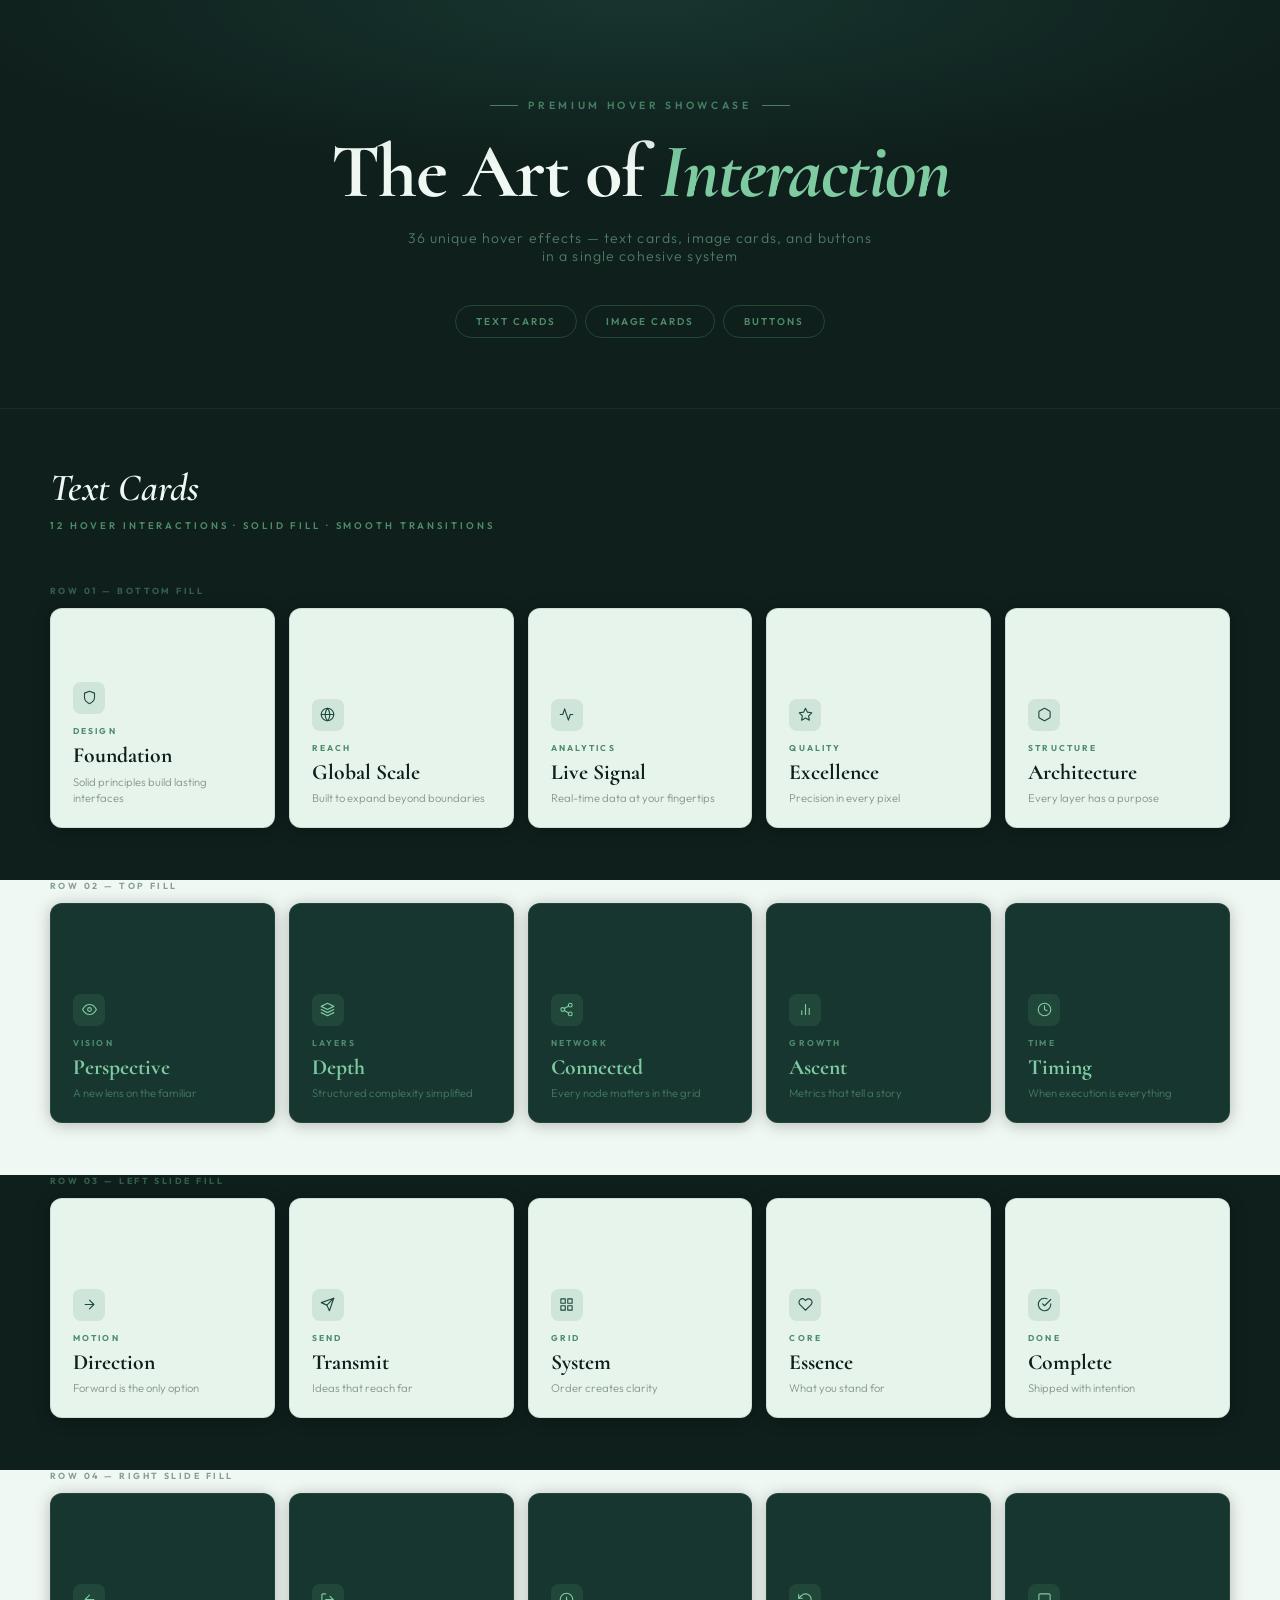
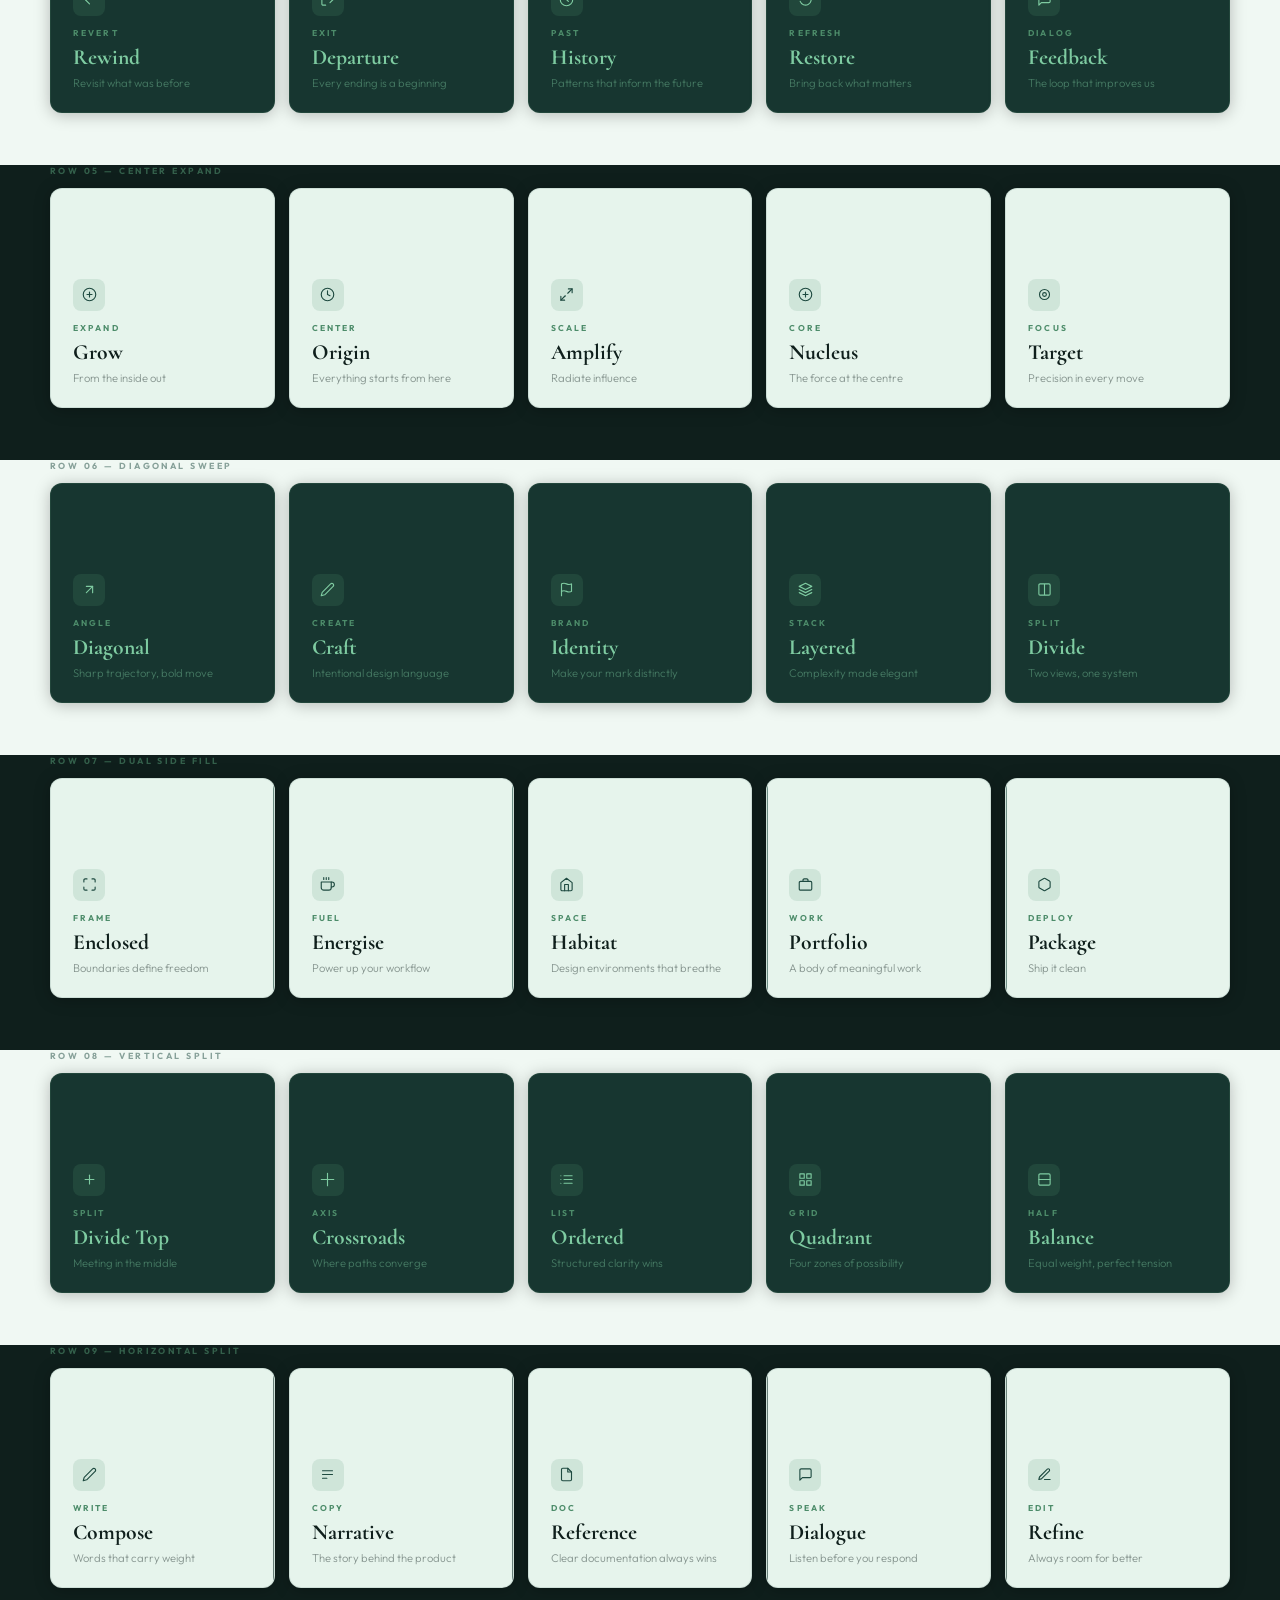
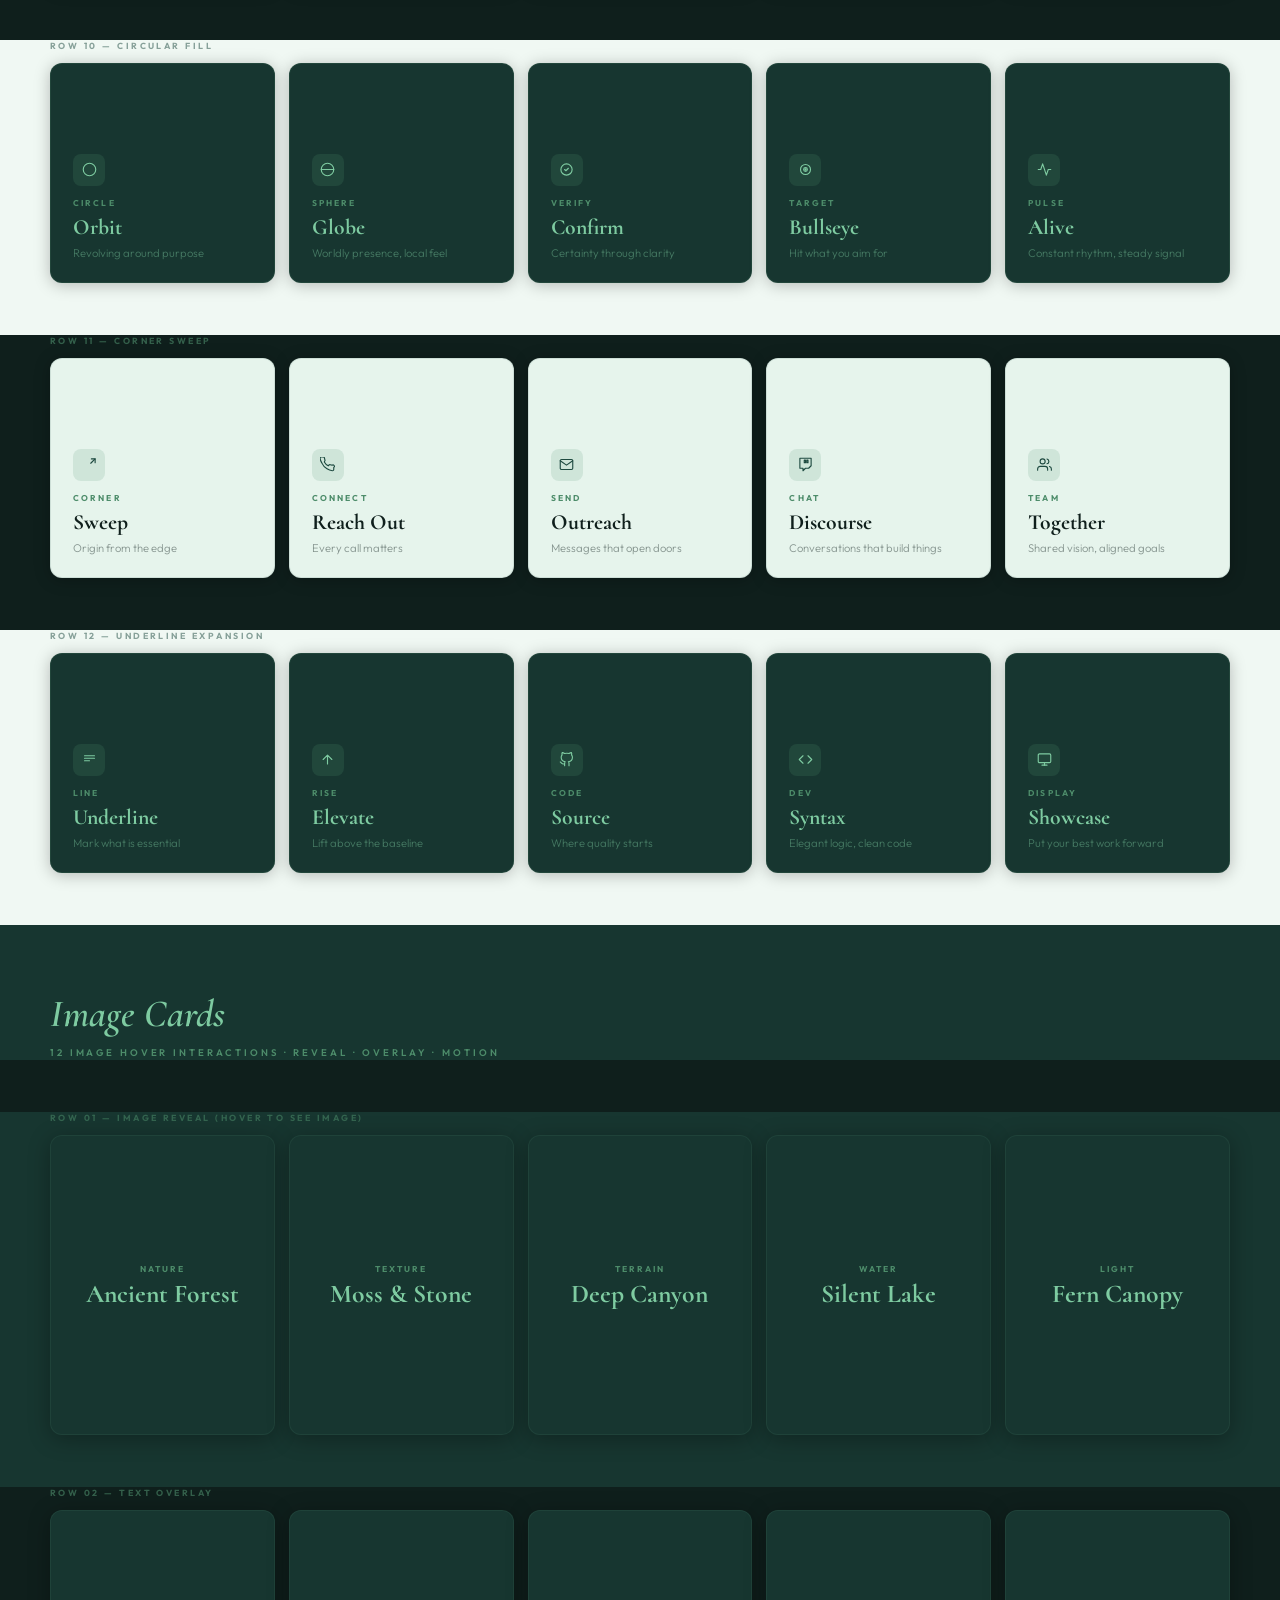
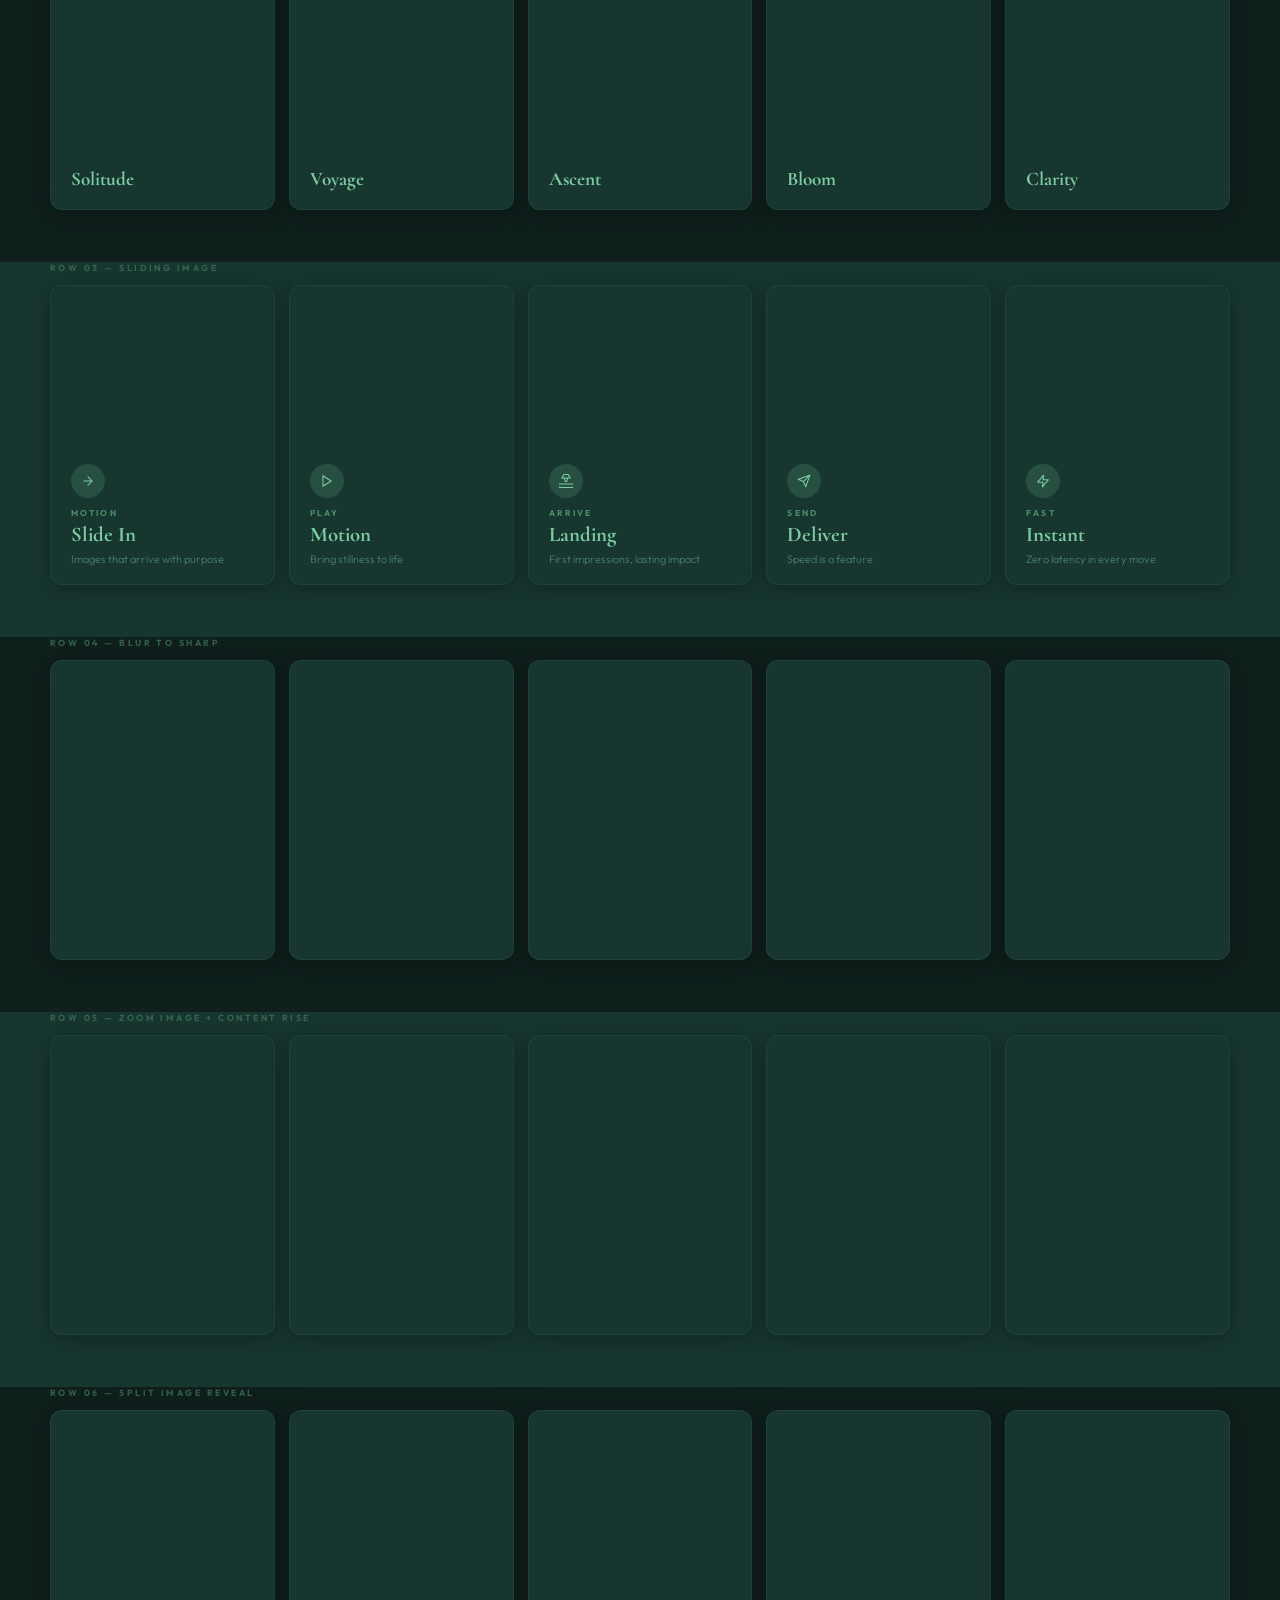
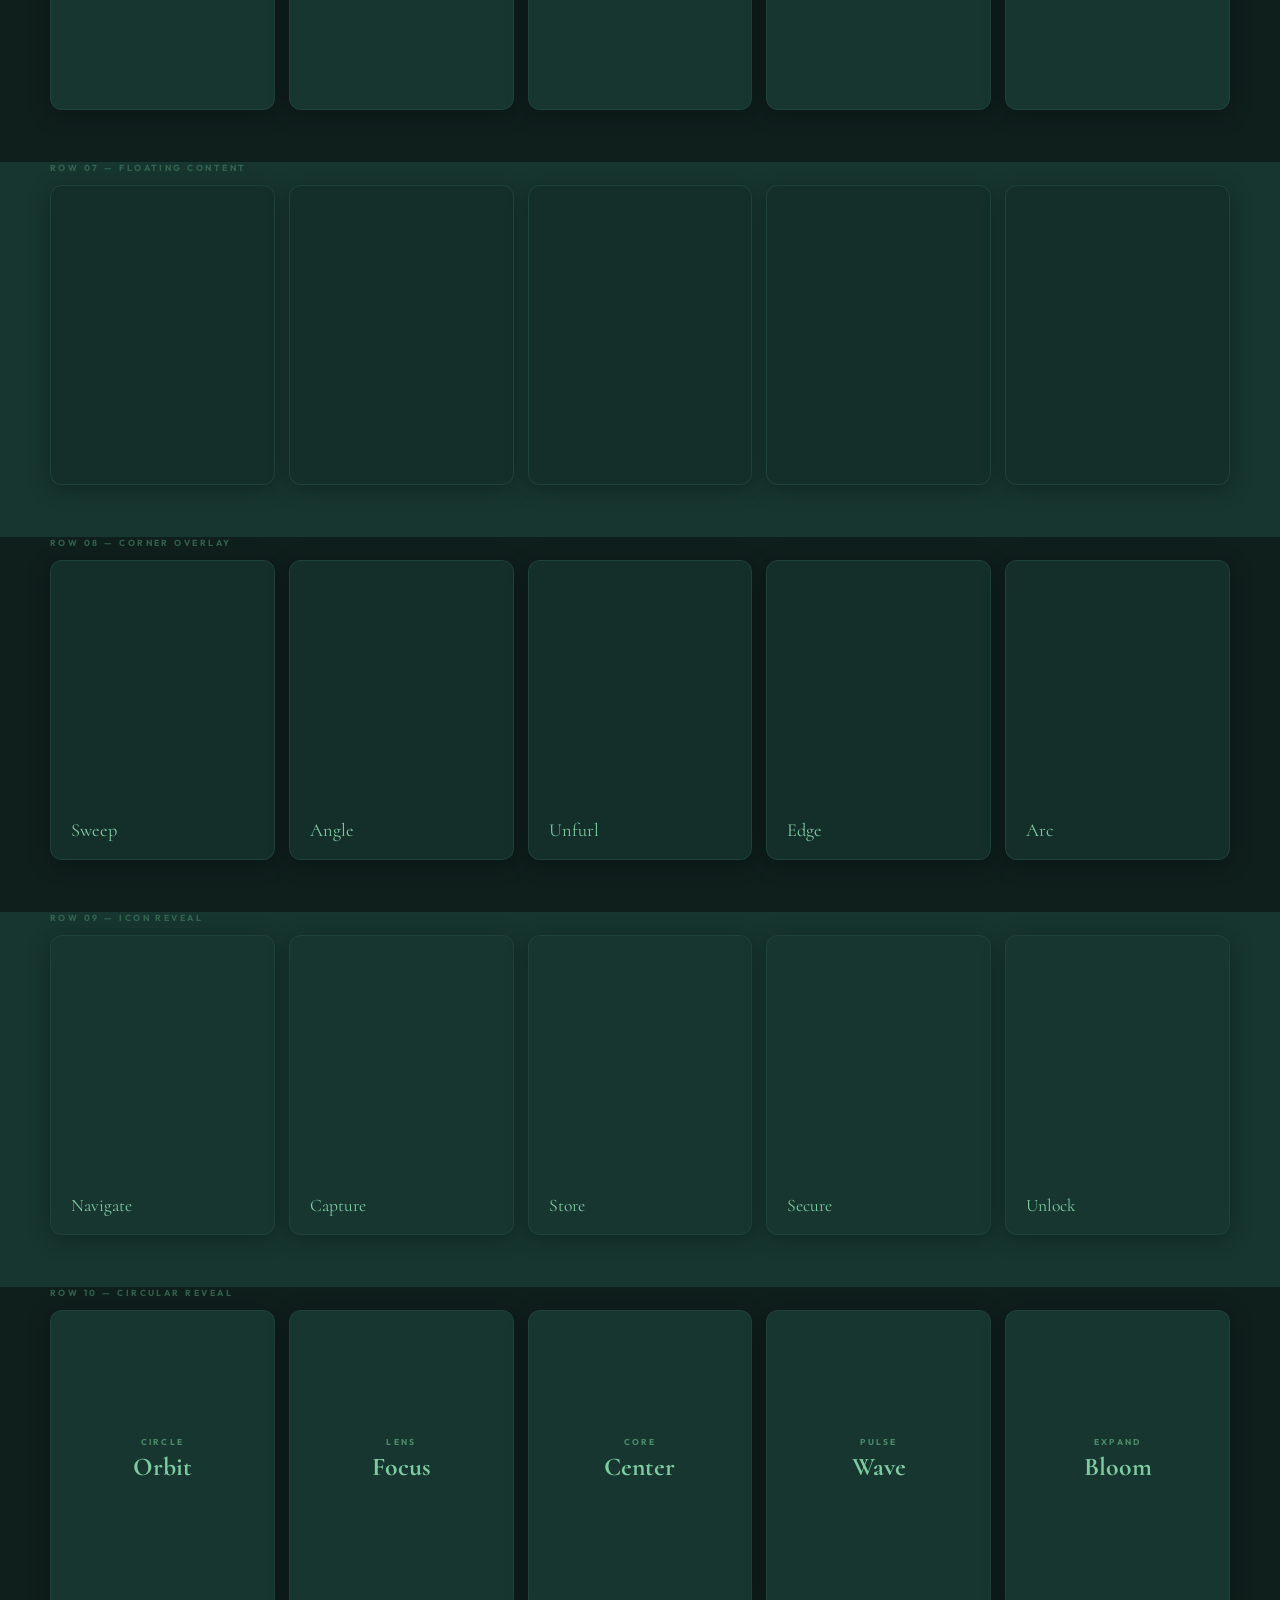
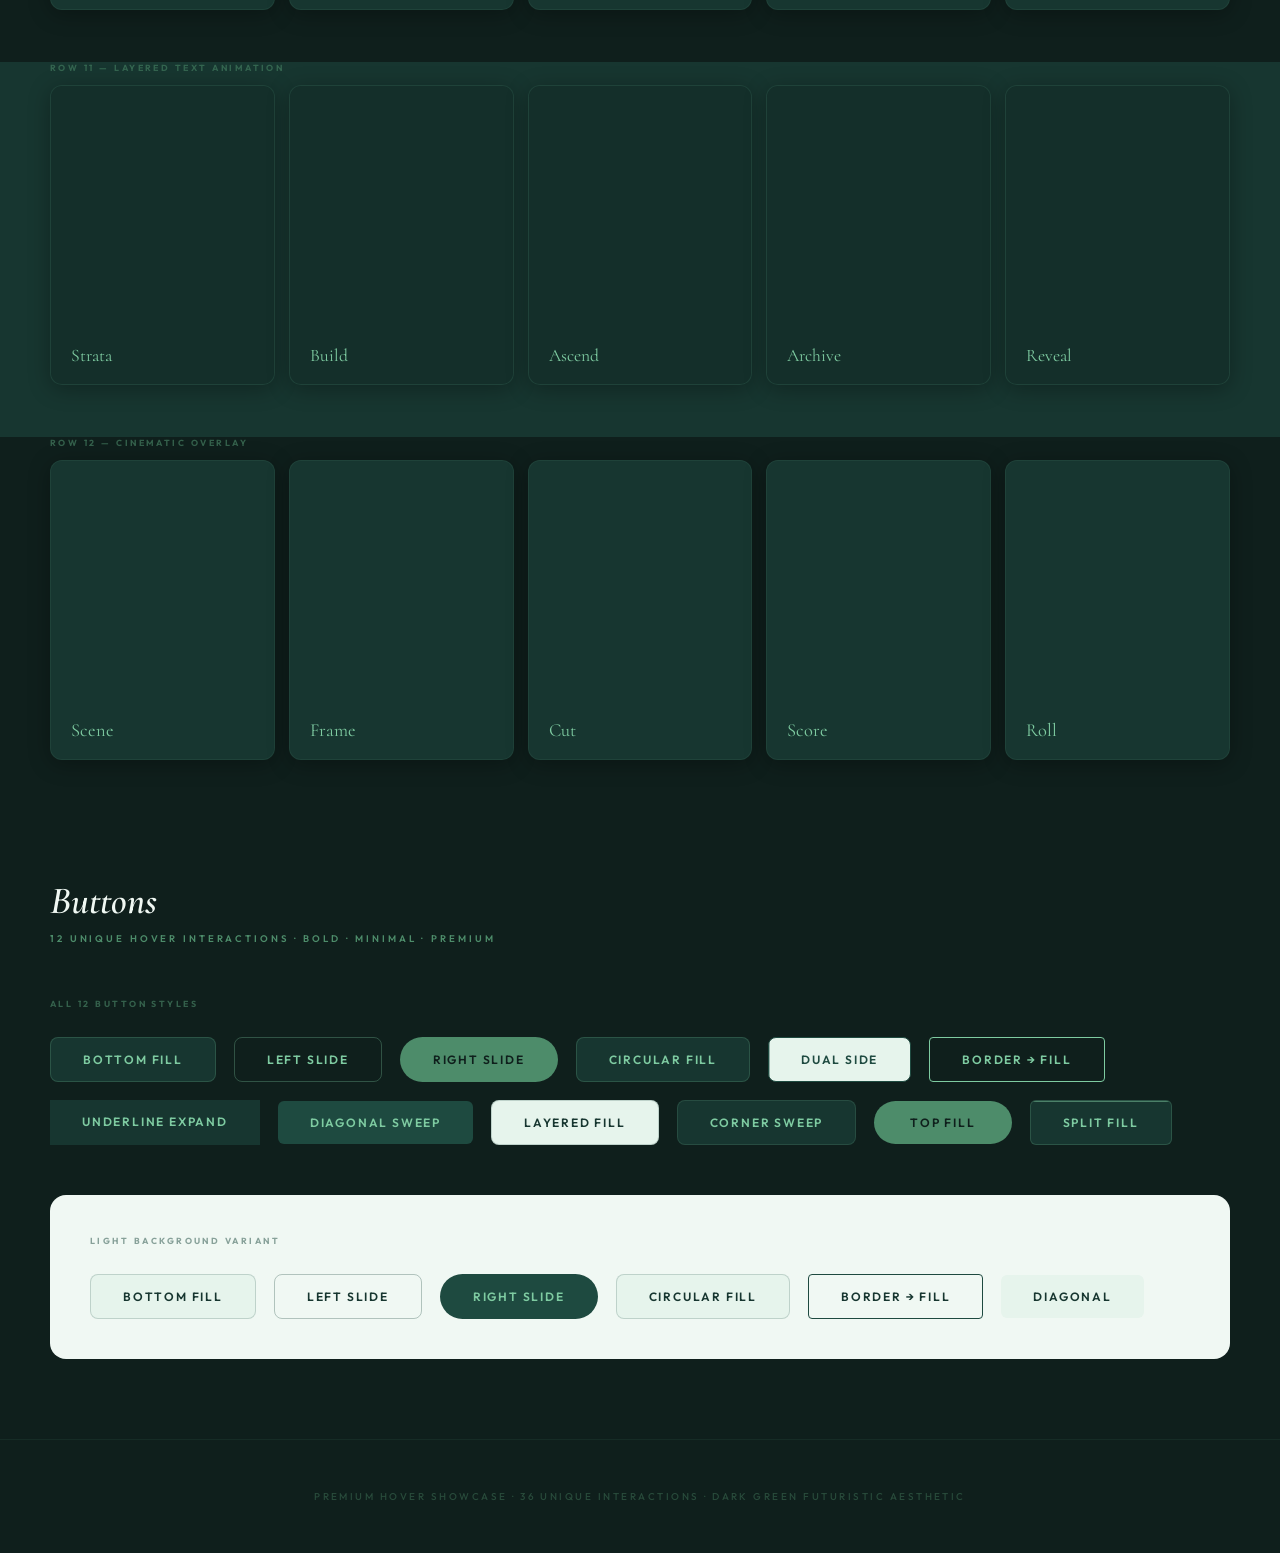
==== commit 8c97f838: "today work done" ====
--- a/hvereffct.html
+++ b/hvereffct.html
@@ -3,1275 +3,1115 @@
 <head>
 <meta charset="UTF-8">
 <meta name="viewport" content="width=device-width, initial-scale=1.0">
-<title>Premium Hover Showcase V2</title>
-<link href="https://fonts.googleapis.com/css2?family=Playfair+Display:ital,wght@0,700;0,900;1,700&family=DM+Sans:wght@300;400;500;600&family=Space+Mono:wght@400;700&display=swap" rel="stylesheet">
+<title>Premium Hover Showcase</title>
+<link href="https://fonts.googleapis.com/css2?family=Cormorant:ital,wght@0,600;0,700;1,600&family=Outfit:wght@300;400;500;600;700&display=swap" rel="stylesheet">
 <style>
+/* ═══════════ TOKENS ═══════════ */
 :root{
-  --ink:#080c10;--ink2:#111820;--ink3:#1a2535;
-  --steel:#1e3a5f;--ocean:#0d5c8a;--azure:#1a8fe3;
-  --gold:#c9943a;--gold2:#f0b84a;--cream:#f5f0e8;
-  --fog:#e8edf5;--mist:#f0f4f9;
-  --fd:'Playfair Display',serif;--fb:'DM Sans',sans-serif;--fm:'Space Mono',monospace;
-  --ease:cubic-bezier(.4,0,.2,1);--spring:cubic-bezier(.34,1.56,.64,1);
-  --t:.5s;--tf:.32s;
-  --r:10px;
+  --d1:#0f1f1c; --d2:#173630; --d3:#1e4a40;
+  --a1:#4d8c6a; --a2:#7ecba1;
+  --light:#e6f4ec; --lighter:#f0f8f3;
+  --fd:'Cormorant',serif; --fb:'Outfit',sans-serif;
+  --tr:0.5s cubic-bezier(.4,0,.2,1);
+  --tr-fast:0.35s cubic-bezier(.4,0,.2,1);
+  --r:12px;
 }
 *,*::before,*::after{box-sizing:border-box;margin:0;padding:0}
 html{scroll-behavior:smooth}
-body{background:var(--ink);font-family:var(--fb);color:var(--fog);overflow-x:hidden;min-width:1100px}
-::-webkit-scrollbar{width:4px}
-::-webkit-scrollbar-track{background:var(--ink)}
-::-webkit-scrollbar-thumb{background:var(--steel);border-radius:2px}
-
-/* ── HERO ── */
+body{background:var(--d1);font-family:var(--fb);color:var(--a2);overflow-x:hidden;min-width:1100px}
+
+/* ── Scrollbar ── */
+::-webkit-scrollbar{width:5px}
+::-webkit-scrollbar-track{background:var(--d1)}
+::-webkit-scrollbar-thumb{background:var(--d3);border-radius:3px}
+
+/* ══════════════════════════════════════════════════════
+   HERO
+══════════════════════════════════════════════════════ */
 .hero{
-  padding:100px 60px 80px;text-align:center;
-  background:linear-gradient(160deg,#0a1525 0%,var(--ink) 60%);
-  border-bottom:1px solid rgba(26,143,227,.12);
+  text-align:center;padding:90px 40px 70px;
+  border-bottom:1px solid rgba(77,140,106,.15);
   position:relative;overflow:hidden;
 }
 .hero::before{
   content:'';position:absolute;inset:0;
-  background:radial-gradient(ellipse 70% 50% at 50% 0%,rgba(26,95,143,.25) 0%,transparent 70%);
+  background:radial-gradient(ellipse 80% 60% at 50% 0%, rgba(30,74,64,.5) 0%, transparent 70%);
   pointer-events:none;
 }
-.eyebrow{
-  display:inline-flex;align-items:center;gap:12px;
-  font-family:var(--fm);font-size:.6rem;letter-spacing:.3em;
-  color:var(--azure);margin-bottom:28px;text-transform:uppercase;
-}
-.eyebrow::before,.eyebrow::after{content:'';width:30px;height:1px;background:var(--azure);opacity:.5}
-.hero h1{font-family:var(--fd);font-size:clamp(3.2rem,7vw,6rem);font-weight:900;line-height:.95;letter-spacing:-.03em;color:var(--mist);margin-bottom:16px}
-.hero h1 em{font-style:italic;color:var(--gold2)}
-.hero p{font-size:.85rem;color:rgba(200,215,235,.5);letter-spacing:.1em;font-weight:300;max-width:500px;margin:0 auto 40px}
-.hnav{display:flex;gap:8px;justify-content:center;flex-wrap:wrap}
-.hnav a{
-  font-family:var(--fm);font-size:.58rem;letter-spacing:.2em;text-transform:uppercase;
-  padding:10px 22px;border:1px solid rgba(26,143,227,.3);border-radius:40px;
-  color:var(--azure);text-decoration:none;transition:all .3s;font-weight:700;
-}
-.hnav a:hover{background:var(--azure);color:var(--ink);border-color:var(--azure)}
-
-/* ── LAYOUT ── */
-.chapter{padding:70px 60px 0}
-.chapter h2{font-family:var(--fd);font-size:2.6rem;font-weight:700;font-style:italic;color:var(--mist);line-height:1;margin-bottom:6px}
-.chapter span{font-family:var(--fm);font-size:.55rem;letter-spacing:.3em;text-transform:uppercase;color:var(--azure);opacity:.7}
-.section{padding:0 60px 60px}
-.rlbl{font-family:var(--fm);font-size:.5rem;letter-spacing:.3em;text-transform:uppercase;color:rgba(26,143,227,.5);margin-bottom:14px;font-weight:700}
-.row5{display:grid;grid-template-columns:repeat(5,1fr);gap:14px}
-.row4{display:grid;grid-template-columns:repeat(4,1fr);gap:16px}
-.row3{display:grid;grid-template-columns:repeat(3,1fr);gap:18px}
-
-/* ── BASE CARD ── */
-.c{
-  position:relative;height:230px;border-radius:var(--r);
+.hero-eyebrow{
+  font-size:.65rem;letter-spacing:.35em;text-transform:uppercase;
+  color:var(--a1);font-weight:600;margin-bottom:22px;
+  display:inline-flex;align-items:center;gap:10px;
+}
+.hero-eyebrow::before,.hero-eyebrow::after{
+  content:'';display:block;width:28px;height:1px;background:var(--a1);
+}
+.hero h1{
+  font-family:var(--fd);font-size:clamp(3rem,6vw,5.5rem);
+  font-weight:700;color:var(--lighter);line-height:1;
+  letter-spacing:-.02em;margin-bottom:18px;
+}
+.hero h1 em{font-style:italic;color:var(--a2)}
+.hero p{
+  font-size:.88rem;color:rgba(126,203,161,.55);letter-spacing:.08em;
+  font-weight:300;max-width:480px;margin:0 auto;
+}
+.hero-nav{
+  display:flex;gap:8px;justify-content:center;margin-top:40px;flex-wrap:wrap;
+}
+.hero-nav a{
+  font-size:.62rem;letter-spacing:.2em;text-transform:uppercase;
+  padding:9px 20px;border:1px solid rgba(77,140,106,.35);
+  border-radius:40px;color:var(--a1);text-decoration:none;
+  transition:all .3s;font-weight:600;
+}
+.hero-nav a:hover{background:var(--a1);color:var(--d1);border-color:var(--a1)}
+
+/* ══════════════════════════════════════════════════════
+   LAYOUT WRAPPERS
+══════════════════════════════════════════════════════ */
+.chapter{padding:70px 50px 0}
+.chapter-hd{margin-bottom:52px}
+.chapter-hd h2{
+  font-family:var(--fd);font-size:2.4rem;font-weight:600;
+  font-style:italic;color:var(--lighter);line-height:1;margin-bottom:6px;
+}
+.chapter-hd span{
+  font-size:.6rem;letter-spacing:.3em;text-transform:uppercase;
+  color:var(--a1);font-weight:600;
+}
+.section{padding:0 50px 56px}
+.row-lbl{
+  font-size:.55rem;letter-spacing:.28em;text-transform:uppercase;
+  color:rgba(77,140,106,.6);margin-bottom:12px;font-weight:700;
+}
+.row{display:grid;grid-template-columns:repeat(5,1fr);gap:14px}
+
+/* ── Section bg alternation ── */
+.sec-dark{background:var(--d1)}
+.sec-light{background:var(--lighter)}
+.sec-light .chapter-hd h2{color:var(--d1)}
+.sec-light .chapter-hd span{color:var(--a1)}
+.sec-light .row-lbl{color:rgba(30,74,64,.5)}
+
+/* ══════════════════════════════════════════════════════
+   TEXT CARD BASE
+══════════════════════════════════════════════════════ */
+.tc{
+  position:relative;height:220px;border-radius:var(--r);
   overflow:hidden;cursor:pointer;
-  border:1px solid rgba(255,255,255,.06);
-  box-shadow:0 2px 20px rgba(0,0,0,.4);
-  transition:box-shadow var(--t) var(--ease),transform var(--t) var(--ease);
-}
-.c:hover{box-shadow:0 8px 40px rgba(0,0,0,.6)}
-.cfill{position:absolute;inset:0;z-index:2;pointer-events:none}
-.cbody{
+  border:1px solid rgba(126,203,161,.1);
+  box-shadow:0 2px 16px rgba(0,0,0,.25);
+  transition:box-shadow var(--tr);
+}
+.tc:hover{box-shadow:0 6px 32px rgba(0,0,0,.4)}
+.tc-fill{position:absolute;inset:0;z-index:2;pointer-events:none}
+.tc-body{
+  position:absolute;inset:0;z-index:4;
+  display:flex;flex-direction:column;justify-content:flex-end;
+  padding:24px 22px 20px;
+}
+.tc-ico{
+  width:32px;height:32px;border-radius:8px;
+  display:flex;align-items:center;justify-content:center;
+  margin-bottom:12px;transition:background var(--tr),transform var(--tr);
+}
+.tc-ico svg{width:15px;height:15px;stroke-width:1.8;stroke-linecap:round;stroke-linejoin:round;fill:none}
+.tc-tag{
+  font-size:.53rem;letter-spacing:.25em;text-transform:uppercase;
+  font-weight:700;margin-bottom:7px;
+  transition:color var(--tr);
+}
+.tc-title{
+  font-family:var(--fd);font-size:1.35rem;font-weight:700;
+  line-height:1.15;transition:color var(--tr);
+}
+.tc-desc{
+  font-size:.7rem;margin-top:6px;font-weight:300;
+  line-height:1.5;transition:color var(--tr),opacity var(--tr);
+}
+
+/* Dark card defaults */
+.tc.dk{background:var(--d2)}
+.tc.dk .tc-tag{color:var(--a1)}
+.tc.dk .tc-title{color:var(--a2)}
+.tc.dk .tc-desc{color:rgba(126,203,161,.45)}
+.tc.dk .tc-ico{background:rgba(77,140,106,.2)}
+.tc.dk .tc-ico svg{stroke:var(--a2)}
+
+/* Light card defaults */
+.tc.lt{background:var(--light);border-color:rgba(30,74,64,.12)}
+.tc.lt .tc-tag{color:var(--a1)}
+.tc.lt .tc-title{color:var(--d1)}
+.tc.lt .tc-desc{color:rgba(15,31,28,.45)}
+.tc.lt .tc-ico{background:rgba(77,140,106,.15)}
+.tc.lt .tc-ico svg{stroke:var(--d3)}
+
+/* ──────── TEXT ROW 1 — Bottom-to-top fill ──────── */
+.tr1 .tc-fill{background:var(--d3);clip-path:inset(100% 0 0 0);transition:clip-path var(--tr)}
+.tr1 .tc:hover .tc-fill{clip-path:inset(0 0 0 0)}
+.tr1 .tc.lt:hover .tc-tag,.tr1 .tc.lt:hover .tc-ico svg{color:var(--a2);stroke:var(--a2)}
+.tr1 .tc.lt:hover .tc-title{color:var(--a2)}
+.tr1 .tc.lt:hover .tc-desc{color:rgba(126,203,161,.6)}
+.tr1 .tc.lt:hover .tc-ico{background:rgba(126,203,161,.15)}
+.tr1 .tc.dk:hover .tc-title{color:var(--lighter)}
+.tr1 .tc.dk:hover .tc-ico{background:rgba(126,203,161,.2)}
+
+/* ──────── TEXT ROW 2 — Top-to-bottom fill ──────── */
+.tr2 .tc-fill{background:var(--a2);clip-path:inset(0 0 100% 0);transition:clip-path var(--tr)}
+.tr2 .tc:hover .tc-fill{clip-path:inset(0 0 0% 0)}
+.tr2 .tc.dk:hover .tc-tag,.tr2 .tc.lt:hover .tc-tag{color:var(--d2)}
+.tr2 .tc.dk:hover .tc-title,.tr2 .tc.lt:hover .tc-title{color:var(--d1)}
+.tr2 .tc.dk:hover .tc-desc,.tr2 .tc.lt:hover .tc-desc{color:rgba(15,31,28,.55)}
+.tr2 .tc:hover .tc-ico{background:rgba(15,31,28,.15)}
+.tr2 .tc:hover .tc-ico svg{stroke:var(--d1)}
+
+/* ──────── TEXT ROW 3 — Left-to-right fill ──────── */
+.tr3 .tc-fill{background:var(--d3);clip-path:inset(0 100% 0 0);transition:clip-path var(--tr)}
+.tr3 .tc:hover .tc-fill{clip-path:inset(0 0% 0 0)}
+.tr3 .tc.lt:hover .tc-title,.tr3 .tc.lt:hover .tc-tag{color:var(--a2)}
+.tr3 .tc.lt:hover .tc-desc{color:rgba(126,203,161,.55)}
+.tr3 .tc.lt:hover .tc-ico svg{stroke:var(--a2)}
+.tr3 .tc.lt:hover .tc-ico{background:rgba(126,203,161,.15)}
+.tr3 .tc.dk:hover .tc-title{color:var(--lighter)}
+
+/* ──────── TEXT ROW 4 — Right-to-left fill ──────── */
+.tr4 .tc-fill{background:var(--a1);clip-path:inset(0 0 0 100%);transition:clip-path var(--tr)}
+.tr4 .tc:hover .tc-fill{clip-path:inset(0 0 0 0%)}
+.tr4 .tc:hover .tc-tag{color:var(--d1)}
+.tr4 .tc:hover .tc-title{color:var(--d1)}
+.tr4 .tc:hover .tc-desc{color:rgba(15,31,28,.6)}
+.tr4 .tc:hover .tc-ico{background:rgba(15,31,28,.2)}
+.tr4 .tc:hover .tc-ico svg{stroke:var(--d1)}
+
+/* ──────── TEXT ROW 5 — Center expand ──────── */
+.tr5 .tc-fill{
+  background:var(--d2);border-radius:50%;
+  width:0;height:0;top:50%;left:50%;
+  transform:translate(-50%,-50%);
+  transition:width .55s cubic-bezier(.4,0,.2,1),height .55s cubic-bezier(.4,0,.2,1);
+}
+.tr5 .tc:hover .tc-fill{width:220%;height:220%}
+.tr5 .tc.lt:hover .tc-title{color:var(--a2)}
+.tr5 .tc.lt:hover .tc-desc{color:rgba(126,203,161,.5)}
+.tr5 .tc.lt:hover .tc-tag{color:var(--a1)}
+.tr5 .tc.lt:hover .tc-ico svg{stroke:var(--a2)}
+.tr5 .tc.lt:hover .tc-ico{background:rgba(126,203,161,.15)}
+.tr5 .tc.dk:hover .tc-title{color:var(--lighter)}
+
+/* ──────── TEXT ROW 6 — Diagonal sweep ──────── */
+.tr6 .tc-fill{
+  background:var(--a1);
+  clip-path:polygon(0 100%,0 100%,0 100%);
+  transition:clip-path .6s cubic-bezier(.4,0,.2,1);
+}
+.tr6 .tc:hover .tc-fill{clip-path:polygon(-5% 105%,105% -5%,105% 105%)}
+.tr6 .tc:hover .tc-tag{color:var(--d1)}
+.tr6 .tc:hover .tc-title{color:var(--d1)}
+.tr6 .tc:hover .tc-desc{color:rgba(15,31,28,.6)}
+.tr6 .tc:hover .tc-ico{background:rgba(15,31,28,.2)}
+.tr6 .tc:hover .tc-ico svg{stroke:var(--d1)}
+
+/* ──────── TEXT ROW 7 — Dual-side fill ──────── */
+.tr7 .fill-l,.tr7 .fill-r{
+  position:absolute;top:0;bottom:0;width:50%;z-index:2;
+  background:var(--d3);pointer-events:none;
+  transition:transform var(--tr);
+}
+.tr7 .fill-l{left:0;transform:translateX(-100%)}
+.tr7 .fill-r{right:0;transform:translateX(100%)}
+.tr7 .tc:hover .fill-l{transform:translateX(0)}
+.tr7 .tc:hover .fill-r{transform:translateX(0)}
+.tr7 .tc.lt:hover .tc-title{color:var(--a2)}
+.tr7 .tc.lt:hover .tc-desc{color:rgba(126,203,161,.5)}
+.tr7 .tc.lt:hover .tc-tag{color:var(--a1)}
+.tr7 .tc.lt:hover .tc-ico svg{stroke:var(--a2)}
+.tr7 .tc.lt:hover .tc-ico{background:rgba(126,203,161,.15)}
+.tr7 .tc.dk:hover .tc-title{color:var(--lighter)}
+
+/* ──────── TEXT ROW 8 — Vertical split ──────── */
+.tr8 .fill-t,.tr8 .fill-b{
+  position:absolute;left:0;right:0;height:50%;z-index:2;
+  background:var(--a2);pointer-events:none;
+  transition:transform var(--tr);
+}
+.tr8 .fill-t{top:0;transform:translateY(-100%)}
+.tr8 .fill-b{bottom:0;transform:translateY(100%)}
+.tr8 .tc:hover .fill-t{transform:translateY(0)}
+.tr8 .tc:hover .fill-b{transform:translateY(0)}
+.tr8 .tc:hover .tc-tag,.tr8 .tc:hover .tc-title,.tr8 .tc:hover .tc-desc{color:var(--d1)}
+.tr8 .tc:hover .tc-ico{background:rgba(15,31,28,.15)}
+.tr8 .tc:hover .tc-ico svg{stroke:var(--d1)}
+
+/* ──────── TEXT ROW 9 — Horizontal split ──────── */
+.tr9 .fill-hl,.tr9 .fill-hr{
+  position:absolute;top:0;bottom:0;width:50%;z-index:2;
+  background:var(--d2);pointer-events:none;
+  transition:transform var(--tr);
+}
+.tr9 .fill-hl{left:0;transform:translateX(-100%)}
+.tr9 .fill-hr{right:0;transform:translateX(100%)}
+.tr9 .tc:hover .fill-hl{transform:translateX(0)}
+.tr9 .tc:hover .fill-hr{transform:translateX(0)}
+.tr9 .tc.lt:hover .tc-title{color:var(--a2)}
+.tr9 .tc.lt:hover .tc-desc{color:rgba(126,203,161,.5)}
+.tr9 .tc.lt:hover .tc-tag{color:var(--a1)}
+.tr9 .tc.lt:hover .tc-ico svg{stroke:var(--a2)}
+.tr9 .tc.lt:hover .tc-ico{background:rgba(126,203,161,.15)}
+.tr9 .tc.dk:hover .tc-title{color:var(--lighter)}
+
+/* ──────── TEXT ROW 10 — Circular fill ──────── */
+.tr10 .tc-fill{
+  background:radial-gradient(circle,var(--d3) 0%,var(--d2) 100%);
+  border-radius:50%;width:0;height:0;
+  top:50%;left:50%;transform:translate(-50%,-50%);
+  transition:width .6s cubic-bezier(.4,0,.2,1),height .6s cubic-bezier(.4,0,.2,1);
+}
+.tr10 .tc:hover .tc-fill{width:230%;height:230%}
+.tr10 .tc.lt:hover .tc-title{color:var(--a2)}
+.tr10 .tc.lt:hover .tc-tag{color:var(--a1)}
+.tr10 .tc.lt:hover .tc-desc{color:rgba(126,203,161,.5)}
+.tr10 .tc.lt:hover .tc-ico svg{stroke:var(--a2)}
+.tr10 .tc.lt:hover .tc-ico{background:rgba(126,203,161,.15)}
+.tr10 .tc.dk:hover .tc-title{color:var(--lighter)}
+
+/* ──────── TEXT ROW 11 — Corner sweep ──────── */
+.tr11 .tc-fill{
+  background:var(--a1);
+  clip-path:polygon(100% 0,100% 0,100% 0);
+  transition:clip-path .62s cubic-bezier(.4,0,.2,1);
+}
+.tr11 .tc:hover .tc-fill{clip-path:polygon(100% 0,-5% 0,-5% 110%,105% 110%)}
+.tr11 .tc:hover .tc-tag{color:var(--d1)}
+.tr11 .tc:hover .tc-title{color:var(--d1)}
+.tr11 .tc:hover .tc-desc{color:rgba(15,31,28,.6)}
+.tr11 .tc:hover .tc-ico{background:rgba(15,31,28,.2)}
+.tr11 .tc:hover .tc-ico svg{stroke:var(--d1)}
+
+/* ──────── TEXT ROW 12 — Underline expansion ──────── */
+.tr12 .tc::after{
+  content:'';position:absolute;bottom:0;left:0;right:0;
+  height:3px;background:var(--a2);
+  transform:scaleX(0);transform-origin:left;
+  transition:transform var(--tr);z-index:5;
+}
+.tr12 .tc-fill{background:var(--d3);clip-path:inset(100% 0 0 0);transition:clip-path var(--tr)}
+.tr12 .tc:hover::after{transform:scaleX(1)}
+.tr12 .tc:hover .tc-fill{clip-path:inset(20% 0 0 0)}
+.tr12 .tc.lt:hover .tc-title{color:var(--a2)}
+.tr12 .tc.lt:hover .tc-tag{color:var(--a1)}
+.tr12 .tc.lt:hover .tc-desc{color:rgba(126,203,161,.55)}
+.tr12 .tc.lt:hover .tc-ico svg{stroke:var(--a2)}
+.tr12 .tc.lt:hover .tc-ico{background:rgba(126,203,161,.15)}
+.tr12 .tc.dk:hover .tc-title{color:var(--lighter)}
+.tr12 .tc.dk:hover .tc-ico{background:rgba(126,203,161,.2)}
+
+/* ══════════════════════════════════════════════════════
+   IMAGE CARD BASE
+══════════════════════════════════════════════════════ */
+.ic{
+  position:relative;height:300px;border-radius:var(--r);
+  overflow:hidden;cursor:pointer;background:var(--d2);
+  border:1px solid rgba(126,203,161,.08);
+  box-shadow:0 4px 22px rgba(0,0,0,.3);
+  transition:box-shadow var(--tr);
+}
+.ic:hover{box-shadow:0 8px 40px rgba(0,0,0,.5)}
+.ic-img{
+  position:absolute;inset:0;
+  background-size:cover;background-position:center;
+  transition:transform .55s cubic-bezier(.4,0,.2,1),filter .5s ease,opacity .5s ease;
+}
+.ic:hover .ic-img{transform:scale(1.06)}
+.ic-fill{position:absolute;inset:0;z-index:2;pointer-events:none}
+.ic-body{
   position:absolute;inset:0;z-index:4;
   display:flex;flex-direction:column;justify-content:flex-end;
   padding:22px 20px 18px;
 }
-.ctag{font-family:var(--fm);font-size:.5rem;letter-spacing:.25em;text-transform:uppercase;font-weight:700;margin-bottom:8px;color:var(--azure);transition:color var(--t)}
-.ctitle{font-family:var(--fd);font-size:1.45rem;font-weight:700;line-height:1.1;color:var(--mist);transition:color var(--t),transform var(--t)}
-.cdesc{font-size:.68rem;margin-top:6px;font-weight:300;line-height:1.55;color:rgba(200,215,235,.4);transition:color var(--t),opacity var(--t),transform var(--t)}
-.cico{
-  width:36px;height:36px;border-radius:8px;
+.ic-tag{font-size:.53rem;letter-spacing:.25em;text-transform:uppercase;font-weight:700;color:var(--a1);margin-bottom:5px;transition:color var(--tr)}
+.ic-title{font-family:var(--fd);font-size:1.3rem;font-weight:700;color:var(--a2);line-height:1.2;transition:color var(--tr)}
+.ic-sub{font-size:.68rem;color:rgba(126,203,161,.5);margin-top:4px;font-weight:300;transition:color var(--tr)}
+.ic-ico{
+  width:34px;height:34px;border-radius:50%;
+  background:rgba(77,140,106,.3);
   display:flex;align-items:center;justify-content:center;
-  margin-bottom:14px;background:rgba(26,143,227,.12);
-  transition:background var(--t),transform var(--t);
-}
-.cico svg{width:16px;height:16px;stroke:var(--azure);fill:none;stroke-width:1.6;stroke-linecap:round;stroke-linejoin:round;transition:stroke var(--t),transform var(--t)}
-
-/* dark card base */
-.dk{background:var(--ink2)}
-
-/* ════════════════════════════════════════
-   SECTION 1: MAGNETIC / 3D TILT CARDS
-════════════════════════════════════════ */
-.tilt-card{
-  position:relative;height:230px;border-radius:12px;
-  overflow:visible;cursor:pointer;
-  transform-style:preserve-3d;
-  transition:box-shadow .4s var(--ease);
-  box-shadow:0 4px 24px rgba(0,0,0,.5);
-}
-.tilt-card .inner{
-  position:absolute;inset:0;border-radius:12px;overflow:hidden;
-  background:var(--ink2);border:1px solid rgba(255,255,255,.07);
-  transform-style:preserve-3d;
-  transition:transform .15s linear;
-}
-.tilt-card .shine{
-  position:absolute;inset:0;z-index:10;
-  background:radial-gradient(circle at 50% 50%,rgba(255,255,255,.08) 0%,transparent 60%);
-  opacity:0;transition:opacity .3s;border-radius:12px;pointer-events:none;
-}
-.tilt-card:hover .shine{opacity:1}
-.tilt-card .inner .cbody{z-index:4}
-.tilt-card .glow{
-  position:absolute;inset:-2px;border-radius:14px;z-index:-1;
-  background:conic-gradient(from var(--a,0deg),var(--azure),var(--gold),var(--azure));
-  opacity:0;filter:blur(8px);
-  transition:opacity .4s;
-}
-.tilt-card:hover .glow{opacity:.5}
-.tilt-card .ctag{color:var(--gold2)}
-.tilt-card .cico{background:rgba(201,148,58,.15)}
-.tilt-card .cico svg{stroke:var(--gold2)}
-
-/* ════════════════════════════════════════
-   SECTION 2: GLITCH / SCANLINE EFFECTS
-════════════════════════════════════════ */
-.glitch-card{
-  position:relative;height:230px;border-radius:var(--r);
-  overflow:hidden;cursor:pointer;background:var(--ink2);
-  border:1px solid rgba(26,143,227,.1);
-  box-shadow:0 2px 20px rgba(0,0,0,.4);
-}
-.glitch-card .scanlines{
-  position:absolute;inset:0;z-index:6;pointer-events:none;
-  background:repeating-linear-gradient(0deg,transparent,transparent 2px,rgba(0,0,0,.15) 2px,rgba(0,0,0,.15) 4px);
-  opacity:0;transition:opacity .3s;
-}
-.glitch-card:hover .scanlines{opacity:1}
-.glitch-card .g-shift{
-  position:absolute;inset:0;z-index:5;pointer-events:none;
-  background:var(--ink3);
-  clip-path:polygon(0 0,100% 0,100% 0,0 0);
-  transition:none;
-}
-.glitch-card .cbody{z-index:7}
-.glitch-card .ctitle{font-family:var(--fm);font-size:1.1rem;letter-spacing:.05em}
-.glitch-card .ctag{color:var(--gold2)}
-.glitch-card .cico{background:rgba(201,148,58,.12);border-radius:4px}
-.glitch-card .cico svg{stroke:var(--gold2)}
-.glitch-card .noise{
-  position:absolute;inset:0;z-index:3;pointer-events:none;
-  opacity:0;transition:opacity .3s;
-  background-image:url("data:image/svg+xml,%3Csvg xmlns='http://www.w3.org/2000/svg' width='200' height='200'%3E%3Cfilter id='n'%3E%3CfeTurbulence type='fractalNoise' baseFrequency='0.9' numOctaves='4' stitchTiles='stitch'/%3E%3C/filter%3E%3Crect width='200' height='200' filter='url(%23n)' opacity='0.08'/%3E%3C/svg%3E");
-}
-.glitch-card:hover .noise{opacity:1}
-.glitch-card .accent-bar{
-  position:absolute;top:0;left:0;right:0;height:3px;z-index:8;
-  background:linear-gradient(90deg,var(--azure),var(--gold2),var(--azure));
-  background-size:200%;transform:scaleX(0);transform-origin:left;
-  transition:transform .5s var(--ease),background-position .5s;
-}
-.glitch-card:hover .accent-bar{transform:scaleX(1);background-position:100%}
-
-/* ════════════════════════════════════════
-   SECTION 3: LIQUID / MORPHING FILL
-════════════════════════════════════════ */
-.liquid-card{
-  position:relative;height:230px;border-radius:var(--r);
-  overflow:hidden;cursor:pointer;
-  background:var(--ink2);border:1px solid rgba(255,255,255,.06);
-  box-shadow:0 2px 20px rgba(0,0,0,.4);
-}
-.liquid-card .blob{
-  position:absolute;z-index:2;pointer-events:none;
-  border-radius:40% 60% 70% 30% / 40% 50% 60% 50%;
-  transition:transform .6s var(--ease),width .6s var(--ease),height .6s var(--ease),border-radius .6s var(--ease),opacity .4s;
-  opacity:0;
-}
-.liquid-card:hover .blob{opacity:1}
-.lq1 .blob{background:rgba(26,143,227,.2);width:180%;height:180%;top:-40%;left:-40%}
-.lq1:hover .blob{border-radius:60% 40% 30% 70% / 60% 30% 70% 40%;transform:rotate(60deg) scale(1.1)}
-.lq2 .blob{background:rgba(201,148,58,.18);width:200%;height:200%;top:-50%;left:-50%}
-.lq2:hover .blob{border-radius:30% 70% 50% 50% / 30% 30% 70% 70%;transform:rotate(-45deg) scale(1.05)}
-.lq3 .blob{background:rgba(26,95,143,.25);width:220%;height:220%;top:-60%;left:-60%}
-.lq3:hover .blob{border-radius:70% 30% 30% 70% / 50% 50% 30% 60%;transform:rotate(90deg) scale(1.08)}
-.lq4 .blob{background:rgba(26,143,227,.15);width:190%;height:190%;top:-45%;left:-45%}
-.lq4:hover .blob{border-radius:50% 50% 30% 70% / 60% 40% 60% 40%;transform:rotate(-70deg) scale(1.12)}
-.lq5 .blob{background:rgba(201,148,58,.2);width:210%;height:210%;top:-55%;left:-55%}
-.lq5:hover .blob{border-radius:40% 60% 60% 40% / 40% 30% 60% 50%;transform:rotate(30deg) scale(1.06)}
-.liquid-card .cbody{z-index:4}
-.liquid-card .ctag{color:var(--gold2)}
-.liquid-card .cico{background:rgba(201,148,58,.12)}
-.liquid-card .cico svg{stroke:var(--gold2)}
-.liquid-card:hover .ctitle{color:#fff}
-.liquid-card:hover .cdesc{color:rgba(200,215,235,.6)}
-
-/* ════════════════════════════════════════
-   SECTION 4: GRADIENT WIPE + STAGGER TEXT
-════════════════════════════════════════ */
-.gw-card{
-  position:relative;height:230px;border-radius:var(--r);
-  overflow:hidden;cursor:pointer;
-  background:var(--ink2);border:1px solid rgba(255,255,255,.06);
-  box-shadow:0 2px 20px rgba(0,0,0,.4);
-}
-.gw-card .gwfill{
-  position:absolute;inset:0;z-index:2;
-  background:linear-gradient(135deg,var(--steel) 0%,var(--ocean) 50%,var(--azure) 100%);
-  clip-path:inset(100% 0 0 0);
-  transition:clip-path .55s var(--ease);
-  opacity:.9;
-}
-.gw-card:hover .gwfill{clip-path:inset(0 0 0 0)}
-.gw-card .cbody{z-index:4}
-.gw-card .ctag{transition:color .4s .1s}
-.gw-card .ctitle{transition:color .4s .15s,transform .4s .15s}
-.gw-card .cdesc{transition:color .4s .2s,transform .4s .2s;transform:translateY(4px);opacity:0}
-.gw-card:hover .ctag{color:var(--gold2)}
-.gw-card:hover .ctitle{color:#fff}
-.gw-card:hover .cdesc{color:rgba(240,184,74,.7);transform:translateY(0);opacity:1}
-.gw-card .cico{transition:background .4s,transform .5s var(--spring) .1s}
-.gw-card:hover .cico{background:rgba(240,184,74,.2);transform:scale(1.15) rotate(-5deg)}
-.gw-card:hover .cico svg{stroke:var(--gold2)}
-.gw-card .num{
-  position:absolute;top:18px;right:20px;z-index:5;
-  font-family:var(--fm);font-size:.55rem;letter-spacing:.15em;
-  color:rgba(255,255,255,.15);transition:color .4s,transform .4s;
-}
-.gw-card:hover .num{color:rgba(240,184,74,.5);transform:scale(1.1)}
-
-/* ════════════════════════════════════════
-   SECTION 5: BORDER DRAW + ICON SPIN
-════════════════════════════════════════ */
-.bd-card{
-  position:relative;height:230px;border-radius:var(--r);
-  overflow:hidden;cursor:pointer;
-  background:var(--ink2);
-  box-shadow:0 2px 20px rgba(0,0,0,.4);
-}
-.bd-card::before,.bd-card::after{
-  content:'';position:absolute;z-index:3;pointer-events:none;
-  background:var(--azure);transition:none;
-}
-.bd-card::before{top:0;left:0;width:0;height:2px;transition:width .4s var(--ease)}
-.bd-card::after{bottom:0;right:0;width:0;height:2px;transition:width .4s var(--ease) .2s}
-.bd-card .bside-l,.bd-card .bside-r{
-  position:absolute;z-index:3;pointer-events:none;background:var(--azure);
-}
-.bd-card .bside-l{top:0;left:0;width:2px;height:0;transition:height .4s var(--ease) .4s}
-.bd-card .bside-r{bottom:0;right:0;width:2px;height:0;transition:height .4s var(--ease) .6s}
-.bd-card:hover::before{width:100%}
-.bd-card:hover::after{width:100%}
-.bd-card:hover .bside-l{height:100%}
-.bd-card:hover .bside-r{height:100%}
-.bd-card .cbody{z-index:4}
-.bd-card .cico{transition:transform .6s var(--spring),background .4s}
-.bd-card:hover .cico{transform:rotate(360deg) scale(1.15);background:rgba(26,143,227,.25)}
-.bd-card:hover .ctag{color:var(--azure)}
-.bd-card:hover .ctitle{color:#fff}
-.bd-card:hover .cico svg{stroke:var(--azure)}
-.bd-card .ctag{color:rgba(26,143,227,.6)}
-.bd-card .ctitle{color:var(--fog)}
-.bd-card .cdesc{color:rgba(200,215,235,.35)}
-
-/* ════════════════════════════════════════
-   SECTION 6: SPOTLIGHT / CURSOR FOLLOW
-════════════════════════════════════════ */
-.spot-card{
-  position:relative;height:230px;border-radius:var(--r);
-  overflow:hidden;cursor:pointer;
-  background:var(--ink3);border:1px solid rgba(255,255,255,.06);
-  box-shadow:0 2px 20px rgba(0,0,0,.4);
-}
-.spot-card .spotlight{
-  position:absolute;z-index:2;pointer-events:none;
-  width:300px;height:300px;
-  border-radius:50%;
-  transform:translate(-50%,-50%);
-  opacity:0;
-  transition:opacity .4s;
-}
-.spot-card:hover .spotlight{opacity:1}
-.sp1 .spotlight{background:radial-gradient(circle,rgba(26,143,227,.15) 0%,transparent 70%)}
-.sp2 .spotlight{background:radial-gradient(circle,rgba(201,148,58,.15) 0%,transparent 70%)}
-.sp3 .spotlight{background:radial-gradient(circle,rgba(26,143,227,.12) 0%,transparent 70%)}
-.sp4 .spotlight{background:radial-gradient(circle,rgba(201,148,58,.12) 0%,transparent 70%)}
-.sp5 .spotlight{background:radial-gradient(circle,rgba(26,143,227,.18) 0%,transparent 70%)}
-.spot-card .cbody{z-index:4}
-.spot-card:hover .ctitle{color:#fff}
-.spot-card:hover .cdesc{color:rgba(200,215,235,.55)}
-.spot-card .ctag{color:var(--azure)}
-.spot-card .cico{background:rgba(26,143,227,.1)}
-.spot-card .cico svg{stroke:var(--azure)}
-.spot-card:hover .cico{background:rgba(26,143,227,.22)}
-
-/* ════════════════════════════════════════
-   SECTION 7: TYPEWRITER REVEAL
-════════════════════════════════════════ */
-.tw-card{
-  position:relative;height:230px;border-radius:var(--r);
-  overflow:hidden;cursor:pointer;
-  background:var(--ink2);border:1px solid rgba(255,255,255,.06);
-  box-shadow:0 2px 20px rgba(0,0,0,.4);
-}
-.tw-card .cfill{background:linear-gradient(180deg,rgba(14,30,50,.0) 0%,rgba(14,30,50,.95) 100%);clip-path:inset(60% 0 0 0);transition:clip-path .5s var(--ease)}
-.tw-card:hover .cfill{clip-path:inset(0 0 0 0)}
-.tw-card .cbody{z-index:4}
-.tw-card .ctag{opacity:0;transform:translateX(-8px);transition:opacity .35s .1s,transform .35s .1s}
-.tw-card .ctitle{overflow:hidden;white-space:nowrap;width:0;transition:width .6s .15s var(--ease);font-family:var(--fm);font-size:1rem;letter-spacing:.05em}
-.tw-card .cdesc{opacity:0;transform:translateY(6px);transition:opacity .3s .55s,transform .3s .55s}
-.tw-card .cursor{display:inline-block;width:2px;height:1em;background:var(--azure);vertical-align:middle;opacity:0;margin-left:2px;transition:opacity .1s .15s;animation:blink 1s infinite}
-.tw-card:hover .ctag{opacity:1;transform:translateX(0)}
-.tw-card:hover .ctitle{width:100%}
-.tw-card:hover .cdesc{opacity:1;transform:translateY(0)}
-.tw-card:hover .cursor{opacity:1}
-@keyframes blink{0%,100%{opacity:1}50%{opacity:0}}
-.tw-card .preview-title{
-  position:absolute;bottom:18px;left:20px;z-index:5;
-  font-family:var(--fm);font-size:.85rem;color:rgba(200,215,235,.4);
-  transition:opacity .3s;
-}
-.tw-card:hover .preview-title{opacity:0}
-
-/* ════════════════════════════════════════
-   SECTION 8: LAYERED DEPTH / PARALLAX
-════════════════════════════════════════ */
-.par-card{
-  position:relative;height:230px;border-radius:var(--r);
-  overflow:hidden;cursor:pointer;
-  background:var(--ink2);border:1px solid rgba(255,255,255,.06);
-  box-shadow:0 2px 20px rgba(0,0,0,.4);
-  transform-style:preserve-3d;perspective:600px;
-}
-.par-card .pl1,.par-card .pl2,.par-card .pl3{
-  position:absolute;inset:0;pointer-events:none;
-  transition:transform .5s var(--ease);
-  will-change:transform;
-}
-.par-card .pl1{
-  background:linear-gradient(135deg,var(--ink3) 0%,var(--steel) 100%);
-  z-index:1;
-}
-.par-card .pl2{
-  background:radial-gradient(ellipse 60% 50% at 30% 60%,rgba(26,143,227,.12) 0%,transparent 100%);
-  z-index:2;
-}
-.par-card .pl3{
-  background:radial-gradient(ellipse 40% 30% at 70% 30%,rgba(201,148,58,.08) 0%,transparent 100%);
-  z-index:3;
-}
-.par-card .cbody{z-index:5}
-.par-card:hover .ctitle{color:#fff}
-.par-card:hover .cdesc{color:rgba(200,215,235,.6)}
-.par-card .ctag{color:var(--gold2)}
-.par-card .cico{background:rgba(201,148,58,.1)}
-.par-card .cico svg{stroke:var(--gold2)}
-
-/* ════════════════════════════════════════
-   SECTION 9: FLIP CARD
-════════════════════════════════════════ */
-.flip-wrap{height:230px;perspective:1000px;cursor:pointer}
-.flip-inner{
-  position:relative;width:100%;height:100%;
-  transform-style:preserve-3d;
-  transition:transform .65s cubic-bezier(.4,0,.2,1);
-}
-.flip-wrap:hover .flip-inner{transform:rotateY(180deg)}
-.flip-front,.flip-back{
-  position:absolute;inset:0;backface-visibility:hidden;
-  border-radius:var(--r);border:1px solid rgba(255,255,255,.06);
-  display:flex;flex-direction:column;justify-content:flex-end;
-  padding:22px 20px 18px;overflow:hidden;
-}
-.flip-front{background:var(--ink2)}
-.flip-back{
-  background:linear-gradient(135deg,var(--steel),var(--ink3));
-  transform:rotateY(180deg);
-  justify-content:center;align-items:flex-start;gap:10px;
-}
-.flip-front .ctag{color:var(--azure)}
-.flip-front .ctitle{color:var(--mist)}
-.flip-front .cdesc{color:rgba(200,215,235,.35)}
-.flip-back .bk-tag{font-family:var(--fm);font-size:.5rem;letter-spacing:.25em;text-transform:uppercase;color:var(--gold2);margin-bottom:4px}
-.flip-back .bk-title{font-family:var(--fd);font-size:1.3rem;font-weight:700;color:#fff;line-height:1.1;margin-bottom:10px}
-.flip-back .bk-desc{font-size:.7rem;color:rgba(200,215,235,.65);line-height:1.6}
-.flip-back .bk-btn{
-  display:inline-flex;align-items:center;gap:6px;margin-top:14px;
-  font-family:var(--fm);font-size:.55rem;letter-spacing:.2em;text-transform:uppercase;
-  padding:8px 16px;border:1px solid rgba(26,143,227,.5);border-radius:40px;
-  color:var(--azure);
-}
-
-/* ════════════════════════════════════════
-   SECTION 10: SHIMMER / HOLOGRAPHIC
-════════════════════════════════════════ */
-.shim-card{
-  position:relative;height:230px;border-radius:var(--r);
-  overflow:hidden;cursor:pointer;
-  background:var(--ink2);border:1px solid rgba(255,255,255,.06);
-  box-shadow:0 2px 20px rgba(0,0,0,.4);
-}
-.shim-card .shimmer{
-  position:absolute;inset:0;z-index:2;pointer-events:none;
-  background:linear-gradient(105deg,transparent 30%,rgba(255,255,255,.05) 50%,transparent 70%);
-  transform:translateX(-100%);
-  transition:transform .8s ease;
-}
-.shim-card:hover .shimmer{transform:translateX(100%)}
-.shim-card .holo{
-  position:absolute;inset:0;z-index:1;pointer-events:none;
-  background:conic-gradient(from 220deg at 60% 40%,rgba(26,143,227,.08),rgba(201,148,58,.06),rgba(26,143,227,.08));
-  opacity:0;transition:opacity .5s;
-}
-.shim-card:hover .holo{opacity:1}
-.shim-card .cbody{z-index:4}
-.shim-card .ctag{color:var(--azure)}
-.shim-card:hover .ctitle{color:#fff}
-.shim-card:hover .cdesc{color:rgba(200,215,235,.55)}
-.shim-card .cico{background:rgba(26,143,227,.1)}
-.shim-card .cico svg{stroke:var(--azure)}
-
-/* ════════════════════════════════════════
-   BUTTONS — ADVANCED
-════════════════════════════════════════ */
-.btn-sec{padding:0 60px 80px}
-.btn-grid{display:flex;flex-wrap:wrap;gap:16px;align-items:center}
-.btn{
-  position:relative;overflow:hidden;cursor:pointer;
-  font-family:var(--fm);font-weight:700;font-size:.65rem;
-  letter-spacing:.18em;text-transform:uppercase;
-  padding:15px 34px;border-radius:8px;
-  display:inline-flex;align-items:center;gap:8px;
-  border:none;outline:none;
-  transition:color var(--t) var(--ease),transform .2s var(--spring);
-}
-.btn:active{transform:scale(.97)}
-.btn .bf{position:absolute;inset:0;z-index:0;pointer-events:none}
-.btn span,.btn svg{position:relative;z-index:1}
-.btn svg{width:14px;height:14px;stroke:currentColor;fill:none;stroke-width:2;stroke-linecap:round;stroke-linejoin:round}
-
-/* B1 — Neon pulse */
-.b1{background:transparent;color:var(--azure);border:1px solid var(--azure)}
-.b1 .bf{background:var(--azure);transform:scale(0);border-radius:50%;transition:transform .5s var(--ease),border-radius .5s}
-.b1:hover .bf{transform:scale(3);border-radius:0}
-.b1:hover{color:var(--ink)}
-
-/* B2 — Liquid fill */
-.b2{background:var(--ink3);color:var(--fog);border:1px solid rgba(255,255,255,.1)}
-.b2 .bf{
-  background:linear-gradient(90deg,var(--ocean),var(--azure));
-  clip-path:ellipse(50% 0% at 50% 100%);
-  transition:clip-path .55s var(--ease);
-}
-.b2:hover .bf{clip-path:ellipse(150% 150% at 50% 100%)}
-.b2:hover{color:#fff}
-
-/* B3 — Split reveal */
-.b3{background:var(--gold);color:var(--ink);border-radius:40px}
-.b3 .t1,.b3 .t2{
-  position:absolute;inset:0;z-index:0;background:var(--ink);
-  transition:transform .4s var(--ease);
-}
-.b3 .t1{clip-path:polygon(0 0,50% 0,50% 100%,0 100%);transform:translateX(-100%)}
-.b3 .t2{clip-path:polygon(50% 0,100% 0,100% 100%,50% 100%);transform:translateX(100%)}
-.b3:hover .t1{transform:translateX(0)}
-.b3:hover .t2{transform:translateX(0)}
-.b3:hover{color:var(--gold2)}
-
-/* B4 — Magnetic shimmer */
-.b4{background:var(--ink2);color:var(--mist);border:1px solid rgba(255,255,255,.1)}
-.b4 .bf{
-  background:linear-gradient(105deg,transparent 30%,rgba(255,255,255,.1) 50%,transparent 70%);
-  transform:translateX(-100%);
-  transition:transform .6s ease;
-}
-.b4:hover .bf{transform:translateX(100%)}
-.b4 .border-anim{
-  position:absolute;inset:0;z-index:0;pointer-events:none;
-  border-radius:8px;
-  background:linear-gradient(90deg,transparent,var(--azure),var(--gold),var(--azure),transparent);
-  background-size:400%;
-  mask:linear-gradient(#fff 0 0) content-box,linear-gradient(#fff 0 0);
-  mask-composite:xor;padding:1px;
-  opacity:0;transition:opacity .4s;
-  animation:borderFlow 3s linear infinite;
-}
-.b4:hover .border-anim{opacity:1}
-@keyframes borderFlow{to{background-position:400% 0}}
-
-/* B5 — Particle burst */
-.b5{background:var(--steel);color:var(--fog);border-radius:6px}
-.b5 .bf{background:radial-gradient(circle at 50% 50%,var(--azure),var(--ocean));transform:scale(0);border-radius:50%;transition:transform .5s var(--spring),border-radius .5s}
-.b5:hover .bf{transform:scale(3);border-radius:0}
-.b5:hover{color:#fff}
-
-/* B6 — Typewriter */
-.b6{background:transparent;color:var(--gold2);border:1px solid rgba(201,148,58,.4);font-family:var(--fm)}
-.b6 .bf{background:var(--gold2);clip-path:inset(0 100% 0 0);transition:clip-path .5s var(--ease)}
-.b6:hover .bf{clip-path:inset(0 0% 0 0)}
-.b6:hover{color:var(--ink)}
-
-/* B7 — Underline reveal */
-.b7{background:var(--ink2);color:var(--mist);border:none;border-radius:0;padding-bottom:18px}
-.b7::after{content:'';position:absolute;bottom:0;left:0;width:0;height:2px;background:linear-gradient(90deg,var(--azure),var(--gold2));transition:width .5s var(--ease)}
-.b7::before{content:'';position:absolute;bottom:0;right:0;width:0;height:2px;background:linear-gradient(270deg,var(--azure),var(--gold2));transition:width .5s var(--ease) .05s}
-.b7 .bf{background:rgba(26,143,227,.06);clip-path:inset(100% 0 0 0);transition:clip-path .4s var(--ease)}
-.b7:hover::after,.b7:hover::before{width:50%}
-.b7:hover .bf{clip-path:inset(0 0 0 0)}
-
-/* B8 — Stagger fill */
-.b8{background:var(--ink3);color:var(--mist);border:1px solid rgba(255,255,255,.08)}
-.b8 .la,.b8 .lb,.b8 .lc{
-  position:absolute;inset:0;z-index:0;pointer-events:none;
-  clip-path:inset(100% 0 0 0);
-}
-.b8 .la{background:rgba(26,95,143,.5);transition:clip-path .35s var(--ease) 0s}
-.b8 .lb{background:rgba(13,92,138,.7);transition:clip-path .35s var(--ease) .07s}
-.b8 .lc{background:rgba(26,143,227,.9);transition:clip-path .35s var(--ease) .14s}
-.b8:hover .la,.b8:hover .lb,.b8:hover .lc{clip-path:inset(0% 0 0 0)}
-.b8:hover{color:#fff}
-
-/* B9 — Corner + icon */
-.b9{background:var(--ink2);color:var(--azure);border:1px solid rgba(26,143,227,.2);border-radius:8px;gap:10px}
-.b9 .bf{
-  background:var(--azure);
-  clip-path:polygon(100% 0,100% 0,100% 0);
-  transition:clip-path .55s var(--ease);
-}
-.b9:hover .bf{clip-path:polygon(100% 0,-5% 0,-5% 110%,105% 110%)}
-.b9:hover{color:#fff}
-.b9 svg{transition:transform .4s var(--spring)}
-.b9:hover svg{transform:translateX(4px)}
-
-/* B10 — Outline expand */
-.b10{background:transparent;color:var(--mist);border:none;padding:15px 34px}
-.b10 .bf{
-  position:absolute;inset:0;z-index:0;border-radius:8px;
-  border:2px solid var(--azure);
-  transform:scaleX(.3);opacity:0;
-  transition:transform .4s var(--spring),opacity .3s;
-}
-.b10::after{
-  content:'';position:absolute;bottom:0;left:50%;transform:translateX(-50%);
-  width:0;height:2px;background:var(--azure);transition:width .5s var(--ease);
-}
-.b10:hover .bf{transform:scaleX(1);opacity:1}
-.b10:hover::after{width:80%}
-
-/* B11 — Glitch text */
-.b11{background:var(--ink3);color:var(--gold2);border:1px solid rgba(201,148,58,.2)}
-.b11 .bf{background:rgba(201,148,58,.08);opacity:0;transition:opacity .3s}
-.b11:hover .bf{opacity:1}
-.b11:hover{animation:glitchBtn .3s infinite}
-@keyframes glitchBtn{
-  0%,100%{transform:translate(0)}
-  25%{transform:translate(-1px,1px)}
-  50%{transform:translate(1px,-1px)}
-  75%{transform:translate(-1px,-1px)}
-}
-
-/* B12 — Magnetic scale */
-.b12{background:var(--ocean);color:#fff;border:none;border-radius:40px;padding:15px 40px;letter-spacing:.12em;transition:transform .3s var(--spring),box-shadow .3s}
-.b12:hover{transform:scale(1.05);box-shadow:0 0 30px rgba(26,143,227,.4)}
-.b12 .bf{background:linear-gradient(90deg,rgba(255,255,255,.0),rgba(255,255,255,.12),rgba(255,255,255,.0));transform:translateX(-100%);transition:transform .5s ease}
-.b12:hover .bf{transform:translateX(100%)}
-
-/* ════════════════════════════════════════
-   CAROUSEL SECTION
-════════════════════════════════════════ */
-.cr-wrap{padding:0 60px 70px}
-
-/* Base carousel */
-.carousel{position:relative;overflow:hidden;border-radius:14px;border:1px solid rgba(255,255,255,.06)}
-
-/* ── CAROUSEL 1: Classic Fade ── */
-.cr1{height:320px}
-.cr1 .slides{position:relative;width:100%;height:100%}
-.cr1 .slide{
-  position:absolute;inset:0;opacity:0;
-  transition:opacity .6s var(--ease);
-  display:flex;align-items:flex-end;padding:36px 40px;
-}
-.cr1 .slide.active{opacity:1}
-.cr1 .slide-bg{position:absolute;inset:0;background-size:cover;background-position:center}
-.cr1 .slide-overlay{position:absolute;inset:0;background:linear-gradient(to top,rgba(8,12,16,.95) 0%,rgba(8,12,16,.3) 60%,transparent 100%)}
-.cr1 .slide-content{position:relative;z-index:2}
-.cr1 .slide-tag{font-family:var(--fm);font-size:.5rem;letter-spacing:.3em;text-transform:uppercase;color:var(--azure);margin-bottom:8px}
-.cr1 .slide-title{font-family:var(--fd);font-size:2rem;font-weight:700;color:#fff;margin-bottom:6px}
-.cr1 .slide-sub{font-size:.75rem;color:rgba(200,215,235,.55)}
-.cr1 .cr-dots{position:absolute;bottom:20px;right:24px;display:flex;gap:6px;z-index:5}
-.cr1 .dot{width:6px;height:6px;border-radius:50%;background:rgba(255,255,255,.25);cursor:pointer;transition:all .3s}
-.cr1 .dot.active{background:var(--azure);width:20px;border-radius:3px}
-.cr1 .cr-arrows{position:absolute;top:50%;transform:translateY(-50%);width:100%;display:flex;justify-content:space-between;padding:0 16px;z-index:5;pointer-events:none}
-.cr-arrow{
-  width:40px;height:40px;border-radius:50%;
-  background:rgba(255,255,255,.1);border:1px solid rgba(255,255,255,.15);
-  display:flex;align-items:center;justify-content:center;
-  cursor:pointer;pointer-events:all;
-  transition:background .3s,transform .2s var(--spring);
-}
-.cr-arrow:hover{background:var(--azure);transform:scale(1.1)}
-.cr-arrow svg{width:14px;height:14px;stroke:#fff;fill:none;stroke-width:2;stroke-linecap:round}
-
-/* ── CAROUSEL 2: 3D Cube ── */
-.cr2{height:320px;perspective:1200px}
-.cr2 .cube-wrap{
-  position:relative;width:100%;height:100%;
-  transform-style:preserve-3d;
-  transition:transform .7s cubic-bezier(.4,0,.2,1);
-}
-.cr2 .cube-face{
-  position:absolute;inset:0;
-  display:flex;align-items:flex-end;padding:36px 40px;
-  backface-visibility:hidden;background:var(--ink2);
-}
-.cr2 .cube-face.front{transform:translateZ(0px)}
-.cr2 .cube-face.right{transform:rotateY(90deg) translateZ(0px);background:var(--ink3)}
-.cr2 .cube-face.back{transform:rotateY(180deg) translateZ(0px);background:var(--ink2)}
-.cr2 .cube-face.left{transform:rotateY(-90deg) translateZ(0px);background:var(--ink3)}
-.cr2 .slide-tag{font-family:var(--fm);font-size:.5rem;letter-spacing:.3em;text-transform:uppercase;color:var(--gold2);margin-bottom:8px}
-.cr2 .slide-title{font-family:var(--fd);font-size:2rem;font-weight:700;color:#fff;margin-bottom:6px}
-.cr2 .slide-sub{font-size:.75rem;color:rgba(200,215,235,.5)}
-.cr2 .cr-ctrl{position:absolute;bottom:20px;right:24px;display:flex;gap:8px;z-index:5}
-.cr2-btn{
-  font-family:var(--fm);font-size:.5rem;letter-spacing:.2em;text-transform:uppercase;
-  padding:8px 18px;border:1px solid rgba(255,255,255,.15);border-radius:40px;
-  color:rgba(255,255,255,.6);cursor:pointer;background:transparent;
-  transition:all .3s;
-}
-.cr2-btn:hover,.cr2-btn.active{background:var(--gold2);color:var(--ink);border-color:var(--gold2)}
-
-/* ── CAROUSEL 3: Vertical Slider ── */
-.cr3{height:360px;display:flex}
-.cr3 .cr3-aside{
-  width:220px;flex-shrink:0;
-  border-right:1px solid rgba(255,255,255,.06);
-  overflow:hidden;position:relative;background:var(--ink3);
-}
-.cr3 .cr3-list{display:flex;flex-direction:column;transition:transform .5s var(--ease)}
-.cr3 .cr3-item{
-  padding:24px 24px;cursor:pointer;border-bottom:1px solid rgba(255,255,255,.04);
-  flex-shrink:0;height:90px;
-  transition:background .3s;
-}
-.cr3 .cr3-item.active{background:var(--ink2)}
-.cr3 .cr3-item-tag{font-family:var(--fm);font-size:.45rem;letter-spacing:.25em;text-transform:uppercase;color:var(--azure);margin-bottom:4px;opacity:.7}
-.cr3 .cr3-item-title{font-family:var(--fd);font-size:.95rem;font-weight:700;color:var(--fog)}
-.cr3 .cr3-item.active .cr3-item-title{color:#fff}
-.cr3 .cr3-item-line{width:0;height:2px;background:var(--azure);margin-top:6px;transition:width .4s var(--ease)}
-.cr3 .cr3-item.active .cr3-item-line{width:30px}
-.cr3 .cr3-main{flex:1;position:relative;overflow:hidden}
-.cr3 .cr3-panel{
-  position:absolute;inset:0;
-  display:flex;flex-direction:column;justify-content:center;padding:36px 36px;
-  opacity:0;transform:translateY(20px);
-  transition:opacity .5s var(--ease),transform .5s var(--ease);
-}
-.cr3 .cr3-panel.active{opacity:1;transform:translateY(0)}
-.cr3 .cr3-num{font-family:var(--fm);font-size:4rem;font-weight:700;color:rgba(26,143,227,.1);line-height:1;margin-bottom:8px}
-.cr3 .cr3-tag{font-family:var(--fm);font-size:.5rem;letter-spacing:.3em;text-transform:uppercase;color:var(--azure);margin-bottom:10px}
-.cr3 .cr3-title{font-family:var(--fd);font-size:1.9rem;font-weight:700;color:#fff;margin-bottom:12px;line-height:1.1}
-.cr3 .cr3-desc{font-size:.78rem;color:rgba(200,215,235,.5);line-height:1.7;max-width:360px}
-
-/* ── CAROUSEL 4: Thumbnail Strip ── */
-.cr4{background:var(--ink2)}
-.cr4 .cr4-main{
-  position:relative;height:220px;overflow:hidden;
-}
-.cr4 .cr4-slides{display:flex;transition:transform .5s var(--ease)}
-.cr4 .cr4-slide{
-  min-width:100%;height:220px;
-  display:flex;align-items:flex-end;padding:28px 30px;
-  background:var(--ink3);flex-shrink:0;position:relative;
-}
-.cr4 .cr4-slide-bg{position:absolute;inset:0;opacity:.4;background-size:cover;background-position:center;transition:opacity .5s}
-.cr4 .cr4-slide.active .cr4-slide-bg{opacity:.6}
-.cr4 .cr4-slide-overlay{position:absolute;inset:0;background:linear-gradient(to top,rgba(8,12,16,.9) 0%,transparent 60%)}
-.cr4 .cr4-slide-content{position:relative;z-index:2}
-.cr4 .cr4-slide-tag{font-family:var(--fm);font-size:.5rem;letter-spacing:.25em;text-transform:uppercase;color:var(--azure);margin-bottom:6px}
-.cr4 .cr4-slide-title{font-family:var(--fd);font-size:1.6rem;font-weight:700;color:#fff}
-.cr4 .cr4-thumbs{display:flex;height:90px;border-top:1px solid rgba(255,255,255,.05)}
-.cr4 .cr4-thumb{
-  flex:1;cursor:pointer;padding:12px 16px;
-  border-right:1px solid rgba(255,255,255,.05);
-  border-top:2px solid transparent;
-  transition:background .3s,border-color .3s;
-  display:flex;flex-direction:column;justify-content:center;
-}
-.cr4 .cr4-thumb:last-child{border-right:none}
-.cr4 .cr4-thumb.active{background:rgba(26,143,227,.08);border-top-color:var(--azure)}
-.cr4 .cr4-thumb-tag{font-family:var(--fm);font-size:.45rem;letter-spacing:.2em;text-transform:uppercase;color:var(--azure);opacity:.6;margin-bottom:3px}
-.cr4 .cr4-thumb-title{font-size:.75rem;color:rgba(200,215,235,.6);font-weight:500}
-.cr4 .cr4-thumb.active .cr4-thumb-title{color:#fff}
-
-/* ── CAROUSEL 5: Stack / Cards ── */
-.cr5{height:320px;background:transparent;border:none;overflow:visible;position:relative}
-.cr5 .stack-wrap{position:relative;width:100%;height:100%}
-.cr5 .stack-card{
-  position:absolute;inset:0;border-radius:14px;
-  background:var(--ink2);border:1px solid rgba(255,255,255,.07);
-  display:flex;flex-direction:column;justify-content:flex-end;
-  padding:32px 36px;cursor:pointer;
-  transition:transform .5s var(--ease),opacity .5s var(--ease),box-shadow .5s;
-  overflow:hidden;
-}
-.cr5 .stack-card .sc-bg{position:absolute;inset:0;background-size:cover;background-position:center;opacity:0;transition:opacity .4s}
-.cr5 .stack-card.active .sc-bg{opacity:.15}
-.cr5 .stack-card .sc-overlay{position:absolute;inset:0;background:linear-gradient(to top,rgba(8,12,16,.95) 0%,transparent 100%)}
-.cr5 .stack-card .sc-content{position:relative;z-index:2}
-.cr5 .stack-card.active{transform:translateY(0) scale(1);opacity:1;box-shadow:0 12px 40px rgba(0,0,0,.6);z-index:3}
-.cr5 .stack-card.prev1{transform:translateY(-12px) scale(.96);opacity:.8;z-index:2}
-.cr5 .stack-card.prev2{transform:translateY(-22px) scale(.92);opacity:.5;z-index:1}
-.cr5 .stack-card.hidden{transform:translateY(-32px) scale(.88);opacity:0;z-index:0}
-.cr5 .sc-tag{font-family:var(--fm);font-size:.5rem;letter-spacing:.3em;text-transform:uppercase;color:var(--azure);margin-bottom:8px}
-.cr5 .sc-title{font-family:var(--fd);font-size:1.9rem;font-weight:700;color:#fff;margin-bottom:8px;line-height:1.1}
-.cr5 .sc-desc{font-size:.75rem;color:rgba(200,215,235,.5);line-height:1.6;max-width:500px}
-.cr5 .stack-ctrl{position:absolute;bottom:-50px;right:0;display:flex;gap:10px;z-index:5}
-.cr5 .stk-btn{
-  font-family:var(--fm);font-size:.55rem;letter-spacing:.15em;text-transform:uppercase;
-  padding:9px 20px;border:1px solid rgba(255,255,255,.15);border-radius:40px;
-  color:rgba(255,255,255,.5);cursor:pointer;background:transparent;
-  transition:all .3s;
-}
-.cr5 .stk-btn:hover,.cr5 .stk-btn.active{background:var(--azure);color:#fff;border-color:var(--azure)}
-
-/* ── FOOTER ── */
-.footer{text-align:center;padding:60px 40px;border-top:1px solid rgba(26,95,143,.1)}
-.footer p{font-family:var(--fm);font-size:.55rem;letter-spacing:.25em;text-transform:uppercase;color:rgba(26,95,143,.35)}
-
-/* bg alternation */
-.bg-dark{background:var(--ink)}
-.bg-mid{background:var(--ink2)}
-.bg-light{background:var(--ink3)}
-</style>
-</head>
-<body>
-
-<!-- HERO -->
-<header class="hero">
-  <div class="eyebrow">Professional Hover Collection V2</div>
-  <h1>Interactions<br>Made <em>Precise</em></h1>
-  <p>50+ advanced hover effects · 3D tilt · glitch · liquid · carousels</p>
-  <nav class="hnav">
-    <a href="#tilt">3D Tilt</a>
-    <a href="#glitch">Glitch</a>
-    <a href="#liquid">Liquid</a>
-    <a href="#gradient">Gradient</a>
-    <a href="#border">Border Draw</a>
-    <a href="#spotlight">Spotlight</a>
-    <a href="#typewriter">Typewriter</a>
-    <a href="#parallax">Parallax</a>
-    <a href="#flip">Flip</a>
-    <a href="#shimmer">Shimmer</a>
-    <a href="#buttons">Buttons</a>
-    <a href="#carousels">Carousels</a>
-  </nav>
-</header>
-
-<!-- ════════ SECTION 1: 3D TILT ════════ -->
-<div id="tilt" class="chapter bg-dark">
-  <h2>3D Magnetic Tilt</h2>
-  <span>Mouse position tracking · perspective transform · glow halo</span>
-</div>
-<div class="section bg-dark">
-  <div class="rlbl">Row 01 — Magnetic 3D Tilt with Glow</div>
-  <div class="row5">
-    <div class="tilt-card" id="tc1"><div class="glow"></div><div class="inner"><div class="shine"></div><div class="cbody"><div class="cico"><svg viewBox="0 0 24 24"><path d="M12 22s8-4 8-10V5l-8-3-8 3v7c0 6 8 10 8 10z"/></svg></div><div class="ctag">Security</div><div class="ctitle">Fortified</div><div class="cdesc">Every layer protected</div></div></div></div>
-    <div class="tilt-card" id="tc2"><div class="glow"></div><div class="inner"><div class="shine"></div><div class="cbody"><div class="cico"><svg viewBox="0 0 24 24"><circle cx="12" cy="12" r="10"/><line x1="2" y1="12" x2="22" y2="12"/><path d="M12 2a15 15 0 010 20"/></svg></div><div class="ctag">Network</div><div class="ctitle">Global Reach</div><div class="cdesc">Connects the world</div></div></div></div>
-    <div class="tilt-card" id="tc3"><div class="glow"></div><div class="inner"><div class="shine"></div><div class="cbody"><div class="cico"><svg viewBox="0 0 24 24"><polyline points="22 12 18 12 15 21 9 3 6 12 2 12"/></svg></div><div class="ctag">Analytics</div><div class="ctitle">Live Signal</div><div class="cdesc">Real-time precision</div></div></div></div>
-    <div class="tilt-card" id="tc4"><div class="glow"></div><div class="inner"><div class="shine"></div><div class="cbody"><div class="cico"><svg viewBox="0 0 24 24"><polygon points="12 2 15.09 8.26 22 9.27 17 14.14 18.18 21.02 12 17.77 5.82 21.02 7 14.14 2 9.27 8.91 8.26 12 2"/></svg></div><div class="ctag">Quality</div><div class="ctitle">Excellence</div><div class="cdesc">Pixel-perfect craft</div></div></div></div>
-    <div class="tilt-card" id="tc5"><div class="glow"></div><div class="inner"><div class="shine"></div><div class="cbody"><div class="cico"><svg viewBox="0 0 24 24"><path d="M21 16V8a2 2 0 00-1-1.73l-7-4a2 2 0 00-2 0l-7 4A2 2 0 003 8v8a2 2 0 001 1.73l7 4a2 2 0 002 0l7-4A2 2 0 0021 16z"/></svg></div><div class="ctag">System</div><div class="ctitle">Architecture</div><div class="cdesc">Purposeful structure</div></div></div></div>
-  </div>
-</div>
-
-<!-- ════════ SECTION 2: GLITCH ════════ -->
-<div id="glitch" class="chapter bg-mid">
-  <h2>Glitch & Scanline</h2>
-  <span>Digital distortion · CRT scanlines · accent bar draw</span>
-</div>
-<div class="section bg-mid">
-  <div class="rlbl">Row 02 — Glitch Effect Cards</div>
-  <div class="row5">
-    <div class="glitch-card"><div class="accent-bar"></div><div class="noise"></div><div class="scanlines"></div><div class="g-shift"></div><div class="cbody"><div class="cico"><svg viewBox="0 0 24 24"><rect x="2" y="3" width="20" height="14" rx="2"/><line x1="8" y1="21" x2="16" y2="21"/><line x1="12" y1="17" x2="12" y2="21"/></svg></div><div class="ctag">System</div><div class="ctitle">TERMINAL</div><div class="cdesc">Access granted</div></div></div>
-    <div class="glitch-card"><div class="accent-bar"></div><div class="noise"></div><div class="scanlines"></div><div class="g-shift"></div><div class="cbody"><div class="cico"><svg viewBox="0 0 24 24"><polyline points="16 18 22 12 16 6"/><polyline points="8 6 2 12 8 18"/></svg></div><div class="ctag">Code</div><div class="ctitle">COMPILE</div><div class="cdesc">Execution complete</div></div></div>
-    <div class="glitch-card"><div class="accent-bar"></div><div class="noise"></div><div class="scanlines"></div><div class="g-shift"></div><div class="cbody"><div class="cico"><svg viewBox="0 0 24 24"><path d="M13 2L3 14h9l-1 8 10-12h-9l1-8z"/></svg></div><div class="ctag">Power</div><div class="ctitle">SURGE</div><div class="cdesc">Voltage overflow</div></div></div>
-    <div class="glitch-card"><div class="accent-bar"></div><div class="noise"></div><div class="scanlines"></div><div class="g-shift"></div><div class="cbody"><div class="cico"><svg viewBox="0 0 24 24"><path d="M22 12h-4l-3 9L9 3l-3 9H2"/></svg></div><div class="ctag">Pulse</div><div class="ctitle">SIGNAL</div><div class="cdesc">Frequency locked</div></div></div>
-    <div class="glitch-card"><div class="accent-bar"></div><div class="noise"></div><div class="scanlines"></div><div class="g-shift"></div><div class="cbody"><div class="cico"><svg viewBox="0 0 24 24"><rect x="3" y="11" width="18" height="11" rx="2"/><path d="M7 11V7a5 5 0 0110 0v4"/></svg></div><div class="ctag">Secure</div><div class="ctitle">ENCRYPT</div><div class="cdesc">Data sealed</div></div></div>
-  </div>
-</div>
-
-<!-- ════════ SECTION 3: LIQUID ════════ -->
-<div id="liquid" class="chapter bg-dark">
-  <h2>Liquid Morphing</h2>
-  <span>Organic blob fills · border-radius animation · fluid transitions</span>
-</div>
-<div class="section bg-dark">
-  <div class="rlbl">Row 03 — Liquid Blob Fill</div>
-  <div class="row5">
-    <div class="c liquid-card lq1"><div class="blob"></div><div class="cbody"><div class="cico"><svg viewBox="0 0 24 24"><path d="M12 2.69l5.66 5.66a8 8 0 11-11.31 0z"/></svg></div><div class="ctag">Fluid</div><div class="ctitle">Morphic</div><div class="cdesc">Shapes that breathe</div></div></div>
-    <div class="c liquid-card lq2"><div class="blob"></div><div class="cbody"><div class="cico"><svg viewBox="0 0 24 24"><path d="M21 12a9 9 0 01-9 9m9-9a9 9 0 00-9-9m9 9H3m9 9a9 9 0 01-9-9m9 9c1.657 0 3-4.03 3-9s-1.343-9-3-9m0 18c-1.657 0-3-4.03-3-9s1.343-9 3-9"/></svg></div><div class="ctag">Organic</div><div class="ctitle">Ripple</div><div class="cdesc">Energy flows freely</div></div></div>
-    <div class="c liquid-card lq3"><div class="blob"></div><div class="cbody"><div class="cico"><svg viewBox="0 0 24 24"><circle cx="12" cy="12" r="10"/><path d="M2 12h20M12 2a15 15 0 010 20"/></svg></div><div class="ctag">Flow</div><div class="ctitle">Current</div><div class="cdesc">Unstoppable force</div></div></div>
-    <div class="c liquid-card lq4"><div class="blob"></div><div class="cbody"><div class="cico"><svg viewBox="0 0 24 24"><path d="M3 15a4 4 0 004 4h9a5 5 0 10-.1-9.999 5.002 5.002 0 10-9.78 2.096A4.001 4.001 0 003 15z"/></svg></div><div class="ctag">Cloud</div><div class="ctitle">Vapor</div><div class="cdesc">Light as air</div></div></div>
-    <div class="c liquid-card lq5"><div class="blob"></div><div class="cbody"><div class="cico"><svg viewBox="0 0 24 24"><path d="M20 14.66V20a2 2 0 01-2 2H4a2 2 0 01-2-2V6a2 2 0 012-2h5.34"/><polygon points="18 2 22 6 12 16 8 16 8 12 18 2"/></svg></div><div class="ctag">Edit</div><div class="ctitle">Sculpt</div><div class="cdesc">Form follows function</div></div></div>
-  </div>
-</div>
-
-<!-- ════════ SECTION 4: GRADIENT WIPE ════════ -->
-<div id="gradient" class="chapter bg-mid">
-  <h2>Gradient Wipe + Stagger</h2>
-  <span>Multi-stop gradient reveal · staggered text transitions · icon spring</span>
-</div>
-<div class="section bg-mid">
-  <div class="rlbl">Row 04 — Gradient Fill with Staggered Text</div>
-  <div class="row5">
-    <div class="c gw-card"><div class="gwfill"></div><div class="num">01</div><div class="cbody"><div class="cico"><svg viewBox="0 0 24 24"><path d="M5 12h14M12 5l7 7-7 7"/></svg></div><div class="ctag">Direction</div><div class="ctitle">Forward</div><div class="cdesc">Momentum builds here</div></div></div>
-    <div class="c gw-card"><div class="gwfill"></div><div class="num">02</div><div class="cbody"><div class="cico"><svg viewBox="0 0 24 24"><circle cx="18" cy="5" r="3"/><circle cx="6" cy="12" r="3"/><circle cx="18" cy="19" r="3"/><line x1="8.59" y1="13.51" x2="15.42" y2="17.49"/><line x1="15.41" y1="6.51" x2="8.59" y2="10.49"/></svg></div><div class="ctag">Connect</div><div class="ctitle">Networked</div><div class="cdesc">Every node a gateway</div></div></div>
-    <div class="c gw-card"><div class="gwfill"></div><div class="num">03</div><div class="cbody"><div class="cico"><svg viewBox="0 0 24 24"><path d="M18 20V10M12 20V4M6 20v-6"/></svg></div><div class="ctag">Growth</div><div class="ctitle">Ascend</div><div class="cdesc">Charts that tell stories</div></div></div>
-    <div class="c gw-card"><div class="gwfill"></div><div class="num">04</div><div class="cbody"><div class="cico"><svg viewBox="0 0 24 24"><path d="M9 21H5a2 2 0 01-2-2V5a2 2 0 012-2h4"/><polyline points="16 17 21 12 16 7"/><line x1="21" y1="12" x2="9" y2="12"/></svg></div><div class="ctag">Access</div><div class="ctitle">Enter</div><div class="cdesc">Open the gateway</div></div></div>
-    <div class="c gw-card"><div class="gwfill"></div><div class="num">05</div><div class="cbody"><div class="cico"><svg viewBox="0 0 24 24"><path d="M12 22s8-4 8-10V5l-8-3-8 3v7c0 6 8 10 8 10z"/></svg></div><div class="ctag">Guard</div><div class="ctitle">Defend</div><div class="cdesc">Built to last</div></div></div>
-  </div>
-</div>
-
-<!-- ════════ SECTION 5: BORDER DRAW ════════ -->
-<div id="border" class="chapter bg-dark">
-  <h2>Border Draw + Icon Spin</h2>
-  <span>Sequential border animation · 360° icon rotation · spring physics</span>
-</div>
-<div class="section bg-dark">
-  <div class="rlbl">Row 05 — Sequential Border Draw</div>
-  <div class="row5">
-    <div class="c bd-card"><div class="bside-l"></div><div class="bside-r"></div><div class="cbody"><div class="cico"><svg viewBox="0 0 24 24"><path d="M12 22c5.523 0 10-4.477 10-10S17.523 2 12 2 2 6.477 2 12s4.477 10 10 10z"/></svg></div><div class="ctag">Universe</div><div class="ctitle">Orbit</div><div class="cdesc">Gravity in motion</div></div></div>
-    <div class="c bd-card"><div class="bside-l"></div><div class="bside-r"></div><div class="cbody"><div class="cico"><svg viewBox="0 0 24 24"><path d="M21 16V8a2 2 0 00-1-1.73l-7-4a2 2 0 00-2 0l-7 4A2 2 0 003 8v8a2 2 0 001 1.73l7 4a2 2 0 002 0l7-4A2 2 0 0021 16z"/></svg></div><div class="ctag">Package</div><div class="ctitle">Bundle</div><div class="cdesc">Contained perfection</div></div></div>
-    <div class="c bd-card"><div class="bside-l"></div><div class="bside-r"></div><div class="cbody"><div class="cico"><svg viewBox="0 0 24 24"><polyline points="22 12 18 12 15 21 9 3 6 12 2 12"/></svg></div><div class="ctag">Vital</div><div class="ctitle">Heartbeat</div><div class="cdesc">Alive and responsive</div></div></div>
-    <div class="c bd-card"><div class="bside-l"></div><div class="bside-r"></div><div class="cbody"><div class="cico"><svg viewBox="0 0 24 24"><path d="M17 3a2.828 2.828 0 114 4L7.5 20.5 2 22l1.5-5.5L17 3z"/></svg></div><div class="ctag">Craft</div><div class="ctitle">Refine</div><div class="cdesc">Always improvable</div></div></div>
-    <div class="c bd-card"><div class="bside-l"></div><div class="bside-r"></div><div class="cbody"><div class="cico"><svg viewBox="0 0 24 24"><polygon points="12 2 2 7 12 12 22 7 12 2"/><polyline points="2 17 12 22 22 17"/><polyline points="2 12 12 17 22 12"/></svg></div><div class="ctag">Stack</div><div class="ctitle">Layers</div><div class="cdesc">Depth of system</div></div></div>
-  </div>
-</div>
-
-<!-- ════════ SECTION 6: SPOTLIGHT ════════ -->
-<div id="spotlight" class="chapter bg-mid">
-  <h2>Cursor Spotlight</h2>
-  <span>Mouse-tracked radial glow · follows cursor position in real time</span>
-</div>
-<div class="section bg-mid">
-  <div class="rlbl">Row 06 — Cursor-Follow Spotlight</div>
-  <div class="row5">
-    <div class="c spot-card sp1"><div class="spotlight"></div><div class="cbody"><div class="cico"><svg viewBox="0 0 24 24"><circle cx="11" cy="11" r="8"/><line x1="21" y1="21" x2="16.65" y2="16.65"/></svg></div><div class="ctag">Discover</div><div class="ctitle">Search</div><div class="cdesc">Nothing stays hidden</div></div></div>
-    <div class="c spot-card sp2"><div class="spotlight"></div><div class="cbody"><div class="cico"><svg viewBox="0 0 24 24"><path d="M1 12s4-8 11-8 11 8 11 8-4 8-11 8-11-8-11-8z"/><circle cx="12" cy="12" r="3"/></svg></div><div class="ctag">Vision</div><div class="ctitle">Observe</div><div class="cdesc">See what matters</div></div></div>
-    <div class="c spot-card sp3"><div class="spotlight"></div><div class="cbody"><div class="cico"><svg viewBox="0 0 24 24"><polygon points="12 2 15.09 8.26 22 9.27 17 14.14 18.18 21.02 12 17.77 5.82 21.02 7 14.14 2 9.27 8.91 8.26 12 2"/></svg></div><div class="ctag">Feature</div><div class="ctitle">Highlight</div><div class="cdesc">Put it in the light</div></div></div>
-    <div class="c spot-card sp4"><div class="spotlight"></div><div class="cbody"><div class="cico"><svg viewBox="0 0 24 24"><path d="M21 10c0 7-9 13-9 13s-9-6-9-13a9 9 0 0118 0z"/><circle cx="12" cy="10" r="3"/></svg></div><div class="ctag">Location</div><div class="ctitle">Pinpoint</div><div class="cdesc">Exact precision</div></div></div>
-    <div class="c spot-card sp5"><div class="spotlight"></div><div class="cbody"><div class="cico"><svg viewBox="0 0 24 24"><path d="M9 19c-5 1.5-5-2.5-7-3m14 6v-3.87a3.37 3.37 0 00-.94-2.61c3.14-.35 6.44-1.54 6.44-7A5.44 5.44 0 0020 4.77 5.07 5.07 0 0019.91 1S18.73.65 16 2.48a13.38 13.38 0 00-7 0C6.27.65 5.09 1 5.09 1A5.07 5.07 0 005 4.77a5.44 5.44 0 00-1.5 3.78c0 5.42 3.3 6.61 6.44 7A3.37 3.37 0 009 18.13V22"/></svg></div><div class="ctag">Source</div><div class="ctitle">Origin</div><div class="cdesc">Trace it to the root</div></div></div>
-  </div>
-</div>
-
-<!-- ════════ SECTION 7: TYPEWRITER ════════ -->
-<div id="typewriter" class="chapter bg-dark">
-  <h2>Typewriter Reveal</h2>
-  <span>Text width animation · staggered fade-in · blinking cursor</span>
-</div>
-<div class="section bg-dark">
-  <div class="rlbl">Row 07 — Typewriter Title Animation</div>
-  <div class="row5">
-    <div class="c tw-card"><div class="cfill"></div><div class="preview-title">Hover me</div><div class="cbody"><div class="ctag">Terminal</div><div class="ctitle">COMPILE<span class="cursor"></span></div><div class="cdesc">Code executed cleanly</div></div></div>
-    <div class="c tw-card"><div class="cfill"></div><div class="preview-title">Hover me</div><div class="cbody"><div class="ctag">System</div><div class="ctitle">DEPLOY<span class="cursor"></span></div><div class="cdesc">Ship without fear</div></div></div>
-    <div class="c tw-card"><div class="cfill"></div><div class="preview-title">Hover me</div><div class="cbody"><div class="ctag">Process</div><div class="ctitle">EXECUTE<span class="cursor"></span></div><div class="cdesc">Zero failures logged</div></div></div>
-    <div class="c tw-card"><div class="cfill"></div><div class="preview-title">Hover me</div><div class="cbody"><div class="ctag">Network</div><div class="ctitle">CONNECT<span class="cursor"></span></div><div class="cdesc">Handshake confirmed</div></div></div>
-    <div class="c tw-card"><div class="cfill"></div><div class="preview-title">Hover me</div><div class="cbody"><div class="ctag">Access</div><div class="ctitle">UNLOCK<span class="cursor"></span></div><div class="cdesc">Permissions granted</div></div></div>
-  </div>
-</div>
-
-<!-- ════════ SECTION 8: PARALLAX DEPTH ════════ -->
-<div id="parallax" class="chapter bg-mid">
-  <h2>Parallax Depth Layers</h2>
-  <span>Multi-layer mouse tracking · depth simulation · floating content</span>
-</div>
-<div class="section bg-mid">
-  <div class="rlbl">Row 08 — Parallax Multi-Layer</div>
-  <div class="row5">
-    <div class="c par-card" data-par><div class="pl1"></div><div class="pl2"></div><div class="pl3"></div><div class="cbody"><div class="cico"><svg viewBox="0 0 24 24"><path d="M12 2L2 7l10 5 10-5-10-5zM2 17l10 5 10-5M2 12l10 5 10-5"/></svg></div><div class="ctag">Layer</div><div class="ctitle">Depth</div><div class="cdesc">Three planes of focus</div></div></div>
-    <div class="c par-card" data-par><div class="pl1"></div><div class="pl2"></div><div class="pl3"></div><div class="cbody"><div class="cico"><svg viewBox="0 0 24 24"><path d="M3 9l9-7 9 7v11a2 2 0 01-2 2H5a2 2 0 01-2-2z"/></svg></div><div class="ctag">Space</div><div class="ctitle">Volume</div><div class="cdesc">Spatial intelligence</div></div></div>
-    <div class="c par-card" data-par><div class="pl1"></div><div class="pl2"></div><div class="pl3"></div><div class="cbody"><div class="cico"><svg viewBox="0 0 24 24"><circle cx="12" cy="12" r="2"/><path d="M12 2v2M12 20v2M4.93 4.93l1.41 1.41M17.66 17.66l1.41 1.41M2 12h2M20 12h2M6.34 17.66l-1.41 1.41M19.07 4.93l-1.41 1.41"/></svg></div><div class="ctag">Light</div><div class="ctitle">Radiant</div><div class="cdesc">Energy in all axes</div></div></div>
-    <div class="c par-card" data-par><div class="pl1"></div><div class="pl2"></div><div class="pl3"></div><div class="cbody"><div class="cico"><svg viewBox="0 0 24 24"><rect x="1" y="3" width="15" height="13"/><polygon points="16 8 20 8 23 11 23 16 16 16 16 8"/><circle cx="5.5" cy="18.5" r="2.5"/><circle cx="18.5" cy="18.5" r="2.5"/></svg></div><div class="ctag">Motion</div><div class="ctitle">Transit</div><div class="cdesc">Movement with meaning</div></div></div>
-    <div class="c par-card" data-par><div class="pl1"></div><div class="pl2"></div><div class="pl3"></div><div class="cbody"><div class="cico"><svg viewBox="0 0 24 24"><path d="M20.84 4.61a5.5 5.5 0 00-7.78 0L12 5.67l-1.06-1.06a5.5 5.5 0 00-7.78 7.78l1.06 1.06L12 21.23l7.78-7.78 1.06-1.06a5.5 5.5 0 000-7.78z"/></svg></div><div class="ctag">Core</div><div class="ctitle">Essence</div><div class="cdesc">What you stand for</div></div></div>
-  </div>
-</div>
-
-<!-- ════════ SECTION 9: FLIP CARDS ════════ -->
-<div id="flip" class="chapter bg-dark">
-  <h2>3D Card Flip</h2>
-  <span>Perspective flip · front & back faces · backface-visibility hidden</span>
-</div>
-<div class="section bg-dark">
-  <div class="rlbl">Row 09 — Flip Cards (Hover to reveal back)</div>
-  <div class="row5">
-    <div class="flip-wrap"><div class="flip-inner"><div class="flip-front"><div class="ctag">Design</div><div class="ctitle">Interface</div><div class="cdesc">Hover to flip</div></div><div class="flip-back"><div class="bk-tag">Back Side</div><div class="bk-title">Design Systems</div><div class="bk-desc">Scalable components built for consistency across every surface and viewport.</div><div class="bk-btn">→ Explore</div></div></div></div>
-    <div class="flip-wrap"><div class="flip-inner"><div class="flip-front"><div class="ctag">Code</div><div class="ctitle">Engineer</div><div class="cdesc">Hover to flip</div></div><div class="flip-back"><div class="bk-tag">Back Side</div><div class="bk-title">Clean Code</div><div class="bk-desc">Written for humans first. Structured logic, readable patterns, zero waste.</div><div class="bk-btn">→ Explore</div></div></div></div>
-    <div class="flip-wrap"><div class="flip-inner"><div class="flip-front"><div class="ctag">Data</div><div class="ctitle">Analyse</div><div class="cdesc">Hover to flip</div></div><div class="flip-back"><div class="bk-tag">Back Side</div><div class="bk-title">Deep Insights</div><div class="bk-desc">Patterns in the noise. Signals that drive decisions before markets move.</div><div class="bk-btn">→ Explore</div></div></div></div>
-    <div class="flip-wrap"><div class="flip-inner"><div class="flip-front"><div class="ctag">Launch</div><div class="ctitle">Deploy</div><div class="cdesc">Hover to flip</div></div><div class="flip-back"><div class="bk-tag">Back Side</div><div class="bk-title">Ship It Fast</div><div class="bk-desc">From concept to production with zero regret. CI/CD that never sleeps.</div><div class="bk-btn">→ Explore</div></div></div></div>
-    <div class="flip-wrap"><div class="flip-inner"><div class="flip-front"><div class="ctag">Scale</div><div class="ctitle">Expand</div><div class="cdesc">Hover to flip</div></div><div class="flip-back"><div class="bk-tag">Back Side</div><div class="bk-title">Global Scale</div><div class="bk-desc">Infrastructure that grows as fast as your ambition. No ceiling in sight.</div><div class="bk-btn">→ Explore</div></div></div></div>
-  </div>
-</div>
-
-<!-- ════════ SECTION 10: SHIMMER / HOLO ════════ -->
-<div id="shimmer" class="chapter bg-mid">
-  <h2>Shimmer & Holographic</h2>
-  <span>Light sweep animation · conic gradient holo overlay · translucent depth</span>
-</div>
-<div class="section bg-mid">
-  <div class="rlbl">Row 10 — Holographic Shimmer</div>
-  <div class="row5">
-    <div class="c shim-card"><div class="holo"></div><div class="shimmer"></div><div class="cbody"><div class="cico"><svg viewBox="0 0 24 24"><polygon points="12 2 15.09 8.26 22 9.27 17 14.14 18.18 21.02 12 17.77 5.82 21.02 7 14.14 2 9.27 8.91 8.26 12 2"/></svg></div><div class="ctag">Premium</div><div class="ctitle">Holographic</div><div class="cdesc">Light bends for you</div></div></div>
-    <div class="c shim-card"><div class="holo"></div><div class="shimmer"></div><div class="cbody"><div class="cico"><svg viewBox="0 0 24 24"><path d="M12 3h7a2 2 0 012 2v14a2 2 0 01-2 2h-7m0-18H5a2 2 0 00-2 2v14a2 2 0 002 2h7m0-18v18"/></svg></div><div class="ctag">Rare</div><div class="ctitle">Iridescent</div><div class="cdesc">Angles shift colors</div></div></div>
-    <div class="c shim-card"><div class="holo"></div><div class="shimmer"></div><div class="cbody"><div class="cico"><svg viewBox="0 0 24 24"><path d="M12 2v4M12 18v4M4.93 4.93l2.83 2.83M16.24 16.24l2.83 2.83M2 12h4M18 12h4M4.93 19.07l2.83-2.83M16.24 7.76l2.83-2.83"/></svg></div><div class="ctag">Radiant</div><div class="ctitle">Prismatic</div><div class="cdesc">Every wavelength</div></div></div>
-    <div class="c shim-card"><div class="holo"></div><div class="shimmer"></div><div class="cbody"><div class="cico"><svg viewBox="0 0 24 24"><path d="M6 3h12l4 6-10 13L2 9z"/></svg></div><div class="ctag">Gem</div><div class="ctitle">Faceted</div><div class="cdesc">Crystalline clarity</div></div></div>
-    <div class="c shim-card"><div class="holo"></div><div class="shimmer"></div><div class="cbody"><div class="cico"><svg viewBox="0 0 24 24"><circle cx="12" cy="8" r="6"/><path d="M15.477 12.89L17 22l-5-3-5 3 1.523-9.11"/></svg></div><div class="ctag">Elite</div><div class="ctitle">Sovereign</div><div class="cdesc">Reserved for the few</div></div></div>
-  </div>
-</div>
-
-<!-- ════════ ADVANCED BUTTONS ════════ -->
-<div id="buttons" class="chapter bg-dark">
-  <h2>Advanced Buttons</h2>
-  <span>12 premium interactions · spring physics · magnetic fills · glitch</span>
-</div>
-<div class="btn-sec bg-dark">
-  <div class="rlbl" style="margin-bottom:28px">All 12 Button Styles</div>
-  <div class="btn-grid">
-    <button class="btn b1"><div class="bf"></div><span>Neon Pulse</span></button>
-    <button class="btn b2"><div class="bf"></div><span>Liquid Fill</span></button>
-    <button class="btn b3"><div class="t1"></div><div class="t2"></div><span>Split Reveal</span></button>
-    <button class="btn b4"><div class="bf"></div><div class="border-anim"></div><span>Shimmer Border</span></button>
-    <button class="btn b5"><div class="bf"></div><span>Radial Burst</span></button>
-    <button class="btn b6"><div class="bf"></div><span>Wipe Right</span></button>
-    <button class="btn b7"><div class="bf"></div><span>Dual Underline</span></button>
-    <button class="btn b8"><div class="la"></div><div class="lb"></div><div class="lc"></div><span>Stagger Fill</span></button>
-    <button class="btn b9"><div class="bf"></div><span>Corner Sweep <svg viewBox="0 0 24 24"><path d="M5 12h14M12 5l7 7-7 7"/></svg></span></button>
-    <button class="btn b10"><div class="bf"></div><span>Outline Expand</span></button>
-    <button class="btn b11"><div class="bf"></div><span>Glitch Text</span></button>
-    <button class="btn b12"><div class="bf"></div><span>Magnetic Scale</span></button>
-  </div>
-</div>
-
-<!-- ════════ CAROUSELS ════════ -->
-<div id="carousels" class="chapter bg-mid">
-  <h2>5 Carousel Types</h2>
-  <span>Fade · 3D Cube · Vertical · Thumbnail Strip · Stack Cards</span>
-</div>
-<div class="cr-wrap bg-mid">
-
-  <!-- Carousel 1: Classic Fade -->
-  <div class="rlbl" style="margin-bottom:14px">Type 01 — Classic Fade with Image Overlay</div>
-  <div class="carousel cr1" style="margin-bottom:50px">
-    <div class="slides">
-      <div class="slide active">
-        <div class="slide-bg" style="background-image:url('https://images.unsplash.com/photo-1441974231531-c6227db76b6e?w=1200&q=80')"></div>
-        <div class="slide-overlay"></div>
-        <div class="slide-content">
-          <div class="slide-tag">Environment</div>
-          <div class="slide-title">Ancient Forest</div>
-          <div class="slide-sub">Where silence speaks loudest</div>
-        </div>
-      </div>
-      <div class="slide">
-        <div class="slide-bg" style="background-image:url('https://images.unsplash.com/photo-1469854523086-cc02fe5d8800?w=1200&q=80')"></div>
-        <div class="slide-overlay"></div>
-        <div class="slide-content">
-          <div class="slide-tag">Journey</div>
-          <div class="slide-title">Open Road</div>
-          <div class="slide-sub">Destination unknown, momentum certain</div>
-        </div>
-      </div>
-      <div class="slide">
-        <div class="slide-bg" style="background-image:url('https://images.unsplash.com/photo-1470770841072-f978cf4d019e?w=1200&q=80')"></div>
-        <div class="slide-overlay"></div>
-        <div class="slide-content">
-          <div class="slide-tag">Horizon</div>
-          <div class="slide-title">Mountain Dawn</div>
-          <div class="slide-sub">Every peak reveals another</div>
-        </div>
-      </div>
-      <div class="slide">
-        <div class="slide-bg" style="background-image:url('https://images.unsplash.com/photo-1465146344425-f00d5f5c8f07?w=1200&q=80')"></div>
-        <div class="slide-overlay"></div>
-        <div class="slide-content">
-          <div class="slide-tag">Light</div>
-          <div class="slide-title">Field of Gold</div>
-          <div class="slide-sub">Ordinary landscapes, extraordinary light</div>
-        </div>
-      </div>
-    </div>
-    <div class="cr-arrows">
-      <div class="cr-arrow" id="cr1-prev"><svg viewBox="0 0 24 24"><polyline points="15 18 9 12 15 6"/></svg></div>
-      <div class="cr-arrow" id="cr1-next"><svg viewBox="0 0 24 24"><polyline points="9 18 15 12 9 6"/></svg></div>
-    </div>
-    <div class="cr-dots" id="cr1-dots">
-      <div class="dot active" data-i="0"></div>
-      <div class="dot" data-i="1"></div>
-      <div class="dot" data-i="2"></div>
-      <div class="dot" data-i="3"></div>
-    </div>
-  </div>
-
-  <!-- Carousel 2: 3D Cube -->
-  <div class="rlbl" style="margin-bottom:14px">Type 02 — 3D Cube Rotation</div>
-  <div class="carousel cr2" style="margin-bottom:50px;overflow:visible">
-    <div class="cube-wrap" id="cube">
-      <div class="cube-face front" style="background:linear-gradient(135deg,#0d1e35,#1e3a5f)">
-        <div><div class="slide-tag">Strategy</div><div class="slide-title">Perspective</div><div class="slide-sub">Rotate to see all sides</div></div>
-      </div>
-      <div class="cube-face right" style="transform:rotateY(90deg) translateZ(0)">
-        <div><div class="slide-tag">Execution</div><div class="slide-title">Precision</div><div class="slide-sub">Details matter at scale</div></div>
-      </div>
-      <div class="cube-face back" style="transform:rotateY(180deg) translateZ(0);background:linear-gradient(135deg,#1a2535,#0d5c8a)">
-        <div><div class="slide-tag">Insight</div><div class="slide-title">Clarity</div><div class="slide-sub">What data reveals</div></div>
-      </div>
-      <div class="cube-face left" style="transform:rotateY(-90deg) translateZ(0)">
-        <div><div class="slide-tag">Vision</div><div class="slide-title">Foresight</div><div class="slide-sub">See before others do</div></div>
-      </div>
-    </div>
-    <div class="cr-ctrl">
-      <div class="cr2-btn active" data-face="0">Strategy</div>
-      <div class="cr2-btn" data-face="1">Execute</div>
-      <div class="cr2-btn" data-face="2">Insight</div>
-      <div class="cr2-btn" data-face="3">Vision</div>
-    </div>
-  </div>
-
-  <!-- Carousel 3: Vertical with sidebar -->
-  <div class="rlbl" style="margin-bottom:14px">Type 03 — Vertical Tabs + Content Panel</div>
-  <div class="carousel cr3" style="margin-bottom:50px">
-    <div class="cr3-aside">
-      <div class="cr3-list" id="cr3-list">
-        <div class="cr3-item active" data-idx="0"><div class="cr3-item-tag">Phase 01</div><div class="cr3-item-title">Discovery</div><div class="cr3-item-line"></div></div>
-        <div class="cr3-item" data-idx="1"><div class="cr3-item-tag">Phase 02</div><div class="cr3-item-title">Design</div><div class="cr3-item-line"></div></div>
-        <div class="cr3-item" data-idx="2"><div class="cr3-item-tag">Phase 03</div><div class="cr3-item-title">Build</div><div class="cr3-item-line"></div></div>
-        <div class="cr3-item" data-idx="3"><div class="cr3-item-tag">Phase 04</div><div class="cr3-item-title">Launch</div><div class="cr3-item-line"></div></div>
-      </div>
-    </div>
-    <div class="cr3-main" style="background:var(--ink2)">
-      <div class="cr3-panel active"><div class="cr3-num">01</div><div class="cr3-tag">Research & Discovery</div><div class="cr3-title">Understanding the Problem</div><div class="cr3-desc">Deep dives into user behaviour, market gaps, and opportunity spaces. We ask uncomfortable questions before touching a single pixel.</div></div>
-      <div class="cr3-panel"><div class="cr3-num">02</div><div class="cr3-tag">Interaction Design</div><div class="cr3-title">Crafting the Experience</div><div class="cr3-desc">Systems thinking applied to interfaces. Every component earns its place. Accessibility built in, not bolted on.</div></div>
-      <div class="cr3-panel"><div class="cr3-num">03</div><div class="cr3-tag">Engineering</div><div class="cr3-title">Built to Last</div><div class="cr3-desc">Clean architecture, tested code, and CI/CD that lets us move fast without breaking things. Performance is a feature.</div></div>
-      <div class="cr3-panel"><div class="cr3-num">04</div><div class="cr3-tag">Go to Market</div><div class="cr3-title">Shipped with Intent</div><div class="cr3-desc">Launches are just the beginning. We set up monitoring, iterate on feedback, and never call it done until the metrics prove it.</div></div>
-    </div>
-  </div>
-
-  <!-- Carousel 4: Thumbnail Strip -->
-  <div class="rlbl" style="margin-bottom:14px">Type 04 — Thumbnail Navigation Strip</div>
-  <div class="carousel cr4" style="margin-bottom:80px">
-    <div class="cr4-main">
-      <div class="cr4-slides" id="cr4-slides">
-        <div class="cr4-slide active">
-          <div class="cr4-slide-bg ia"></div>
-          <div class="cr4-slide-overlay"></div>
-          <div class="cr4-slide-content"><div class="cr4-slide-tag">Nature</div><div class="cr4-slide-title">Ancient Forest</div></div>
-        </div>
-        <div class="cr4-slide">
-          <div class="cr4-slide-bg ib"></div>
-          <div class="cr4-slide-overlay"></div>
-          <div class="cr4-slide-content"><div class="cr4-slide-tag">Texture</div><div class="cr4-slide-title">Moss & Stone</div></div>
-        </div>
-        <div class="cr4-slide">
-          <div class="cr4-slide-bg ic2"></div>
-          <div class="cr4-slide-overlay"></div>
-          <div class="cr4-slide-content"><div class="cr4-slide-tag">Terrain</div><div class="cr4-slide-title">Deep Canyon</div></div>
-        </div>
-        <div class="cr4-slide">
-          <div class="cr4-slide-bg id"></div>
-          <div class="cr4-slide-overlay"></div>
-          <div class="cr4-slide-content"><div class="cr4-slide-tag">Wilderness</div><div class="cr4-slide-title">Forest Canopy</div></div>
-        </div>
-        <div class="cr4-slide">
-          <div class="cr4-slide-bg ie"></div>
-          <div class="cr4-slide-overlay"></div>
-          <div class="cr4-slide-content"><div class="cr4-slide-tag">Light</div><div class="cr4-slide-title">Fern Glade</div></div>
-        </div>
-      </div>
-    </div>
-    <div class="cr4-thumbs" id="cr4-thumbs">
-      <div class="cr4-thumb active" data-i="0"><div class="cr4-thumb-tag">Nature</div><div class="cr4-thumb-title">Ancient Forest</div></div>
-      <div class="cr4-thumb" data-i="1"><div class="cr4-thumb-tag">Texture</div><div class="cr4-thumb-title">Moss & Stone</div></div>
-      <div class="cr4-thumb" data-i="2"><div class="cr4-thumb-tag">Terrain</div><div class="cr4-thumb-title">Deep Canyon</div></div>
-      <div class="cr4-thumb" data-i="3"><div class="cr4-thumb-tag">Wilderness</div><div class="cr4-thumb-title">Forest Canopy</div></div>
-      <div class="cr4-thumb" data-i="4"><div class="cr4-thumb-tag">Light</div><div class="cr4-thumb-title">Fern Glade</div></div>
-    </div>
-  </div>
-
-  <!-- Carousel 5: Stack Cards -->
-  <div class="rlbl" style="margin-bottom:14px">Type 05 — Stacked Card Deck</div>
-  <div class="carousel cr5">
-    <div class="stack-wrap" id="stack">
-      <div class="stack-card hidden"><div class="sc-overlay"></div><div class="sc-content"><div class="sc-tag">Vision</div><div class="sc-title">See Farther</div><div class="sc-desc">The clearest view comes from standing where others don't. Elevated perspective, relentless curiosity.</div></div></div>
-      <div class="stack-card prev2"><div class="sc-overlay"></div><div class="sc-content"><div class="sc-tag">Craft</div><div class="sc-title">Make Better</div><div class="sc-desc">Every detail is a decision. Every decision shapes the outcome. We obsess over the ones that matter most.</div></div></div>
-      <div class="stack-card prev1"><div class="sc-overlay"></div><div class="sc-content"><div class="sc-tag">Speed</div><div class="sc-title">Move Faster</div><div class="sc-desc">Velocity without direction is chaos. Velocity with clarity is unstoppable. We know the difference.</div></div></div>
-      <div class="stack-card active"><div class="sc-overlay"></div><div class="sc-content"><div class="sc-tag">Impact</div><div class="sc-title">Build What Lasts</div><div class="sc-desc">The work that endures is built on truth, not trend. Foundations that hold when everything else shifts.</div></div></div>
-    </div>
-    <div class="stack-ctrl">
-      <div class="stk-btn" id="stk-prev">← Prev</div>
-      <div class="stk-btn active" id="stk-next">Next →</div>
-    </div>
-  </div>
-  <div style="height:80px"></div>
-</div>
-
-<footer class="footer">
-  <p>Premium Hover Showcase V2 · 50+ interactions · 5 carousel types · blue-gold prestige system</p>
-</footer>
-
-<!-- image helpers for cr4 -->
-<style>
+  margin-bottom:10px;transition:background var(--tr),transform var(--tr);
+}
+.ic-ico svg{width:14px;height:14px;stroke:var(--a2);fill:none;stroke-width:1.8;stroke-linecap:round;stroke-linejoin:round;transition:stroke var(--tr)}
+
+/* images */
 .ia{background-image:url('https://images.unsplash.com/photo-1448375240586-882707db888b?w=700&q=80')}
 .ib{background-image:url('https://images.unsplash.com/photo-1504701954957-2010ec3bcec1?w=700&q=80')}
 .ic2{background-image:url('https://images.unsplash.com/photo-1469854523086-cc02fe5d8800?w=700&q=80')}
 .id{background-image:url('https://images.unsplash.com/photo-1441974231531-c6227db76b6e?w=700&q=80')}
 .ie{background-image:url('https://images.unsplash.com/photo-1518495973542-4542c06a5843?w=700&q=80')}
+.if{background-image:url('https://images.unsplash.com/photo-1500534314209-a25ddb2bd429?w=700&q=80')}
+.ig{background-image:url('https://images.unsplash.com/photo-1421789665209-c9b2a435e3dc?w=700&q=80')}
+.ih{background-image:url('https://images.unsplash.com/photo-1470770841072-f978cf4d019e?w=700&q=80')}
+.ii{background-image:url('https://images.unsplash.com/photo-1465146344425-f00d5f5c8f07?w=700&q=80')}
+.ij{background-image:url('https://images.unsplash.com/photo-1426604966848-d7adac402bff?w=700&q=80')}
+
+/* ──────── IMAGE ROW 1 — Image Reveal (text→image from bottom) ──────── */
+.ir1 .ic-img{opacity:0;transform:translateY(15px) scale(1.08);transition:opacity .55s ease,transform .55s cubic-bezier(.4,0,.2,1)}
+.ir1 .ic-fill{background:var(--d3);clip-path:inset(100% 0 0 0);transition:clip-path var(--tr)}
+.ir1 .ic:hover .ic-fill{clip-path:inset(0 0 0 0)}
+.ir1 .ic:hover .ic-img{opacity:1;transform:scale(1.04)}
+.ir1 .ic:hover .ic-title{color:var(--a2)}
+/* static text visible always */
+.ir1 .ic-body{justify-content:center;align-items:center;text-align:center}
+.ir1 .ic-title{font-size:1.6rem;color:var(--a2)}
+.ir1 .ic:hover .ic-tag{color:var(--a1)}
+
+/* ──────── IMAGE ROW 2 — Text Overlay (image→text top-down) ──────── */
+.ir2 .ic-img{opacity:.9}
+.ir2 .ic-fill{background:linear-gradient(180deg,var(--d3) 0%,var(--d2) 100%);clip-path:inset(0 0 100% 0);transition:clip-path var(--tr)}
+.ir2 .ic:hover .ic-fill{clip-path:inset(0 0 0% 0)}
+.ir2 .ic-body{opacity:0;transform:translateY(8px);transition:opacity .4s ease .15s,transform .4s ease .15s}
+.ir2 .ic:hover .ic-body{opacity:1;transform:translateY(0)}
+.ir2 .always-title{
+  position:absolute;bottom:18px;left:20px;z-index:3;
+  font-family:var(--fd);font-size:1.2rem;color:var(--a2);
+  transition:opacity .3s;font-weight:700;
+}
+.ir2 .ic:hover .always-title{opacity:0}
+
+/* ──────── IMAGE ROW 3 — Sliding Image (image slides from left) ──────── */
+.ir3 .ic-img{transform:translateX(-100%);opacity:.85;transition:transform .55s cubic-bezier(.4,0,.2,1),opacity .4s}
+.ir3 .ic:hover .ic-img{transform:translateX(0) scale(1.04);opacity:1}
+.ir3 .ic-fill{background:rgba(15,31,28,.7);clip-path:inset(0 0 0 100%);transition:clip-path var(--tr) .05s}
+.ir3 .ic:hover .ic-fill{clip-path:inset(0 0 0 0%)}
+.ir3 .ic-body{transition:transform .4s}
+.ir3 .ic:hover .ic-body{transform:translateY(-6px)}
+
+/* ──────── IMAGE ROW 4 — Blur to Sharp ──────── */
+.ir4 .ic-img{filter:blur(10px);transform:scale(1.12);opacity:.7;transition:filter .5s,transform .55s,opacity .4s}
+.ir4 .ic:hover .ic-img{filter:blur(0);transform:scale(1.04);opacity:1}
+.ir4 .ic-fill{
+  background:rgba(14,31,28,.6);border-radius:50%;
+  width:0;height:0;top:50%;left:50%;transform:translate(-50%,-50%);
+  transition:width .5s cubic-bezier(.4,0,.2,1),height .5s;
+}
+.ir4 .ic:hover .ic-fill{width:210%;height:210%}
+.ir4 .ic-body{opacity:0;transition:opacity .4s .15s}
+.ir4 .ic:hover .ic-body{opacity:1}
+
+/* ──────── IMAGE ROW 5 — Zoom with center expand ──────── */
+.ir5 .ic-img{opacity:1}
+.ir5 .ic-fill{background:rgba(14,31,28,.65);clip-path:inset(100% 0 0 0);transition:clip-path var(--tr)}
+.ir5 .ic:hover .ic-fill{clip-path:inset(0 0 0 0)}
+.ir5 .ic-body{transform:translateY(20px);opacity:0;transition:transform .4s .1s,opacity .4s .1s}
+.ir5 .ic:hover .ic-body{transform:translateY(0);opacity:1}
+
+/* ──────── IMAGE ROW 6 — Split Image Reveal ──────── */
+.ir6 .img-l,.ir6 .img-r{
+  position:absolute;inset:0;background-size:cover;background-position:center;
+  transition:transform .55s cubic-bezier(.4,0,.2,1);z-index:1;
+}
+.ir6 .img-l{clip-path:inset(0 50% 0 0)}
+.ir6 .img-r{clip-path:inset(0 0 0 50%)}
+.ir6 .ic:hover .img-l{transform:translateX(-105%)}
+.ir6 .ic:hover .img-r{transform:translateX(105%)}
+.ir6 .ic-fill{background:var(--d3);clip-path:inset(0 100% 0 0);transition:clip-path var(--tr) .1s;z-index:2}
+.ir6 .ic:hover .ic-fill{clip-path:inset(0 0% 0 0)}
+.ir6 .ic-body{opacity:0;transition:opacity .4s .3s}
+.ir6 .ic:hover .ic-body{opacity:1}
+
+/* ──────── IMAGE ROW 7 — Floating Content ──────── */
+.ir7 .ic-img{opacity:1}
+.ir7 .ic-overlay{position:absolute;inset:0;z-index:1;background:rgba(15,31,28,.3);transition:background .4s}
+.ir7 .ic:hover .ic-overlay{background:rgba(15,31,28,.0)}
+.ir7 .ft-t,.ir7 .ft-b{
+  position:absolute;left:0;right:0;z-index:2;background:rgba(14,31,28,.8);
+  height:50%;pointer-events:none;transition:transform var(--tr);
+}
+.ir7 .ft-t{top:0;transform:translateY(-100%)}
+.ir7 .ft-b{bottom:0;transform:translateY(100%)}
+.ir7 .ic:hover .ft-t{transform:translateY(0)}
+.ir7 .ic:hover .ft-b{transform:translateY(0)}
+.ir7 .ic-body{opacity:0;transform:translateY(20px);transition:opacity .4s .12s,transform .4s .12s}
+.ir7 .ic:hover .ic-body{opacity:1;transform:translateY(0)}
+
+/* ──────── IMAGE ROW 8 — Corner Overlay ──────── */
+.ir8 .ic-img{opacity:.85}
+.ir8 .ic-img-overlay{position:absolute;inset:0;z-index:1;background:rgba(15,31,28,.3)}
+.ir8 .ic-fill{
+  background:var(--d3);
+  clip-path:polygon(100% 100%,100% 100%,100% 100%);
+  transition:clip-path .6s cubic-bezier(.4,0,.2,1);z-index:2;
+}
+.ir8 .ic:hover .ic-fill{clip-path:polygon(100% 100%,-5% -5%,-5% 105%,105% 105%)}
+.ir8 .ic-body{opacity:0;transform:translateX(14px);transition:opacity .4s .18s,transform .4s .18s}
+.ir8 .ic:hover .ic-body{opacity:1;transform:translateX(0)}
+.ir8 .mini-t{
+  position:absolute;z-index:3;bottom:18px;left:20px;
+  font-family:var(--fd);font-size:1.15rem;color:var(--a2);transition:opacity .3s;
+}
+.ir8 .ic:hover .mini-t{opacity:0}
+
+/* ──────── IMAGE ROW 9 — Icon Reveal ──────── */
+.ir9 .ic-img{opacity:.9}
+.ir9 .ic-fill{background:var(--d2);clip-path:inset(0 0 100% 0);transition:clip-path var(--tr)}
+.ir9 .ic:hover .ic-fill{clip-path:inset(0 0 0% 0)}
+.ir9 .ic-body{opacity:0;transition:opacity .4s .1s}
+.ir9 .ic:hover .ic-body{opacity:1}
+.ir9 .ic-ico{width:48px;height:48px;transform:scale(.6);transition:transform .4s .25s,background var(--tr)}
+.ir9 .ic:hover .ic-ico{transform:scale(1)}
+.ir9 .ic-ico svg{width:20px;height:20px}
+.ir9 .mini-t{
+  position:absolute;z-index:3;bottom:18px;left:20px;
+  font-family:var(--fd);font-size:1.1rem;color:var(--a2);transition:opacity .3s;
+}
+.ir9 .ic:hover .mini-t{opacity:0}
+
+/* ──────── IMAGE ROW 10 — Circular Image Reveal ──────── */
+.ir10 .ic-img{clip-path:circle(0% at 50% 50%);transition:clip-path .6s cubic-bezier(.4,0,.2,1)}
+.ir10 .ic:hover .ic-img{clip-path:circle(75% at 50% 50%)}
+.ir10 .ic-fill{background:rgba(14,31,28,.6);clip-path:circle(0% at 50% 50%);transition:clip-path .6s cubic-bezier(.4,0,.2,1) .05s}
+.ir10 .ic:hover .ic-fill{clip-path:circle(75% at 50% 50%)}
+.ir10 .def-text{
+  position:absolute;inset:0;z-index:3;
+  display:flex;flex-direction:column;align-items:center;justify-content:center;
+  text-align:center;padding:20px;transition:opacity .35s;
+}
+.ir10 .def-text .ic-title{font-size:1.6rem;text-align:center}
+.ir10 .ic:hover .def-text{opacity:0}
+.ir10 .ic-body{opacity:0;align-items:center;justify-content:center;text-align:center;transition:opacity .4s .25s}
+.ir10 .ic:hover .ic-body{opacity:1}
+
+/* ──────── IMAGE ROW 11 — Layered Text Animation ──────── */
+.ir11 .ic-img{opacity:.85}
+.ir11 .ic-img-ov{position:absolute;inset:0;z-index:1;background:rgba(15,31,28,.3)}
+.ir11 .lyr1,.ir11 .lyr2,.ir11 .lyr3{
+  position:absolute;left:0;right:0;z-index:2;
+  clip-path:inset(100% 0 0 0);pointer-events:none;
+  transition:clip-path .42s cubic-bezier(.4,0,.2,1);
+}
+.ir11 .lyr1{bottom:0;height:100%;background:rgba(30,74,64,.65);transition-delay:0s}
+.ir11 .lyr2{bottom:0;height:65%;background:rgba(23,54,48,.8);transition-delay:.07s}
+.ir11 .lyr3{bottom:0;height:42%;background:rgba(15,31,28,.95);transition-delay:.14s}
+.ir11 .ic:hover .lyr1,.ir11 .ic:hover .lyr2,.ir11 .ic:hover .lyr3{clip-path:inset(0% 0 0 0)}
+.ir11 .ic-body{opacity:0;transform:translateY(12px);transition:opacity .4s .3s,transform .4s .3s}
+.ir11 .ic:hover .ic-body{opacity:1;transform:translateY(0)}
+.ir11 .mini-t{
+  position:absolute;z-index:3;bottom:18px;left:20px;
+  font-family:var(--fd);font-size:1.1rem;color:var(--a2);transition:opacity .3s;
+}
+.ir11 .ic:hover .mini-t{opacity:0}
+
+/* ──────── IMAGE ROW 12 — Cinematic Overlay ──────── */
+.ir12 .ic-img{opacity:1;transition:transform .55s cubic-bezier(.4,0,.2,1),filter .5s}
+.ir12 .ic:hover .ic-img{transform:scale(1.05);filter:brightness(.7)}
+.ir12 .ic-fill{
+  background:linear-gradient(0deg,rgba(15,31,28,.97) 0%,rgba(15,31,28,.5) 50%,transparent 100%);
+  opacity:0;transition:opacity var(--tr);
+}
+.ir12 .ic:hover .ic-fill{opacity:1}
+.ir12 .ic-body{transform:translateY(24px);opacity:0;transition:transform .45s .08s,opacity .4s .08s}
+.ir12 .ic:hover .ic-body{transform:translateY(0);opacity:1}
+.ir12 .ic-ico{transform:scale(.7) translateY(8px);opacity:0;transition:transform .4s .2s,opacity .4s .2s,background var(--tr)}
+.ir12 .ic:hover .ic-ico{transform:scale(1) translateY(0);opacity:1}
+.ir12 .mini-t{
+  position:absolute;z-index:3;bottom:18px;left:20px;
+  font-family:var(--fd);font-size:1.15rem;color:var(--a2);
+  transition:opacity .3s,transform .3s;
+}
+.ir12 .ic:hover .mini-t{opacity:0;transform:translateY(-6px)}
+
+/* ══════════════════════════════════════════════════════
+   BUTTONS
+══════════════════════════════════════════════════════ */
+.btn-section{padding:0 50px 80px}
+.btn-grid{display:flex;flex-wrap:wrap;gap:18px;align-items:center}
+
+/* Base button */
+.btn{
+  position:relative;overflow:hidden;cursor:pointer;
+  font-family:var(--fb);font-weight:600;font-size:.75rem;
+  letter-spacing:.15em;text-transform:uppercase;
+  padding:14px 32px;border-radius:8px;
+  display:inline-flex;align-items:center;gap:8px;
+  text-decoration:none;border:none;outline:none;
+  transition:color var(--tr),border-color var(--tr),box-shadow var(--tr);
+}
+.btn .btn-fill{position:absolute;inset:0;z-index:0;pointer-events:none}
+.btn span{position:relative;z-index:1;white-space:nowrap}
+
+/* ── Button 1 — Bottom fill ── */
+.b1{background:var(--d2);color:var(--a2);border:1px solid rgba(126,203,161,.2)}
+.b1 .btn-fill{background:var(--a2);clip-path:inset(100% 0 0 0);transition:clip-path var(--tr)}
+.b1:hover .btn-fill{clip-path:inset(0 0 0 0)}
+.b1:hover{color:var(--d1)}
+
+/* ── Button 2 — Left slide ── */
+.b2{background:transparent;color:var(--a2);border:1px solid rgba(126,203,161,.3)}
+.b2 .btn-fill{background:var(--d3);clip-path:inset(0 100% 0 0);transition:clip-path var(--tr)}
+.b2:hover .btn-fill{clip-path:inset(0 0% 0 0)}
+.b2:hover{color:var(--a2);border-color:var(--d3)}
+
+/* ── Button 3 — Right slide ── */
+.b3{background:var(--a1);color:var(--d1);border:1px solid transparent;border-radius:40px}
+.b3 .btn-fill{background:var(--d1);clip-path:inset(0 0 0 100%);transition:clip-path var(--tr)}
+.b3:hover .btn-fill{clip-path:inset(0 0 0 0%)}
+.b3:hover{color:var(--a2)}
+
+/* ── Button 4 — Circular fill ── */
+.b4{background:var(--d2);color:var(--a2);border:1px solid rgba(126,203,161,.2)}
+.b4 .btn-fill{
+  background:var(--a1);border-radius:50%;
+  width:0;height:0;top:50%;left:50%;transform:translate(-50%,-50%);
+  transition:width .5s cubic-bezier(.4,0,.2,1),height .5s;
+}
+.b4:hover .btn-fill{width:220%;height:220%}
+.b4:hover{color:var(--d1)}
+
+/* ── Button 5 — Dual-side fill ── */
+.b5{background:transparent;color:var(--d3);border:1.5px solid var(--d3);background:var(--light)}
+.b5 .fill-bl,.b5 .fill-br{
+  position:absolute;top:0;bottom:0;width:50%;z-index:0;
+  background:var(--d3);transition:transform var(--tr);
+}
+.b5 .fill-bl{left:0;transform:translateX(-100%)}
+.b5 .fill-br{right:0;transform:translateX(100%)}
+.b5:hover .fill-bl{transform:translateX(0)}
+.b5:hover .fill-br{transform:translateX(0)}
+.b5:hover{color:var(--a2)}
+
+/* ── Button 6 — Border to fill ── */
+.b6{background:transparent;color:var(--a2);border:1.5px solid var(--a2);border-radius:4px}
+.b6 .btn-fill{background:var(--a2);opacity:0;transition:opacity var(--tr)}
+.b6:hover .btn-fill{opacity:1}
+.b6:hover{color:var(--d1)}
+
+/* ── Button 7 — Underline animation ── */
+.b7{background:var(--d2);color:var(--a2);border:none;border-radius:0;padding-bottom:16px}
+.b7::after{
+  content:'';position:absolute;bottom:0;left:0;right:0;height:2px;
+  background:var(--a2);transform:scaleX(0);transform-origin:left;
+  transition:transform var(--tr);
+}
+.b7 .btn-fill{background:rgba(126,203,161,.08);clip-path:inset(100% 0 0 0);transition:clip-path var(--tr)}
+.b7:hover::after{transform:scaleX(1)}
+.b7:hover .btn-fill{clip-path:inset(0 0 0 0)}
+.b7:hover{color:var(--a2)}
+
+/* ── Button 8 — Diagonal sweep ── */
+.b8{background:var(--d3);color:var(--a2);border:none;border-radius:6px}
+.b8 .btn-fill{
+  background:var(--a1);
+  clip-path:polygon(0 100%,0 100%,0 100%);
+  transition:clip-path .55s cubic-bezier(.4,0,.2,1);
+}
+.b8:hover .btn-fill{clip-path:polygon(-5% 105%,105% -5%,105% 105%)}
+.b8:hover{color:var(--d1)}
+
+/* ── Button 9 — Layered fill ── */
+.b9{background:var(--light);color:var(--d2);border:1px solid rgba(30,74,64,.2);border-radius:8px}
+.b9 .lyr-a,.b9 .lyr-b,.b9 .lyr-c{
+  position:absolute;inset:0;z-index:0;
+  clip-path:inset(100% 0 0 0);pointer-events:none;
+}
+.b9 .lyr-a{background:rgba(30,74,64,.4);transition:clip-path .38s cubic-bezier(.4,0,.2,1) 0s}
+.b9 .lyr-b{background:rgba(23,54,48,.6);transition:clip-path .38s cubic-bezier(.4,0,.2,1) .07s}
+.b9 .lyr-c{background:rgba(15,31,28,.9);transition:clip-path .38s cubic-bezier(.4,0,.2,1) .14s}
+.b9:hover .lyr-a,.b9:hover .lyr-b,.b9:hover .lyr-c{clip-path:inset(0% 0 0 0)}
+.b9:hover{color:var(--a2)}
+
+/* ── Button 10 — Corner sweep ── */
+.b10{background:var(--d2);color:var(--a2);border:1px solid rgba(126,203,161,.15);border-radius:8px}
+.b10 .btn-fill{
+  background:var(--a2);
+  clip-path:polygon(100% 0,100% 0,100% 0);
+  transition:clip-path .58s cubic-bezier(.4,0,.2,1);
+}
+.b10:hover .btn-fill{clip-path:polygon(100% 0,-5% 0,-5% 110%,105% 110%)}
+.b10:hover{color:var(--d1)}
+
+/* ── Button 11 — Top fill ── */
+.b11{background:var(--a1);color:var(--d1);border:none;border-radius:40px;padding:14px 36px}
+.b11 .btn-fill{background:var(--d1);clip-path:inset(0 0 100% 0);transition:clip-path var(--tr)}
+.b11:hover .btn-fill{clip-path:inset(0 0 0% 0)}
+.b11:hover{color:var(--a2)}
+
+/* ── Button 12 — Split fill ── */
+.b12{background:var(--d2);color:var(--a2);border:1px solid rgba(126,203,161,.2);border-radius:6px}
+.b12 .split-t,.b12 .split-b{
+  position:absolute;left:0;right:0;height:50%;z-index:0;
+  background:var(--a2);transition:transform var(--tr);
+}
+.b12 .split-t{top:0;transform:translateY(-100%)}
+.b12 .split-b{bottom:0;transform:translateY(100%)}
+.b12:hover .split-t{transform:translateY(0)}
+.b12:hover .split-b{transform:translateY(0)}
+.b12:hover{color:var(--d1)}
+
+/* ══════════════════════════════════════════════════════
+   FOOTER
+══════════════════════════════════════════════════════ */
+.footer{
+  text-align:center;padding:50px 40px;
+  border-top:1px solid rgba(77,140,106,.12);
+}
+.footer p{font-size:.62rem;letter-spacing:.25em;text-transform:uppercase;color:rgba(77,140,106,.4);font-weight:500}
+
+/* ══════════════════════════════════════════════════════
+   SECTION BG OVERRIDE for image rows
+══════════════════════════════════════════════════════ */
+.sec-mid{background:var(--d2)}
+.sec-mid .chapter-hd h2{color:var(--a2)}
+.sec-mid .chapter-hd span{color:var(--a1)}
+.sec-mid .row-lbl{color:rgba(77,140,106,.55)}
+
+/* spacing between sections */
+.section{padding:0 50px 52px}
+.chapter{padding:60px 50px 0}
 </style>
+</head>
+<body>
+
+<!-- ══════════════ HERO ══════════════ -->
+<header class="hero">
+  <div class="hero-eyebrow">Premium Hover Showcase</div>
+  <h1>The Art of <em>Interaction</em></h1>
+  <p>36 unique hover effects — text cards, image cards, and buttons in a single cohesive system</p>
+  <nav class="hero-nav">
+    <a href="#text-cards">Text Cards</a>
+    <a href="#image-cards">Image Cards</a>
+    <a href="#buttons">Buttons</a>
+  </nav>
+</header>
+
+<!-- ══════════════════════════════════════════
+     TEXT-ONLY CARDS — 12 ROWS
+══════════════════════════════════════════ -->
+<div id="text-cards">
+
+<!-- Chapter Header -->
+<div class="chapter sec-dark">
+  <div class="chapter-hd">
+    <h2>Text Cards</h2>
+    <span>12 hover interactions · solid fill · smooth transitions</span>
+  </div>
+</div>
+
+<!-- ROW 1 — Bottom-to-top fill (dark bg, light cards) -->
+<div class="section sec-dark">
+  <div class="row-lbl">Row 01 — Bottom Fill</div>
+  <div class="row tr1">
+    <div class="tc lt"><div class="tc-fill"></div><div class="tc-body"><div class="tc-ico"><svg viewBox="0 0 24 24"><path d="M12 22s8-4 8-10V5l-8-3-8 3v7c0 6 8 10 8 10z"/></svg></div><div class="tc-tag">Design</div><div class="tc-title">Foundation</div><div class="tc-desc">Solid principles build lasting interfaces</div></div></div>
+    <div class="tc lt"><div class="tc-fill"></div><div class="tc-body"><div class="tc-ico"><svg viewBox="0 0 24 24"><circle cx="12" cy="12" r="10"/><line x1="2" y1="12" x2="22" y2="12"/><path d="M12 2a15 15 0 010 20M12 2a15 15 0 000 20"/></svg></div><div class="tc-tag">Reach</div><div class="tc-title">Global Scale</div><div class="tc-desc">Built to expand beyond boundaries</div></div></div>
+    <div class="tc lt"><div class="tc-fill"></div><div class="tc-body"><div class="tc-ico"><svg viewBox="0 0 24 24"><polyline points="22 12 18 12 15 21 9 3 6 12 2 12"/></svg></div><div class="tc-tag">Analytics</div><div class="tc-title">Live Signal</div><div class="tc-desc">Real-time data at your fingertips</div></div></div>
+    <div class="tc lt"><div class="tc-fill"></div><div class="tc-body"><div class="tc-ico"><svg viewBox="0 0 24 24"><polygon points="12 2 15.09 8.26 22 9.27 17 14.14 18.18 21.02 12 17.77 5.82 21.02 7 14.14 2 9.27 8.91 8.26 12 2"/></svg></div><div class="tc-tag">Quality</div><div class="tc-title">Excellence</div><div class="tc-desc">Precision in every pixel</div></div></div>
+    <div class="tc lt"><div class="tc-fill"></div><div class="tc-body"><div class="tc-ico"><svg viewBox="0 0 24 24"><path d="M21 16V8a2 2 0 00-1-1.73l-7-4a2 2 0 00-2 0l-7 4A2 2 0 003 8v8a2 2 0 001 1.73l7 4a2 2 0 002 0l7-4A2 2 0 0021 16z"/></svg></div><div class="tc-tag">Structure</div><div class="tc-title">Architecture</div><div class="tc-desc">Every layer has a purpose</div></div></div>
+  </div>
+</div>
+
+<!-- ROW 2 — Top-to-bottom fill (light bg, dark cards) -->
+<div class="section sec-light">
+  <div class="row-lbl">Row 02 — Top Fill</div>
+  <div class="row tr2">
+    <div class="tc dk"><div class="tc-fill"></div><div class="tc-body"><div class="tc-ico"><svg viewBox="0 0 24 24"><path d="M1 12s4-8 11-8 11 8 11 8-4 8-11 8-11-8-11-8z"/><circle cx="12" cy="12" r="3"/></svg></div><div class="tc-tag">Vision</div><div class="tc-title">Perspective</div><div class="tc-desc">A new lens on the familiar</div></div></div>
+    <div class="tc dk"><div class="tc-fill"></div><div class="tc-body"><div class="tc-ico"><svg viewBox="0 0 24 24"><path d="M12 2L2 7l10 5 10-5-10-5zM2 17l10 5 10-5M2 12l10 5 10-5"/></svg></div><div class="tc-tag">Layers</div><div class="tc-title">Depth</div><div class="tc-desc">Structured complexity simplified</div></div></div>
+    <div class="tc dk"><div class="tc-fill"></div><div class="tc-body"><div class="tc-ico"><svg viewBox="0 0 24 24"><circle cx="18" cy="5" r="3"/><circle cx="6" cy="12" r="3"/><circle cx="18" cy="19" r="3"/><line x1="8.59" y1="13.51" x2="15.42" y2="17.49"/><line x1="15.41" y1="6.51" x2="8.59" y2="10.49"/></svg></div><div class="tc-tag">Network</div><div class="tc-title">Connected</div><div class="tc-desc">Every node matters in the grid</div></div></div>
+    <div class="tc dk"><div class="tc-fill"></div><div class="tc-body"><div class="tc-ico"><svg viewBox="0 0 24 24"><path d="M18 20V10M12 20V4M6 20v-6"/></svg></div><div class="tc-tag">Growth</div><div class="tc-title">Ascent</div><div class="tc-desc">Metrics that tell a story</div></div></div>
+    <div class="tc dk"><div class="tc-fill"></div><div class="tc-body"><div class="tc-ico"><svg viewBox="0 0 24 24"><circle cx="12" cy="12" r="10"/><polyline points="12 6 12 12 16 14"/></svg></div><div class="tc-tag">Time</div><div class="tc-title">Timing</div><div class="tc-desc">When execution is everything</div></div></div>
+  </div>
+</div>
+
+<!-- ROW 3 — Left-to-right fill (dark bg) -->
+<div class="section sec-dark">
+  <div class="row-lbl">Row 03 — Left Slide Fill</div>
+  <div class="row tr3">
+    <div class="tc lt"><div class="tc-fill"></div><div class="tc-body"><div class="tc-ico"><svg viewBox="0 0 24 24"><path d="M5 12h14M12 5l7 7-7 7"/></svg></div><div class="tc-tag">Motion</div><div class="tc-title">Direction</div><div class="tc-desc">Forward is the only option</div></div></div>
+    <div class="tc lt"><div class="tc-fill"></div><div class="tc-body"><div class="tc-ico"><svg viewBox="0 0 24 24"><line x1="22" y1="2" x2="11" y2="13"/><polygon points="22 2 15 22 11 13 2 9 22 2"/></svg></div><div class="tc-tag">Send</div><div class="tc-title">Transmit</div><div class="tc-desc">Ideas that reach far</div></div></div>
+    <div class="tc lt"><div class="tc-fill"></div><div class="tc-body"><div class="tc-ico"><svg viewBox="0 0 24 24"><rect x="3" y="3" width="7" height="7"/><rect x="14" y="3" width="7" height="7"/><rect x="14" y="14" width="7" height="7"/><rect x="3" y="14" width="7" height="7"/></svg></div><div class="tc-tag">Grid</div><div class="tc-title">System</div><div class="tc-desc">Order creates clarity</div></div></div>
+    <div class="tc lt"><div class="tc-fill"></div><div class="tc-body"><div class="tc-ico"><svg viewBox="0 0 24 24"><path d="M20.84 4.61a5.5 5.5 0 00-7.78 0L12 5.67l-1.06-1.06a5.5 5.5 0 00-7.78 7.78l1.06 1.06L12 21.23l7.78-7.78 1.06-1.06a5.5 5.5 0 000-7.78z"/></svg></div><div class="tc-tag">Core</div><div class="tc-title">Essence</div><div class="tc-desc">What you stand for</div></div></div>
+    <div class="tc lt"><div class="tc-fill"></div><div class="tc-body"><div class="tc-ico"><svg viewBox="0 0 24 24"><path d="M22 11.08V12a10 10 0 11-5.93-9.14"/><polyline points="22 4 12 14.01 9 11.01"/></svg></div><div class="tc-tag">Done</div><div class="tc-title">Complete</div><div class="tc-desc">Shipped with intention</div></div></div>
+  </div>
+</div>
+
+<!-- ROW 4 — Right-to-left fill (light bg) -->
+<div class="section sec-light">
+  <div class="row-lbl">Row 04 — Right Slide Fill</div>
+  <div class="row tr4">
+    <div class="tc dk"><div class="tc-fill"></div><div class="tc-body"><div class="tc-ico"><svg viewBox="0 0 24 24"><path d="M19 12H5M12 19l-7-7 7-7"/></svg></div><div class="tc-tag">Revert</div><div class="tc-title">Rewind</div><div class="tc-desc">Revisit what was before</div></div></div>
+    <div class="tc dk"><div class="tc-fill"></div><div class="tc-body"><div class="tc-ico"><svg viewBox="0 0 24 24"><path d="M9 21H5a2 2 0 01-2-2V5a2 2 0 012-2h4"/><polyline points="16 17 21 12 16 7"/><line x1="21" y1="12" x2="9" y2="12"/></svg></div><div class="tc-tag">Exit</div><div class="tc-title">Departure</div><div class="tc-desc">Every ending is a beginning</div></div></div>
+    <div class="tc dk"><div class="tc-fill"></div><div class="tc-body"><div class="tc-ico"><svg viewBox="0 0 24 24"><circle cx="12" cy="12" r="10"/><path d="M12 8v4l3 3"/></svg></div><div class="tc-tag">Past</div><div class="tc-title">History</div><div class="tc-desc">Patterns that inform the future</div></div></div>
+    <div class="tc dk"><div class="tc-fill"></div><div class="tc-body"><div class="tc-ico"><svg viewBox="0 0 24 24"><polyline points="1 4 1 10 7 10"/><path d="M3.51 15a9 9 0 102.13-9.36L1 10"/></svg></div><div class="tc-tag">Refresh</div><div class="tc-title">Restore</div><div class="tc-desc">Bring back what matters</div></div></div>
+    <div class="tc dk"><div class="tc-fill"></div><div class="tc-body"><div class="tc-ico"><svg viewBox="0 0 24 24"><path d="M21 15a2 2 0 01-2 2H7l-4 4V5a2 2 0 012-2h14a2 2 0 012 2z"/></svg></div><div class="tc-tag">Dialog</div><div class="tc-title">Feedback</div><div class="tc-desc">The loop that improves us</div></div></div>
+  </div>
+</div>
+
+<!-- ROW 5 — Center expand (dark bg) -->
+<div class="section sec-dark">
+  <div class="row-lbl">Row 05 — Center Expand</div>
+  <div class="row tr5">
+    <div class="tc lt"><div class="tc-fill"></div><div class="tc-body"><div class="tc-ico"><svg viewBox="0 0 24 24"><circle cx="12" cy="12" r="10"/><line x1="12" y1="8" x2="12" y2="16"/><line x1="8" y1="12" x2="16" y2="12"/></svg></div><div class="tc-tag">Expand</div><div class="tc-title">Grow</div><div class="tc-desc">From the inside out</div></div></div>
+    <div class="tc lt"><div class="tc-fill"></div><div class="tc-body"><div class="tc-ico"><svg viewBox="0 0 24 24"><path d="M12 2a10 10 0 110 20A10 10 0 0112 2z"/><path d="M12 6v6l4 2"/></svg></div><div class="tc-tag">Center</div><div class="tc-title">Origin</div><div class="tc-desc">Everything starts from here</div></div></div>
+    <div class="tc lt"><div class="tc-fill"></div><div class="tc-body"><div class="tc-ico"><svg viewBox="0 0 24 24"><polyline points="15 3 21 3 21 9"/><polyline points="9 21 3 21 3 15"/><line x1="21" y1="3" x2="14" y2="10"/><line x1="3" y1="21" x2="10" y2="14"/></svg></div><div class="tc-tag">Scale</div><div class="tc-title">Amplify</div><div class="tc-desc">Radiate influence</div></div></div>
+    <div class="tc lt"><div class="tc-fill"></div><div class="tc-body"><div class="tc-ico"><svg viewBox="0 0 24 24"><path d="M12 22c5.523 0 10-4.477 10-10S17.523 2 12 2 2 6.477 2 12s4.477 10 10 10z"/><path d="M8 12h8M12 8v8"/></svg></div><div class="tc-tag">Core</div><div class="tc-title">Nucleus</div><div class="tc-desc">The force at the centre</div></div></div>
+    <div class="tc lt"><div class="tc-fill"></div><div class="tc-body"><div class="tc-ico"><svg viewBox="0 0 24 24"><circle cx="12" cy="12" r="3"/><circle cx="12" cy="12" r="8"/></svg></div><div class="tc-tag">Focus</div><div class="tc-title">Target</div><div class="tc-desc">Precision in every move</div></div></div>
+  </div>
+</div>
+
+<!-- ROW 6 — Diagonal sweep (light bg) -->
+<div class="section sec-light">
+  <div class="row-lbl">Row 06 — Diagonal Sweep</div>
+  <div class="row tr6">
+    <div class="tc dk"><div class="tc-fill"></div><div class="tc-body"><div class="tc-ico"><svg viewBox="0 0 24 24"><line x1="7" y1="17" x2="17" y2="7"/><polyline points="7 7 17 7 17 17"/></svg></div><div class="tc-tag">Angle</div><div class="tc-title">Diagonal</div><div class="tc-desc">Sharp trajectory, bold move</div></div></div>
+    <div class="tc dk"><div class="tc-fill"></div><div class="tc-body"><div class="tc-ico"><svg viewBox="0 0 24 24"><path d="M17 3a2.828 2.828 0 114 4L7.5 20.5 2 22l1.5-5.5L17 3z"/></svg></div><div class="tc-tag">Create</div><div class="tc-title">Craft</div><div class="tc-desc">Intentional design language</div></div></div>
+    <div class="tc dk"><div class="tc-fill"></div><div class="tc-body"><div class="tc-ico"><svg viewBox="0 0 24 24"><path d="M4 15s1-1 4-1 5 2 8 2 4-1 4-1V3s-1 1-4 1-5-2-8-2-4 1-4 1z"/><line x1="4" y1="22" x2="4" y2="15"/></svg></div><div class="tc-tag">Brand</div><div class="tc-title">Identity</div><div class="tc-desc">Make your mark distinctly</div></div></div>
+    <div class="tc dk"><div class="tc-fill"></div><div class="tc-body"><div class="tc-ico"><svg viewBox="0 0 24 24"><polygon points="12 2 2 7 12 12 22 7 12 2"/><polyline points="2 17 12 22 22 17"/><polyline points="2 12 12 17 22 12"/></svg></div><div class="tc-tag">Stack</div><div class="tc-title">Layered</div><div class="tc-desc">Complexity made elegant</div></div></div>
+    <div class="tc dk"><div class="tc-fill"></div><div class="tc-body"><div class="tc-ico"><svg viewBox="0 0 24 24"><path d="M12 3h7a2 2 0 012 2v14a2 2 0 01-2 2h-7m0-18H5a2 2 0 00-2 2v14a2 2 0 002 2h7m0-18v18"/></svg></div><div class="tc-tag">Split</div><div class="tc-title">Divide</div><div class="tc-desc">Two views, one system</div></div></div>
+  </div>
+</div>
+
+<!-- ROW 7 — Dual-side fill (dark bg) -->
+<div class="section sec-dark">
+  <div class="row-lbl">Row 07 — Dual Side Fill</div>
+  <div class="row tr7">
+    <div class="tc lt"><div class="fill-l"></div><div class="fill-r"></div><div class="tc-body"><div class="tc-ico"><svg viewBox="0 0 24 24"><path d="M8 3H5a2 2 0 00-2 2v3m18 0V5a2 2 0 00-2-2h-3m0 18h3a2 2 0 002-2v-3M3 16v3a2 2 0 002 2h3"/></svg></div><div class="tc-tag">Frame</div><div class="tc-title">Enclosed</div><div class="tc-desc">Boundaries define freedom</div></div></div>
+    <div class="tc lt"><div class="fill-l"></div><div class="fill-r"></div><div class="tc-body"><div class="tc-ico"><svg viewBox="0 0 24 24"><path d="M18 8h1a4 4 0 010 8h-1"/><path d="M2 8h16v9a4 4 0 01-4 4H6a4 4 0 01-4-4V8z"/><line x1="6" y1="1" x2="6" y2="4"/><line x1="10" y1="1" x2="10" y2="4"/><line x1="14" y1="1" x2="14" y2="4"/></svg></div><div class="tc-tag">Fuel</div><div class="tc-title">Energise</div><div class="tc-desc">Power up your workflow</div></div></div>
+    <div class="tc lt"><div class="fill-l"></div><div class="fill-r"></div><div class="tc-body"><div class="tc-ico"><svg viewBox="0 0 24 24"><path d="M3 9l9-7 9 7v11a2 2 0 01-2 2H5a2 2 0 01-2-2z"/><polyline points="9 22 9 12 15 12 15 22"/></svg></div><div class="tc-tag">Space</div><div class="tc-title">Habitat</div><div class="tc-desc">Design environments that breathe</div></div></div>
+    <div class="tc lt"><div class="fill-l"></div><div class="fill-r"></div><div class="tc-body"><div class="tc-ico"><svg viewBox="0 0 24 24"><rect x="2" y="7" width="20" height="14" rx="2"/><path d="M16 7V5a2 2 0 00-2-2h-4a2 2 0 00-2 2v2"/></svg></div><div class="tc-tag">Work</div><div class="tc-title">Portfolio</div><div class="tc-desc">A body of meaningful work</div></div></div>
+    <div class="tc lt"><div class="fill-l"></div><div class="fill-r"></div><div class="tc-body"><div class="tc-ico"><svg viewBox="0 0 24 24"><path d="M21 16V8a2 2 0 00-1-1.73l-7-4a2 2 0 00-2 0l-7 4A2 2 0 003 8v8a2 2 0 001 1.73l7 4a2 2 0 002 0l7-4A2 2 0 0021 16z"/></svg></div><div class="tc-tag">Deploy</div><div class="tc-title">Package</div><div class="tc-desc">Ship it clean</div></div></div>
+  </div>
+</div>
+
+<!-- ROW 8 — Vertical split (light bg) -->
+<div class="section sec-light">
+  <div class="row-lbl">Row 08 — Vertical Split</div>
+  <div class="row tr8">
+    <div class="tc dk"><div class="fill-t"></div><div class="fill-b"></div><div class="tc-body"><div class="tc-ico"><svg viewBox="0 0 24 24"><line x1="12" y1="5" x2="12" y2="19"/><line x1="5" y1="12" x2="19" y2="12"/></svg></div><div class="tc-tag">Split</div><div class="tc-title">Divide Top</div><div class="tc-desc">Meeting in the middle</div></div></div>
+    <div class="tc dk"><div class="fill-t"></div><div class="fill-b"></div><div class="tc-body"><div class="tc-ico"><svg viewBox="0 0 24 24"><path d="M12 2v20M2 12h20"/></svg></div><div class="tc-tag">Axis</div><div class="tc-title">Crossroads</div><div class="tc-desc">Where paths converge</div></div></div>
+    <div class="tc dk"><div class="fill-t"></div><div class="fill-b"></div><div class="tc-body"><div class="tc-ico"><svg viewBox="0 0 24 24"><path d="M8 6h13M8 12h13M8 18h13M3 6h.01M3 12h.01M3 18h.01"/></svg></div><div class="tc-tag">List</div><div class="tc-title">Ordered</div><div class="tc-desc">Structured clarity wins</div></div></div>
+    <div class="tc dk"><div class="fill-t"></div><div class="fill-b"></div><div class="tc-body"><div class="tc-ico"><svg viewBox="0 0 24 24"><path d="M3 3h7v7H3zM14 3h7v7h-7zM14 14h7v7h-7zM3 14h7v7H3z"/></svg></div><div class="tc-tag">Grid</div><div class="tc-title">Quadrant</div><div class="tc-desc">Four zones of possibility</div></div></div>
+    <div class="tc dk"><div class="fill-t"></div><div class="fill-b"></div><div class="tc-body"><div class="tc-ico"><svg viewBox="0 0 24 24"><rect x="3" y="3" width="18" height="18" rx="2"/><line x1="3" y1="12" x2="21" y2="12"/></svg></div><div class="tc-tag">Half</div><div class="tc-title">Balance</div><div class="tc-desc">Equal weight, perfect tension</div></div></div>
+  </div>
+</div>
+
+<!-- ROW 9 — Horizontal split (dark bg) -->
+<div class="section sec-dark">
+  <div class="row-lbl">Row 09 — Horizontal Split</div>
+  <div class="row tr9">
+    <div class="tc lt"><div class="fill-hl"></div><div class="fill-hr"></div><div class="tc-body"><div class="tc-ico"><svg viewBox="0 0 24 24"><path d="M17 3a2.828 2.828 0 114 4L7.5 20.5 2 22l1.5-5.5L17 3z"/></svg></div><div class="tc-tag">Write</div><div class="tc-title">Compose</div><div class="tc-desc">Words that carry weight</div></div></div>
+    <div class="tc lt"><div class="fill-hl"></div><div class="fill-hr"></div><div class="tc-body"><div class="tc-ico"><svg viewBox="0 0 24 24"><path d="M4 6h16M4 12h16M4 18h7"/></svg></div><div class="tc-tag">Copy</div><div class="tc-title">Narrative</div><div class="tc-desc">The story behind the product</div></div></div>
+    <div class="tc lt"><div class="fill-hl"></div><div class="fill-hr"></div><div class="tc-body"><div class="tc-ico"><svg viewBox="0 0 24 24"><path d="M14 2H6a2 2 0 00-2 2v16a2 2 0 002 2h12a2 2 0 002-2V8z"/><polyline points="14 2 14 8 20 8"/></svg></div><div class="tc-tag">Doc</div><div class="tc-title">Reference</div><div class="tc-desc">Clear documentation always wins</div></div></div>
+    <div class="tc lt"><div class="fill-hl"></div><div class="fill-hr"></div><div class="tc-body"><div class="tc-ico"><svg viewBox="0 0 24 24"><path d="M21 15a2 2 0 01-2 2H7l-4 4V5a2 2 0 012-2h14a2 2 0 012 2z"/></svg></div><div class="tc-tag">Speak</div><div class="tc-title">Dialogue</div><div class="tc-desc">Listen before you respond</div></div></div>
+    <div class="tc lt"><div class="fill-hl"></div><div class="fill-hr"></div><div class="tc-body"><div class="tc-ico"><svg viewBox="0 0 24 24"><path d="M12 20h9M16.5 3.5a2.121 2.121 0 013 3L7 19l-4 1 1-4L16.5 3.5z"/></svg></div><div class="tc-tag">Edit</div><div class="tc-title">Refine</div><div class="tc-desc">Always room for better</div></div></div>
+  </div>
+</div>
+
+<!-- ROW 10 — Circular fill (light bg) -->
+<div class="section sec-light">
+  <div class="row-lbl">Row 10 — Circular Fill</div>
+  <div class="row tr10">
+    <div class="tc dk"><div class="tc-fill"></div><div class="tc-body"><div class="tc-ico"><svg viewBox="0 0 24 24"><circle cx="12" cy="12" r="10"/></svg></div><div class="tc-tag">Circle</div><div class="tc-title">Orbit</div><div class="tc-desc">Revolving around purpose</div></div></div>
+    <div class="tc dk"><div class="tc-fill"></div><div class="tc-body"><div class="tc-ico"><svg viewBox="0 0 24 24"><path d="M12 2a10 10 0 110 20A10 10 0 0112 2z"/><path d="M2 12h20"/></svg></div><div class="tc-tag">Sphere</div><div class="tc-title">Globe</div><div class="tc-desc">Worldly presence, local feel</div></div></div>
+    <div class="tc dk"><div class="tc-fill"></div><div class="tc-body"><div class="tc-ico"><svg viewBox="0 0 24 24"><path d="M21 12a9 9 0 11-18 0 9 9 0 0118 0z"/><path d="M9 12l2 2 4-4"/></svg></div><div class="tc-tag">Verify</div><div class="tc-title">Confirm</div><div class="tc-desc">Certainty through clarity</div></div></div>
+    <div class="tc dk"><div class="tc-fill"></div><div class="tc-body"><div class="tc-ico"><svg viewBox="0 0 24 24"><circle cx="12" cy="12" r="3"/><circle cx="12" cy="12" r="8"/><circle cx="12" cy="12" r="1"/></svg></div><div class="tc-tag">Target</div><div class="tc-title">Bullseye</div><div class="tc-desc">Hit what you aim for</div></div></div>
+    <div class="tc dk"><div class="tc-fill"></div><div class="tc-body"><div class="tc-ico"><svg viewBox="0 0 24 24"><path d="M22 12h-4l-3 9L9 3l-3 9H2"/></svg></div><div class="tc-tag">Pulse</div><div class="tc-title">Alive</div><div class="tc-desc">Constant rhythm, steady signal</div></div></div>
+  </div>
+</div>
+
+<!-- ROW 11 — Corner sweep (dark bg) -->
+<div class="section sec-dark">
+  <div class="row-lbl">Row 11 — Corner Sweep</div>
+  <div class="row tr11">
+    <div class="tc lt"><div class="tc-fill"></div><div class="tc-body"><div class="tc-ico"><svg viewBox="0 0 24 24"><polyline points="15 3 21 3 21 9"/><line x1="21" y1="3" x2="14" y2="10"/></svg></div><div class="tc-tag">Corner</div><div class="tc-title">Sweep</div><div class="tc-desc">Origin from the edge</div></div></div>
+    <div class="tc lt"><div class="tc-fill"></div><div class="tc-body"><div class="tc-ico"><svg viewBox="0 0 24 24"><path d="M22 16.92v3a2 2 0 01-2.18 2 19.79 19.79 0 01-8.63-3.07A19.5 19.5 0 013.07 9.8a19.79 19.79 0 01-3.07-8.63A2 2 0 012.18 0h3a2 2 0 012 1.72c.127.96.361 1.903.7 2.81a2 2 0 01-.45 2.11L6.91 7.91a16 16 0 006.18 6.18l1.27-1.27a2 2 0 012.11-.45c.907.339 1.85.573 2.81.7A2 2 0 0122 16.92z"/></svg></div><div class="tc-tag">Connect</div><div class="tc-title">Reach Out</div><div class="tc-desc">Every call matters</div></div></div>
+    <div class="tc lt"><div class="tc-fill"></div><div class="tc-body"><div class="tc-ico"><svg viewBox="0 0 24 24"><path d="M4 4h16c1.1 0 2 .9 2 2v12c0 1.1-.9 2-2 2H4c-1.1 0-2-.9-2-2V6c0-1.1.9-2 2-2z"/><polyline points="22,6 12,13 2,6"/></svg></div><div class="tc-tag">Send</div><div class="tc-title">Outreach</div><div class="tc-desc">Messages that open doors</div></div></div>
+    <div class="tc lt"><div class="tc-fill"></div><div class="tc-body"><div class="tc-ico"><svg viewBox="0 0 24 24"><path d="M21 2H3v16h5v4l4-4h5l4-4V2zm-7 7V5h2v4h-2zm-4 0V5h2v4h-2z"/></svg></div><div class="tc-tag">Chat</div><div class="tc-title">Discourse</div><div class="tc-desc">Conversations that build things</div></div></div>
+    <div class="tc lt"><div class="tc-fill"></div><div class="tc-body"><div class="tc-ico"><svg viewBox="0 0 24 24"><path d="M17 21v-2a4 4 0 00-4-4H5a4 4 0 00-4 4v2"/><circle cx="9" cy="7" r="4"/><path d="M23 21v-2a4 4 0 00-3-3.87M16 3.13a4 4 0 010 7.75"/></svg></div><div class="tc-tag">Team</div><div class="tc-title">Together</div><div class="tc-desc">Shared vision, aligned goals</div></div></div>
+  </div>
+</div>
+
+<!-- ROW 12 — Underline expansion (light bg) -->
+<div class="section sec-light">
+  <div class="row-lbl">Row 12 — Underline Expansion</div>
+  <div class="row tr12">
+    <div class="tc dk"><div class="tc-fill"></div><div class="tc-body"><div class="tc-ico"><svg viewBox="0 0 24 24"><path d="M4 6h16M4 10h16M4 14h8"/></svg></div><div class="tc-tag">Line</div><div class="tc-title">Underline</div><div class="tc-desc">Mark what is essential</div></div></div>
+    <div class="tc dk"><div class="tc-fill"></div><div class="tc-body"><div class="tc-ico"><svg viewBox="0 0 24 24"><path d="M12 19V5M5 12l7-7 7 7"/></svg></div><div class="tc-tag">Rise</div><div class="tc-title">Elevate</div><div class="tc-desc">Lift above the baseline</div></div></div>
+    <div class="tc dk"><div class="tc-fill"></div><div class="tc-body"><div class="tc-ico"><svg viewBox="0 0 24 24"><path d="M9 19c-5 1.5-5-2.5-7-3m14 6v-3.87a3.37 3.37 0 00-.94-2.61c3.14-.35 6.44-1.54 6.44-7A5.44 5.44 0 0020 4.77 5.07 5.07 0 0019.91 1S18.73.65 16 2.48a13.38 13.38 0 00-7 0C6.27.65 5.09 1 5.09 1A5.07 5.07 0 005 4.77a5.44 5.44 0 00-1.5 3.78c0 5.42 3.3 6.61 6.44 7A3.37 3.37 0 009 18.13V22"/></svg></div><div class="tc-tag">Code</div><div class="tc-title">Source</div><div class="tc-desc">Where quality starts</div></div></div>
+    <div class="tc dk"><div class="tc-fill"></div><div class="tc-body"><div class="tc-ico"><svg viewBox="0 0 24 24"><polyline points="16 18 22 12 16 6"/><polyline points="8 6 2 12 8 18"/></svg></div><div class="tc-tag">Dev</div><div class="tc-title">Syntax</div><div class="tc-desc">Elegant logic, clean code</div></div></div>
+    <div class="tc dk"><div class="tc-fill"></div><div class="tc-body"><div class="tc-ico"><svg viewBox="0 0 24 24"><rect x="2" y="3" width="20" height="14" rx="2"/><line x1="8" y1="21" x2="16" y2="21"/><line x1="12" y1="17" x2="12" y2="21"/></svg></div><div class="tc-tag">Display</div><div class="tc-title">Showcase</div><div class="tc-desc">Put your best work forward</div></div></div>
+  </div>
+</div>
+
+</div><!-- end text-cards -->
+
+<!-- ══════════════════════════════════════════
+     IMAGE CARDS — 12 ROWS
+══════════════════════════════════════════ -->
+<div id="image-cards">
+
+<div class="chapter sec-mid" style="padding-top:70px">
+  <div class="chapter-hd">
+    <h2>Image Cards</h2>
+    <span>12 image hover interactions · reveal · overlay · motion</span>
+  </div>
+</div>
+
+<!-- IR1 — Image Reveal -->
+<div class="section sec-mid">
+  <div class="row-lbl">Row 01 — Image Reveal (hover to see image)</div>
+  <div class="row ir1">
+    <div class="ic"><div class="ic-img ia"></div><div class="ic-fill"></div><div class="ic-body"><div class="ic-tag">Nature</div><div class="ic-title">Ancient Forest</div></div></div>
+    <div class="ic"><div class="ic-img ib"></div><div class="ic-fill"></div><div class="ic-body"><div class="ic-tag">Texture</div><div class="ic-title">Moss & Stone</div></div></div>
+    <div class="ic"><div class="ic-img ic2"></div><div class="ic-fill"></div><div class="ic-body"><div class="ic-tag">Terrain</div><div class="ic-title">Deep Canyon</div></div></div>
+    <div class="ic"><div class="ic-img id"></div><div class="ic-fill"></div><div class="ic-body"><div class="ic-tag">Water</div><div class="ic-title">Silent Lake</div></div></div>
+    <div class="ic"><div class="ic-img ie"></div><div class="ic-fill"></div><div class="ic-body"><div class="ic-tag">Light</div><div class="ic-title">Fern Canopy</div></div></div>
+  </div>
+</div>
+
+<!-- IR2 — Text Overlay -->
+<div class="section sec-dark">
+  <div class="row-lbl">Row 02 — Text Overlay</div>
+  <div class="row ir2">
+    <div class="ic"><div class="ic-img if"></div><div class="ic-fill"></div><div class="always-title">Solitude</div><div class="ic-body"><div class="ic-ico"><svg viewBox="0 0 24 24"><path d="M12 22s8-4 8-10V5l-8-3-8 3v7c0 6 8 10 8 10z"/></svg></div><div class="ic-tag">Peace</div><div class="ic-title">Solitude</div><div class="ic-sub">Find your stillness within</div></div></div>
+    <div class="ic"><div class="ic-img ig"></div><div class="ic-fill"></div><div class="always-title">Voyage</div><div class="ic-body"><div class="ic-ico"><svg viewBox="0 0 24 24"><circle cx="12" cy="12" r="10"/><line x1="2" y1="12" x2="22" y2="12"/><path d="M12 2a15 15 0 010 20"/></svg></div><div class="ic-tag">Explore</div><div class="ic-title">Voyage</div><div class="ic-sub">Beyond the known horizon</div></div></div>
+    <div class="ic"><div class="ic-img ih"></div><div class="ic-fill"></div><div class="always-title">Ascent</div><div class="ic-body"><div class="ic-ico"><svg viewBox="0 0 24 24"><polyline points="23 6 13.5 15.5 8.5 10.5 1 18"/></svg></div><div class="ic-tag">Rise</div><div class="ic-title">Ascent</div><div class="ic-sub">Rise with every dawn</div></div></div>
+    <div class="ic"><div class="ic-img ii"></div><div class="ic-fill"></div><div class="always-title">Bloom</div><div class="ic-body"><div class="ic-ico"><svg viewBox="0 0 24 24"><path d="M12 22V12m0 0C12 6 6 2 6 2s0 6 6 10zm0 0c0-6 6-10 6-10s0 6-6 10z"/></svg></div><div class="ic-tag">Growth</div><div class="ic-title">Bloom</div><div class="ic-sub">Unfold every potential</div></div></div>
+    <div class="ic"><div class="ic-img ij"></div><div class="ic-fill"></div><div class="always-title">Clarity</div><div class="ic-body"><div class="ic-ico"><svg viewBox="0 0 24 24"><circle cx="12" cy="12" r="5"/><line x1="12" y1="1" x2="12" y2="3"/><line x1="12" y1="21" x2="12" y2="23"/></svg></div><div class="ic-tag">Vision</div><div class="ic-title">Clarity</div><div class="ic-sub">See what truly matters</div></div></div>
+  </div>
+</div>
+
+<!-- IR3 — Sliding Image -->
+<div class="section sec-mid">
+  <div class="row-lbl">Row 03 — Sliding Image</div>
+  <div class="row ir3">
+    <div class="ic"><div class="ic-img ia"></div><div class="ic-fill"></div><div class="ic-body"><div class="ic-ico"><svg viewBox="0 0 24 24"><path d="M5 12h14M12 5l7 7-7 7"/></svg></div><div class="ic-tag">Motion</div><div class="ic-title">Slide In</div><div class="ic-sub">Images that arrive with purpose</div></div></div>
+    <div class="ic"><div class="ic-img ib"></div><div class="ic-fill"></div><div class="ic-body"><div class="ic-ico"><svg viewBox="0 0 24 24"><polygon points="5 3 19 12 5 21 5 3"/></svg></div><div class="ic-tag">Play</div><div class="ic-title">Motion</div><div class="ic-sub">Bring stillness to life</div></div></div>
+    <div class="ic"><div class="ic-img ic2"></div><div class="ic-fill"></div><div class="ic-body"><div class="ic-ico"><svg viewBox="0 0 24 24"><path d="M22 17H2a3 3 0 000 6h20a3 3 0 000-6zm-11-4h2l2-6H9l2 6zm5-12H8L5 7h14l-3-6z"/></svg></div><div class="ic-tag">Arrive</div><div class="ic-title">Landing</div><div class="ic-sub">First impressions, lasting impact</div></div></div>
+    <div class="ic"><div class="ic-img id"></div><div class="ic-fill"></div><div class="ic-body"><div class="ic-ico"><svg viewBox="0 0 24 24"><line x1="22" y1="2" x2="11" y2="13"/><polygon points="22 2 15 22 11 13 2 9 22 2"/></svg></div><div class="ic-tag">Send</div><div class="ic-title">Deliver</div><div class="ic-sub">Speed is a feature</div></div></div>
+    <div class="ic"><div class="ic-img ie"></div><div class="ic-fill"></div><div class="ic-body"><div class="ic-ico"><svg viewBox="0 0 24 24"><path d="M13 2L3 14h9l-1 8 10-12h-9l1-8z"/></svg></div><div class="ic-tag">Fast</div><div class="ic-title">Instant</div><div class="ic-sub">Zero latency in every move</div></div></div>
+  </div>
+</div>
+
+<!-- IR4 — Blur to Sharp -->
+<div class="section sec-dark">
+  <div class="row-lbl">Row 04 — Blur to Sharp</div>
+  <div class="row ir4">
+    <div class="ic"><div class="ic-img if"></div><div class="ic-fill"></div><div class="ic-body"><div class="ic-ico"><svg viewBox="0 0 24 24"><circle cx="11" cy="11" r="8"/><line x1="21" y1="21" x2="16.65" y2="16.65"/></svg></div><div class="ic-tag">Clarity</div><div class="ic-title">Focus</div><div class="ic-sub">Sharpen your attention</div></div></div>
+    <div class="ic"><div class="ic-img ig"></div><div class="ic-fill"></div><div class="ic-body"><div class="ic-ico"><svg viewBox="0 0 24 24"><path d="M1 12s4-8 11-8 11 8 11 8-4 8-11 8-11-8-11-8z"/><circle cx="12" cy="12" r="3"/></svg></div><div class="ic-tag">Sight</div><div class="ic-title">Reveal</div><div class="ic-sub">Nothing stays hidden</div></div></div>
+    <div class="ic"><div class="ic-img ih"></div><div class="ic-fill"></div><div class="ic-body"><div class="ic-ico"><svg viewBox="0 0 24 24"><path d="M2 12s3-7 10-7 10 7 10 7-3 7-10 7-10-7-10-7z"/><circle cx="12" cy="12" r="4"/></svg></div><div class="ic-tag">See</div><div class="ic-title">Observe</div><div class="ic-sub">The detail is everything</div></div></div>
+    <div class="ic"><div class="ic-img ii"></div><div class="ic-fill"></div><div class="ic-body"><div class="ic-ico"><svg viewBox="0 0 24 24"><path d="M15 3h6v6M9 21H3v-6M21 3l-7 7M3 21l7-7"/></svg></div><div class="ic-tag">Zoom</div><div class="ic-title">Enlarge</div><div class="ic-sub">Get closer to the truth</div></div></div>
+    <div class="ic"><div class="ic-img ij"></div><div class="ic-fill"></div><div class="ic-body"><div class="ic-ico"><svg viewBox="0 0 24 24"><polygon points="12 2 15.09 8.26 22 9.27 17 14.14 18.18 21.02 12 17.77 5.82 21.02 7 14.14 2 9.27 8.91 8.26 12 2"/></svg></div><div class="ic-tag">Star</div><div class="ic-title">Emerge</div><div class="ic-sub">Brilliance in the blur</div></div></div>
+  </div>
+</div>
+
+<!-- IR5 — Zoom with content -->
+<div class="section sec-mid">
+  <div class="row-lbl">Row 05 — Zoom Image + Content Rise</div>
+  <div class="row ir5">
+    <div class="ic"><div class="ic-img ia"></div><div class="ic-fill"></div><div class="ic-body"><div class="ic-ico"><svg viewBox="0 0 24 24"><path d="M21 15v4a2 2 0 01-2 2H5a2 2 0 01-2-2v-4"/><polyline points="7 10 12 15 17 10"/><line x1="12" y1="15" x2="12" y2="3"/></svg></div><div class="ic-tag">Drop</div><div class="ic-title">Descend</div><div class="ic-sub">Depth of character</div></div></div>
+    <div class="ic"><div class="ic-img ib"></div><div class="ic-fill"></div><div class="ic-body"><div class="ic-ico"><svg viewBox="0 0 24 24"><path d="M3 15v4c0 1.1.9 2 2 2h14a2 2 0 002-2v-4M17 8l-5-5-5 5M12 3v13"/></svg></div><div class="ic-tag">Rise</div><div class="ic-title">Ascend</div><div class="ic-sub">Upward is the direction</div></div></div>
+    <div class="ic"><div class="ic-img ic2"></div><div class="ic-fill"></div><div class="ic-body"><div class="ic-ico"><svg viewBox="0 0 24 24"><path d="M12 2v4m0 12v4M4.93 4.93l2.83 2.83m8.48 8.48l2.83 2.83M2 12h4m12 0h4"/></svg></div><div class="ic-tag">Shine</div><div class="ic-title">Radiate</div><div class="ic-sub">Energy in all directions</div></div></div>
+    <div class="ic"><div class="ic-img id"></div><div class="ic-fill"></div><div class="ic-body"><div class="ic-ico"><svg viewBox="0 0 24 24"><path d="M12 22V12m0 0C6 12 2 6 2 6s4 0 10 6zm0 0c6 0 10-6 10-6s-4 0-10 6z"/></svg></div><div class="ic-tag">Branch</div><div class="ic-title">Spread</div><div class="ic-sub">Grow in every direction</div></div></div>
+    <div class="ic"><div class="ic-img ie"></div><div class="ic-fill"></div><div class="ic-body"><div class="ic-ico"><svg viewBox="0 0 24 24"><path d="M20.84 4.61a5.5 5.5 0 00-7.78 0L12 5.67l-1.06-1.06a5.5 5.5 0 00-7.78 7.78l1.06 1.06L12 21.23l7.78-7.78 1.06-1.06a5.5 5.5 0 000-7.78z"/></svg></div><div class="ic-tag">Heart</div><div class="ic-title">Cherish</div><div class="ic-sub">What you love, you protect</div></div></div>
+  </div>
+</div>
+
+<!-- IR6 — Split Image Reveal -->
+<div class="section sec-dark">
+  <div class="row-lbl">Row 06 — Split Image Reveal</div>
+  <div class="row ir6">
+    <div class="ic"><div class="img-l ia" style="background-image:url('https://images.unsplash.com/photo-1448375240586-882707db888b?w=700&q=80')"></div><div class="img-r ia" style="background-image:url('https://images.unsplash.com/photo-1448375240586-882707db888b?w=700&q=80')"></div><div class="ic-fill"></div><div class="ic-body"><div class="ic-tag">Split</div><div class="ic-title">Hidden Depth</div><div class="ic-sub">Beneath the surface</div></div></div>
+    <div class="ic"><div class="img-l ib" style="background-image:url('https://images.unsplash.com/photo-1504701954957-2010ec3bcec1?w=700&q=80')"></div><div class="img-r ib" style="background-image:url('https://images.unsplash.com/photo-1504701954957-2010ec3bcec1?w=700&q=80')"></div><div class="ic-fill"></div><div class="ic-body"><div class="ic-tag">Part</div><div class="ic-title">Divide</div><div class="ic-sub">Two halves, one story</div></div></div>
+    <div class="ic"><div class="img-l ic2" style="background-image:url('https://images.unsplash.com/photo-1469854523086-cc02fe5d8800?w=700&q=80')"></div><div class="img-r ic2" style="background-image:url('https://images.unsplash.com/photo-1469854523086-cc02fe5d8800?w=700&q=80')"></div><div class="ic-fill"></div><div class="ic-body"><div class="ic-tag">Open</div><div class="ic-title">Unveil</div><div class="ic-sub">Open what was closed</div></div></div>
+    <div class="ic"><div class="img-l id" style="background-image:url('https://images.unsplash.com/photo-1441974231531-c6227db76b6e?w=700&q=80')"></div><div class="img-r id" style="background-image:url('https://images.unsplash.com/photo-1441974231531-c6227db76b6e?w=700&q=80')"></div><div class="ic-fill"></div><div class="ic-body"><div class="ic-tag">Mirror</div><div class="ic-title">Reflect</div><div class="ic-sub">Perfect symmetry breaks</div></div></div>
+    <div class="ic"><div class="img-l ie" style="background-image:url('https://images.unsplash.com/photo-1518495973542-4542c06a5843?w=700&q=80')"></div><div class="img-r ie" style="background-image:url('https://images.unsplash.com/photo-1518495973542-4542c06a5843?w=700&q=80')"></div><div class="ic-fill"></div><div class="ic-body"><div class="ic-tag">Light</div><div class="ic-title">Between</div><div class="ic-sub">Revealed at the seam</div></div></div>
+  </div>
+</div>
+
+<!-- IR7 — Floating Content -->
+<div class="section sec-mid">
+  <div class="row-lbl">Row 07 — Floating Content</div>
+  <div class="row ir7">
+    <div class="ic"><div class="ic-img if"></div><div class="ic-overlay"></div><div class="ft-t"></div><div class="ft-b"></div><div class="ic-body"><div class="ic-ico"><svg viewBox="0 0 24 24"><path d="M12 2C6.48 2 2 6.48 2 12s4.48 10 10 10 10-4.48 10-10S17.52 2 12 2zm-2 14.5v-9l6 4.5-6 4.5z"/></svg></div><div class="ic-tag">Float</div><div class="ic-title">Emerge</div><div class="ic-sub">Rise into view</div></div></div>
+    <div class="ic"><div class="ic-img ig"></div><div class="ic-overlay"></div><div class="ft-t"></div><div class="ft-b"></div><div class="ic-body"><div class="ic-ico"><svg viewBox="0 0 24 24"><path d="M3 9l9-7 9 7v11a2 2 0 01-2 2H5a2 2 0 01-2-2z"/></svg></div><div class="ic-tag">Shelter</div><div class="ic-title">Refuge</div><div class="ic-sub">A place to land</div></div></div>
+    <div class="ic"><div class="ic-img ih"></div><div class="ic-overlay"></div><div class="ft-t"></div><div class="ft-b"></div><div class="ic-body"><div class="ic-ico"><svg viewBox="0 0 24 24"><path d="M17 21v-2a4 4 0 00-4-4H5a4 4 0 00-4 4v2"/><circle cx="9" cy="7" r="4"/></svg></div><div class="ic-tag">People</div><div class="ic-title">Community</div><div class="ic-sub">Built for human connection</div></div></div>
+    <div class="ic"><div class="ic-img ii"></div><div class="ic-overlay"></div><div class="ft-t"></div><div class="ft-b"></div><div class="ic-body"><div class="ic-ico"><svg viewBox="0 0 24 24"><path d="M21 10c0 7-9 13-9 13s-9-6-9-13a9 9 0 0118 0z"/><circle cx="12" cy="10" r="3"/></svg></div><div class="ic-tag">Place</div><div class="ic-title">Locate</div><div class="ic-sub">Every place has meaning</div></div></div>
+    <div class="ic"><div class="ic-img ij"></div><div class="ic-overlay"></div><div class="ft-t"></div><div class="ft-b"></div><div class="ic-body"><div class="ic-ico"><svg viewBox="0 0 24 24"><path d="M22 11.08V12a10 10 0 11-5.93-9.14"/><polyline points="22 4 12 14.01 9 11.01"/></svg></div><div class="ic-tag">Done</div><div class="ic-title">Achieved</div><div class="ic-sub">Milestones that matter</div></div></div>
+  </div>
+</div>
+
+<!-- IR8 — Corner Overlay -->
+<div class="section sec-dark">
+  <div class="row-lbl">Row 08 — Corner Overlay</div>
+  <div class="row ir8">
+    <div class="ic"><div class="ic-img ia"></div><div class="ic-img-overlay"></div><div class="ic-fill"></div><div class="mini-t">Sweep</div><div class="ic-body"><div class="ic-ico"><svg viewBox="0 0 24 24"><path d="M15 3h6v6M9 21H3v-6M21 3l-7 7M3 21l7-7"/></svg></div><div class="ic-tag">Corner</div><div class="ic-title">Diagonal</div><div class="ic-sub">Sharp elegant approach</div></div></div>
+    <div class="ic"><div class="ic-img ib"></div><div class="ic-img-overlay"></div><div class="ic-fill"></div><div class="mini-t">Angle</div><div class="ic-body"><div class="ic-ico"><svg viewBox="0 0 24 24"><line x1="7" y1="17" x2="17" y2="7"/><polyline points="7 7 17 7 17 17"/></svg></div><div class="ic-tag">Direction</div><div class="ic-title">Trajectory</div><div class="ic-sub">Always moving forward</div></div></div>
+    <div class="ic"><div class="ic-img ic2"></div><div class="ic-img-overlay"></div><div class="ic-fill"></div><div class="mini-t">Unfurl</div><div class="ic-body"><div class="ic-ico"><svg viewBox="0 0 24 24"><path d="M3 12l2-2m0 0l7-7 7 7M5 10v10a1 1 0 001 1h3m10-11l2 2m-2-2v10a1 1 0 01-1 1h-3"/></svg></div><div class="ic-tag">Open</div><div class="ic-title">Unfurl</div><div class="ic-sub">Reveal with elegance</div></div></div>
+    <div class="ic"><div class="ic-img id"></div><div class="ic-img-overlay"></div><div class="ic-fill"></div><div class="mini-t">Edge</div><div class="ic-body"><div class="ic-ico"><svg viewBox="0 0 24 24"><path d="M12 2L2 7l10 5 10-5-10-5zM2 17l10 5 10-5"/></svg></div><div class="ic-tag">Stack</div><div class="ic-title">Edge</div><div class="ic-sub">The power at the margin</div></div></div>
+    <div class="ic"><div class="ic-img ie"></div><div class="ic-img-overlay"></div><div class="ic-fill"></div><div class="mini-t">Arc</div><div class="ic-body"><div class="ic-ico"><svg viewBox="0 0 24 24"><path d="M22 12h-4l-3 9L9 3l-3 9H2"/></svg></div><div class="ic-tag">Signal</div><div class="ic-title">Transmit</div><div class="ic-sub">Messages that land</div></div></div>
+  </div>
+</div>
+
+<!-- IR9 — Icon Reveal -->
+<div class="section sec-mid">
+  <div class="row-lbl">Row 09 — Icon Reveal</div>
+  <div class="row ir9">
+    <div class="ic"><div class="ic-img if"></div><div class="ic-fill"></div><div class="mini-t">Navigate</div><div class="ic-body"><div class="ic-ico"><svg viewBox="0 0 24 24"><polygon points="3 11 22 2 13 21 11 13 3 11"/></svg></div><div class="ic-tag">Go</div><div class="ic-title">Navigate</div><div class="ic-sub">Find the right path</div></div></div>
+    <div class="ic"><div class="ic-img ig"></div><div class="ic-fill"></div><div class="mini-t">Capture</div><div class="ic-body"><div class="ic-ico"><svg viewBox="0 0 24 24"><path d="M23 19a2 2 0 01-2 2H3a2 2 0 01-2-2V8a2 2 0 012-2h4l2-3h6l2 3h4a2 2 0 012 2z"/><circle cx="12" cy="13" r="4"/></svg></div><div class="ic-tag">Shot</div><div class="ic-title">Capture</div><div class="ic-sub">Freeze the moment</div></div></div>
+    <div class="ic"><div class="ic-img ih"></div><div class="ic-fill"></div><div class="mini-t">Store</div><div class="ic-body"><div class="ic-ico"><svg viewBox="0 0 24 24"><path d="M21 16V8a2 2 0 00-1-1.73l-7-4a2 2 0 00-2 0l-7 4A2 2 0 003 8v8a2 2 0 001 1.73l7 4a2 2 0 002 0l7-4A2 2 0 0021 16z"/></svg></div><div class="ic-tag">Archive</div><div class="ic-title">Store</div><div class="ic-sub">Preserve what endures</div></div></div>
+    <div class="ic"><div class="ic-img ii"></div><div class="ic-fill"></div><div class="mini-t">Secure</div><div class="ic-body"><div class="ic-ico"><svg viewBox="0 0 24 24"><rect x="3" y="11" width="18" height="11" rx="2"/><path d="M7 11V7a5 5 0 0110 0v4"/></svg></div><div class="ic-tag">Safe</div><div class="ic-title">Secure</div><div class="ic-sub">Protection by design</div></div></div>
+    <div class="ic"><div class="ic-img ij"></div><div class="ic-fill"></div><div class="mini-t">Unlock</div><div class="ic-body"><div class="ic-ico"><svg viewBox="0 0 24 24"><rect x="3" y="11" width="18" height="11" rx="2"/><path d="M7 11V7a5 5 0 019.9-1"/></svg></div><div class="ic-tag">Open</div><div class="ic-title">Unlock</div><div class="ic-sub">Access opens everything</div></div></div>
+  </div>
+</div>
+
+<!-- IR10 — Circular Reveal -->
+<div class="section sec-dark">
+  <div class="row-lbl">Row 10 — Circular Reveal</div>
+  <div class="row ir10">
+    <div class="ic"><div class="ic-img ia"></div><div class="ic-fill"></div><div class="def-text"><div class="ic-tag">Circle</div><div class="ic-title">Orbit</div></div><div class="ic-body"><div class="ic-ico"><svg viewBox="0 0 24 24"><circle cx="12" cy="12" r="10"/></svg></div><div class="ic-tag">Sphere</div><div class="ic-title">Orbit</div><div class="ic-sub">Revolving with precision</div></div></div>
+    <div class="ic"><div class="ic-img ib"></div><div class="ic-fill"></div><div class="def-text"><div class="ic-tag">Lens</div><div class="ic-title">Focus</div></div><div class="ic-body"><div class="ic-ico"><svg viewBox="0 0 24 24"><circle cx="11" cy="11" r="8"/><line x1="21" y1="21" x2="16.65" y2="16.65"/></svg></div><div class="ic-tag">Lens</div><div class="ic-title">Focus</div><div class="ic-sub">See through the noise</div></div></div>
+    <div class="ic"><div class="ic-img ic2"></div><div class="ic-fill"></div><div class="def-text"><div class="ic-tag">Core</div><div class="ic-title">Center</div></div><div class="ic-body"><div class="ic-ico"><svg viewBox="0 0 24 24"><circle cx="12" cy="12" r="5"/><circle cx="12" cy="12" r="10"/></svg></div><div class="ic-tag">Core</div><div class="ic-title">Center</div><div class="ic-sub">Everything from the core</div></div></div>
+    <div class="ic"><div class="ic-img id"></div><div class="ic-fill"></div><div class="def-text"><div class="ic-tag">Pulse</div><div class="ic-title">Wave</div></div><div class="ic-body"><div class="ic-ico"><svg viewBox="0 0 24 24"><path d="M22 12h-4l-3 9L9 3l-3 9H2"/></svg></div><div class="ic-tag">Pulse</div><div class="ic-title">Rhythm</div><div class="ic-sub">The beat that never stops</div></div></div>
+    <div class="ic"><div class="ic-img ie"></div><div class="ic-fill"></div><div class="def-text"><div class="ic-tag">Expand</div><div class="ic-title">Bloom</div></div><div class="ic-body"><div class="ic-ico"><svg viewBox="0 0 24 24"><path d="M12 2a10 10 0 110 20"/></svg></div><div class="ic-tag">Grow</div><div class="ic-title">Bloom</div><div class="ic-sub">Expand from within</div></div></div>
+  </div>
+</div>
+
+<!-- IR11 — Layered Text -->
+<div class="section sec-mid">
+  <div class="row-lbl">Row 11 — Layered Text Animation</div>
+  <div class="row ir11">
+    <div class="ic"><div class="ic-img if"></div><div class="ic-img-ov"></div><div class="lyr1"></div><div class="lyr2"></div><div class="lyr3"></div><div class="mini-t">Strata</div><div class="ic-body"><div class="ic-ico"><svg viewBox="0 0 24 24"><path d="M12 2L2 7l10 5 10-5-10-5zM2 17l10 5 10-5M2 12l10 5 10-5"/></svg></div><div class="ic-tag">Depth</div><div class="ic-title">Strata</div><div class="ic-sub">Layer upon layer</div></div></div>
+    <div class="ic"><div class="ic-img ig"></div><div class="ic-img-ov"></div><div class="lyr1"></div><div class="lyr2"></div><div class="lyr3"></div><div class="mini-t">Build</div><div class="ic-body"><div class="ic-ico"><svg viewBox="0 0 24 24"><rect x="2" y="7" width="20" height="14" rx="2"/><path d="M16 7V5a2 2 0 00-2-2h-4a2 2 0 00-2 2v2"/></svg></div><div class="ic-tag">Stack</div><div class="ic-title">Build</div><div class="ic-sub">Constructed with care</div></div></div>
+    <div class="ic"><div class="ic-img ih"></div><div class="ic-img-ov"></div><div class="lyr1"></div><div class="lyr2"></div><div class="lyr3"></div><div class="mini-t">Ascend</div><div class="ic-body"><div class="ic-ico"><svg viewBox="0 0 24 24"><polyline points="18 15 12 9 6 15"/></svg></div><div class="ic-tag">Rise</div><div class="ic-title">Ascend</div><div class="ic-sub">Layer by layer upward</div></div></div>
+    <div class="ic"><div class="ic-img ii"></div><div class="ic-img-ov"></div><div class="lyr1"></div><div class="lyr2"></div><div class="lyr3"></div><div class="mini-t">Archive</div><div class="ic-body"><div class="ic-ico"><svg viewBox="0 0 24 24"><polyline points="21 8 21 21 3 21 3 8"/><rect x="1" y="3" width="22" height="5"/><line x1="10" y1="12" x2="14" y2="12"/></svg></div><div class="ic-tag">Archive</div><div class="ic-title">Memory</div><div class="ic-sub">Stored with precision</div></div></div>
+    <div class="ic"><div class="ic-img ij"></div><div class="ic-img-ov"></div><div class="lyr1"></div><div class="lyr2"></div><div class="lyr3"></div><div class="mini-t">Reveal</div><div class="ic-body"><div class="ic-ico"><svg viewBox="0 0 24 24"><path d="M1 12s4-8 11-8 11 8 11 8-4 8-11 8-11-8-11-8z"/><circle cx="12" cy="12" r="3"/></svg></div><div class="ic-tag">Unveil</div><div class="ic-title">Reveal</div><div class="ic-sub">The final layer</div></div></div>
+  </div>
+</div>
+
+<!-- IR12 — Cinematic Overlay -->
+<div class="section sec-dark">
+  <div class="row-lbl">Row 12 — Cinematic Overlay</div>
+  <div class="row ir12">
+    <div class="ic"><div class="ic-img ia"></div><div class="ic-fill"></div><div class="mini-t">Scene</div><div class="ic-body"><div class="ic-ico"><svg viewBox="0 0 24 24"><rect x="2" y="2" width="20" height="20" rx="2.18"/><line x1="7" y1="2" x2="7" y2="22"/><line x1="17" y1="2" x2="17" y2="22"/><line x1="2" y1="12" x2="22" y2="12"/><line x1="2" y1="7" x2="7" y2="7"/><line x1="2" y1="17" x2="7" y2="17"/><line x1="17" y1="17" x2="22" y2="17"/><line x1="17" y1="7" x2="22" y2="7"/></svg></div><div class="ic-tag">Cinema</div><div class="ic-title">The Scene</div><div class="ic-sub">Composed with intent</div></div></div>
+    <div class="ic"><div class="ic-img ib"></div><div class="ic-fill"></div><div class="mini-t">Frame</div><div class="ic-body"><div class="ic-ico"><svg viewBox="0 0 24 24"><path d="M23 7l-7 5 7 5V7z"/><rect x="1" y="5" width="15" height="14" rx="2"/></svg></div><div class="ic-tag">Film</div><div class="ic-title">The Frame</div><div class="ic-sub">Every frame tells something</div></div></div>
+    <div class="ic"><div class="ic-img ic2"></div><div class="ic-fill"></div><div class="mini-t">Cut</div><div class="ic-body"><div class="ic-ico"><svg viewBox="0 0 24 24"><circle cx="6" cy="6" r="3"/><circle cx="6" cy="18" r="3"/><line x1="20" y1="4" x2="8.12" y2="15.88"/><line x1="14.47" y1="14.48" x2="20" y2="20"/><line x1="8.12" y1="8.12" x2="12" y2="12"/></svg></div><div class="ic-tag">Edit</div><div class="ic-title">The Cut</div><div class="ic-sub">Precision in post</div></div></div>
+    <div class="ic"><div class="ic-img id"></div><div class="ic-fill"></div><div class="mini-t">Score</div><div class="ic-body"><div class="ic-ico"><svg viewBox="0 0 24 24"><path d="M9 18V5l12-2v13"/><circle cx="6" cy="18" r="3"/><circle cx="18" cy="16" r="3"/></svg></div><div class="ic-tag">Sound</div><div class="ic-title">The Score</div><div class="ic-sub">Emotion through sound</div></div></div>
+    <div class="ic"><div class="ic-img ie"></div><div class="ic-fill"></div><div class="mini-t">Roll</div><div class="ic-body"><div class="ic-ico"><svg viewBox="0 0 24 24"><circle cx="12" cy="12" r="10"/><polygon points="10 8 16 12 10 16 10 8"/></svg></div><div class="ic-tag">Play</div><div class="ic-title">Roll It</div><div class="ic-sub">Action. Always.</div></div></div>
+  </div>
+</div>
+
+</div><!-- end image-cards -->
+
+<!-- ══════════════════════════════════════════
+     BUTTONS — 12 DESIGNS
+══════════════════════════════════════════ -->
+<div id="buttons">
+
+<div class="chapter sec-dark" style="padding-top:70px">
+  <div class="chapter-hd">
+    <h2>Buttons</h2>
+    <span>12 unique hover interactions · bold · minimal · premium</span>
+  </div>
+</div>
+
+<div class="btn-section">
+  <div class="row-lbl" style="margin-bottom:28px">All 12 Button Styles</div>
+  <div class="btn-grid">
+
+    <!-- B1 Bottom fill -->
+    <button class="btn b1"><div class="btn-fill"></div><span>Bottom Fill</span></button>
+
+    <!-- B2 Left slide -->
+    <button class="btn b2"><div class="btn-fill"></div><span>Left Slide</span></button>
+
+    <!-- B3 Right slide -->
+    <button class="btn b3"><div class="btn-fill"></div><span>Right Slide</span></button>
+
+    <!-- B4 Circular -->
+    <button class="btn b4"><div class="btn-fill"></div><span>Circular Fill</span></button>
+
+    <!-- B5 Dual-side -->
+    <button class="btn b5"><div class="fill-bl"></div><div class="fill-br"></div><span>Dual Side</span></button>
+
+    <!-- B6 Border-to-fill -->
+    <button class="btn b6"><div class="btn-fill"></div><span>Border → Fill</span></button>
+
+    <!-- B7 Underline -->
+    <button class="btn b7"><div class="btn-fill"></div><span>Underline Expand</span></button>
+
+    <!-- B8 Diagonal -->
+    <button class="btn b8"><div class="btn-fill"></div><span>Diagonal Sweep</span></button>
+
+    <!-- B9 Layered -->
+    <button class="btn b9"><div class="lyr-a"></div><div class="lyr-b"></div><div class="lyr-c"></div><span>Layered Fill</span></button>
+
+    <!-- B10 Corner sweep -->
+    <button class="btn b10"><div class="btn-fill"></div><span>Corner Sweep</span></button>
+
+    <!-- B11 Top fill -->
+    <button class="btn b11"><div class="btn-fill"></div><span>Top Fill</span></button>
+
+    <!-- B12 Split -->
+    <button class="btn b12"><div class="split-t"></div><div class="split-b"></div><span>Split Fill</span></button>
+
+  </div>
+
+  <!-- Buttons repeated on alternating bg -->
+  <div style="margin-top:50px;padding:40px;background:var(--lighter);border-radius:16px">
+    <div class="row-lbl" style="color:rgba(30,74,64,.5);margin-bottom:28px">Light Background Variant</div>
+    <div class="btn-grid">
+      <button class="btn b1" style="background:var(--light);color:var(--d2);border-color:rgba(30,74,64,.2)"><div class="btn-fill" style="background:var(--d3)"></div><span>Bottom Fill</span></button>
+      <button class="btn b2" style="color:var(--d2);border-color:rgba(30,74,64,.3)"><div class="btn-fill" style="background:var(--d3)"></div><span>Left Slide</span></button>
+      <button class="btn b3" style="background:var(--d3);color:var(--a2)"><div class="btn-fill" style="background:var(--a2)"></div><span>Right Slide</span></button>
+      <button class="btn b4" style="background:var(--light);color:var(--d2);border-color:rgba(30,74,64,.2)"><div class="btn-fill" style="background:var(--d3)"></div><span>Circular Fill</span></button>
+      <button class="btn b6" style="color:var(--d2);border-color:var(--d3)"><div class="btn-fill" style="background:var(--d3)"></div><span>Border → Fill</span></button>
+      <button class="btn b8" style="background:var(--light);color:var(--d2)"><div class="btn-fill" style="background:var(--d3)"></div><span>Diagonal</span></button>
+    </div>
+  </div>
+</div>
+
+</div><!-- end buttons -->
+
+<footer class="footer">
+  <p>Premium Hover Showcase · 36 unique interactions · dark green futuristic aesthetic</p>
+</footer>
 
 <script>
-/* ── 3D TILT ── */
-document.querySelectorAll('.tilt-card').forEach(card=>{
-  const inner=card.querySelector('.inner');
-  card.addEventListener('mousemove',e=>{
-    const r=card.getBoundingClientRect();
-    const x=(e.clientX-r.left)/r.width-.5;
-    const y=(e.clientY-r.top)/r.height-.5;
-    inner.style.transform=`rotateY(${x*18}deg) rotateX(${-y*18}deg)`;
-    card.style.setProperty('--a',`${Math.atan2(y,x)*180/Math.PI}deg`);
+// Center-expand buttons & cards — ensure circle covers fully on hover
+document.querySelectorAll('.tr5 .tc, .tr10 .tc').forEach(card => {
+  const fill = card.querySelector('.tc-fill');
+  card.addEventListener('mouseenter', () => {
+    fill.style.width = '220%';
+    fill.style.height = '220%';
   });
-  card.addEventListener('mouseleave',()=>{
-    inner.style.transform='rotateY(0deg) rotateX(0deg)';
+  card.addEventListener('mouseleave', () => {
+    fill.style.width = '0';
+    fill.style.height = '0';
   });
 });
 
-/* ── GLITCH ── */
-document.querySelectorAll('.glitch-card').forEach(card=>{
-  const shift=card.querySelector('.g-shift');
-  let gi;
-  card.addEventListener('mouseenter',()=>{
-    gi=setInterval(()=>{
-      const y=Math.random()*80;
-      const h=Math.random()*15+5;
-      const tx=Math.random()*10-5;
-      shift.style.clipPath=`polygon(0 ${y}%,100% ${y}%,100% ${y+h}%,0 ${y+h}%)`;
-      shift.style.transform=`translateX(${tx}px)`;
-      shift.style.opacity=Math.random()>.5?'1':'0';
-    },120);
+// IR4 blur to sharp circle
+document.querySelectorAll('.ir4 .ic').forEach(card => {
+  const fill = card.querySelector('.ic-fill');
+  card.addEventListener('mouseenter', () => {
+    fill.style.width = '210%';
+    fill.style.height = '210%';
   });
-  card.addEventListener('mouseleave',()=>{
-    clearInterval(gi);
-    shift.style.opacity='0';
+  card.addEventListener('mouseleave', () => {
+    fill.style.width = '0';
+    fill.style.height = '0';
   });
 });
 
-/* ── SPOTLIGHT ── */
-document.querySelectorAll('.spot-card').forEach(card=>{
-  const spot=card.querySelector('.spotlight');
-  card.addEventListener('mousemove',e=>{
-    const r=card.getBoundingClientRect();
-    spot.style.left=(e.clientX-r.left)+'px';
-    spot.style.top=(e.clientY-r.top)+'px';
+// B4 circular button
+document.querySelectorAll('.b4').forEach(btn => {
+  const fill = btn.querySelector('.btn-fill');
+  btn.addEventListener('mouseenter', () => {
+    fill.style.width = '220%';
+    fill.style.height = '220%';
   });
-});
-
-/* ── PARALLAX ── */
-document.querySelectorAll('.par-card').forEach(card=>{
-  const l1=card.querySelector('.pl1');
-  const l2=card.querySelector('.pl2');
-  const l3=card.querySelector('.pl3');
-  card.addEventListener('mousemove',e=>{
-    const r=card.getBoundingClientRect();
-    const x=(e.clientX-r.left)/r.width-.5;
-    const y=(e.clientY-r.top)/r.height-.5;
-    l1.style.transform=`translate(${x*6}px,${y*6}px)`;
-    l2.style.transform=`translate(${x*14}px,${y*14}px)`;
-    l3.style.transform=`translate(${x*22}px,${y*22}px)`;
+  btn.addEventListener('mouseleave', () => {
+    fill.style.width = '0';
+    fill.style.height = '0';
   });
-  card.addEventListener('mouseleave',()=>{
-    l1.style.transform=l2.style.transform=l3.style.transform='translate(0,0)';
-  });
-});
-
-/* ── CAROUSEL 1: Fade ── */
-let cr1Current=0;
-const cr1Slides=document.querySelectorAll('.cr1 .slide');
-const cr1Dots=document.querySelectorAll('.cr1 .dot');
-function cr1Go(n){
-  cr1Slides[cr1Current].classList.remove('active');
-  cr1Dots[cr1Current].classList.remove('active');
-  cr1Current=(n+cr1Slides.length)%cr1Slides.length;
-  cr1Slides[cr1Current].classList.add('active');
-  cr1Dots[cr1Current].classList.add('active');
-}
-document.getElementById('cr1-next').addEventListener('click',()=>cr1Go(cr1Current+1));
-document.getElementById('cr1-prev').addEventListener('click',()=>cr1Go(cr1Current-1));
-cr1Dots.forEach(d=>d.addEventListener('click',()=>cr1Go(+d.dataset.i)));
-setInterval(()=>cr1Go(cr1Current+1),4000);
-
-/* ── CAROUSEL 2: Cube ── */
-let cubeAngle=0;
-const cube=document.getElementById('cube');
-const cr2Btns=document.querySelectorAll('.cr2-btn');
-const faceAngles=[0,-90,-180,-270];
-cr2Btns.forEach(btn=>{
-  btn.addEventListener('click',()=>{
-    const f=+btn.dataset.face;
-    const w=document.querySelector('.cr2').offsetWidth;
-    cube.style.transform=`rotateY(${faceAngles[f]}deg)`;
-    cube.querySelectorAll('.cube-face').forEach(face=>{
-      const angle=+face.style.transform.match(/-?\d+/)?.[0]||0;
-      face.style.transform=face.style.transform.replace(/translateZ\([^)]+\)/,`translateZ(${w/2}px)`);
-    });
-    cr2Btns.forEach(b=>b.classList.remove('active'));
-    btn.classList.add('active');
-  });
-});
-// Set proper translateZ after load
-window.addEventListener('load',()=>{
-  const w=document.querySelector('.cr2').offsetWidth;
-  document.querySelectorAll('.cube-face').forEach(face=>{
-    const cur=face.style.transform;
-    if(cur.includes('translateZ')) return;
-    face.style.transform=cur+` translateZ(${w/2}px)`;
-  });
-});
-
-/* ── CAROUSEL 3: Vertical tabs ── */
-const cr3Items=document.querySelectorAll('.cr3-item');
-const cr3Panels=document.querySelectorAll('.cr3-panel');
-cr3Items.forEach(item=>{
-  item.addEventListener('click',()=>{
-    const idx=+item.dataset.idx;
-    cr3Items.forEach(i=>i.classList.remove('active'));
-    cr3Panels.forEach(p=>p.classList.remove('active'));
-    item.classList.add('active');
-    cr3Panels[idx].classList.add('active');
-  });
-});
-
-/* ── CAROUSEL 4: Thumbnail strip ── */
-let cr4Current=0;
-const cr4Slides=document.querySelectorAll('.cr4-slide');
-const cr4Thumbs=document.querySelectorAll('.cr4-thumb');
-const cr4SlidesWrap=document.getElementById('cr4-slides');
-function cr4Go(n){
-  cr4Slides[cr4Current].classList.remove('active');
-  cr4Thumbs[cr4Current].classList.remove('active');
-  cr4Current=n;
-  cr4Slides[cr4Current].classList.add('active');
-  cr4Thumbs[cr4Current].classList.add('active');
-  cr4SlidesWrap.style.transform=`translateX(-${cr4Current*100}%)`;
-}
-cr4Thumbs.forEach(t=>t.addEventListener('click',()=>cr4Go(+t.dataset.i)));
-
-/* ── CAROUSEL 5: Stack ── */
-const cards=[...document.querySelectorAll('.stack-card')];
-let stackIdx=cards.length-1;
-const classes=['hidden','prev2','prev1','active'];
-function stackRender(){
-  cards.forEach((c,i)=>{
-    c.className='stack-card';
-    const diff=stackIdx-i;
-    if(diff>=0&&diff<4) c.classList.add(classes[3-diff]);
-    else c.classList.add('hidden');
-  });
-}
-document.getElementById('stk-next').addEventListener('click',()=>{
-  if(stackIdx>0){stackIdx--;stackRender();}
-});
-document.getElementById('stk-prev').addEventListener('click',()=>{
-  if(stackIdx<cards.length-1){stackIdx++;stackRender();}
 });
 </script>
 </body>
-</html>+</html>
+
